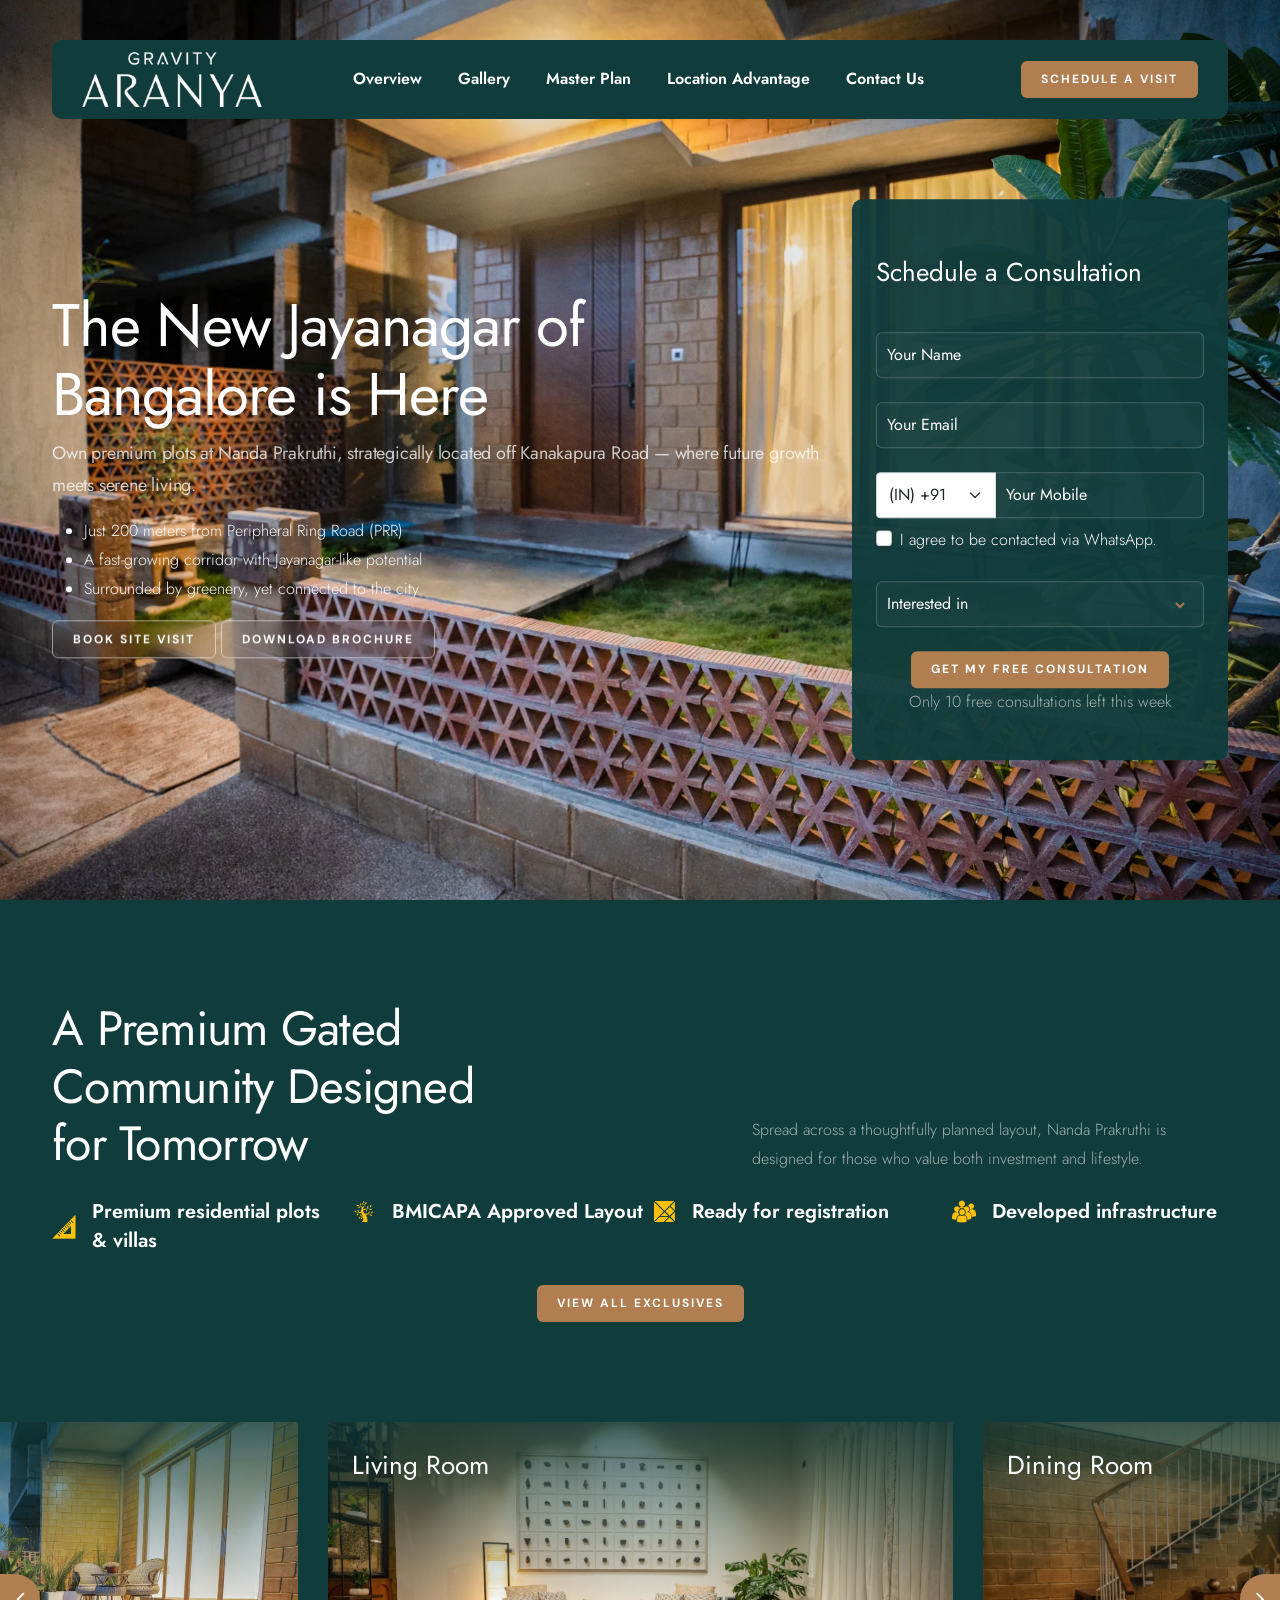
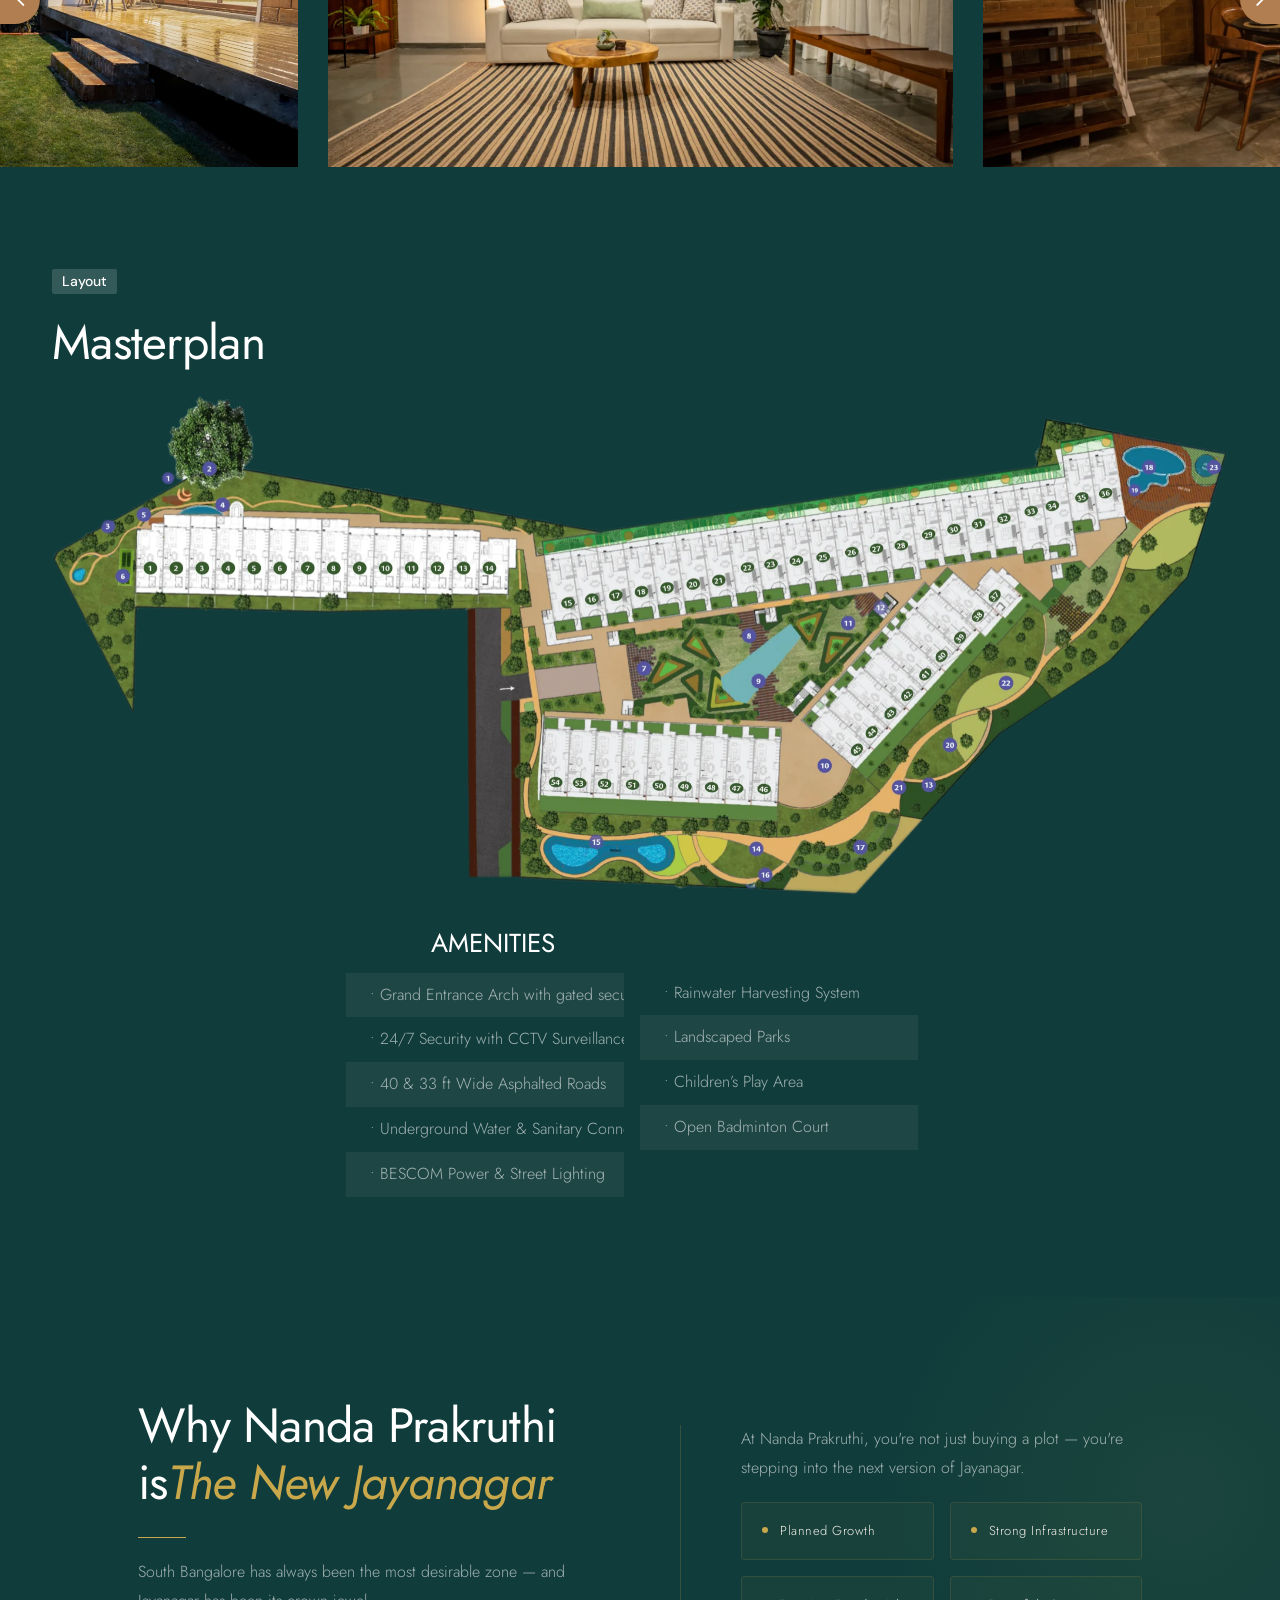
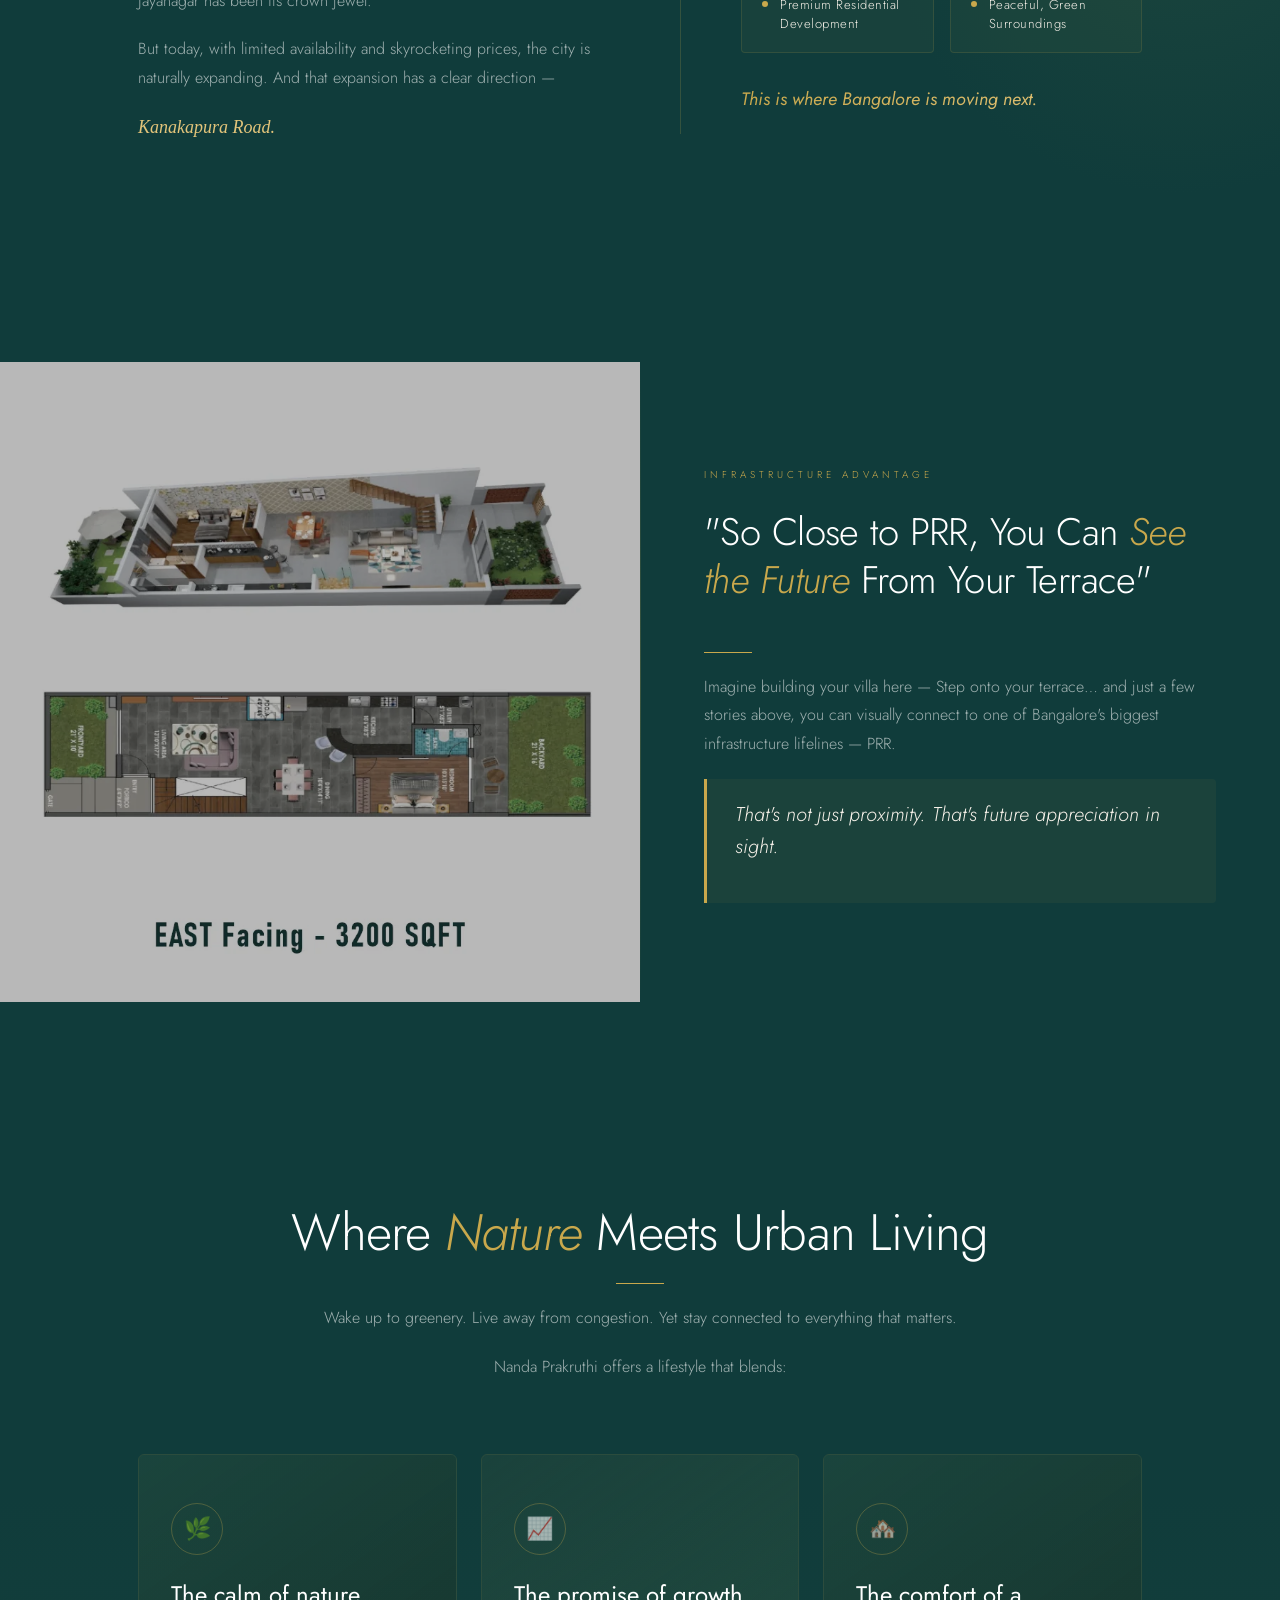
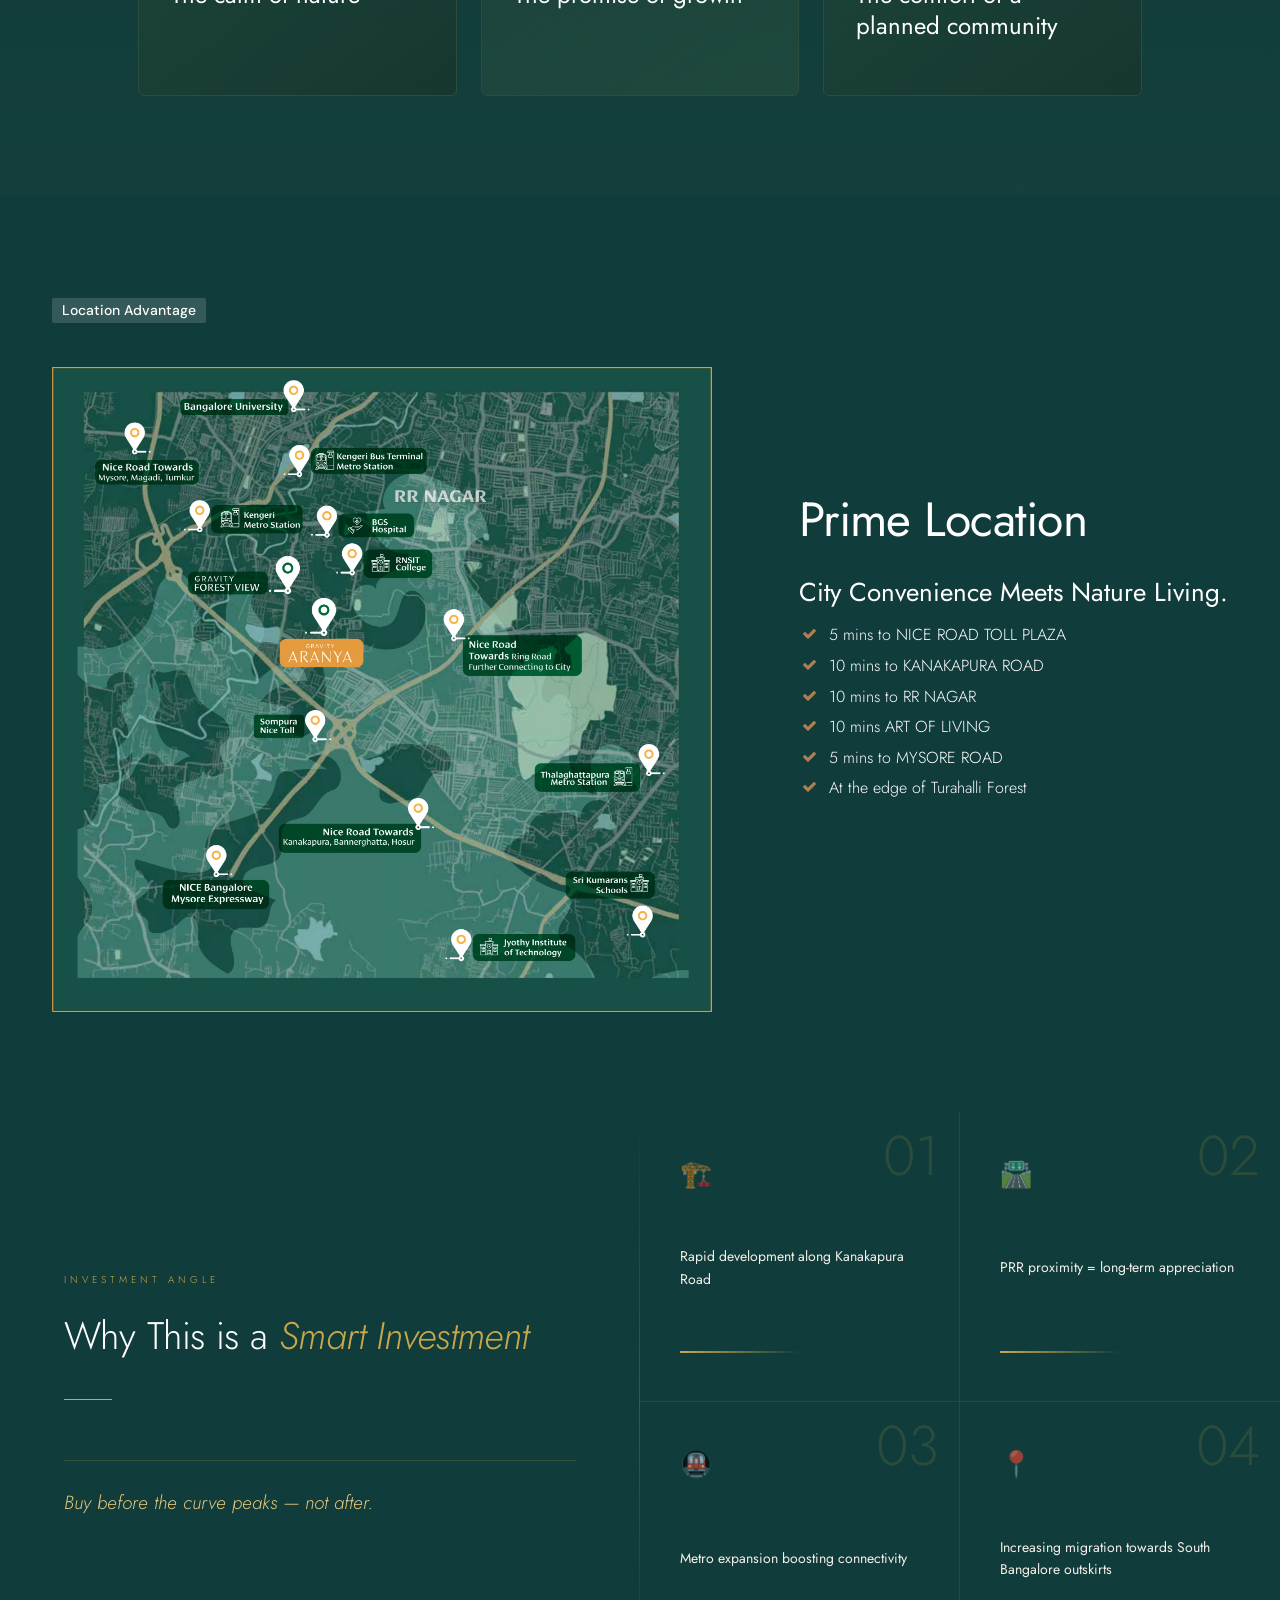
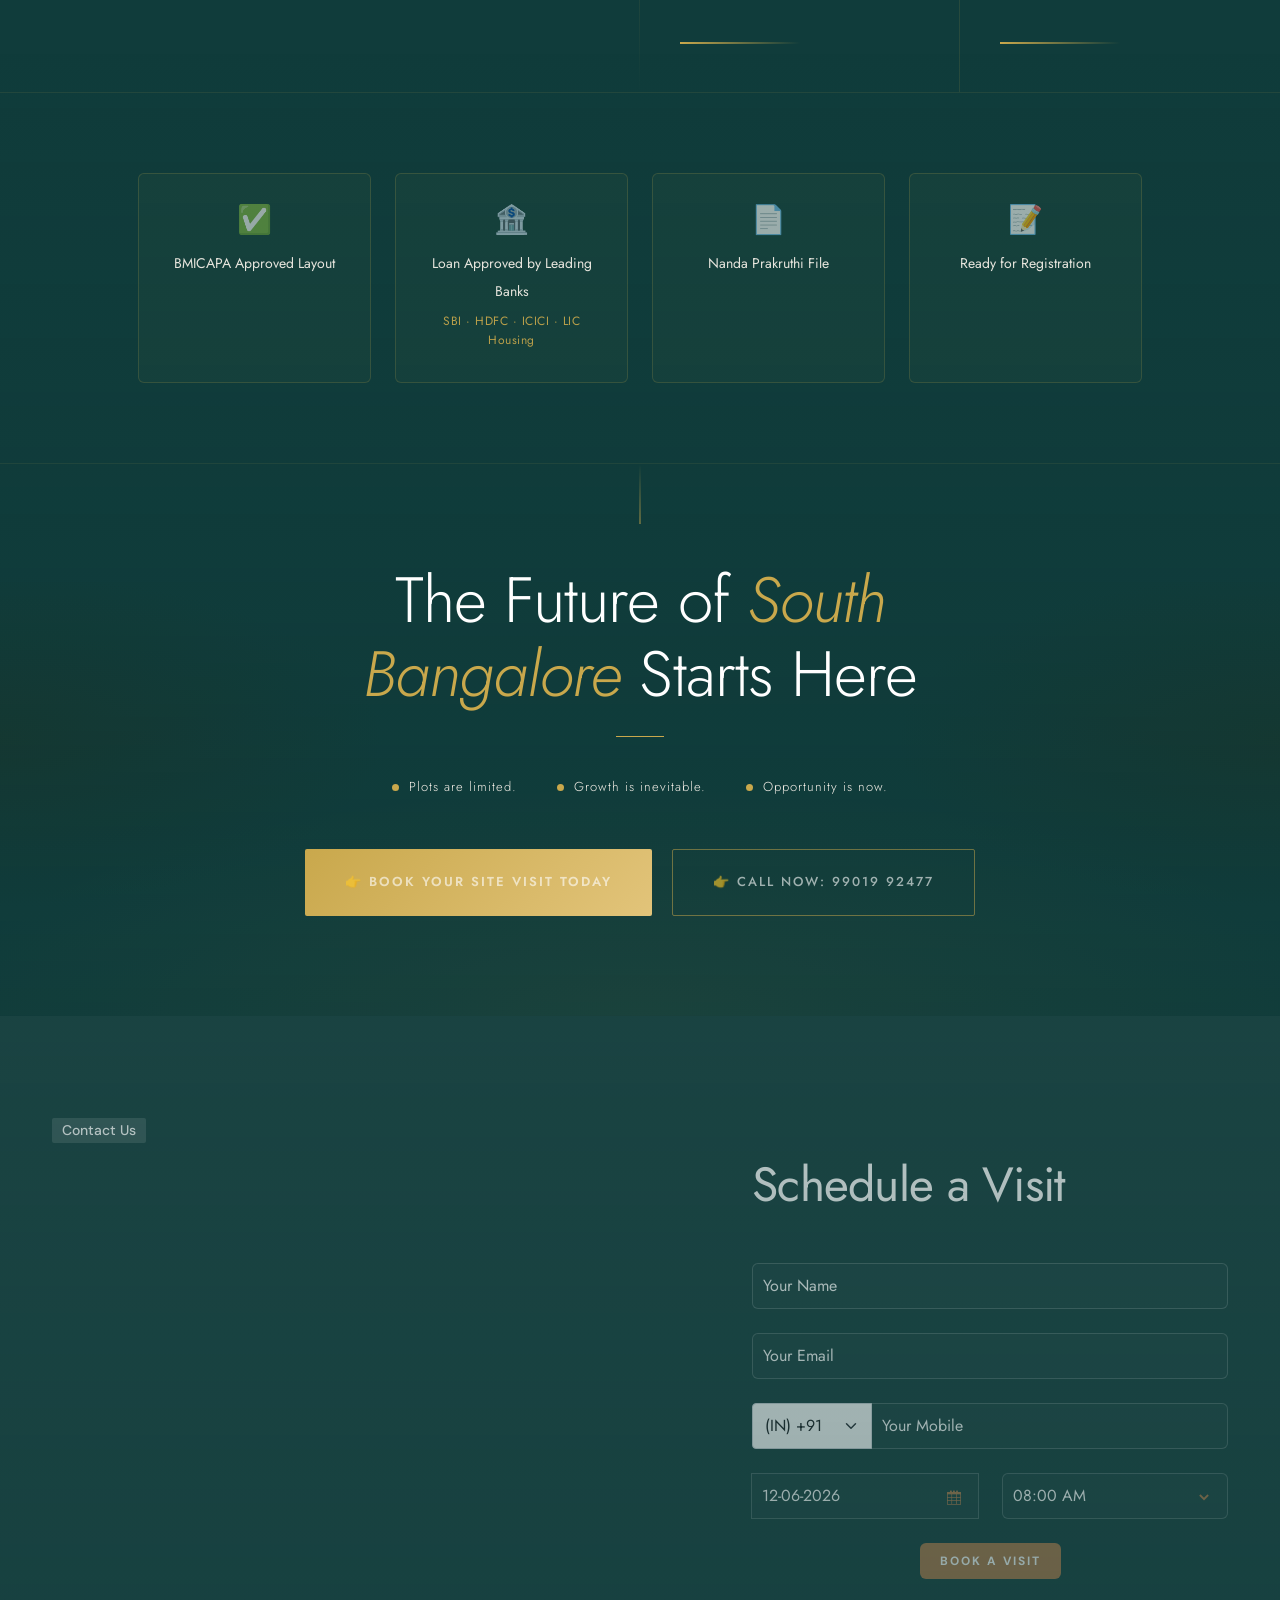
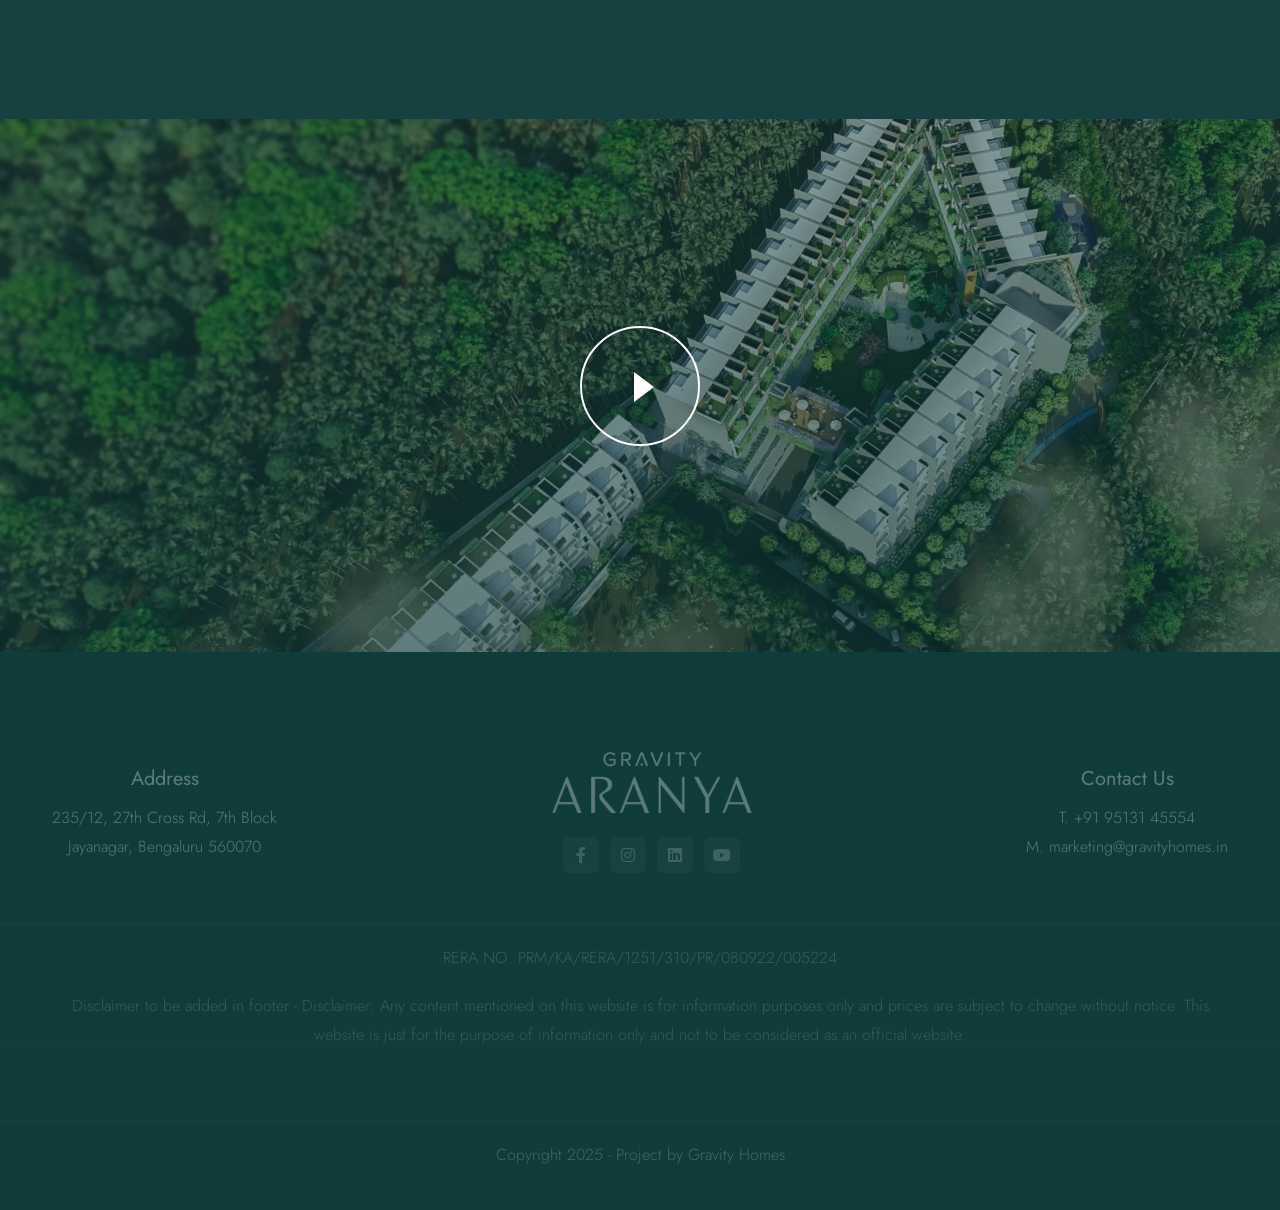
==== index.html @ 2d41612f "Initial Commit" ====
<!DOCTYPE html>
<html lang="en">
    <head><meta content="text/html;charset=utf-8" http-equiv="Content-Type"><meta content="width=device-width,initial-scale=1" name="viewport"><title>Gravity Aranya Villament - 3&4 BHK Eco Luxury Villa Apartment Bangalore South</title><meta name="description" content="Discover Gravity Aranya Villament, eco-friendly 3 & 4 BHK luxury villa apartments (villaments) at the edge of Turahalli Forest, South Bangalore. Experience sustainable living, biophilic architecture, and premium amenities in a gated community. Limited units available."><meta name="keywords" content="Gravity Aranya, villament, eco luxury, villa apartment, 3 BHK, 4 BHK, South Bangalore, Turahalli Forest, sustainable living, biophilic architecture, gated community, Bangalore real estate, eco-friendly homes"><meta name="author" content="Gravity Homes"><meta property="og:title" content="Gravity Aranya Villament - 3&4 BHK Eco Luxury Villa Apartment Bangalore South"><meta property="og:description" content="Eco-friendly 3 & 4 BHK villaments in South Bangalore. Live at the edge of Turahalli Forest with sustainable design, premium amenities, and limited availability."><meta property="og:type" content="website"><meta property="og:url" content="https://gravity-aranya.com/"><meta property="og:image" content="images/banner1.webp"><meta property="og:site_name" content="Gravity Aranya"><meta name="twitter:card" content="summary_large_image"><meta name="twitter:title" content="Gravity Aranya Villament - 3&4 BHK Eco Luxury Villa Apartment Bangalore South"><meta name="twitter:description" content="Eco-friendly 3 & 4 BHK villaments in South Bangalore. Live at the edge of Turahalli Forest with sustainable design, premium amenities, and limited availability."><meta name="twitter:image" content="https://gravity-aranya.com/images/slider/banner1.webp"><script async="" src="js/fbevents.js"></script>
        <script async="" src="js/gtm.js"></script>
        <script type="application/ld+json">{"@context": "https://schema.org","@type": "Residence","name": "Gravity Aranya Villament","description": "Eco-friendly 3 & 4 BHK luxury villa apartments (villaments) at the edge of Turahalli Forest, South Bangalore. Sustainable living, biophilic architecture, and premium amenities in a gated community.","image": "https://www.gravity-aranya.com/images/slider/banner1.webp","address": {"@type": "PostalAddress","streetAddress": "235/12, 27th Cross Rd, 7th Block, Jayanagar","addressLocality": "Bengaluru","addressRegion": "Karnataka","postalCode": "560070","addressCountry": "IN"},"geo": {"@type": "GeoCoordinates","latitude": 12.896473,"longitude": 77.4777598},"telephone": "+91 95131 45554","url": "https://www.gravity-aranya.com/","amenityFeature": [{ "@type": "LocationFeatureSpecification", "name": "Forest View", "value": true },{ "@type": "LocationFeatureSpecification", "name": "Eco-friendly Design", "value": true },{ "@type": "LocationFeatureSpecification", "name": "Gated Community", "value": true },{ "@type": "LocationFeatureSpecification", "name": "Clubhouse", "value": true },{ "@type": "LocationFeatureSpecification", "name": "Central Courtyard", "value": true }],"numberOfRooms": 3,"petsAllowed": true}</script><link rel="preload" href="images/slider/banner1.webp" as="image"><link rel="preload" href="images/slider/banner1-m.webp" as="image"><link rel="icon" href="images/icon.webp" type="image/gif" sizes="16x16"><link rel="preload" href="css/bootstrap.min.css" as="style"><link rel="preload" href="css/style.css" as="style"><link rel="preload" href="css/swiper.css" as="style"><link rel="preload" href="css/swiper-custom-1.css" as="style"><link href="css/bootstrap.min.css" rel="stylesheet" type="text/css" id="bootstrap"><link href="css/style.css" rel="stylesheet" type="text/css"><link href="css/swiper.css" rel="stylesheet" type="text/css"><link href="css/swiper-custom-1.css" rel="stylesheet" type="text/css"><link href="css/plugins.css" rel="stylesheet" type="text/css"><link href="css/coloring.css" rel="stylesheet" type="text/css"><link href="css/datepicker.css" rel="stylesheet" type="text/css"><link id="colors" href="css/scheme-01.css" rel="stylesheet" type="text/css"><script>
            (function (e, t, a, n, r) {
                e[n] = e[n] || [],
                e[n].push({
                    "gtm.start": (new Date).getTime(),
                    event: "gtm.js"
                });
                var g = t.getElementsByTagName(a)[0],
                    m = t.createElement(a),
                    s = "dataLayer" != n ? "&l=" + n : "";
                m.async = !0,
                m.src = "https://www.googletagmanager.com/gtm.js?id=" + r + s,
                g.parentNode.insertBefore(m, g)
            })(window, document, "script", "dataLayer", "GTM-PCK4VKFL")
        </script><!-- End Google Tag Manager --><!-- Meta Pixel Code --><script>
            !function (e, t, n, c, o, a, f) {
                e.fbq || (o = e.fbq = function () {
                    o.callMethod ? o.callMethod.apply(o, arguments) : o.queue.push(arguments)
                }, e._fbq || (e._fbq = o), o.push = o, o.loaded =! 0, o.version = "2.0", o.queue =[], a = t.createElement(n), a.async =! 0, a.src = c, f = t.getElementsByTagName(n)[0], f.parentNode.insertBefore(a, f))
            }(window, document, "script", "https://connect.facebook.net/en_US/fbevents.js"),
            fbq("init", "413563351042518"),
            fbq("track", "PageView")
        </script>
        <noscript><img height="1" width="1" style="display:none" src="https://www.facebook.com/tr?id=413563351042518&ev=PageView&noscript=1"></noscript>
        <!-- End Meta Pixel Code -->
        <link rel="stylesheet" href="./css/new-section.css">
    </head>
    <body class="dark-scheme section-dark">
        <noscript>
            <iframe src="https://www.googletagmanager.com/ns.html?id=GTM-PCK4VKFL" height="0" width="0" style="display:none;visibility:hidden"></iframe>
        </noscript>
        <div id="wrapper">
            <div class="float-text show-on-scroll">
                <span>
                    <a href="#">Scroll to top</a>
                </span>
            </div>
            <div class="scrollbar-v show-on-scroll"></div>
            <header id="home" class="transparent header-float">
                <div class="container">
                    <div class="row">
                        <div class="col-md-12">
                            <div class="header-inner">
                                <div class="de-flex">
                                    <div class="de-flex-col">
                                        <div id="logo">
                                            <a href="index.html"><img class="logo-main" src="images/logo.webp" alt="">
                                                <img class="logo-scroll" src="images/logo.webp" alt="">
                                                <img class="logo-mobile" src="images/logo.webp" alt=""></a>
                                        </div>
                                    </div>
                                    <div class="de-flex-col">
                                        <nav class="de-flex-col header-col-mid" aria-label="Main Navigation">
                                            <ul id="mainmenu" itemscope="" itemtype="https://schema.org/SiteNavigationElement">
                                                <li itemprop="name">
                                                    <a class="menu-item" href="#aranya-about" itemprop="url">Overview</a>
                                                </li>
                                                <li itemprop="name">
                                                    <a class="menu-item" href="#aranya-gallery" itemprop="url">Gallery</a>
                                                </li>
                                                <li itemprop="name">
                                                    <a class="menu-item" href="#aranya-masterplan" itemprop="url">Master Plan</a>
                                                </li>
                                                <li itemprop="name">
                                                    <a class="menu-item" href="#aranya-facilities" itemprop="url">Location Advantage</a>
                                                </li>
                                                <li class="mtdevice" itemprop="name">
                                                    <a class="menu-item" href="#aranya-contact" itemprop="url">Contact Us</a>
                                                </li>
                                            </ul>
                                        </nav>
                                    </div>
                                    <div class="de-flex-col">
                                        <a class="btn-main fx-slide w-100" href="#aranya-contact">
                                            <span>Schedule a Visit</span>
                                        </a>
                                        <div class="menu_side_area">
                                            <span id="menu-btn"></span>
                                        </div>
                                    </div>
                                </div>
                            </div>
                        </div>
                    </div>
                </div>
            </header>
            <section id="aranya-hero" class="text-light no-top no-bottom relative overflow-hidden z-1000">
                <style>
                    #aranya-hero {
                        width: 100%;
                        height: 100vh;
                        background-size: cover;
                        background-position: center;
                    } /* Portrait orientation */
                    @media(orientation: portrait) {
                        #aranya-hero {
                            background-image: url('images/banner3-m.webp');
                        }
                    } /* Landscape orientation */
                    @media(orientation: landscape) {
                        #aranya-hero {
                            background-image: url('images/banner3.webp');
                        }
                    }
                </style>
                <div class="abs w-100 abs-centered z-2">
                    <div class="container">
                        <div class="spacer-double"></div>
                        <div class="row g-4 align-items-center justify-content-center">
                            <div class="col-md-8 text-left">
                                <h1 class="mb-2">The New Jayanagar of Bangalore is Here</h1>
                                <p class="lead mb-3">Own premium plots at Nanda Prakruthi, strategically located off Kanakapura Road — where future growth meets serene living.</p>
                                <ul>
                                    <li>Just 200 meters from Peripheral Ring Road (PRR)</li>
                                    <li>A fast-growing corridor with Jayanagar-like potential</li>
                                    <li>Surrounded by greenery, yet connected to the city</li>
                                </ul>
                                <a class="btn-main btn-line bg-blur fx-slide" href="#aranya-contact">
                                    <span>Book Site Visit</span>
                                </a>
                                <a class="btn-main getdetails btn-line bg-blur fx-slide" href="#" id="get-brochure-btn">
                                    <span>Download Brochure</span>
                                </a>
                                <script>
                                    document.addEventListener("DOMContentLoaded", function () {
                                        function e() {
                                            return window.innerWidth <= 768
                                        }
                                        function t() {
                                            if (e()) {
                                                var t = n.getBoundingClientRect();
                                                t.bottom < 0 ? "none" === i.style.display ? (i.style.display = "block", setTimeout(function () {
                                                    i.style.opacity = "1"
                                                }, 10)) : i.style.opacity = "1" : (i.style.opacity = "0", setTimeout(function () {
                                                    i.style.display = "none"
                                                }, 400))
                                            } else 
                                                i.style.display = "none"

                                            

                                        }
                                        var n = document.getElementById("get-brochure-btn"),
                                            i = n.cloneNode(!0);
                                        i.id = "get-brochure-btn-fixed",
                                        i.style.display = "none",
                                        i.style.position = "fixed",
                                        i.style.left = "0",
                                        i.style.right = "0",
                                        i.style.bottom = "0",
                                        i.style.margin = "0 auto",
                                        i.style.zIndex = "9999",
                                        i.style.transition = "opacity 0.4s",
                                        i.style.opacity = "0",
                                        i.style.maxWidth = "100vw",
                                        i.style.borderRadius = "0",
                                        i.style.textAlign = "center",
                                        i.style.pointerEvents = "auto",
                                        document.body.appendChild(i),
                                        window.addEventListener("scroll", t),
                                        window.addEventListener("resize", t),
                                        i.addEventListener("click", function () {
                                            i.style.opacity = "0.7",
                                            setTimeout(function () {
                                                i.style.opacity = "1"
                                            }, 200)
                                        }),
                                        t()
                                    })
                                </script>
                                <style>
                                    #get-brochure-btn-fixed {
                                        box-shadow: 0 -2px 16px rgba(0, 0, 0, 0.15)
                                    }
                                    @media(min-width:769px) {
                                        #get-brochure-btn-fixed {
                                            display: none !important
                                        }
                                    }
                                </style>
                            </div>
                            <div class="col-md-4 d-none d-md-block text-left">
                                <form id="gravityform1" name="gravityform1" class="gravity-form rounded rounded-1 border-1 border-success p-4" action="javascript:void(0);" method="post" style="background:rgba(16,60,59,.95)">
                                    <div class="spacer-single"></div>
                                    <h3>Schedule a Consultation</h3>
                                    <div class="spacer-single"></div>
                                    <div class="row g-4">
                                        <div class="col-md-12"><input type="text" name="name" class="form-control" placeholder="Your Name" required=""></div>
                                        <div class="col-md-12"><input type="text" name="email" class="form-control" placeholder="Your Email" required=""></div>
                                        <div class="col-md-12">
                                            <div class="input-group">
                                                <select name="country_code" class="form-select" style="max-width:120px" required="">
                                                    <option value="+91" selected="">(IN) +91</option>
                                                    <option value="+1">(US) +1</option>
                                                    <option value="+44">(UK) +44</option>
                                                    <option value="+61">(AU) +61</option>
                                                    <option value="+971">(AE) +971</option>
                                                    <option value="+65">(SG) +65</option>
                                                    <option value="+81">(JP) +81</option>
                                                    <option value="+49">(DE) +49</option>
                                                    <option value="+33">(FR) +33</option>
                                                    <option value="+39">(IT) +39</option>
                                                    <option value="+86">(CN) +86</option>
                                                    <option value="+7">(RU) +7</option>
                                                    <option value="+27">(ZA) +27</option>
                                                    <option value="+34">(ES) +34</option>
                                                    <option value="+55">(BR) +55</option>
                                                    <option value="+974">(QA) +974</option>
                                                    <option value="+966">(SA) +966</option>
                                                    <option value="+880">(BD) +880</option>
                                                    <option value="+92">(PK) +92</option>
                                                    <option value="+94">(LK) +94</option>
                                                    <option value="+60">(MY) +60</option>
                                                    <option value="+62">(ID) +62</option>
                                                    <option value="+64">(NZ) +64</option>
                                                    <option value="+852">(HK) +852</option>
                                                    <option value="+82">(KR) +82</option>
                                                    <option value="+20">(EG) +20</option>
                                                    <option value="+234">(NG) +234</option>
                                                    <option value="+254">(KE) +254</option>
                                                    <option value="+358">(FI) +358</option>
                                                    <option value="+46">(SE) +46</option>
                                                    <option value="+47">(NO) +47</option>
                                                    <option value="+48">(PL) +48</option>
                                                    <option value="+351">(PT) +351</option>
                                                    <option value="+90">(TR) +90</option>
                                                    <option value="+31">(NL) +31</option>
                                                    <option value="+32">(BE) +32</option>
                                                    <option value="+41">(CH) +41</option>
                                                    <option value="+43">(AT) +43</option>
                                                    <option value="+420">(CZ) +420</option>
                                                    <option value="+48">(PL) +48</option>
                                                    <option value="+36">(HU) +36</option>
                                                    <option value="+40">(RO) +40</option>
                                                    <option value="+380">(UA) +380</option>
                                                    <option value="+48">(PL) +48</option>
                                                    <option value="+386">(SI) +386</option>
                                                    <option value="+421">(SK) +421</option>
                                                    <option value="+386">(SI) +386</option>
                                                    <option value="+372">(EE) +372</option>
                                                    <option value="+371">(LV) +371</option>
                                                    <option value="+370">(LT) +370</option>
                                                    <option value="+48">(PL) +48</option>
                                                    <option value="+420">(CZ) +420</option>
                                                    <option value="+385">(HR) +385</option>
                                                    <option value="+381">(RS) +381</option>
                                                    <option value="+359">(BG) +359</option>
                                                    <option value="+30">(GR) +30</option>
                                                    <option value="+353">(IE) +353</option>
                                                    <option value="+45">(DK) +45</option>
                                                    <option value="+52">(MX) +52</option>
                                                    <option value="+506">(CR) +506</option>
                                                    <option value="+57">(CO) +57</option>
                                                    <option value="+56">(CL) +56</option>
                                                    <option value="+51">(PE) +51</option>
                                                    <option value="+54">(AR) +54</option>
                                                    <option value="+598">(UY) +598</option>
                                                    <option value="+591">(BO) +591</option>
                                                    <option value="+595">(PY) +595</option>
                                                    <option value="+58">(VE) +58</option>
                                                    <option value="+502">(GT) +502</option>
                                                    <option value="+503">(SV) +503</option>
                                                    <option value="+504">(HN) +504</option>
                                                    <option value="+505">(NI) +505</option>
                                                    <option value="+507">(PA) +507</option>
                                                    <option value="+509">(HT) +509</option>
                                                    <option value="+1-876">(JM) +1-876</option>
                                                    <option value="+1-242">(BS) +1-242</option>
                                                    <option value="+1-246">(BB) +1-246</option>
                                                    <option value="+1-264">(AI) +1-264</option>
                                                    <option value="+1-268">(AG) +1-268</option>
                                                    <option value="+1-284">(VG) +1-284</option>
                                                    <option value="+1-340">(VI) +1-340</option>
                                                    <option value="+1-345">(KY) +1-345</option>
                                                    <option value="+1-441">(BM) +1-441</option>
                                                    <option value="+1-473">(GD) +1-473</option>
                                                    <option value="+1-649">(TC) +1-649</option>
                                                    <option value="+1-664">(MS) +1-664</option>
                                                    <option value="+1-721">(SX) +1-721</option>
                                                    <option value="+1-758">(LC) +1-758</option>
                                                    <option value="+1-767">(DM) +1-767</option>
                                                    <option value="+1-784">(VC) +1-784</option>
                                                    <option value="+1-809">(DO) +1-809</option>
                                                    <option value="+1-868">(TT) +1-868</option>
                                                    <option value="+1-869">(KN) +1-869</option>
                                                    <option value="+1-876">(JM) +1-876</option>
                                                    <option value="+7">(KZ) +7</option>
                                                    <option value="+998">(UZ) +998</option>
                                                    <option value="+996">(KG) +996</option>
                                                    <option value="+993">(TM) +993</option>
                                                    <option value="+992">(TJ) +992</option>
                                                    <option value="+994">(AZ) +994</option>
                                                    <option value="+995">(GE) +995</option>
                                                    <option value="+374">(AM) +374</option>
                                                    <option value="+90">(TR) +90</option>
                                                    <option value="+972">(IL) +972</option>
                                                    <option value="+962">(JO) +962</option>
                                                    <option value="+963">(SY) +963</option>
                                                    <option value="+964">(IQ) +964</option>
                                                    <option value="+965">(KW) +965</option>
                                                    <option value="+966">(SA) +966</option>
                                                    <option value="+967">(YE) +967</option>
                                                    <option value="+968">(OM) +968</option>
                                                    <option value="+970">(PS) +970</option>
                                                    <option value="+973">(BH) +973</option>
                                                    <option value="+974">(QA) +974</option>
                                                    <option value="+975">(BT) +975</option>
                                                    <option value="+976">(MN) +976</option>
                                                    <option value="+977">(NP) +977</option>
                                                    <option value="+992">(TJ) +992</option>
                                                    <option value="+993">(TM) +993</option>
                                                    <option value="+994">(AZ) +994</option>
                                                    <option value="+995">(GE) +995</option>
                                                    <option value="+996">(KG) +996</option>
                                                    <option value="+998">(UZ) +998</option>
                                                    <option value="+84">(VN) +84</option>
                                                    <option value="+66">(TH) +66</option>
                                                    <option value="+855">(KH) +855</option>
                                                    <option value="+856">(LA) +856</option>
                                                    <option value="+95">(MM) +95</option>
                                                    <option value="+880">(BD) +880</option>
                                                    <option value="+94">(LK) +94</option>
                                                    <option value="+960">(MV) +960</option>
                                                    <option value="+92">(PK) +92</option>
                                                    <option value="+93">(AF) +93</option>
                                                    <option value="+964">(IQ) +964</option>
                                                    <option value="+98">(IR) +98</option>
                                                    <option value="+20">(EG) +20</option>
                                                    <option value="+212">(MA) +212</option>
                                                    <option value="+213">(DZ) +213</option>
                                                    <option value="+216">(TN) +216</option>
                                                    <option value="+218">(LY) +218</option>
                                                    <option value="+220">(GM) +220</option>
                                                    <option value="+221">(SN) +221</option>
                                                    <option value="+222">(MR) +222</option>
                                                    <option value="+223">(ML) +223</option>
                                                    <option value="+224">(GN) +224</option>
                                                    <option value="+225">(CI) +225</option>
                                                    <option value="+226">(BF) +226</option>
                                                    <option value="+227">(NE) +227</option>
                                                    <option value="+228">(TG) +228</option>
                                                    <option value="+229">(BJ) +229</option>
                                                    <option value="+230">(MU) +230</option>
                                                    <option value="+231">(LR) +231</option>
                                                    <option value="+232">(SL) +232</option>
                                                    <option value="+233">(GH) +233</option>
                                                    <option value="+234">(NG) +234</option>
                                                    <option value="+235">(TD) +235</option>
                                                    <option value="+236">(CF) +236</option>
                                                    <option value="+237">(CM) +237</option>
                                                    <option value="+238">(CV) +238</option>
                                                    <option value="+239">(ST) +239</option>
                                                    <option value="+240">(GQ) +240</option>
                                                    <option value="+241">(GA) +241</option>
                                                    <option value="+242">(CG) +242</option>
                                                    <option value="+243">(CD) +243</option>
                                                    <option value="+244">(AO) +244</option>
                                                    <option value="+245">(GW) +245</option>
                                                    <option value="+246">(IO) +246</option>
                                                    <option value="+247">(AC) +247</option>
                                                    <option value="+248">(SC) +248</option>
                                                    <option value="+249">(SD) +249</option>
                                                    <option value="+250">(RW) +250</option>
                                                    <option value="+251">(ET) +251</option>
                                                    <option value="+252">(SO) +252</option>
                                                    <option value="+253">(DJ) +253</option>
                                                    <option value="+254">(KE) +254</option>
                                                    <option value="+255">(TZ) +255</option>
                                                    <option value="+256">(UG) +256</option>
                                                    <option value="+257">(BI) +257</option>
                                                    <option value="+258">(MZ) +258</option>
                                                    <option value="+260">(ZM) +260</option>
                                                    <option value="+261">(MG) +261</option>
                                                    <option value="+262">(RE) +262</option>
                                                    <option value="+263">(ZW) +263</option>
                                                    <option value="+264">(NA) +264</option>
                                                    <option value="+265">(MW) +265</option>
                                                    <option value="+266">(LS) +266</option>
                                                    <option value="+267">(BW) +267</option>
                                                    <option value="+268">(SZ) +268</option>
                                                    <option value="+269">(KM) +269</option>
                                                    <option value="+27">(ZA) +27</option>
                                                    <option value="+290">(SH) +290</option>
                                                    <option value="+291">(ER) +291</option>
                                                    <option value="+297">(AW) +297</option>
                                                    <option value="+298">(FO) +298</option>
                                                    <option value="+299">(GL) +299</option>
                                                    <option value="+350">(GI) +350</option>
                                                    <option value="+351">(PT) +351</option>
                                                    <option value="+352">(LU) +352</option>
                                                    <option value="+353">(IE) +353</option>
                                                    <option value="+354">(IS) +354</option>
                                                    <option value="+355">(AL) +355</option>
                                                    <option value="+356">(MT) +356</option>
                                                    <option value="+357">(CY) +357</option>
                                                    <option value="+358">(FI) +358</option>
                                                    <option value="+359">(BG) +359</option>
                                                    <option value="+370">(LT) +370</option>
                                                    <option value="+371">(LV) +371</option>
                                                    <option value="+372">(EE) +372</option>
                                                    <option value="+373">(MD) +373</option>
                                                    <option value="+374">(AM) +374</option>
                                                    <option value="+375">(BY) +375</option>
                                                    <option value="+376">(AD) +376</option>
                                                    <option value="+377">(MC) +377</option>
                                                    <option value="+378">(SM) +378</option>
                                                    <option value="+380">(UA) +380</option>
                                                    <option value="+381">(RS) +381</option>
                                                    <option value="+382">(ME) +382</option>
                                                    <option value="+383">(XK) +383</option>
                                                    <option value="+385">(HR) +385</option>
                                                    <option value="+386">(SI) +386</option>
                                                    <option value="+387">(BA) +387</option>
                                                    <option value="+389">(MK) +389</option>
                                                    <option value="+420">(CZ) +420</option>
                                                    <option value="+421">(SK) +421</option>
                                                    <option value="+423">(LI) +423</option>
                                                    <option value="+500">(FK) +500</option>
                                                    <option value="+501">(BZ) +501</option>
                                                    <option value="+502">(GT) +502</option>
                                                    <option value="+503">(SV) +503</option>
                                                    <option value="+504">(HN) +504</option>
                                                    <option value="+505">(NI) +505</option>
                                                    <option value="+506">(CR) +506</option>
                                                    <option value="+507">(PA) +507</option>
                                                    <option value="+508">(PM) +508</option>
                                                    <option value="+509">(HT) +509</option>
                                                    <option value="+590">(GP) +590</option>
                                                    <option value="+591">(BO) +591</option>
                                                    <option value="+592">(GY) +592</option>
                                                    <option value="+593">(EC) +593</option>
                                                    <option value="+594">(GF) +594</option>
                                                    <option value="+595">(PY) +595</option>
                                                    <option value="+596">(MQ) +596</option>
                                                    <option value="+597">(SR) +597</option>
                                                    <option value="+598">(UY) +598</option>
                                                    <option value="+599">(AN) +599</option>
                                                    <option value="+60">(MY) +60</option>
                                                    <option value="+61">(AU) +61</option>
                                                    <option value="+62">(ID) +62</option>
                                                    <option value="+63">(PH) +63</option>
                                                    <option value="+64">(NZ) +64</option>
                                                    <option value="+65">(SG) +65</option>
                                                    <option value="+66">(TH) +66</option>
                                                    <option value="+81">(JP) +81</option>
                                                    <option value="+82">(KR) +82</option>
                                                    <option value="+84">(VN) +84</option>
                                                    <option value="+86">(CN) +86</option>
                                                    <option value="+852">(HK) +852</option>
                                                    <option value="+853">(MO) +853</option>
                                                    <option value="+855">(KH) +855</option>
                                                    <option value="+856">(LA) +856</option>
                                                    <option value="+880">(BD) +880</option>
                                                    <option value="+886">(TW) +886</option>
                                                    <option value="+960">(MV) +960</option>
                                                    <option value="+961">(LB) +961</option>
                                                    <option value="+962">(JO) +962</option>
                                                    <option value="+963">(SY) +963</option>
                                                    <option value="+964">(IQ) +964</option>
                                                    <option value="+965">(KW) +965</option>
                                                    <option value="+966">(SA) +966</option>
                                                    <option value="+967">(YE) +967</option>
                                                    <option value="+968">(OM) +968</option>
                                                    <option value="+970">(PS) +970</option>
                                                    <option value="+971">(AE) +971</option>
                                                    <option value="+972">(IL) +972</option>
                                                    <option value="+973">(BH) +973</option>
                                                    <option value="+974">(QA) +974</option>
                                                    <option value="+975">(BT) +975</option>
                                                    <option value="+976">(MN) +976</option>
                                                    <option value="+977">(NP) +977</option>
                                                    <option value="+992">(TJ) +992</option>
                                                    <option value="+993">(TM) +993</option>
                                                    <option value="+994">(AZ) +994</option>
                                                    <option value="+995">(GE) +995</option>
                                                    <option value="+996">(KG) +996</option>
                                                    <option value="+998">(UZ) +998</option>
                                                </select>
                                                <input type="tel" name="phone" class="form-control" placeholder="Your Mobile" required=""></div>
                                            <div class="form-check mt-2"><input class="form-check-input" type="checkbox" name="whatsapp_optin" value="yes">
                                                <label class="form-check-label text-white" for="whatsapp_optin">I agree to be contacted via WhatsApp.</label>
                                            </div>
                                        </div>
                                        <div class="col-md-12">
                                            <div class="relative">
                                                <select name="type" class="form-control" required="">
                                                    <option value="">Interested in</option>
                                                    <option value="3bhk">3 BHK</option>
                                                    <option value="4bhk">4 BHK</option>
                                                    <option value="notsure">Not Sure</option>
                                                </select>
                                                <i class="absolute top-0 end-0 id-color pt-3 pe-3 icofont-simple-down"></i>
                                            </div>
                                        </div>
                                        <div class="col-md-12">
                                            <div class="text-center">
                                                <div id="submit">
                                                    <button id="gravitysubmit1" name="gravitysubmit1" type="submit" class="btn-main gravity-submit">Get My Free Consultation</button>
                                                </div>
                                                <p>Only 10 free consultations left this week</p>
                                            </div>
                                        </div>
                                    </div><input type="hidden" name="subject" value="Gravity Aranya Leads - Form1">
                                    <input type="hidden" name="message" value="Gravity Aranya Enquiry">
                                    <input type="hidden" name="date" value="NA">
                                    <input type="hidden" name="time" value="NA"><div id="gravityresponse1" class="response"></div>
                                </form>
                            </div>
                        </div>
                    </div>
                </div>
                <div class="vertical-center">
                    <div class="swiper"><!-- Additional required wrapper --><div class="swiper-wrapper"><!-- Slides --><div class="swiper-slide">
                                <div class="swiper-inner" data-bgimage-portrait="url(images/slider/banner1-m.webp)" data-bgimage-landscape="url(images/slider/banner1.webp)">
                                    <div class="sw-overlay op-5"></div>
                                </div>
                            </div><!-- Slides --><div class="swiper-slide">
                                <div class="swiper-inner" loading="lazy" data-bgimage-portrait="url(images/slider/banner2-m.webp)" data-bgimage-landscape="url(images/slider/banner2.webp)">
                                    <div class="sw-overlay op-5"></div>
                                </div>
                            </div><!-- Slides --><div class="swiper-slide">
                                <div class="swiper-inner" loading="lazy" data-bgimage-portrait="url(images/slider/banner3-m.webp)" data-bgimage-landscape="url(images/slider/banner3.webp)">
                                    <div class="sw-overlay op-5"></div>
                                </div>
                            </div><!-- Slides --><div class="swiper-slide">
                                <div class="swiper-inner" loading="lazy" data-bgimage-portrait="url(images/slider/banner4-m.webp)" data-bgimage-landscape="url(images/slider/banner4.webp)">
                                    <div class="sw-overlay op-5"></div>
                                </div>
                            </div>
                        </div>
                    </div>
                </div>
                <div class="abs w-100 bottom-0 z-2 pb-4 sm-hide">
                    <div class="container">
                        <div class="row">
                            <div class="col-lg-12">
                                <div
                                    class="d-flex justify-content-between"><!-- <div>
                                                                                <h4>RERA Approved ✅</h4>
                                                                            </div>
                                                                            <div>
                                                                                <h4>Only
                                                                                    <span class="fs-1">41</span>
                                                                                    Units Available</h4>
                                                                            </div>
                                                                            <div>
                                                                                <h4>Ready by Q4 2025</h4> -->
                                </div>
                            </div>
                        </div>
                    </div>
                </div>
            </div>
            <div class="gradient-edge-bottom op-8"></div>
        </section>
        <section id="aranya-about">
            <div class="container">
                <div class="row g-4 align-items-end justify-content-between">
                    <div
                        class="col-lg-5">
                        <!-- <div class="subtitle">ECO LUXURY VILLAMENTS</div> -->
                        <h2>A Premium Gated Community Designed for Tomorrow</h2>
                    </div>
                    <div class="col-lg-2"></div>
                    <div class="col-lg-5">
                        <p class="mb-4">Spread across a thoughtfully planned layout, Nanda Prakruthi is designed for those who value both investment and lifestyle.</p>
                    </div>
                </div>
                <div class="row g-4">
                    <div class="col-12 col-md-3">
                        <div
                            class="relative">
                            <!-- <h5 class="text-uppercase">Spanning</h5> -->
                            <div class="d-flex justify-content-start align-items-center">
                                <i class="icofont-ruler-alt-2 fs-24 text-warning me-3"></i>
                                <div class="fs-20 text-white fw-600">Premium residential plots
                                    <br>
                                    & villas</div>
                            </div>
                        </div>
                    </div>
                    <div class="col-12 col-md-3">
                        <div
                            class="relative">
                            <!-- <h5 class="text-uppercase">Adorning</h5> -->
                            <div class="d-flex justify-content-start align-items-center">
                                <i class="icofont-tree-alt fs-24 text-warning me-3"></i>
                                <div class="fs-20 text-white fw-600">BMICAPA Approved Layout</div>
                            </div>
                        </div>
                    </div>
                    <div class="col-12 col-md-3">
                        <div
                            class="relative">
                            <!-- <h5 class="text-uppercase">Central Courtyard</h5> -->
                            <div class="d-flex justify-content-start align-items-center">
                                <i class="icofont-triangle fs-24 text-warning me-3"></i>
                                <div class="fs-20 text-white fw-600">Ready for registration</div>
                            </div>
                        </div>
                    </div>
                    <div class="col-12 col-md-3">
                        <div
                            class="relative">
                            <!-- <h5 class="text-uppercase">Secured</h5> -->
                            <div class="d-flex justify-content-start align-items-center">
                                <i class="icofont-users-social fs-24 text-warning me-3"></i>
                                <div class="fs-20 text-white fw-600">Developed infrastructure</div>
                            </div>
                        </div>
                    </div>
                </div>
                <div class="spacer-single"></div>
                <div class="col-12">
                    <div class="text-center"><input type="button" id="allfeatures" data-bs-toggle="collapse" data-bs-target="#collapseExample" aria-expanded="false" aria-controls="collapseExample" value="View All Exclusives" class="btn-main"></div>
                    <div class="collapse" id="collapseExample" style="background:#103c3b">
                        <div class="card card-body" style="background:#103c3b">
                            <div class="spacer-double"></div>
                            <div class="row g-4 text-center">
                                <div class="col-12 col-md-3">
                                    <div class="relative">
                                        <h5 class="text-uppercase">Exclusive</h5>
                                        <div class="d-flex justify-content-center align-items-center">
                                            <i class="icofont-checked fs-24 text-warning me-3"></i>
                                            <div class="fs-20 text-white fw-600">108 Villaments</div>
                                        </div>
                                    </div>
                                </div>
                                <div class="col-12 col-md-3">
                                    <div class="relative">
                                        <h5 class="text-uppercase">3 & 4 BHK</h5>
                                        <div class="d-flex justify-content-center align-items-center">
                                            <i class="icofont-checked fs-24 text-warning me-3"></i>
                                            <div class="fs-20 text-white fw-600">Duplex & Triplex</div>
                                        </div>
                                    </div>
                                </div>
                                <div class="col-12 col-md-3">
                                    <div class="relative">
                                        <h5 class="text-uppercase">Builtup</h5>
                                        <div class="d-flex justify-content-center align-items-center">
                                            <i class="icofont-checked fs-24 text-warning me-3"></i>
                                            <div class="fs-20 text-white fw-600">3200 & 3700 Sqft</div>
                                        </div>
                                    </div>
                                </div>
                                <div class="col-12 col-md-3">
                                    <div class="relative">
                                        <h5 class="text-uppercase">Traditional</h5>
                                        <div class="d-flex justify-content-center align-items-center">
                                            <i class="icofont-checked fs-24 text-warning me-3"></i>
                                            <div class="fs-20 text-white fw-600">Mud Block Designs</div>
                                        </div>
                                    </div>
                                </div>
                                <div class="row g-4 text-center">
                                    <div class="col-12 col-md-3">
                                        <div class="relative">
                                            <h5 class="text-uppercase">Frontyard Garden</h5>
                                            <div class="d-flex justify-content-center align-items-center">
                                                <i class="icofont-checked fs-24 text-warning me-3"></i>
                                                <div class="fs-20 text-white fw-600">210 SQ. FT.</div>
                                            </div>
                                        </div>
                                    </div>
                                    <div class="col-12 col-md-3">
                                        <div class="relative">
                                            <h5 class="text-uppercase">Backyard Garden</h5>
                                            <div class="d-flex justify-content-center align-items-center">
                                                <i class="icofont-checked fs-24 text-warning me-3"></i>
                                                <div class="fs-20 text-white fw-600">350 SQ. FT.</div>
                                            </div>
                                        </div>
                                    </div>
                                    <div class="col-12 col-md-3">
                                        <div class="relative">
                                            <h5 class="text-uppercase">Terrace Garden</h5>
                                            <div class="d-flex justify-content-center align-items-center">
                                                <i class="icofont-checked fs-24 text-warning me-3"></i>
                                                <div class="fs-20 text-white fw-600">700 SQ. FT.</div>
                                            </div>
                                        </div>
                                    </div>
                                    <div class="col-12 col-md-3">
                                        <div class="relative">
                                            <h5 class="text-uppercase">Community</h5>
                                            <div class="d-flex justify-content-center align-items-center">
                                                <i class="icofont-checked fs-24 text-warning me-3"></i>
                                                <div class="fs-20 text-white fw-600">Clubhouse</div>
                                            </div>
                                        </div>
                                    </div>
                                    <div class="spacer-double"></div>
                                </div>
                            </div>
                        </div>
                    </div>
                </div>
            </div>
        </section>
        <section class="p-0 overflow-hidden">
            <div class="container-fluid">
                <div class="row">
                    <div class="col-lg-12">
                        <div class="owl-custom-nav menu-float" data-target="#room-carousel">
                            <a class="btn-next"></a>
                            <a class="btn-prev"></a>
                            <div id="room-carousel" class="owl-2-cols-center owl-carousel owl-theme"><!-- item begin --><div class="item">
                                    <div class="relative">
                                        <div class="overflow-hidden text-light">
                                            <div class="gradient-edge-top h-50 op-8"></div>
                                            <div class="abs h-100 start-0 z-2 p-4">
                                                <h3>Living Room</h3>
                                            </div><img src="images/living-img.webp" class="w-100" alt=""></div>
                                    </div>
                                </div><!-- item end --><!-- item begin --><div class="item">
                                    <div class="relative">
                                        <div class="overflow-hidden text-light">
                                            <div class="gradient-edge-top h-50 op-8"></div>
                                            <div class="abs h-100 start-0 z-2 p-4">
                                                <h3>Dining Room</h3>
                                            </div><img src="images/dining-img.webp" class="w-100" alt=""></div>
                                    </div>
                                </div><!-- item end --><!-- item begin --><div class="item">
                                    <div class="relative">
                                        <div class="overflow-hidden text-light">
                                            <div class="gradient-edge-top h-50 op-8"></div>
                                            <div class="abs h-100 start-0 z-2 p-4">
                                                <h3>Kitchen</h3>
                                            </div><img src="images/kitchen-img.webp" class="w-100" alt=""></div>
                                    </div>
                                </div><!-- item end --><!-- item begin --><div class="item">
                                    <div class="relative">
                                        <div class="overflow-hidden text-light">
                                            <div class="gradient-edge-top h-50 op-8"></div>
                                            <div class="abs h-100 start-0 z-2 p-4">
                                                <h3>Master Bedroom</h3>
                                            </div><img src="images/master-img.webp" class="w-100" alt=""></div>
                                    </div>
                                </div><!-- item end --><!-- item begin --><div class="item">
                                    <div class="relative">
                                        <div class="overflow-hidden text-light">
                                            <div class="gradient-edge-top h-50 op-8"></div>
                                            <div class="abs h-100 start-0 z-2 p-4">
                                                <h3>Bathroom</h3>
                                            </div><img src="images/bath-img.webp" class="w-100" alt=""></div>
                                    </div>
                                </div><!-- item end --><!-- item begin --><div class="item">
                                    <div class="relative">
                                        <div class="overflow-hidden text-light">
                                            <div class="gradient-edge-top h-50 op-8"></div>
                                            <div class="abs h-100 start-0 z-2 p-4">
                                                <h3>Room</h3>
                                            </div><img src="images/room-img.webp" class="w-100" alt=""></div>
                                    </div>
                                </div><!-- item end --><div class="item">
                                    <div class="relative">
                                        <div class="overflow-hidden text-light">
                                            <div class="gradient-edge-top h-50 op-8"></div>
                                            <div class="abs h-100 start-0 z-2 p-4">
                                                <h3>Kids Room</h3>
                                            </div><img src="images/kids-room-img.webp" class="w-100" alt=""></div>
                                    </div>
                                </div><!-- item end --><div class="item">
                                    <div class="relative">
                                        <div class="overflow-hidden text-light">
                                            <div class="gradient-edge-top h-50 op-8"></div>
                                            <div class="abs h-100 start-0 z-2 p-4">
                                                <h3>Study Area</h3>
                                            </div><img src="images/study-img.webp" class="w-100" alt=""></div>
                                    </div>
                                </div><!-- item end --><div class="item">
                                    <div class="relative">
                                        <div class="overflow-hidden text-light">
                                            <div class="gradient-edge-top h-50 op-8"></div>
                                            <div class="abs h-100 start-0 z-2 p-4">
                                                <h3>Walk-in Closet</h3>
                                            </div><img src="images/closet-img.webp" class="w-100" alt=""></div>
                                    </div>
                                </div><!-- item end --><div class="item">
                                    <div class="relative">
                                        <div class="overflow-hidden text-light">
                                            <div class="gradient-edge-top h-50 op-8"></div>
                                            <div class="abs h-100 start-0 z-2 p-4">
                                                <h3>Frontyard Garden</h3>
                                            </div><img src="images/frontyard-img.webp" class="w-100" alt=""></div>
                                    </div>
                                </div><!-- item end --><div class="item">
                                    <div class="relative">
                                        <div class="overflow-hidden text-light">
                                            <div class="gradient-edge-top h-50 op-8"></div>
                                            <div class="abs h-100 start-0 z-2 p-4">
                                                <h3>Backyard Garden</h3>
                                            </div><img src="images/backyard-img.webp" class="w-100" alt=""></div>
                                    </div>
                                </div><!-- item end --></div>
                        </div>
                    </div>
                </div>
            </div>
        </section>
        <section id="aranya-masterplan">
            <div class="container">
                <div class="row g-4 align-items-center">
                    <div class="col-lg-12">
                        <div class="pe-lg-3">
                            <div class="subtitle wow fadeInUp" data-wow-delay=".2s">Layout</div>
                            <h2 class="wow fadeInUp" data-wow-delay=".4s">Masterplan</h2>
                        </div><img src="images/master-plan.webp" title="master plan" alt="master-plan" loading="lazy" class="w-100 wow fadeInUp" data-wow-delay=".2s"></div>
                    <div class="amenities-section-wrapper">
                        <div class="col-lg-3">
                            <h3 class="wow fadeInUp amenities-title" data-wow-delay=".4s">AMENITIES</h3>
                            <div class="pe-lg-3">
                                <div class="relative overflow-hidden">
                                    <div class="d-flex bg-dark-2 px-4 py-2">
                                        <!-- <div class="w-10 fw-600">1</div> -->
                                        <div class="w-90">•	Grand Entrance Arch with gated security</div>
                                    </div>
                                    <div class="d-flex px-4 py-2">
                                        <!-- <div class="w-10 fw-600">2</div> -->
                                        <div class="w-90">•	24/7 Security with CCTV Surveillance</div>
                                    </div>
                                    <div class="d-flex bg-dark-2 px-4 py-2">
                                        <!-- <div class="w-10 fw-600">3</div> -->
                                        <div class="w-90">•	40 & 33 ft Wide Asphalted Roads</div>
                                    </div>
                                    <div class="d-flex px-4 py-2">
                                        <!-- <div class="w-10 fw-600">4</div> -->
                                        <div class="w-90">•	Underground Water & Sanitary Connections</div>
                                    </div>
                                    <div class="d-flex bg-dark-2 px-4 py-2">
                                        <!-- <div class="w-10 fw-600">5</div> -->
                                        <div class="w-90">•	BESCOM Power & Street Lighting</div>
                                    </div>
                                </div>
                            </div>
                        </div>
                        <div class="col-lg-3">
                            <div class="pe-lg-3">
                                <!-- <h3 class="wow fadeInUp" data-wow-delay=".4s">Central Courtyard</h3> -->
                                <div class="relative overflow-hidden">
                                    <div class="d-flex px-4 py-2">
                                        <!-- <div class="w-10 fw-600">6</div> -->
                                        <div class="w-90">•	Rainwater Harvesting System</div>
                                    </div>
                                    <div class="d-flex bg-dark-2 px-4 py-2">
                                        <!-- <div class="w-10 fw-600">7</div> -->
                                        <div class="w-90">•	Landscaped Parks</div>
                                    </div>
                                    <div class="d-flex px-4 py-2">
                                        <!-- <div class="w-10 fw-600">8</div> -->
                                        <div class="w-90">•	Children’s Play Area</div>
                                    </div>
                                    <div class="d-flex bg-dark-2 px-4 py-2">
                                        <!-- <div class="w-10 fw-600">9</div> -->
                                        <div class="w-90">•	Open Badminton Court</div>
                                    </div>
                                    <!-- <div class="d-flex px-4 py-2">
                                        <div class="w-10 fw-600">10</div>
                                        <div class="w-90">Clubhouse</div>
                                    </div>
                                    <div class="d-flex bg-dark-2 px-4 py-2">
                                        <div class="w-10 fw-600">11</div>
                                        <div class="w-90">Gathering Space</div>
                                    </div>
                                    <div class="d-flex px-4 py-2">
                                        <div class="w-10 fw-600">12</div>
                                        <div class="w-90">Fountain Plaza</div>
                                    </div> -->
                                </div>
                            </div>
                        </div>
                    </div>
                    <!-- <div class="col-lg-6">
                        <div class="pe-lg-3">
                            <h3 class="wow fadeInUp" data-wow-delay=".4s">AMENITIES</h3>
                            <div class="relative overflow-hidden">
                                <div class="d-flex bg-dark-2 px-4 py-2">
                                    <div class="w-10 fw-600">13</div>
                                    <div class="w-40">•	Grand Entrance Arch with gated security</div>
                                    <div class="w-10 fw-600">14</div>
                                    <div class="w-40">•	24/7 Security with CCTV Surveillance</div>
                                </div>
                                <div class="d-flex px-4 py-2">
                                    <div class="w-10 fw-600">15</div>
                                    <div class="w-40">•	40 & 33 ft Wide Asphalted Roads</div>
                                    <div class="w-10 fw-600">16</div>
                                    <div class="w-40">•	Underground Water & Sanitary Connections</div>
                                </div>
                                <div class="d-flex bg-dark-2 px-4 py-2">
                                    <div class="w-10 fw-600">17</div>
                                    <div class="w-40">•	BESCOM Power & Street Lighting</div>
                                    <div class="w-10 fw-600">18</div>
                                    <div class="w-40">•	Rainwater Harvesting System</div>
                                </div>
                                <div class="d-flex px-4 py-2">
                                    <div class="w-10 fw-600">19</div>
                                    <div class="w-40">•	Landscaped Parks</div>
                                    <div class="w-10 fw-600">20</div>
                                    <div class="w-40">•	Children’s Play Area</div>
                                </div>
                                <div class="d-flex bg-dark-2 px-4 py-2">
                                    <div class="w-10 fw-600">21</div>
                                    <div class="w-40">•	Open Badminton Court</div>
                                    <div class="w-10 fw-600">22</div>
                                    <div class="w-40">Open Gym</div>
                                </div>
                                <div class="d-flex px-4 py-2">
                                    <div class="w-10 fw-600">23</div>
                                    <div class="w-40">Lily Pond</div>
                                </div>
                            </div>
                        </div>
                    </div> -->
                </div>
            </div>
        </section>

        <section id="section-big-idea">
            <div class="big-idea-inner">

                <div
                    class="big-idea-left">
                    <!-- <span class="section-label">Section 03 — Positioning</span> -->
                    <h2>Why Nanda Prakruthi is<em>The New Jayanagar</em>
                    </h2>
                    <div class="gold-divider left"></div>
                    <p>South Bangalore has always been the most desirable zone — and Jayanagar has been its crown jewel.</p>
                    <p>But today, with limited availability and skyrocketing prices, the city is naturally expanding. And that expansion has a clear direction —</p>
                    <p style="color: var(--gold-light); font-family: var(--font-serif); font-size: 18px; font-style: italic;">Kanakapura Road.</p>
                </div>

                <div class="big-idea-right">
                    <p>At Nanda Prakruthi, you're not just buying a plot — you're stepping into the next version of Jayanagar.</p>
                    <div class="pillars-grid">
                        <div class="pillar-item">
                            <div class="pillar-dot"></div>
                            <span>Planned Growth</span>
                        </div>
                        <div class="pillar-item">
                            <div class="pillar-dot"></div>
                            <span>Strong Infrastructure</span>
                        </div>
                        <div class="pillar-item">
                            <div class="pillar-dot"></div>
                            <span>Premium Residential Development</span>
                        </div>
                        <div class="pillar-item">
                            <div class="pillar-dot"></div>
                            <span>Peaceful, Green Surroundings</span>
                        </div>
                    </div>
                    <p class="tagline-strip">This is where Bangalore is moving next.</p>
                </div>

            </div>
        </section>


        <section
            id="section-prr">
            <!-- LEFT: Visual / Image side -->
            <div class="prr-image-side">
                <!-- <div class="prr-image-overlay-bar"></div>
                <div class="prr-image-placeholder"></div>
                <div class="prr-image-label">Peripheral Ring Road · Kanakapura</div> -->
                <img src="./images/A_East_facing_3200.webp" alt="">
            </div>

            <!-- RIGHT: Content side -->
            <div class="prr-content-side">
                <span class="section-label">Infrastructure Advantage</span>
                <h2>"So Close to PRR, You Can
                    <em>See the Future</em>
                    From Your Terrace"</h2>
                <div class="gold-divider left"></div>
                <p class="prr-body">Imagine building your villa here — Step onto your terrace… and just a few stories above, you can visually connect to one of Bangalore's biggest infrastructure lifelines — PRR.</p>
                <div class="prr-quote-inline">
                    <p>That's not just proximity. That's future appreciation in sight.</p>
                </div>
            </div>
        </section>


        <section id="section-lifestyle">
            <div class="lifestyle-inner">

                <div class="lifestyle-header">
                    <h2>Where
                        <em>Nature</em>
                        Meets Urban Living</h2>
                    <div class="gold-divider"></div>
                    <p>Wake up to greenery. Live away from congestion. Yet stay connected to everything that matters.</p>
                    <p class="lifestyle-sub">Nanda Prakruthi offers a lifestyle that blends:</p>
                </div>

                <div class="lifestyle-cards">

                    <div class="lifestyle-card">
                        <div class="lifestyle-card-content">
                            <div class="card-icon-wrap">🌿</div>
                            <h3>The calm of nature</h3>
                        </div>
                    </div>

                    <div class="lifestyle-card">
                        <div class="lifestyle-card-content">
                            <div class="card-icon-wrap">📈</div>
                            <h3>The promise of growth</h3>
                        </div>
                    </div>

                    <div class="lifestyle-card">
                        <div class="lifestyle-card-content">
                            <div class="card-icon-wrap">🏘️</div>
                            <h3>The comfort of a planned community</h3>
                        </div>
                    </div>

                </div>

            </div>
        </section>


        <!-- <section id="aranya-floorplans" class="bg-dark-2 relative">
                        <div class="container relative z-2">
                            <div class="row g-4 gx-5 justify-content-center">
                                <div class="col-lg-6 text-center">
                                    <div class="subtitle s2 mb-3 wow fadeInUp" data-wow-delay=".0s">Dicover plans</div>
                                    <h2 class="wow fadeInUp" data-wow-delay=".2s">Floor Plans</h2>
                                </div>
                            </div>
                            <div class="row">
                                <div class="col-md-12 text-center">
                                    <ul id="filters" class="wow fadeInUp" data-wow-delay="0s">
                                        <li>
                                            <a href="#" data-filter=".north">North Facing</a>
                                        </li>
                                        <li>
                                            <a href="#" data-filter=".east">East Facing</a>
                                        </li>
                                        <li></li>
                                    </ul>
                                </div>
                            </div>
                            <div id="floorplans" class="row g-3 wow fadeInUp" data-wow-delay=".3s">
                                <div class="col-md-3 col-sm-6 col-12 item north text-center">
                                    <a href="images/plans/A_North_facing_3200.webp" class="image-popup d-block hover">
                                        <div class="relative overflow-hidden">
                                            <div class="absolute start-0 w-100 hover-op-1 p-5 abs-middle z-2 text-center text-white z-3">View</div>
                                            <div class="absolute start-0 w-100 h-100 overlay-dark-7 hover-op-1 z-2"></div><img src="images/A_North_facing_3200.webp" title="North Facing Plan" alt="North Facing Plan" class="w-100 hover-scale-1-2"></div>
                                    </a>North Facing - 3200 Sqft</div>
                                <div class="col-md-3 col-sm-6 col-12 item east text-center">
                                    <a href="images/plans/A_East_facing_3200.webp" class="image-popup d-block hover">
                                        <div class="relative overflow-hidden">
                                            <div class="absolute start-0 w-100 hover-op-1 p-5 abs-middle z-2 text-center text-white z-3">View</div>
                                            <div class="absolute start-0 w-100 h-100 overlay-dark-7 hover-op-1 z-2"></div><img src="images/A_East_facing_3200.webp" title="East Facing Plan" alt="East Facing Plan" class="w-100 hover-scale-1-2"></div>
                                    </a>East Facing - 3200 Sqft</div>
                                <div class="col-md-3 col-sm-6 col-12 item north text-center">
                                    <a href="images/plans/A_North_facing_3700.webp" class="image-popup d-block hover">
                                        <div class="relative overflow-hidden">
                                            <div class="absolute start-0 w-100 hover-op-1 p-5 abs-middle z-2 text-center text-white z-3">View</div>
                                            <div class="absolute start-0 w-100 h-100 overlay-dark-7 hover-op-1 z-2"></div><img src="images/A_North_facing_3700.webp" title="North Facing Plan" alt="North Facing Plan" class="w-100 hover-scale-1-2"></div>
                                    </a>North Facing - 3700 Sqft</div>
                                <div class="col-md-3 col-sm-6 col-12 item east text-center">
                                    <a href="images/plans/A_East_facing_3700.webp" class="image-popup d-block hover">
                                        <div class="relative overflow-hidden">
                                            <div class="absolute start-0 w-100 hover-op-1 p-5 abs-middle z-2 text-center text-white z-3">View</div>
                                            <div class="absolute start-0 w-100 h-100 overlay-dark-7 hover-op-1 z-2"></div><img src="images/A_East_facing_3700.webp" title="East Facing Plan" alt="East Facing Plan" class="w-100 hover-scale-1-2"></div>
                                    </a>East Facing - 3700 Sqft</div>
                            </div>
                            <div class="spacer-double"></div>
                            <div class="row g-4 align-items-center">
                                <h3 class="wow fadeInUp text-center" data-wow-delay=".4s">Choose Your Forest Home</h3>
                                <div class="col-lg-2"></div>
                                <div class="col-lg-8">
                                    <div class="pe-lg-3">
                                        <table class="table table-success table-striped table-responsive">
                                            <thead>
                                                <tr>
                                                    <th scope="col">Type</th>
                                                    <th scope="col">SBA</th>
                                                    <th scope="col">Price</th>
                                                    <th scope="col">Availability</th>
                                                </tr>
                                            </thead>
                                            <tbody>
                                                <tr>
                                                    <th scope="row">3-BHK</th>
                                                    <td>3200 Sqft</td>
                                                    <td>₹3.55 Cr*</td>
                                                    <td>Limited</td>
                                                </tr>
                                                <tr>
                                                    <th scope="row">4-BHK</th>
                                                    <td>3700 Sqft</td>
                                                    <td>₹4.11 Cr*</td>
                                                    <td>Limited</td>
                                                </tr>
                                            </tbody>
                                        </table>
                                        <div class="spacer-single"></div>
                                        <div class="text-center">
                                            <a href="https://wa.me/919513145554?text=Hi%20Aranya%20Team,%20I%20am%20interested%20in%20buying%20a%20villament%20in%20Aranya." class="btn-main wow fadeInUp" data-wow-delay=".2s">Get Detailed Pricing</a>
                                        </div>
                                    </div>
                                </div>
                                <div class="col-lg-2"></div>
                            </div>
                        </div>
                    </section> -->
        <section id="aranya-facilities" class="overlay-dark-1">
            <div class="container">
                <div class="row g-4 justify-content-between align-items-center">
                    <div class="col-lg-7 relative z-3">
                        <div class="me-lg-3">
                            <div class="subtitle wow fadeInUp" data-wow-delay=".0s">Location Advantage</div><img src="images/location-advantage.webp" alt="Location Map" class="w-100 mt-4 wow fadeInUp" data-wow-delay=".4s"></div>
                    </div>
                    <div class="col-lg-5 d-flex align-items-center">
                        <div class="spacer-single spacer-double"></div>
                        <div class="row">
                            <h2 class="wow fadeInUp" data-wow-delay=".2s">Prime Location</h2>
                            <h3>City Convenience Meets Nature Living.</h3>
                            <div class="col wow fadeInUp" data-wow-delay=".2s">
                                <ul class="ul-check fs-1000 text-white">
                                    <li>5 mins to NICE ROAD TOLL PLAZA</li>
                                    <li>10 mins to KANAKAPURA ROAD</li>
                                    <li>10 mins to RR NAGAR</li>
                                    <li>10 mins ART OF LIVING</li>
                                    <li>5 mins to MYSORE ROAD</li>
                                    <li>At the edge of Turahalli Forest</li>
                                </ul>
                            </div>
                        </div>
                    </div>
                </div>
            </div>
        </section>


        <section
            id="section-investment">

            <!-- LEFT: Heading + tagline -->
            <div class="invest-content-side">
                <span class="section-label">Investment Angle</span>
                <h2>Why This is a
                    <em>Smart Investment</em>
                </h2>
                <div class="gold-divider left"></div>
                <p class="invest-tagline">Buy before the curve peaks — not after.</p>
            </div>

            <!-- RIGHT: 2×2 reason cards -->
            <div class="invest-grid-side">

                <div class="invest-stat-card">
                    <div class="stat-number">01</div>
                    <div class="stat-icon">🏗️</div>
                    <div class="stat-text">Rapid development along Kanakapura Road</div>
                    <div class="stat-bar"></div>
                </div>

                <div class="invest-stat-card">
                    <div class="stat-number">02</div>
                    <div class="stat-icon">🛣️</div>
                    <div class="stat-text">PRR proximity = long-term appreciation</div>
                    <div class="stat-bar"></div>
                </div>

                <div class="invest-stat-card">
                    <div class="stat-number">03</div>
                    <div class="stat-icon">🚇</div>
                    <div class="stat-text">Metro expansion boosting connectivity</div>
                    <div class="stat-bar"></div>
                </div>

                <div class="invest-stat-card">
                    <div class="stat-number">04</div>
                    <div class="stat-icon">📍</div>
                    <div class="stat-text">Increasing migration towards South Bangalore outskirts</div>
                    <div class="stat-bar"></div>
                </div>

            </div>

        </section>


        <section id="section-trust">
            <div class="trust-inner">
                <div class="trust-badges">
                    <div class="trust-badge">
                        <div class="badge-icon">✅</div>
                        <span>BMICAPA Approved Layout</span>
                    </div>
                    <div class="trust-badge">
                        <div class="badge-icon">🏦</div>
                        <span>Loan Approved by Leading Banks<br><small>SBI · HDFC · ICICI · LIC Housing</small>
                        </span>
                    </div>
                    <div class="trust-badge">
                        <div class="badge-icon">📄</div>
                        <span>Nanda Prakruthi File</span>
                    </div>
                    <div class="trust-badge">
                        <div class="badge-icon">📝</div>
                        <span>Ready for Registration</span>
                    </div>
                </div>
            </div>
        </section>


        <section id="section-cta">
            <div class="cta-inner">

                <h2>The Future of
                    <em>South Bangalore</em>
                    Starts Here</h2>

                <div class="gold-divider"></div>

                <div class="cta-urgency-row">
                    <div class="urgency-pill">
                        <div class="urgency-dot"></div>
                        <span>Plots are limited.</span>
                    </div>
                    <div class="urgency-pill">
                        <div class="urgency-dot"></div>
                        <span>Growth is inevitable.</span>
                    </div>
                    <div class="urgency-pill">
                        <div class="urgency-dot"></div>
                        <span>Opportunity is now.</span>
                    </div>
                </div>

                <div class="cta-buttons">
                    <a href="#" class="btn-primary">
                        👉 Book Your Site Visit Today
                    </a>
                    <a href="tel:9901992477" class="btn-secondary">
                        👉 Call Now: 99019 92477
                    </a>
                </div>

            </div>
        </section>


        <section id="aranya-contact" class="bg-dark-2 text-light">
            <div class="container">
                <div class="row g-4 justify-content-between align-items-center">
                    <div class="col-md-7 relative">
                        <div class="subtitle s2 mb-3 wow fadeInUp" data-wow-delay=".0s">Contact Us</div>
                        <iframe src="https://www.google.com/maps/embed?pb=!1m18!1m12!1m3!1d22980.639945746796!2d77.47775980119404!3d12.896473074356836!2m3!1f0!2f0!3f0!3m2!1i1024!2i768!4f13.1!3m3!1m2!1s0x3bae3f6fb5a41beb%3A0x266b2aa916915002!2sGravity%20Aranya!5e1!3m2!1sen!2sin!4v1754992893480!5m2!1sen!2sin" width="600" height="450" style="border:0" class="w-100" allowfullscreen="" loading="lazy" referrerpolicy="no-referrer-when-downgrade"></iframe>
                    </div>
                    <div class="col-md-5 d-flex align-items-center">
                        <form id="gravityform2" name="gravityform2" class="gravity-form" action="javascript:void(0);" method="post">
                            <div class="row g-4">
                                <h2 class="wow fadeInUp" data-wow-delay=".2s">Schedule a Visit</h2>
                                <div class="col-md-12"><input type="text" name="name" class="form-control" placeholder="Your Name" required=""></div>
                                <div class="col-md-12"><input type="text" name="email" class="form-control" placeholder="Your Email" required=""></div>
                                <div class="col-md-12">
                                    <div class="input-group">
                                        <select name="country_code" class="form-select" style="max-width:120px" required="">
                                            <option value="+91" selected="">(IN) +91</option>
                                            <option value="+1">(US) +1</option>
                                            <option value="+44">(UK) +44</option>
                                            <option value="+61">(AU) +61</option>
                                            <option value="+971">(AE) +971</option>
                                            <option value="+65">(SG) +65</option>
                                            <option value="+81">(JP) +81</option>
                                            <option value="+49">(DE) +49</option>
                                            <option value="+33">(FR) +33</option>
                                            <option value="+39">(IT) +39</option>
                                            <option value="+86">(CN) +86</option>
                                            <option value="+7">(RU) +7</option>
                                            <option value="+27">(ZA) +27</option>
                                            <option value="+34">(ES) +34</option>
                                            <option value="+55">(BR) +55</option>
                                            <option value="+974">(QA) +974</option>
                                            <option value="+966">(SA) +966</option>
                                            <option value="+880">(BD) +880</option>
                                            <option value="+92">(PK) +92</option>
                                            <option value="+94">(LK) +94</option>
                                            <option value="+60">(MY) +60</option>
                                            <option value="+62">(ID) +62</option>
                                            <option value="+64">(NZ) +64</option>
                                            <option value="+852">(HK) +852</option>
                                            <option value="+82">(KR) +82</option>
                                            <option value="+20">(EG) +20</option>
                                            <option value="+234">(NG) +234</option>
                                            <option value="+254">(KE) +254</option>
                                            <option value="+358">(FI) +358</option>
                                            <option value="+46">(SE) +46</option>
                                            <option value="+47">(NO) +47</option>
                                            <option value="+48">(PL) +48</option>
                                            <option value="+351">(PT) +351</option>
                                            <option value="+90">(TR) +90</option>
                                            <option value="+31">(NL) +31</option>
                                            <option value="+32">(BE) +32</option>
                                            <option value="+41">(CH) +41</option>
                                            <option value="+43">(AT) +43</option>
                                            <option value="+420">(CZ) +420</option>
                                            <option value="+48">(PL) +48</option>
                                            <option value="+36">(HU) +36</option>
                                            <option value="+40">(RO) +40</option>
                                            <option value="+380">(UA) +380</option>
                                            <option value="+48">(PL) +48</option>
                                            <option value="+386">(SI) +386</option>
                                            <option value="+421">(SK) +421</option>
                                            <option value="+386">(SI) +386</option>
                                            <option value="+372">(EE) +372</option>
                                            <option value="+371">(LV) +371</option>
                                            <option value="+370">(LT) +370</option>
                                            <option value="+48">(PL) +48</option>
                                            <option value="+420">(CZ) +420</option>
                                            <option value="+385">(HR) +385</option>
                                            <option value="+381">(RS) +381</option>
                                            <option value="+359">(BG) +359</option>
                                            <option value="+30">(GR) +30</option>
                                            <option value="+353">(IE) +353</option>
                                            <option value="+45">(DK) +45</option>
                                            <option value="+52">(MX) +52</option>
                                            <option value="+506">(CR) +506</option>
                                            <option value="+57">(CO) +57</option>
                                            <option value="+56">(CL) +56</option>
                                            <option value="+51">(PE) +51</option>
                                            <option value="+54">(AR) +54</option>
                                            <option value="+598">(UY) +598</option>
                                            <option value="+591">(BO) +591</option>
                                            <option value="+595">(PY) +595</option>
                                            <option value="+58">(VE) +58</option>
                                            <option value="+502">(GT) +502</option>
                                            <option value="+503">(SV) +503</option>
                                            <option value="+504">(HN) +504</option>
                                            <option value="+505">(NI) +505</option>
                                            <option value="+507">(PA) +507</option>
                                            <option value="+509">(HT) +509</option>
                                            <option value="+1-876">(JM) +1-876</option>
                                            <option value="+1-242">(BS) +1-242</option>
                                            <option value="+1-246">(BB) +1-246</option>
                                            <option value="+1-264">(AI) +1-264</option>
                                            <option value="+1-268">(AG) +1-268</option>
                                            <option value="+1-284">(VG) +1-284</option>
                                            <option value="+1-340">(VI) +1-340</option>
                                            <option value="+1-345">(KY) +1-345</option>
                                            <option value="+1-441">(BM) +1-441</option>
                                            <option value="+1-473">(GD) +1-473</option>
                                            <option value="+1-649">(TC) +1-649</option>
                                            <option value="+1-664">(MS) +1-664</option>
                                            <option value="+1-721">(SX) +1-721</option>
                                            <option value="+1-758">(LC) +1-758</option>
                                            <option value="+1-767">(DM) +1-767</option>
                                            <option value="+1-784">(VC) +1-784</option>
                                            <option value="+1-809">(DO) +1-809</option>
                                            <option value="+1-868">(TT) +1-868</option>
                                            <option value="+1-869">(KN) +1-869</option>
                                            <option value="+1-876">(JM) +1-876</option>
                                            <option value="+7">(KZ) +7</option>
                                            <option value="+998">(UZ) +998</option>
                                            <option value="+996">(KG) +996</option>
                                            <option value="+993">(TM) +993</option>
                                            <option value="+992">(TJ) +992</option>
                                            <option value="+994">(AZ) +994</option>
                                            <option value="+995">(GE) +995</option>
                                            <option value="+374">(AM) +374</option>
                                            <option value="+90">(TR) +90</option>
                                            <option value="+972">(IL) +972</option>
                                            <option value="+962">(JO) +962</option>
                                            <option value="+963">(SY) +963</option>
                                            <option value="+964">(IQ) +964</option>
                                            <option value="+965">(KW) +965</option>
                                            <option value="+966">(SA) +966</option>
                                            <option value="+967">(YE) +967</option>
                                            <option value="+968">(OM) +968</option>
                                            <option value="+970">(PS) +970</option>
                                            <option value="+973">(BH) +973</option>
                                            <option value="+974">(QA) +974</option>
                                            <option value="+975">(BT) +975</option>
                                            <option value="+976">(MN) +976</option>
                                            <option value="+977">(NP) +977</option>
                                            <option value="+992">(TJ) +992</option>
                                            <option value="+993">(TM) +993</option>
                                            <option value="+994">(AZ) +994</option>
                                            <option value="+995">(GE) +995</option>
                                            <option value="+996">(KG) +996</option>
                                            <option value="+998">(UZ) +998</option>
                                            <option value="+84">(VN) +84</option>
                                            <option value="+66">(TH) +66</option>
                                            <option value="+855">(KH) +855</option>
                                            <option value="+856">(LA) +856</option>
                                            <option value="+95">(MM) +95</option>
                                            <option value="+880">(BD) +880</option>
                                            <option value="+94">(LK) +94</option>
                                            <option value="+960">(MV) +960</option>
                                            <option value="+92">(PK) +92</option>
                                            <option value="+93">(AF) +93</option>
                                            <option value="+964">(IQ) +964</option>
                                            <option value="+98">(IR) +98</option>
                                            <option value="+20">(EG) +20</option>
                                            <option value="+212">(MA) +212</option>
                                            <option value="+213">(DZ) +213</option>
                                            <option value="+216">(TN) +216</option>
                                            <option value="+218">(LY) +218</option>
                                            <option value="+220">(GM) +220</option>
                                            <option value="+221">(SN) +221</option>
                                            <option value="+222">(MR) +222</option>
                                            <option value="+223">(ML) +223</option>
                                            <option value="+224">(GN) +224</option>
                                            <option value="+225">(CI) +225</option>
                                            <option value="+226">(BF) +226</option>
                                            <option value="+227">(NE) +227</option>
                                            <option value="+228">(TG) +228</option>
                                            <option value="+229">(BJ) +229</option>
                                            <option value="+230">(MU) +230</option>
                                            <option value="+231">(LR) +231</option>
                                            <option value="+232">(SL) +232</option>
                                            <option value="+233">(GH) +233</option>
                                            <option value="+234">(NG) +234</option>
                                            <option value="+235">(TD) +235</option>
                                            <option value="+236">(CF) +236</option>
                                            <option value="+237">(CM) +237</option>
                                            <option value="+238">(CV) +238</option>
                                            <option value="+239">(ST) +239</option>
                                            <option value="+240">(GQ) +240</option>
                                            <option value="+241">(GA) +241</option>
                                            <option value="+242">(CG) +242</option>
                                            <option value="+243">(CD) +243</option>
                                            <option value="+244">(AO) +244</option>
                                            <option value="+245">(GW) +245</option>
                                            <option value="+246">(IO) +246</option>
                                            <option value="+247">(AC) +247</option>
                                            <option value="+248">(SC) +248</option>
                                            <option value="+249">(SD) +249</option>
                                            <option value="+250">(RW) +250</option>
                                            <option value="+251">(ET) +251</option>
                                            <option value="+252">(SO) +252</option>
                                            <option value="+253">(DJ) +253</option>
                                            <option value="+254">(KE) +254</option>
                                            <option value="+255">(TZ) +255</option>
                                            <option value="+256">(UG) +256</option>
                                            <option value="+257">(BI) +257</option>
                                            <option value="+258">(MZ) +258</option>
                                            <option value="+260">(ZM) +260</option>
                                            <option value="+261">(MG) +261</option>
                                            <option value="+262">(RE) +262</option>
                                            <option value="+263">(ZW) +263</option>
                                            <option value="+264">(NA) +264</option>
                                            <option value="+265">(MW) +265</option>
                                            <option value="+266">(LS) +266</option>
                                            <option value="+267">(BW) +267</option>
                                            <option value="+268">(SZ) +268</option>
                                            <option value="+269">(KM) +269</option>
                                            <option value="+27">(ZA) +27</option>
                                            <option value="+290">(SH) +290</option>
                                            <option value="+291">(ER) +291</option>
                                            <option value="+297">(AW) +297</option>
                                            <option value="+298">(FO) +298</option>
                                            <option value="+299">(GL) +299</option>
                                            <option value="+350">(GI) +350</option>
                                            <option value="+351">(PT) +351</option>
                                            <option value="+352">(LU) +352</option>
                                            <option value="+353">(IE) +353</option>
                                            <option value="+354">(IS) +354</option>
                                            <option value="+355">(AL) +355</option>
                                            <option value="+356">(MT) +356</option>
                                            <option value="+357">(CY) +357</option>
                                            <option value="+358">(FI) +358</option>
                                            <option value="+359">(BG) +359</option>
                                            <option value="+370">(LT) +370</option>
                                            <option value="+371">(LV) +371</option>
                                            <option value="+372">(EE) +372</option>
                                            <option value="+373">(MD) +373</option>
                                            <option value="+374">(AM) +374</option>
                                            <option value="+375">(BY) +375</option>
                                            <option value="+376">(AD) +376</option>
                                            <option value="+377">(MC) +377</option>
                                            <option value="+378">(SM) +378</option>
                                            <option value="+380">(UA) +380</option>
                                            <option value="+381">(RS) +381</option>
                                            <option value="+382">(ME) +382</option>
                                            <option value="+383">(XK) +383</option>
                                            <option value="+385">(HR) +385</option>
                                            <option value="+386">(SI) +386</option>
                                            <option value="+387">(BA) +387</option>
                                            <option value="+389">(MK) +389</option>
                                            <option value="+420">(CZ) +420</option>
                                            <option value="+421">(SK) +421</option>
                                            <option value="+423">(LI) +423</option>
                                            <option value="+500">(FK) +500</option>
                                            <option value="+501">(BZ) +501</option>
                                            <option value="+502">(GT) +502</option>
                                            <option value="+503">(SV) +503</option>
                                            <option value="+504">(HN) +504</option>
                                            <option value="+505">(NI) +505</option>
                                            <option value="+506">(CR) +506</option>
                                            <option value="+507">(PA) +507</option>
                                            <option value="+508">(PM) +508</option>
                                            <option value="+509">(HT) +509</option>
                                            <option value="+590">(GP) +590</option>
                                            <option value="+591">(BO) +591</option>
                                            <option value="+592">(GY) +592</option>
                                            <option value="+593">(EC) +593</option>
                                            <option value="+594">(GF) +594</option>
                                            <option value="+595">(PY) +595</option>
                                            <option value="+596">(MQ) +596</option>
                                            <option value="+597">(SR) +597</option>
                                            <option value="+598">(UY) +598</option>
                                            <option value="+599">(AN) +599</option>
                                            <option value="+60">(MY) +60</option>
                                            <option value="+61">(AU) +61</option>
                                            <option value="+62">(ID) +62</option>
                                            <option value="+63">(PH) +63</option>
                                            <option value="+64">(NZ) +64</option>
                                            <option value="+65">(SG) +65</option>
                                            <option value="+66">(TH) +66</option>
                                            <option value="+81">(JP) +81</option>
                                            <option value="+82">(KR) +82</option>
                                            <option value="+84">(VN) +84</option>
                                            <option value="+86">(CN) +86</option>
                                            <option value="+852">(HK) +852</option>
                                            <option value="+853">(MO) +853</option>
                                            <option value="+855">(KH) +855</option>
                                            <option value="+856">(LA) +856</option>
                                            <option value="+880">(BD) +880</option>
                                            <option value="+886">(TW) +886</option>
                                            <option value="+960">(MV) +960</option>
                                            <option value="+961">(LB) +961</option>
                                            <option value="+962">(JO) +962</option>
                                            <option value="+963">(SY) +963</option>
                                            <option value="+964">(IQ) +964</option>
                                            <option value="+965">(KW) +965</option>
                                            <option value="+966">(SA) +966</option>
                                            <option value="+967">(YE) +967</option>
                                            <option value="+968">(OM) +968</option>
                                            <option value="+970">(PS) +970</option>
                                            <option value="+971">(AE) +971</option>
                                            <option value="+972">(IL) +972</option>
                                            <option value="+973">(BH) +973</option>
                                            <option value="+974">(QA) +974</option>
                                            <option value="+975">(BT) +975</option>
                                            <option value="+976">(MN) +976</option>
                                            <option value="+977">(NP) +977</option>
                                            <option value="+992">(TJ) +992</option>
                                            <option value="+993">(TM) +993</option>
                                            <option value="+994">(AZ) +994</option>
                                            <option value="+995">(GE) +995</option>
                                            <option value="+996">(KG) +996</option>
                                            <option value="+998">(UZ) +998</option>
                                        </select>
                                        <input type="tel" name="phone" class="form-control" placeholder="Your Mobile" required=""></div>
                                </div>
                                <div class="col-md-6">
                                    <div id="date" class="relative input-group date" data-date-format="mm-dd-yyyy">
                                        <i class="absolute top-0 end-0 id-color pt-3 pe-3 icofont-calendar"></i>
                                        <input class="form-control" name="date" type="text">
                                        <span class="input-group-addon">
                                            <i class="glyphicon glyphicon-calendar"></i>
                                        </span>
                                    </div>
                                </div>
                                <div class="col-md-6">
                                    <div class="relative">
                                        <select name="time" id="time" class="form-control">
                                            <option value="08:00">08:00 AM</option>
                                            <option value="09:00">09:00 AM</option>
                                            <option value="10:00">10:00 AM</option>
                                            <option value="11:00">11:00 AM</option>
                                            <option value="12:00">12:00 PM</option>
                                            <option value="13:00">01:00 PM</option>
                                            <option value="14:00">02:00 PM</option>
                                            <option value="15:00">03:00 PM</option>
                                            <option value="16:00">04:00 PM</option>
                                            <option value="17:00">05:00 PM</option>
                                            <option value="18:00">06:00 PM</option>
                                        </select>
                                        <i class="absolute top-0 end-0 id-color pt-3 pe-3 icofont-simple-down"></i>
                                    </div>
                                </div>
                                <div class="col-md-12">
                                    <div class="text-center">
                                        <div id="submit">
                                            <button id="gravitysubmit2" name="gravitysubmit2" type="submit" class="btn-main gravity-submit">Book a Visit</button>
                                        </div>
                                    </div>
                                </div>
                            </div><input type="hidden" name="subject" value="Gravity Aranya Leads - Form2">
                            <input type="hidden" name="message" value="Gravity Aranya Enquiry">
                            <input type="hidden" name="whatsapp_optin" value="NA">
                            <input type="hidden" name="type" value="NA"><div id="gravityresponse2" class="response"></div>
                        </form>
                    </div>
                </div>
            </div>
        </section>
        <section aria-label="section" class="p-0 section-dark">
            <div class="container-fluid">
                <div class="row">
                    <div class="col-lg-12">
                        <a class="d-block hover popup-youtube" href="https://www.youtube.com/watch?v=rTfiX6NvaFs?autoplay=1&mute=1">
                            <div class="relative overflow-hidden">
                                <div class="absolute start-0 w-100 abs-middle fs-36 text-white text-center z-2">
                                    <div class="player circle wow scaleIn">
                                        <span></span>
                                    </div>
                                </div>
                                <div class="absolute w-100 h-100 top-0 bg-dark hover-op-05"></div><img src="images/aerial-shot-gravity-aranya.webp" title="Gravity Aranya Walkthrough" class="w-100 hover-scale-1-1" alt=""></div>
                        </a>
                    </div>
                </div>
            </div>
        </section>
    </body>
</html></div><!-- footer begin --><footer class="text-light section-dark">
<div class="container">
    <div class="row g-4 align-items-center">
        <div class="col-md-12">
            <div class="d-lg-flex align-items-center justify-content-between text-center">
                <div>
                    <h3 class="fs-20">Address</h3>235/12, 27th Cross Rd, 7th Block<br>Jayanagar, Bengaluru 560070</div>
                <div><img src="images/logo.webp" class="w-200px" alt=""><br><div class="social-icons mb-sm-30 mt-4">
                        <a href="https://www.facebook.com/GravityHomes/">
                            <i class="fa-brands fa-facebook-f"></i>
                        </a>
                        <a href="https://www.instagram.com/gravityhomesin/">
                            <i class="fa-brands fa-instagram"></i>
                        </a>
                        <a href="https://www.linkedin.com/company/gravity-homes/">
                            <i class="fa-brands fa-linkedin"></i>
                        </a>
                        <a href="https://www.youtube.com/@GravityHomes">
                            <i class="fa-brands fa-youtube"></i>
                        </a>
                    </div>
                </div>
                <div>
                    <h3 class="fs-20">Contact Us</h3>T. +91 95131 45554<br>M. marketing@gravityhomes.in</div>
            </div>
        </div>
    </div>
</div>
<div class="subfooter">
    <div class="container">
        <div class="row">
            <div class="col-md-12 text-center">
                <p>RERA NO. PRM/KA/RERA/1251/310/PR/080922/005224</p>
                <p>Disclaimer to be added in footer - Disclaimer: Any content mentioned on this website is for information purposes only and prices are subject to change without notice. This website is just for the purpose of information only and not to be considered as an official website.</p>
            </div>
        </div>
    </div>
    <div class="subfooter">
        <div class="container">
            <div class="row">
                <div class="col-md-12 text-center">Copyright 2025 - Project by Gravity Homes</div>
            </div>
        </div>
    </div>
    <div class="d-block d-md-none spacer-double"></div>
</div></footer><!-- footer end --><!-- Contact Modal --><div class="modal fade" id="contactModal" tabindex="-1" aria-labelledby="contactModalLabel" aria-hidden="true" style="background:rgba(16,60,59,.95)">
<div class="modal-dialog modal-dialog-centered">
    <div class="modal-content section-dark text-light" style="background:rgba(16,60,59,1)">
        <div class="modal-header border-0">
            <h5 class="modal-title" id="contactModalLabel">Get Details Instantly</h5>
            <button type="button" class="btn-close btn-close-white" data-bs-dismiss="modal" aria-label="Close"></button>
        </div>
        <form id="gravityform3" name="gravityform3" action="javascript:void(0);" method="post" class="p-4 gravity-form">
            <div class="mb-3"><input type="text" name="name" class="form-control" placeholder="Your Name" required=""></div>
            <div class="mb-3"><input type="email" name="email" class="form-control" placeholder="Your Email" required=""></div>
            <div class="mb-3">
                <div class="input-group">
                    <select name="country_code" class="form-select" style="max-width:120px" required="">
                        <option value="+91" selected="">(IN) +91</option>
                        <option value="+1">(US) +1</option>
                        <option value="+44">(UK) +44</option>
                        <option value="+61">(AU) +61</option>
                        <option value="+971">(AE) +971</option>
                        <option value="+65">(SG) +65</option>
                        <option value="+81">(JP) +81</option>
                        <option value="+49">(DE) +49</option>
                        <option value="+33">(FR) +33</option>
                        <option value="+39">(IT) +39</option>
                        <option value="+86">(CN) +86</option>
                        <option value="+7">(RU) +7</option>
                        <option value="+27">(ZA) +27</option>
                        <option value="+34">(ES) +34</option>
                        <option value="+55">(BR) +55</option>
                        <option value="+974">(QA) +974</option>
                        <option value="+966">(SA) +966</option>
                        <option value="+880">(BD) +880</option>
                        <option value="+92">(PK) +92</option>
                        <option value="+94">(LK) +94</option>
                        <option value="+60">(MY) +60</option>
                        <option value="+62">(ID) +62</option>
                        <option value="+64">(NZ) +64</option>
                        <option value="+852">(HK) +852</option>
                        <option value="+82">(KR) +82</option>
                        <option value="+20">(EG) +20</option>
                        <option value="+234">(NG) +234</option>
                        <option value="+254">(KE) +254</option>
                        <option value="+358">(FI) +358</option>
                        <option value="+46">(SE) +46</option>
                        <option value="+47">(NO) +47</option>
                        <option value="+48">(PL) +48</option>
                        <option value="+351">(PT) +351</option>
                        <option value="+90">(TR) +90</option>
                        <option value="+31">(NL) +31</option>
                        <option value="+32">(BE) +32</option>
                        <option value="+41">(CH) +41</option>
                        <option value="+43">(AT) +43</option>
                        <option value="+420">(CZ) +420</option>
                        <option value="+48">(PL) +48</option>
                        <option value="+36">(HU) +36</option>
                        <option value="+40">(RO) +40</option>
                        <option value="+380">(UA) +380</option>
                        <option value="+48">(PL) +48</option>
                        <option value="+386">(SI) +386</option>
                        <option value="+421">(SK) +421</option>
                        <option value="+386">(SI) +386</option>
                        <option value="+372">(EE) +372</option>
                        <option value="+371">(LV) +371</option>
                        <option value="+370">(LT) +370</option>
                        <option value="+48">(PL) +48</option>
                        <option value="+420">(CZ) +420</option>
                        <option value="+385">(HR) +385</option>
                        <option value="+381">(RS) +381</option>
                        <option value="+359">(BG) +359</option>
                        <option value="+30">(GR) +30</option>
                        <option value="+353">(IE) +353</option>
                        <option value="+45">(DK) +45</option>
                        <option value="+52">(MX) +52</option>
                        <option value="+506">(CR) +506</option>
                        <option value="+57">(CO) +57</option>
                        <option value="+56">(CL) +56</option>
                        <option value="+51">(PE) +51</option>
                        <option value="+54">(AR) +54</option>
                        <option value="+598">(UY) +598</option>
                        <option value="+591">(BO) +591</option>
                        <option value="+595">(PY) +595</option>
                        <option value="+58">(VE) +58</option>
                        <option value="+502">(GT) +502</option>
                        <option value="+503">(SV) +503</option>
                        <option value="+504">(HN) +504</option>
                        <option value="+505">(NI) +505</option>
                        <option value="+507">(PA) +507</option>
                        <option value="+509">(HT) +509</option>
                        <option value="+1-876">(JM) +1-876</option>
                        <option value="+1-242">(BS) +1-242</option>
                        <option value="+1-246">(BB) +1-246</option>
                        <option value="+1-264">(AI) +1-264</option>
                        <option value="+1-268">(AG) +1-268</option>
                        <option value="+1-284">(VG) +1-284</option>
                        <option value="+1-340">(VI) +1-340</option>
                        <option value="+1-345">(KY) +1-345</option>
                        <option value="+1-441">(BM) +1-441</option>
                        <option value="+1-473">(GD) +1-473</option>
                        <option value="+1-649">(TC) +1-649</option>
                        <option value="+1-664">(MS) +1-664</option>
                        <option value="+1-721">(SX) +1-721</option>
                        <option value="+1-758">(LC) +1-758</option>
                        <option value="+1-767">(DM) +1-767</option>
                        <option value="+1-784">(VC) +1-784</option>
                        <option value="+1-809">(DO) +1-809</option>
                        <option value="+1-868">(TT) +1-868</option>
                        <option value="+1-869">(KN) +1-869</option>
                        <option value="+1-876">(JM) +1-876</option>
                        <option value="+7">(KZ) +7</option>
                        <option value="+998">(UZ) +998</option>
                        <option value="+996">(KG) +996</option>
                        <option value="+993">(TM) +993</option>
                        <option value="+992">(TJ) +992</option>
                        <option value="+994">(AZ) +994</option>
                        <option value="+995">(GE) +995</option>
                        <option value="+374">(AM) +374</option>
                        <option value="+90">(TR) +90</option>
                        <option value="+972">(IL) +972</option>
                        <option value="+962">(JO) +962</option>
                        <option value="+963">(SY) +963</option>
                        <option value="+964">(IQ) +964</option>
                        <option value="+965">(KW) +965</option>
                        <option value="+966">(SA) +966</option>
                        <option value="+967">(YE) +967</option>
                        <option value="+968">(OM) +968</option>
                        <option value="+970">(PS) +970</option>
                        <option value="+973">(BH) +973</option>
                        <option value="+974">(QA) +974</option>
                        <option value="+975">(BT) +975</option>
                        <option value="+976">(MN) +976</option>
                        <option value="+977">(NP) +977</option>
                        <option value="+992">(TJ) +992</option>
                        <option value="+993">(TM) +993</option>
                        <option value="+994">(AZ) +994</option>
                        <option value="+995">(GE) +995</option>
                        <option value="+996">(KG) +996</option>
                        <option value="+998">(UZ) +998</option>
                        <option value="+84">(VN) +84</option>
                        <option value="+66">(TH) +66</option>
                        <option value="+855">(KH) +855</option>
                        <option value="+856">(LA) +856</option>
                        <option value="+95">(MM) +95</option>
                        <option value="+880">(BD) +880</option>
                        <option value="+94">(LK) +94</option>
                        <option value="+960">(MV) +960</option>
                        <option value="+92">(PK) +92</option>
                        <option value="+93">(AF) +93</option>
                        <option value="+964">(IQ) +964</option>
                        <option value="+98">(IR) +98</option>
                        <option value="+20">(EG) +20</option>
                        <option value="+212">(MA) +212</option>
                        <option value="+213">(DZ) +213</option>
                        <option value="+216">(TN) +216</option>
                        <option value="+218">(LY) +218</option>
                        <option value="+220">(GM) +220</option>
                        <option value="+221">(SN) +221</option>
                        <option value="+222">(MR) +222</option>
                        <option value="+223">(ML) +223</option>
                        <option value="+224">(GN) +224</option>
                        <option value="+225">(CI) +225</option>
                        <option value="+226">(BF) +226</option>
                        <option value="+227">(NE) +227</option>
                        <option value="+228">(TG) +228</option>
                        <option value="+229">(BJ) +229</option>
                        <option value="+230">(MU) +230</option>
                        <option value="+231">(LR) +231</option>
                        <option value="+232">(SL) +232</option>
                        <option value="+233">(GH) +233</option>
                        <option value="+234">(NG) +234</option>
                        <option value="+235">(TD) +235</option>
                        <option value="+236">(CF) +236</option>
                        <option value="+237">(CM) +237</option>
                        <option value="+238">(CV) +238</option>
                        <option value="+239">(ST) +239</option>
                        <option value="+240">(GQ) +240</option>
                        <option value="+241">(GA) +241</option>
                        <option value="+242">(CG) +242</option>
                        <option value="+243">(CD) +243</option>
                        <option value="+244">(AO) +244</option>
                        <option value="+245">(GW) +245</option>
                        <option value="+246">(IO) +246</option>
                        <option value="+247">(AC) +247</option>
                        <option value="+248">(SC) +248</option>
                        <option value="+249">(SD) +249</option>
                        <option value="+250">(RW) +250</option>
                        <option value="+251">(ET) +251</option>
                        <option value="+252">(SO) +252</option>
                        <option value="+253">(DJ) +253</option>
                        <option value="+254">(KE) +254</option>
                        <option value="+255">(TZ) +255</option>
                        <option value="+256">(UG) +256</option>
                        <option value="+257">(BI) +257</option>
                        <option value="+258">(MZ) +258</option>
                        <option value="+260">(ZM) +260</option>
                        <option value="+261">(MG) +261</option>
                        <option value="+262">(RE) +262</option>
                        <option value="+263">(ZW) +263</option>
                        <option value="+264">(NA) +264</option>
                        <option value="+265">(MW) +265</option>
                        <option value="+266">(LS) +266</option>
                        <option value="+267">(BW) +267</option>
                        <option value="+268">(SZ) +268</option>
                        <option value="+269">(KM) +269</option>
                        <option value="+27">(ZA) +27</option>
                        <option value="+290">(SH) +290</option>
                        <option value="+291">(ER) +291</option>
                        <option value="+297">(AW) +297</option>
                        <option value="+298">(FO) +298</option>
                        <option value="+299">(GL) +299</option>
                        <option value="+350">(GI) +350</option>
                        <option value="+351">(PT) +351</option>
                        <option value="+352">(LU) +352</option>
                        <option value="+353">(IE) +353</option>
                        <option value="+354">(IS) +354</option>
                        <option value="+355">(AL) +355</option>
                        <option value="+356">(MT) +356</option>
                        <option value="+357">(CY) +357</option>
                        <option value="+358">(FI) +358</option>
                        <option value="+359">(BG) +359</option>
                        <option value="+370">(LT) +370</option>
                        <option value="+371">(LV) +371</option>
                        <option value="+372">(EE) +372</option>
                        <option value="+373">(MD) +373</option>
                        <option value="+374">(AM) +374</option>
                        <option value="+375">(BY) +375</option>
                        <option value="+376">(AD) +376</option>
                        <option value="+377">(MC) +377</option>
                        <option value="+378">(SM) +378</option>
                        <option value="+380">(UA) +380</option>
                        <option value="+381">(RS) +381</option>
                        <option value="+382">(ME) +382</option>
                        <option value="+383">(XK) +383</option>
                        <option value="+385">(HR) +385</option>
                        <option value="+386">(SI) +386</option>
                        <option value="+387">(BA) +387</option>
                        <option value="+389">(MK) +389</option>
                        <option value="+420">(CZ) +420</option>
                        <option value="+421">(SK) +421</option>
                        <option value="+423">(LI) +423</option>
                        <option value="+500">(FK) +500</option>
                        <option value="+501">(BZ) +501</option>
                        <option value="+502">(GT) +502</option>
                        <option value="+503">(SV) +503</option>
                        <option value="+504">(HN) +504</option>
                        <option value="+505">(NI) +505</option>
                        <option value="+506">(CR) +506</option>
                        <option value="+507">(PA) +507</option>
                        <option value="+508">(PM) +508</option>
                        <option value="+509">(HT) +509</option>
                        <option value="+590">(GP) +590</option>
                        <option value="+591">(BO) +591</option>
                        <option value="+592">(GY) +592</option>
                        <option value="+593">(EC) +593</option>
                        <option value="+594">(GF) +594</option>
                        <option value="+595">(PY) +595</option>
                        <option value="+596">(MQ) +596</option>
                        <option value="+597">(SR) +597</option>
                        <option value="+598">(UY) +598</option>
                        <option value="+599">(AN) +599</option>
                        <option value="+60">(MY) +60</option>
                        <option value="+61">(AU) +61</option>
                        <option value="+62">(ID) +62</option>
                        <option value="+63">(PH) +63</option>
                        <option value="+64">(NZ) +64</option>
                        <option value="+65">(SG) +65</option>
                        <option value="+66">(TH) +66</option>
                        <option value="+81">(JP) +81</option>
                        <option value="+82">(KR) +82</option>
                        <option value="+84">(VN) +84</option>
                        <option value="+86">(CN) +86</option>
                        <option value="+852">(HK) +852</option>
                        <option value="+853">(MO) +853</option>
                        <option value="+855">(KH) +855</option>
                        <option value="+856">(LA) +856</option>
                        <option value="+880">(BD) +880</option>
                        <option value="+886">(TW) +886</option>
                        <option value="+960">(MV) +960</option>
                        <option value="+961">(LB) +961</option>
                        <option value="+962">(JO) +962</option>
                        <option value="+963">(SY) +963</option>
                        <option value="+964">(IQ) +964</option>
                        <option value="+965">(KW) +965</option>
                        <option value="+966">(SA) +966</option>
                        <option value="+967">(YE) +967</option>
                        <option value="+968">(OM) +968</option>
                        <option value="+970">(PS) +970</option>
                        <option value="+971">(AE) +971</option>
                        <option value="+972">(IL) +972</option>
                        <option value="+973">(BH) +973</option>
                        <option value="+974">(QA) +974</option>
                        <option value="+975">(BT) +975</option>
                        <option value="+976">(MN) +976</option>
                        <option value="+977">(NP) +977</option>
                        <option value="+992">(TJ) +992</option>
                        <option value="+993">(TM) +993</option>
                        <option value="+994">(AZ) +994</option>
                        <option value="+995">(GE) +995</option>
                        <option value="+996">(KG) +996</option>
                        <option value="+998">(UZ) +998</option>
                    </select>
                    <input type="tel" name="phone" class="form-control" placeholder="Your Mobile" required=""></div>
            </div>
            <div class="text-center">
                <button id="gravitysubmit3" name="gravitysubmit3" type="submit" class="btn-main px-4 gravity-submit">Get Details</button>
            </div><input type="hidden" name="subject" value="Gravity Aranya Leads - Form3">
            <input type="hidden" name="message" value="Gravity Aranya Enquiry">
            <input type="hidden" name="whatsapp_optin" value="NA">
            <input type="hidden" name="type" value="NA">
            <input type="hidden" name="date" value="NA">
            <input type="hidden" name="time" value="NA"><div id="gravityresponse3" class="response"></div>
        </form>
    </div>
</div></div><script>
document.addEventListener("DOMContentLoaded", function () {
    var e = document.querySelectorAll(".getdetails");
    e.forEach(function (e) {
        e.addEventListener("click", function (e) {
            e.preventDefault();
            var t = new bootstrap.Modal(document.getElementById("contactModal"));
            t.show()
        })
    })
})</script><script>
function handleGravityForm(e, n, r) {
    const t = document.getElementById(e),
        o = document.getElementById(n),
        a = document.getElementById(r);
    t && o && a ? t.addEventListener("submit", (async function (e) {
        e.preventDefault(),
        a.innerHTML = "";
        const n = t.querySelector('[name="name"]') ?. value.trim() || "",
            r = t.querySelector('[name="email"]') ?. value.trim() || "",
            s = t.querySelector('[name="phone"]') ?. value.trim() || t.querySelector('[name="number"]') ?. value.trim() || "",
            i = window.location.href,
            l = new URLSearchParams(window.location.search);
        let c = "";
        if (n || (c += "Name is required.<br>"), r && r.includes("@") || (c += "Valid email is required.<br>"), (! s || s.length < 4 || s.length > 15) && (c += "Valid phone number is required.<br>"), c) 
            return a.className = "response error",
            void(a.innerHTML = c);
        

        o.innerHTML = '<span class="loading"></span> Sending...',
        o.disabled = !0;
        const m = new FormData(t);
        m.append("current_url", i);
        for (const [e, n] of l.entries()) 
            m.append("param_${key}", n);
        

        const d = new URLSearchParams(m);
        try {
            const e = await fetch("https://script.google.com/macros/s/AKfycbxYe4rbnEGCwYHML6IYMZnX6wTErHLyZz4GZPcGqNaF7oD5U5c6rrl0EAqKfogInTCNGw/exec", {
                    method: "POST",
                    body: d
                }),
                n = await e.text();
            console.log("Google Sheets response:", n),
            a.className = "response success",
            a.textContent = "Thanks! We'll be in touch shortly.";
            const r = await fetch("thankyou.php", {
                    method: "POST",
                    body: m
                }),
                o = await r.text();
            console.log("Local PHP response:", o),
            t.reset(),
            setTimeout((() => window.location.href = "thankyou.html"), 1e3)
        } catch (e) {
            a.className = "response error",
            a.textContent = "Something went wrong. Please try again!",
            console.error("Error:", e)
        } finally {
            o.disabled = !1,
            o.innerHTML = "Send Message"
        }
    })) : console.warn("Missing elements for ${formId}")
}
document.addEventListener("DOMContentLoaded", (() => {
    handleGravityForm("gravityform1", "gravitysubmit1", "gravityresponse1"),
    handleGravityForm("gravityform2", "gravitysubmit2", "gravityresponse2"),
    handleGravityForm("gravityform3", "gravitysubmit3", "gravityresponse3")
}));</script><script src="js/vendors.js"></script><script src="js/scripts.js"></script><script src="js/swiper.js"></script><script src="js/custom-swiper-2.js"></script><link href="css/fonts.css" rel="stylesheet" type="text/css"><script>
$(function () {
    $("#date").datepicker({
        autoclose: !0,
        todayHighlight: !0
    }).datepicker("update", new Date)
})</script><a class="btn-main getdetails btn-line bg-blur fx-slide" href="#" id="get-brochure-btn-fixed" style="display: none; position: fixed; left: 0px; right: 0px; bottom: 0px; margin: 0px auto; z-index: 9999; transition: opacity 0.4s; opacity: 0; max-width: 100vw; border-radius: 0px; text-align: center; pointer-events: auto;">
<span>Get Brochure & Floor Plans Instantly</span></a></body></html>
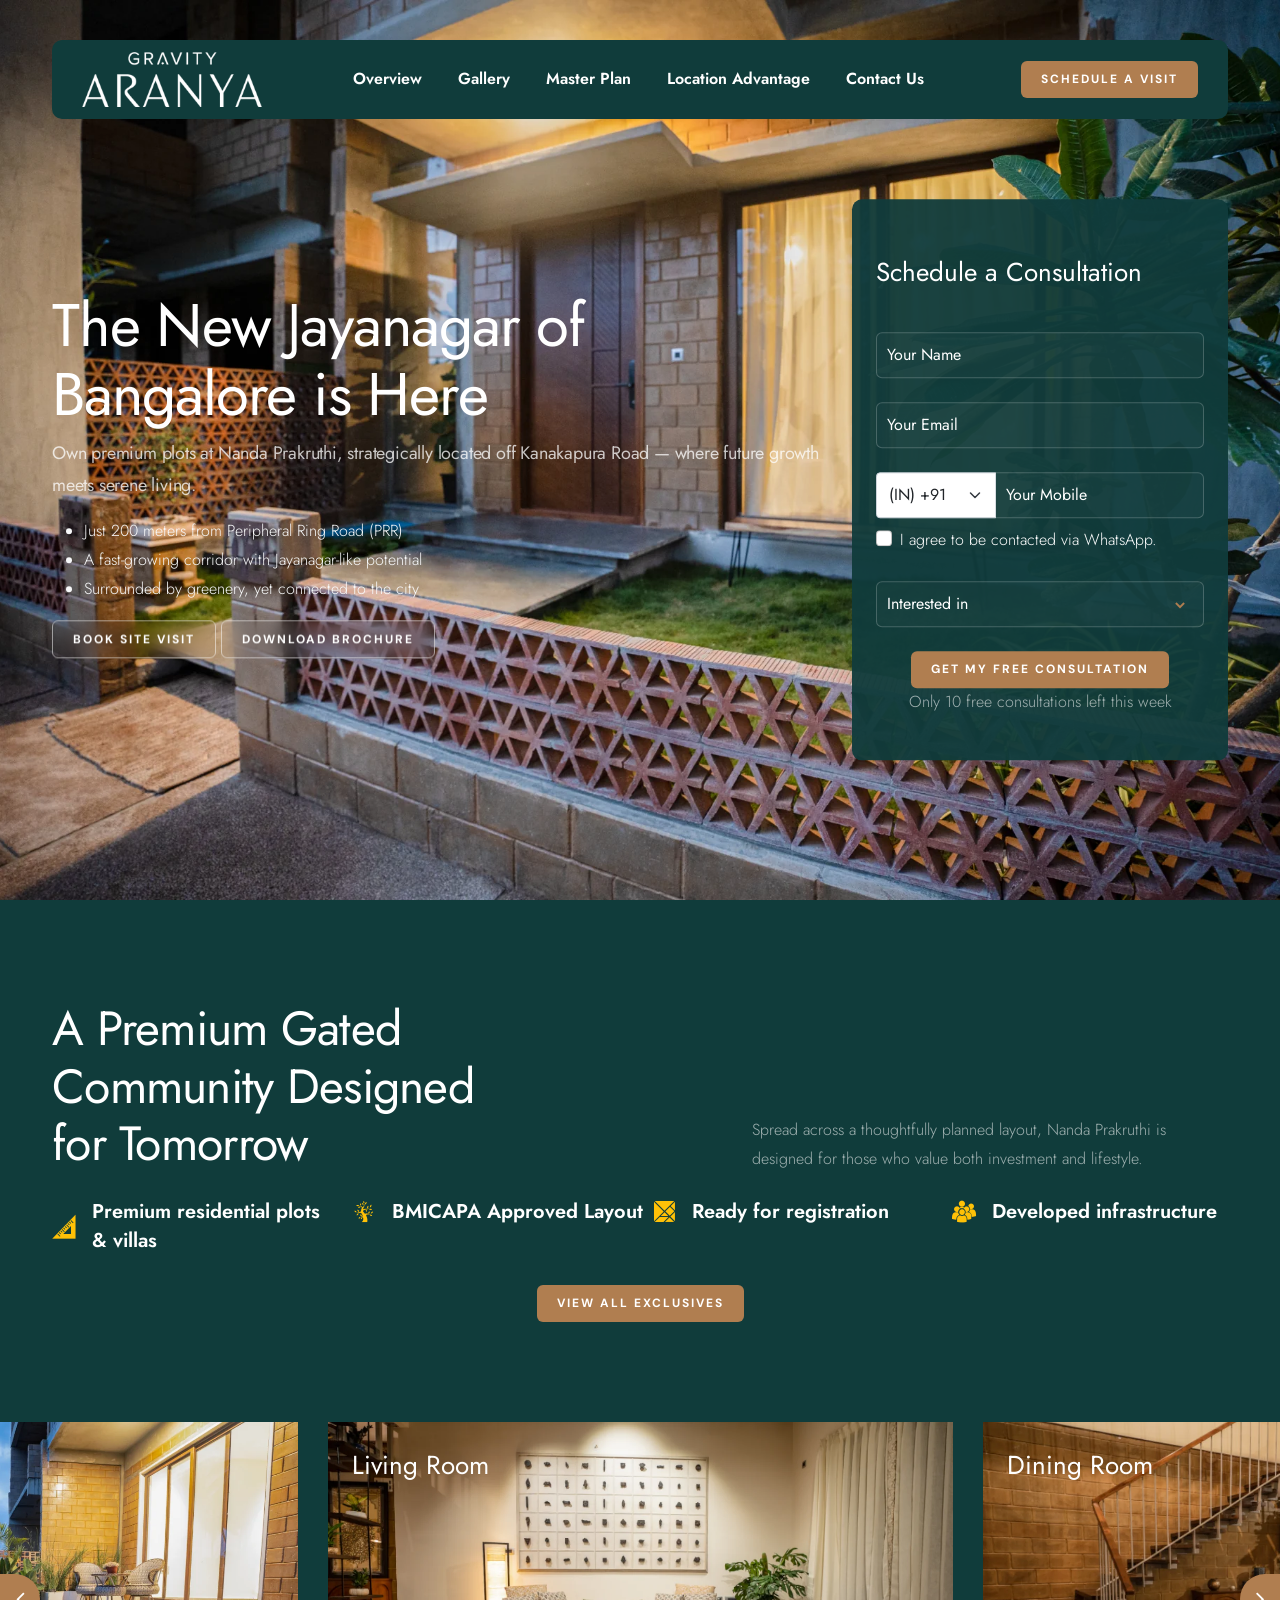
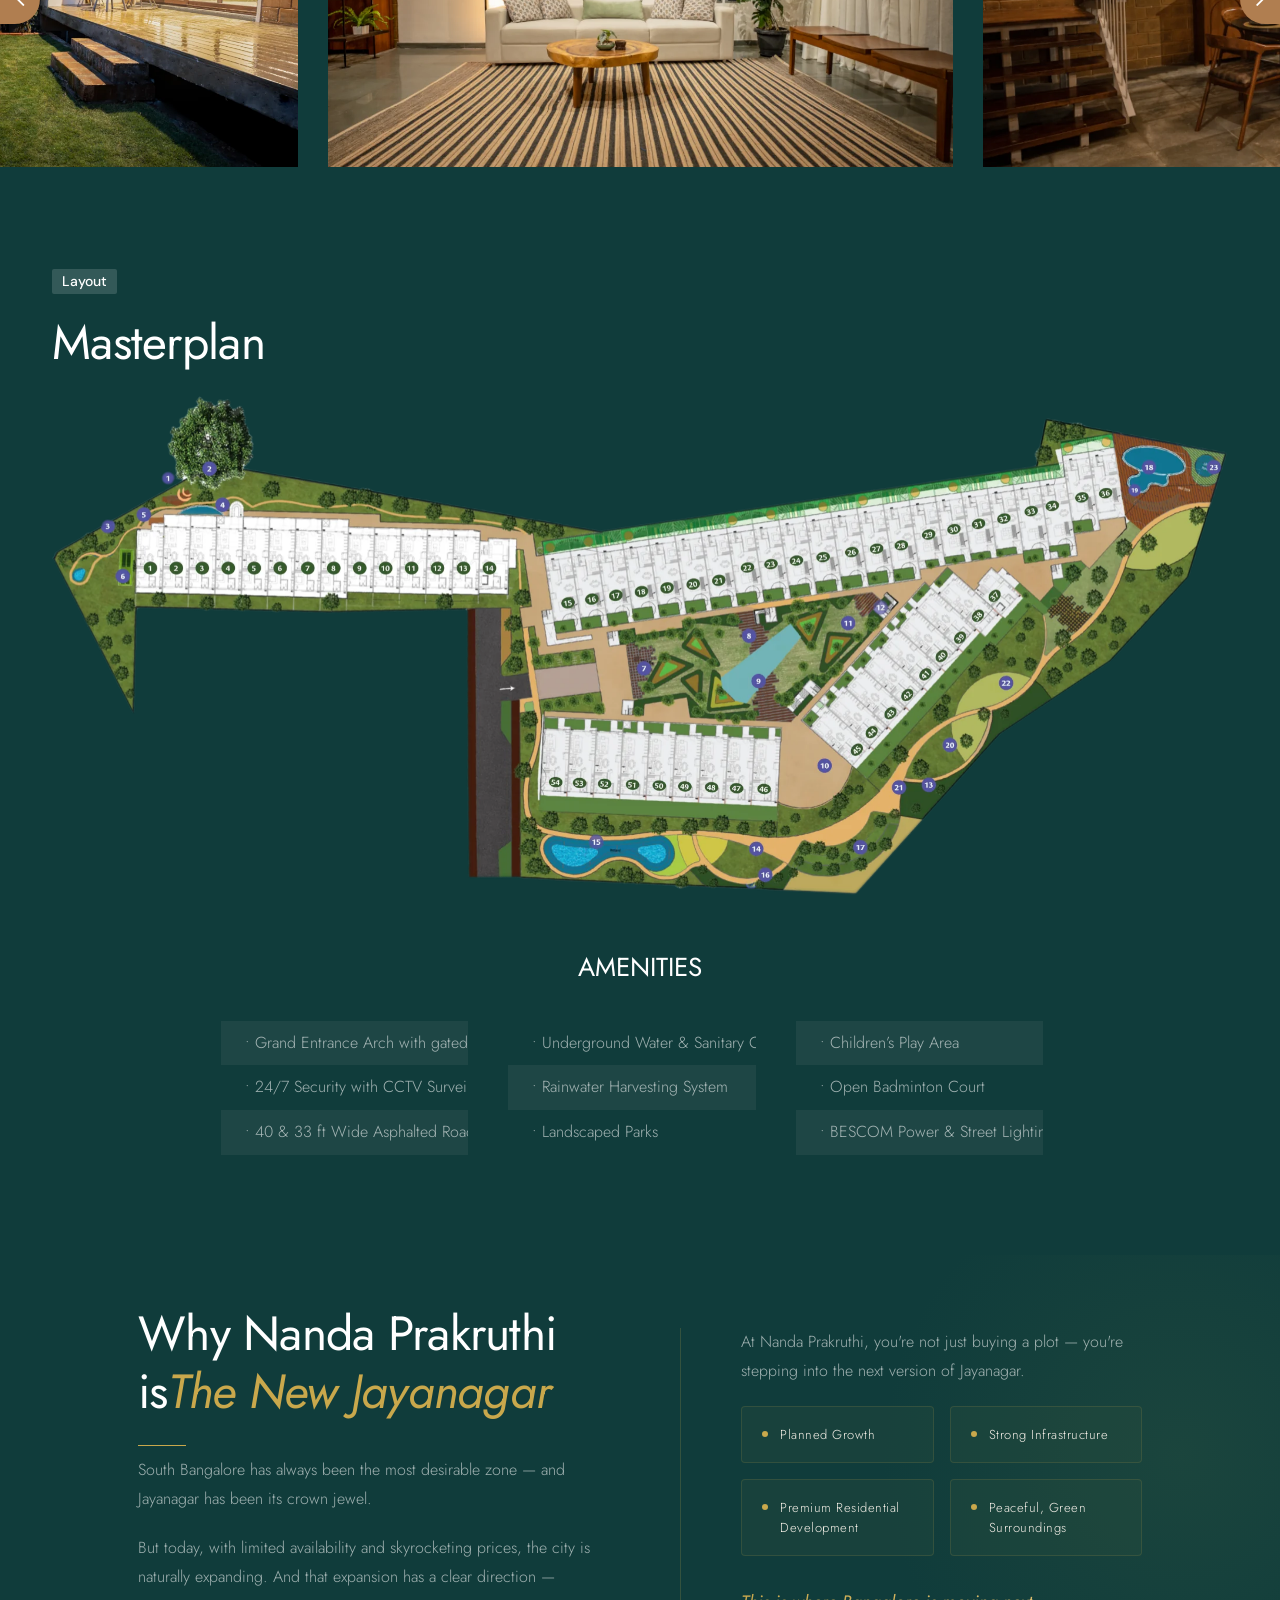
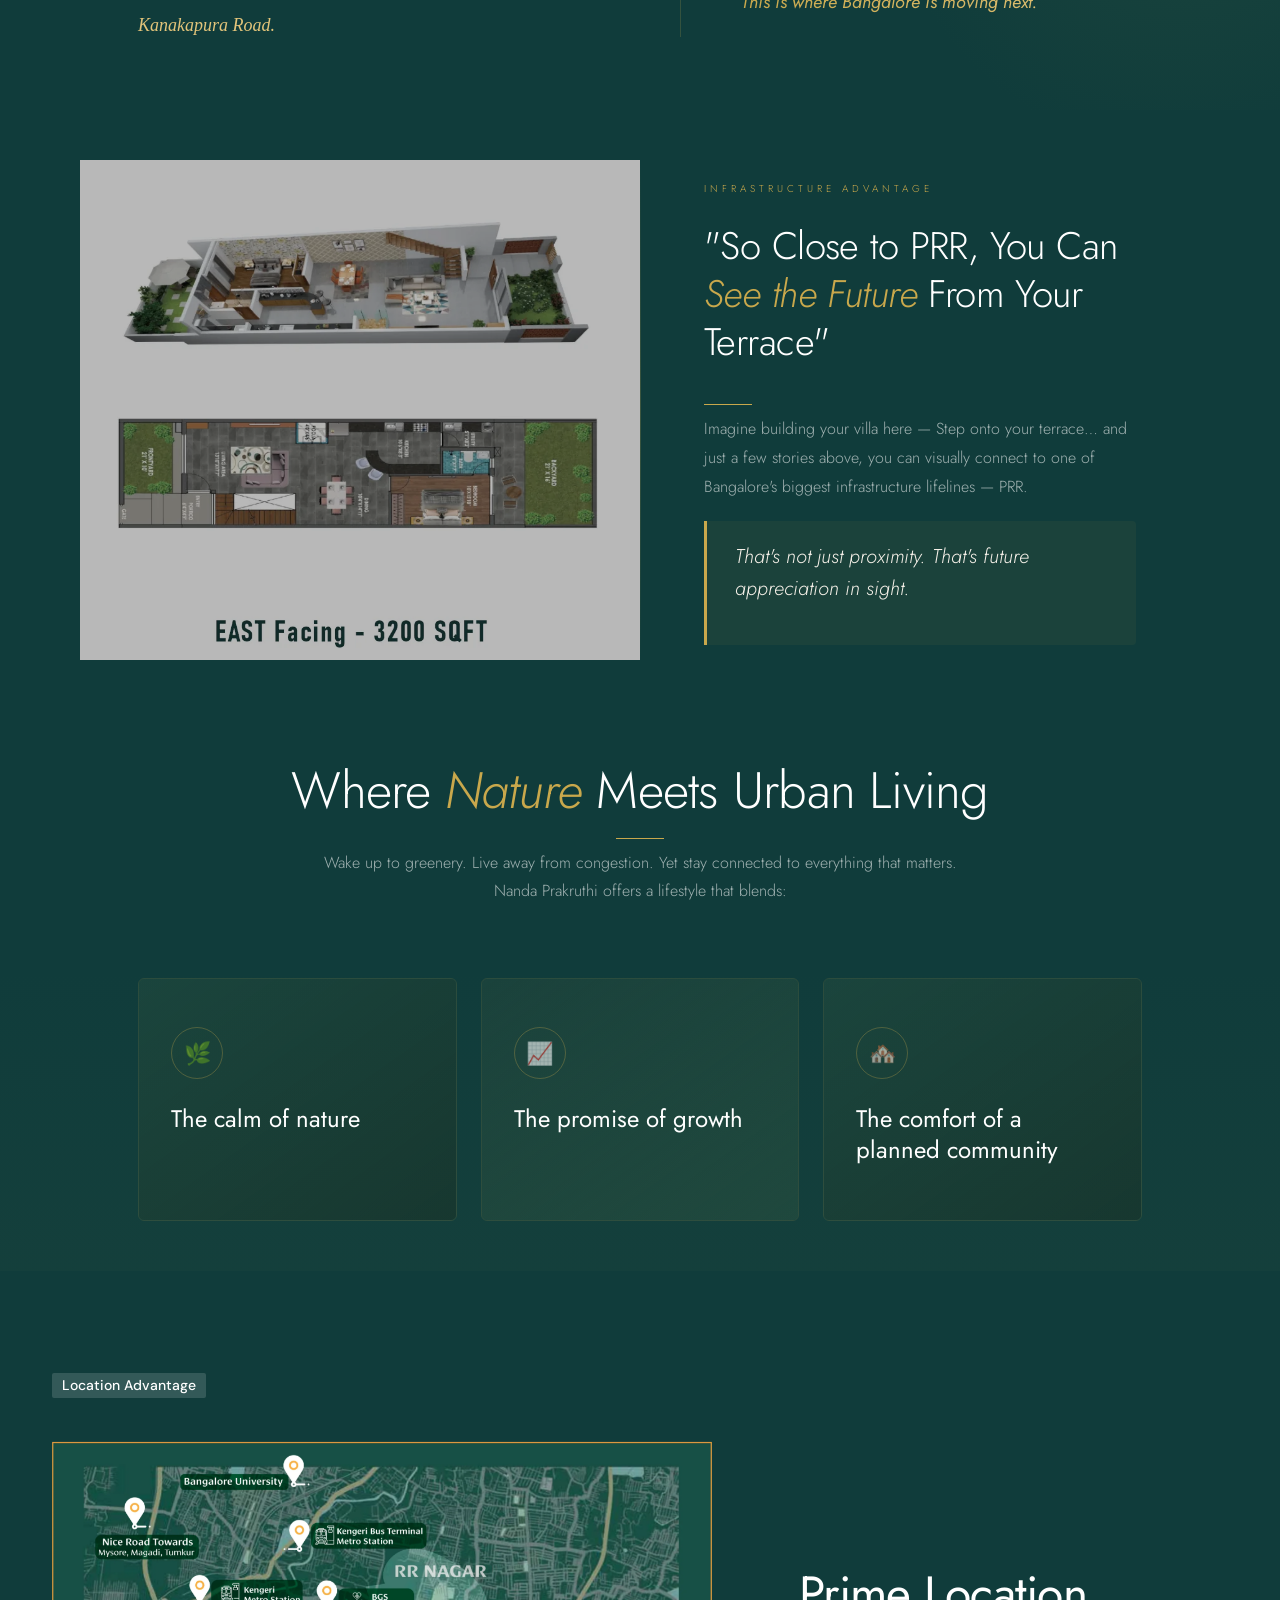
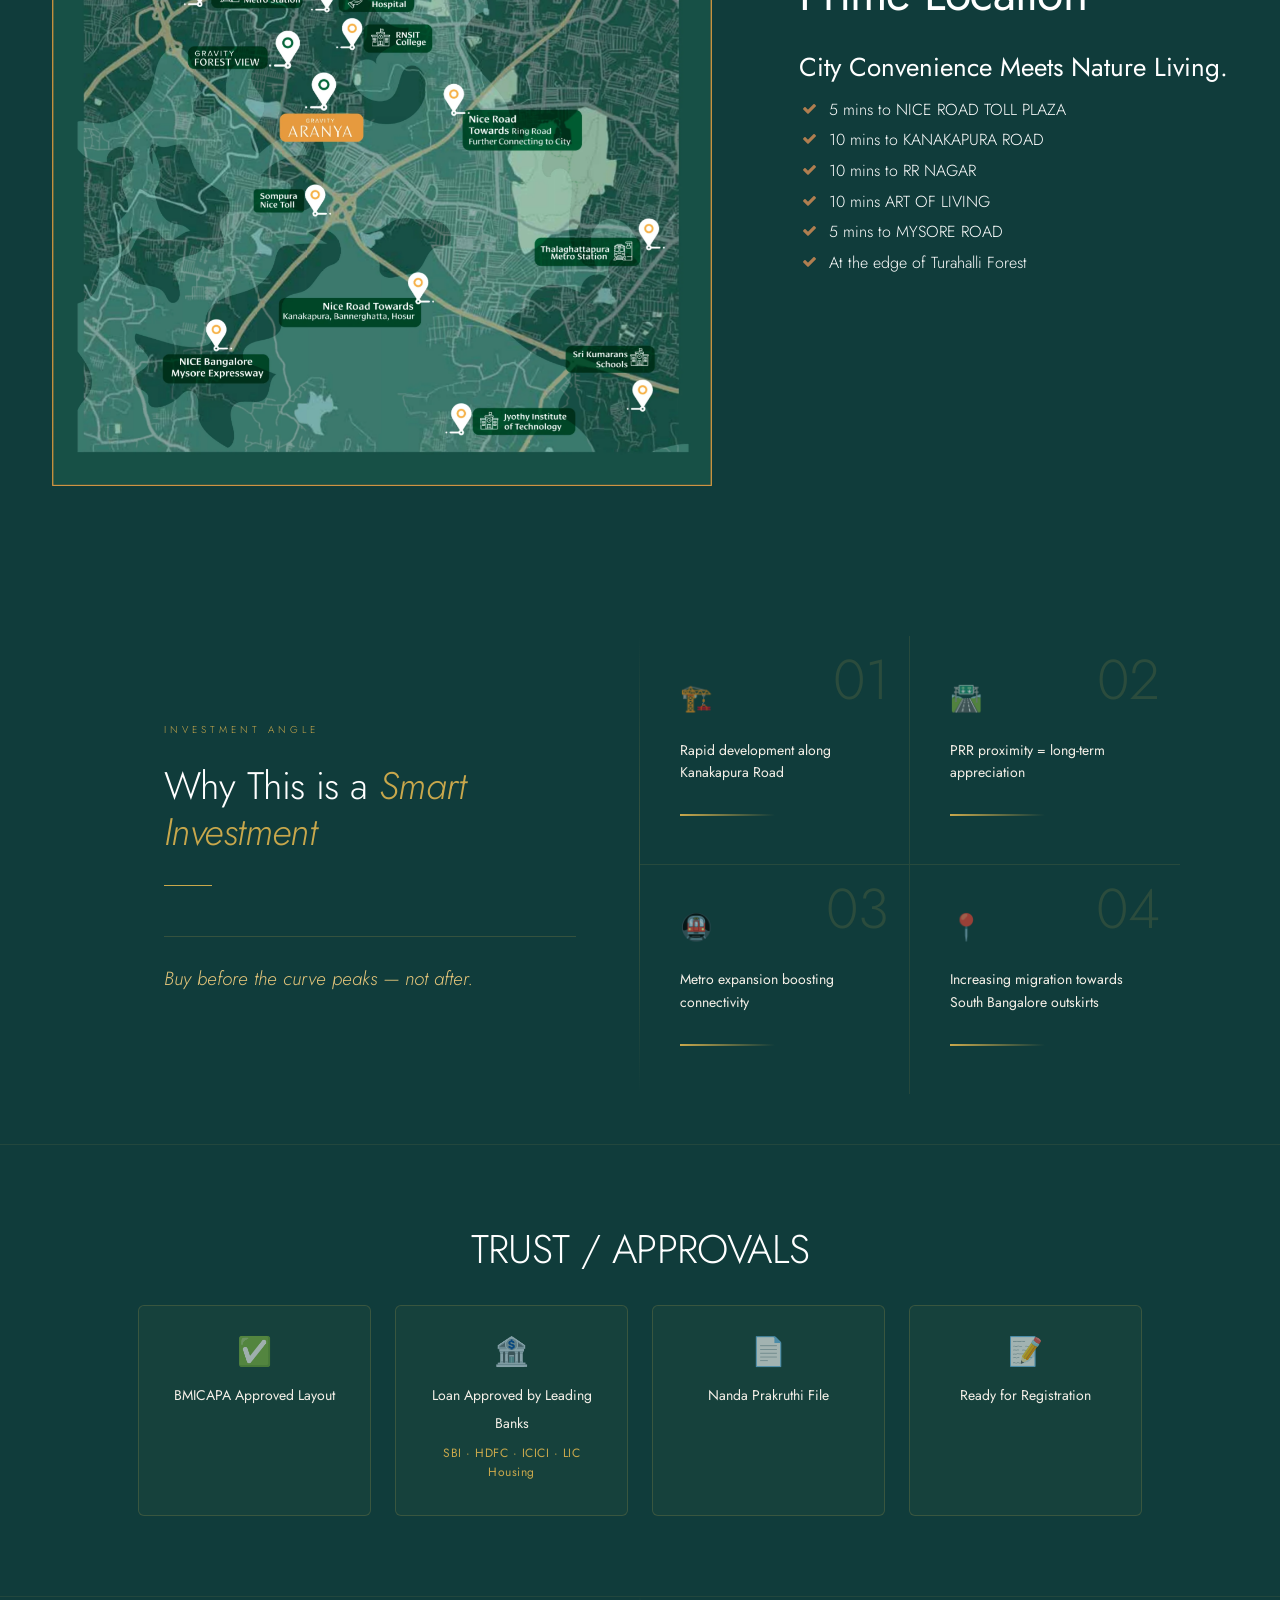
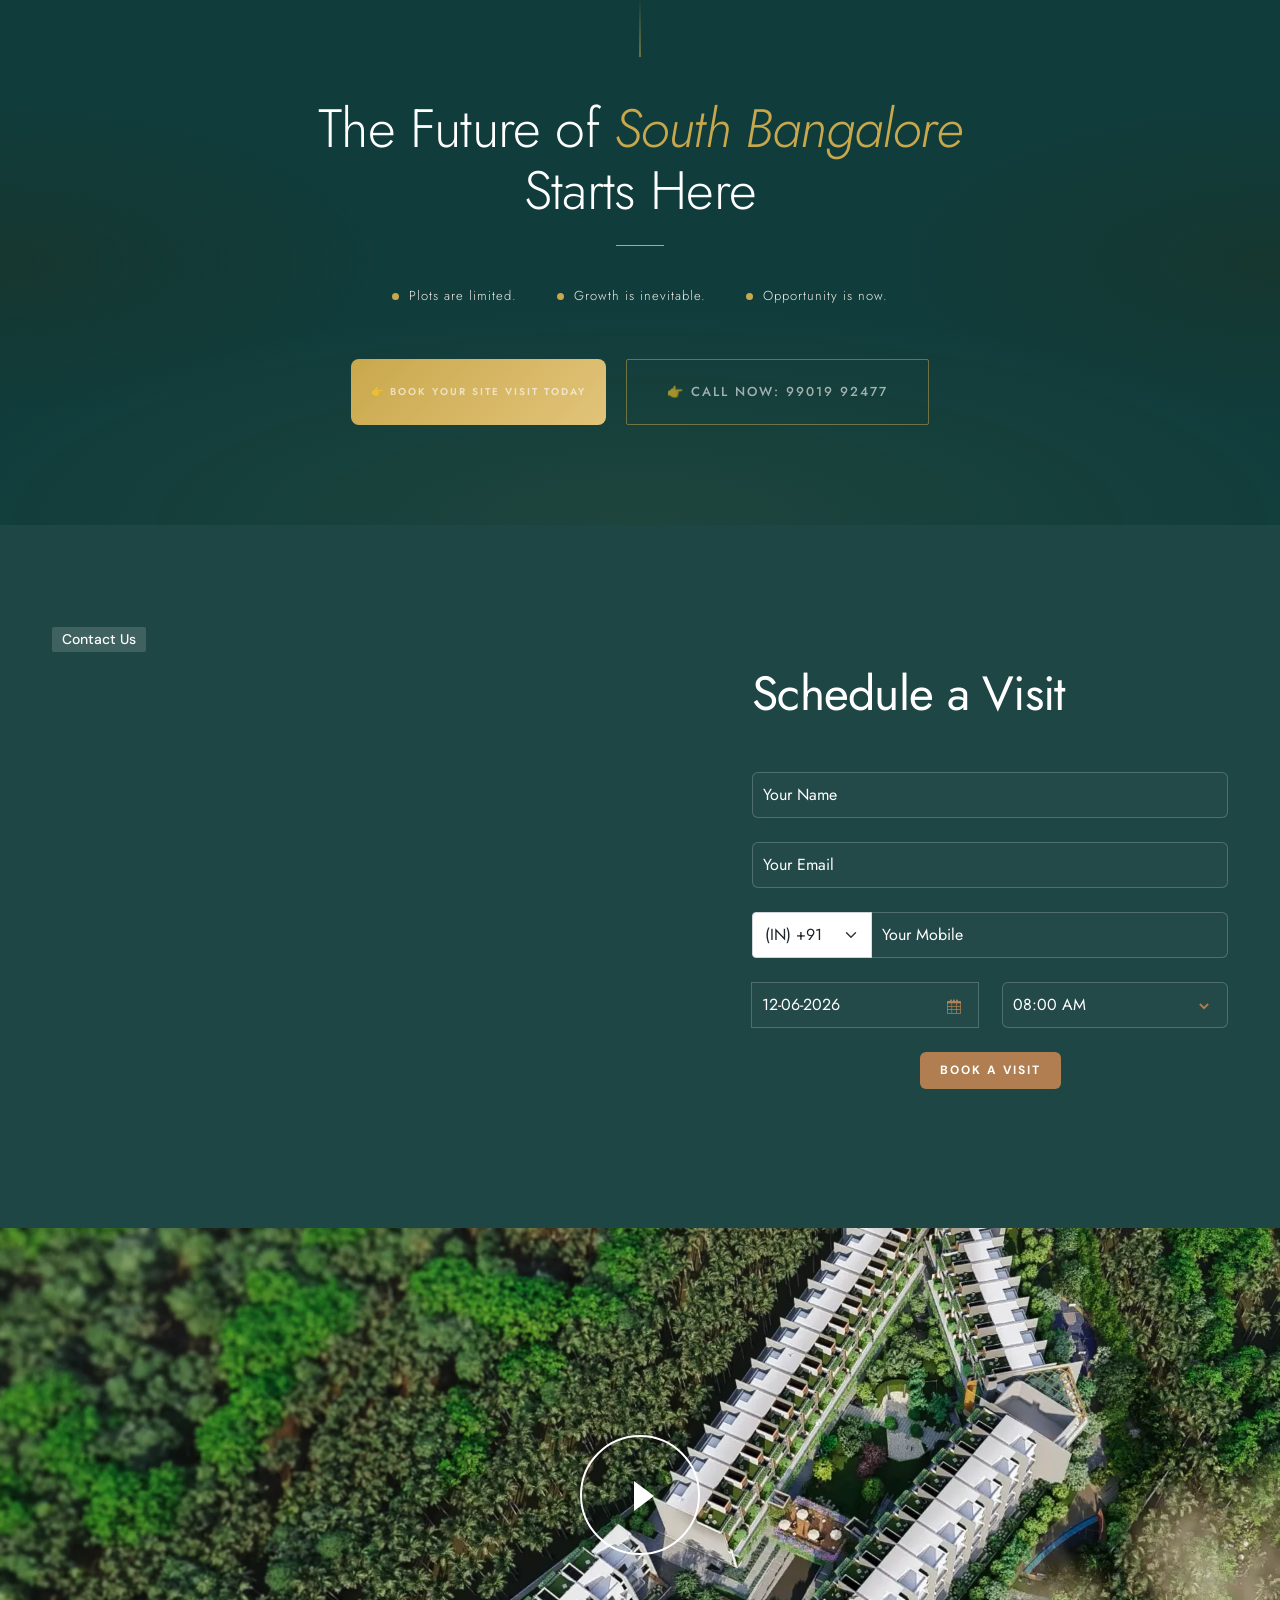
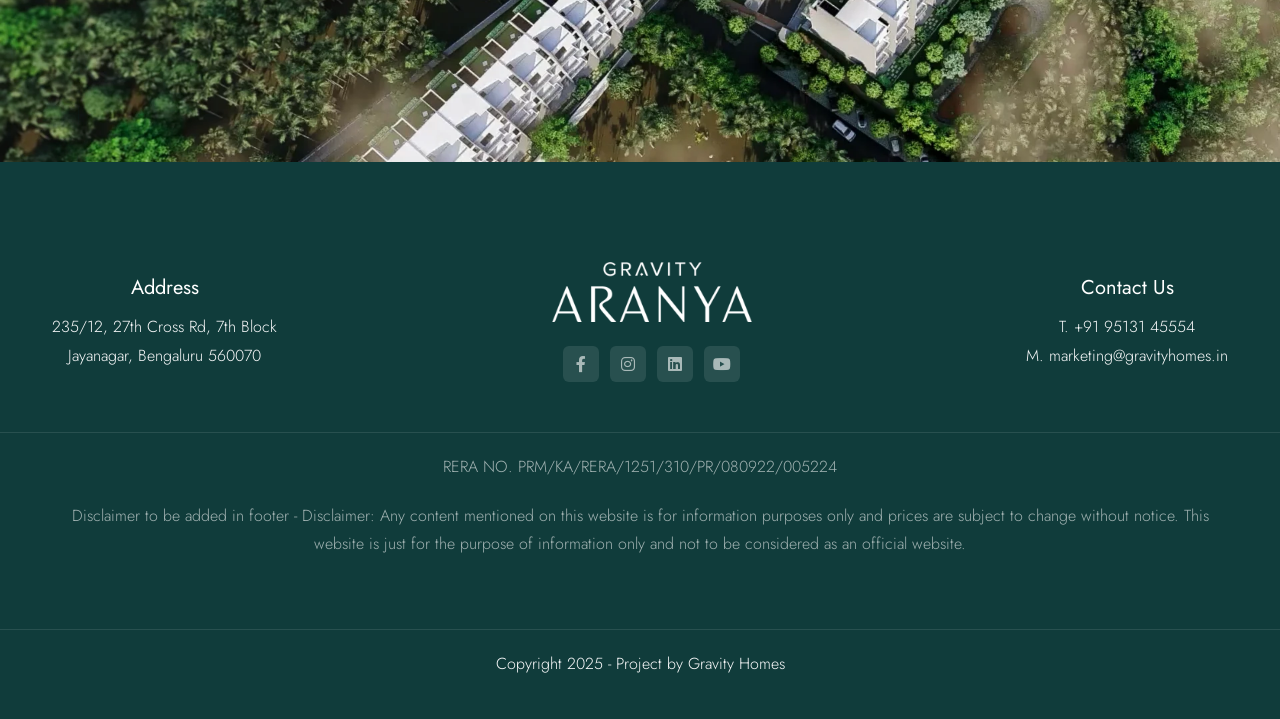
==== commit 0740484d: "Changes completed" ====
--- a/index.html
+++ b/index.html
@@ -812,65 +812,62 @@
                             <h2 class="wow fadeInUp" data-wow-delay=".4s">Masterplan</h2>
                         </div><img src="images/master-plan.webp" title="master plan" alt="master-plan" loading="lazy" class="w-100 wow fadeInUp" data-wow-delay=".2s"></div>
                     <div class="amenities-section-wrapper">
-                        <div class="col-lg-3">
-                            <h3 class="wow fadeInUp amenities-title" data-wow-delay=".4s">AMENITIES</h3>
-                            <div class="pe-lg-3">
-                                <div class="relative overflow-hidden">
-                                    <div class="d-flex bg-dark-2 px-4 py-2">
-                                        <!-- <div class="w-10 fw-600">1</div> -->
-                                        <div class="w-90">•	Grand Entrance Arch with gated security</div>
-                                    </div>
-                                    <div class="d-flex px-4 py-2">
-                                        <!-- <div class="w-10 fw-600">2</div> -->
-                                        <div class="w-90">•	24/7 Security with CCTV Surveillance</div>
-                                    </div>
-                                    <div class="d-flex bg-dark-2 px-4 py-2">
-                                        <!-- <div class="w-10 fw-600">3</div> -->
-                                        <div class="w-90">•	40 & 33 ft Wide Asphalted Roads</div>
-                                    </div>
-                                    <div class="d-flex px-4 py-2">
-                                        <!-- <div class="w-10 fw-600">4</div> -->
-                                        <div class="w-90">•	Underground Water & Sanitary Connections</div>
-                                    </div>
-                                    <div class="d-flex bg-dark-2 px-4 py-2">
-                                        <!-- <div class="w-10 fw-600">5</div> -->
-                                        <div class="w-90">•	BESCOM Power & Street Lighting</div>
+                        <h3 class="wow fadeInUp amenities-title" data-wow-delay=".4s">AMENITIES</h3>
+                        <div class="amenities-section-content-wrapper">
+                            <div class="col-lg-3">
+                                <div class="pe-lg-3">
+                                    <div class="relative overflow-hidden">
+                                        <div class="d-flex bg-dark-2 px-4 py-2">
+                                            <!-- <div class="w-10 fw-600">1</div> -->
+                                            <div class="w-90">•	Grand Entrance Arch with gated security</div>
+                                        </div>
+                                        <div class="d-flex px-4 py-2">
+                                            <!-- <div class="w-10 fw-600">2</div> -->
+                                            <div class="w-90">•	24/7 Security with CCTV Surveillance</div>
+                                        </div>
+                                        <div class="d-flex bg-dark-2 px-4 py-2">
+                                            <!-- <div class="w-10 fw-600">3</div> -->
+                                            <div class="w-90">•	40 & 33 ft Wide Asphalted Roads</div>
+                                        </div>
                                     </div>
                                 </div>
                             </div>
-                        </div>
-                        <div class="col-lg-3">
-                            <div class="pe-lg-3">
-                                <!-- <h3 class="wow fadeInUp" data-wow-delay=".4s">Central Courtyard</h3> -->
-                                <div class="relative overflow-hidden">
-                                    <div class="d-flex px-4 py-2">
-                                        <!-- <div class="w-10 fw-600">6</div> -->
-                                        <div class="w-90">•	Rainwater Harvesting System</div>
-                                    </div>
-                                    <div class="d-flex bg-dark-2 px-4 py-2">
-                                        <!-- <div class="w-10 fw-600">7</div> -->
-                                        <div class="w-90">•	Landscaped Parks</div>
-                                    </div>
-                                    <div class="d-flex px-4 py-2">
-                                        <!-- <div class="w-10 fw-600">8</div> -->
-                                        <div class="w-90">•	Children’s Play Area</div>
-                                    </div>
-                                    <div class="d-flex bg-dark-2 px-4 py-2">
-                                        <!-- <div class="w-10 fw-600">9</div> -->
-                                        <div class="w-90">•	Open Badminton Court</div>
-                                    </div>
-                                    <!-- <div class="d-flex px-4 py-2">
-                                        <div class="w-10 fw-600">10</div>
-                                        <div class="w-90">Clubhouse</div>
-                                    </div>
-                                    <div class="d-flex bg-dark-2 px-4 py-2">
-                                        <div class="w-10 fw-600">11</div>
-                                        <div class="w-90">Gathering Space</div>
-                                    </div>
-                                    <div class="d-flex px-4 py-2">
-                                        <div class="w-10 fw-600">12</div>
-                                        <div class="w-90">Fountain Plaza</div>
-                                    </div> -->
+                            <div class="col-lg-3">
+                                <div class="pe-lg-3">
+                                    <!-- <h3 class="wow fadeInUp" data-wow-delay=".4s">Central Courtyard</h3> -->
+                                    <div class="relative overflow-hidden">
+                                        <div class="d-flex px-4 py-2">
+                                            <!-- <div class="w-10 fw-600">4</div> -->
+                                            <div class="w-90">•	Underground Water & Sanitary Connections</div>
+                                        </div>
+                                        <div class="d-flex bg-dark-2 px-4 py-2">
+                                            <!-- <div class="w-10 fw-600">6</div> -->
+                                            <div class="w-90">•	Rainwater Harvesting System</div>
+                                        </div>
+                                        <div class="d-flex px-4 py-2">
+                                            <!-- <div class="w-10 fw-600">7</div> -->
+                                            <div class="w-90">•	Landscaped Parks</div>
+                                        </div>
+                                    </div>
+                                </div>
+                            </div>
+                            <div class="col-lg-3">
+                                <div class="pe-lg-3">
+                                    <!-- <h3 class="wow fadeInUp" data-wow-delay=".4s">Central Courtyard</h3> -->
+                                    <div class="relative overflow-hidden">
+                                        <div class="d-flex bg-dark-2 px-4 py-2">
+                                            <!-- <div class="w-10 fw-600">8</div> -->
+                                            <div class="w-90">•	Children’s Play Area</div>
+                                        </div>
+                                        <div class="d-flex  px-4 py-2">
+                                            <!-- <div class="w-10 fw-600">9</div> -->
+                                            <div class="w-90">•	Open Badminton Court</div>
+                                        </div>
+                                        <div class="d-flex bg-dark-2 px-4 py-2">
+                                            <!-- <div class="w-10 fw-600">5</div> -->
+                                            <div class="w-90">•	BESCOM Power & Street Lighting</div>
+                                        </div>
+                                    </div>
                                 </div>
                             </div>
                         </div>
@@ -994,7 +991,7 @@
                         <em>Nature</em>
                         Meets Urban Living</h2>
                     <div class="gold-divider"></div>
-                    <p>Wake up to greenery. Live away from congestion. Yet stay connected to everything that matters.</p>
+                    <p style="margin-bottom: 0;">Wake up to greenery. Live away from congestion. Yet stay connected to everything that matters.</p>
                     <p class="lifestyle-sub">Nanda Prakruthi offers a lifestyle that blends:</p>
                 </div>
 
@@ -1194,6 +1191,7 @@
 
         <section id="section-trust">
             <div class="trust-inner">
+                <h2>TRUST / APPROVALS</h2>
                 <div class="trust-badges">
                     <div class="trust-badge">
                         <div class="badge-icon">✅</div>
--- a/css/style.css
+++ b/css/style.css
@@ -1 +1 @@
-@charset "UTF-8";@import url(https://fonts.googleapis.com/css2?family=Jost:ital,wght@0,400&display=swap);@import url(https://fonts.googleapis.com/css2?family=DM+Sans:ital,wght@0,400&display=swap);*{--body-font:"DM Sans",Helvetica,Arial,sans-serif;--body-font-size:16px;--body-font-color:rgba(0, 0, 0, .6);--body-font-color-dark:rgba(255, 255, 255, .6);--body-font-weight:400;--heading-font:"Jost",Helvetica,Arial,sans-serif;--heading-font-weight:400;--heading-font-color:#000000;--heading-text-transform:none;--h1-font-size:60px;--h1-font-weight:var(--heading-font-weight);--h1-letter-spacing:-0.02em;--h1-line-height:1.15em;--h1-margin-bottom:20px;--h2-font:var(--heading-font);--h2-font-size:48px;--h2-font-weight:var(--heading-font-weight);--h2-letter-spacing:-0.015em;--h2-line-height:1.2em;--h2-margin-bottom:25px;--h3-font-size:26px;--h3-font-weight:var(--heading-font-weight);--h3-letter-spacing:0;--h3-line-height:1.5em;--h3-margin-bottom:10px;--h4-font-size:20px;--h4-font-weight:var(--heading-font-weight);--h4-letter-spacing:0;--h4-line-height:1.6em;--h4-margin-bottom:10px;--h5-font-size:18px;--h5-font-weight:var(--heading-font-weight);--h5-letter-spacing:0;--h5-line-height:1.6em;--h5-margin-bottom:10px;--h6-font-size:16px;--h6-font-weight:var(--heading-font-weight);--h6-letter-spacing:0;--h6-line-height:1.6em;--h6-margin-bottom:10px;--mainmenu-font:var(--title-font);--mainmenu-font-size:16px;--mainmenu-font-weight:600;--mainmenu-letter-spacing:0;--mainmenu-text-transform:none;--logo-width:180px;--logo-footer-width:150px;--border-default:solid 1px rgba(30, 30, 30, 1);--bg-color-even:#E8E8E8;--bg-color-odd:#F4F4F4;--bg-light:#F8F9FA;--bg-dark-1:#103C3B;--bg-dark-2:#1E4645;--bg-dark-3:#0c3130;--bg-dark-1-rgb:16,60,59;--bg-grey:#eeeeee;--bg-gradient-1:0deg,rgba(var(--primary-color-rgb), .1) 0%,rgba(var(--secondary-color-rgb), .2) 100%;--swiper-theme-color:var(--secondary-color);--rounded-1:10px;--border-color:#bbbbbb;--container-max-width:1240px;--btn-color:#fff;--btn-hover-bg:var(--bg-dark-1);--btn-font-family:var(--body-font);--btn-font-size:12px;--btn-font-weight:bold;--btn-letter-spacing:2px;--btn-padding:4px 20px;--btn-rounded:6px;--btn-text-decoration:none;--btn-text-transform:uppercase}.bg-color{background:var(--primary-color)}.bg-light{background:var(--bg-light)!important}.bg-dark,.bg-dark-1{background-color:var(--bg-dark-1)!important}.bg-dark-2{background-color:var(--bg-dark-2)!important}.bg-dark-3{background-color:var(--bg-dark-3)!important}.bg-grey{background-color:var(--bg-grey)!important}.bg-gradient-1{background:-moz-linear-gradient(var(--bg-gradient-1))!important;background:-webkit-linear-gradient(var(--bg-gradient-1))!important;background:linear-gradient(var(--bg-gradient-1))!important}.id-color{color:var(--primary-color)}.rounded-1{border-radius:var(--rounded-1)!important;-moz-border-radius:var(--rounded-1)!important;-webkit-border-radius:var(--rounded-1)!important}.alt-font-1{font-family:var(--alt-font-1)}html{position:relative;overflow-x:hidden;padding:0;margin:0}body{overflow:hidden;font-family:var(--body-font);font-size:var(--body-font-size);font-weight:var(--body-font-weight);color:var(--body-font-color);padding:0;line-height:1.8em;word-spacing:0}body.dark-scheme{color:var(--body-font-color-dark);background:var(--bg-dark-1)}a,a:hover{color:var(--body-font-color);text-decoration:none;outline:0}.dark-scheme a,.dark-scheme a:hover,.text-light a,.text-light a:hover{color:var(--body-font-color-dark);text-decoration:none;outline:0}header{width:100%;position:absolute;left:0;z-index:1001;background:var(--bg-dark-1);margin:0}header.header-s1{top:0}header.header-bg{background:rgba(0,0,0,.5)}header.transparent{background:0 0}body:not(.side-layout) header:not(.smaller):not(.header-mobile).header-light.transparent{background:rgba(255,255,255,0)}header.autoshow{top:-120px;height:70px!important}header.autoshow.scrollOff,header.autoshow.scrollOn{-o-transition:.5s;-ms-transition:.5s;-moz-transition:.5s;-webkit-transition:.5s;transition:.5s;outline:0}header.autoshow.scrollOn{top:0}header.autoshow.scrollOff{top:-120px}header div#logo{color:#fff;-webkit-transition:all .3s;-moz-transition:all .3s;-ms-transition:all .3s;-o-transition:all .3s;transition:all .3s}header .logo-2{display:none}header .logo-scroll{display:none}header .logo,header .logo-2{font-family:var(--body-font);color:#fff;font-size:40px;font-weight:300}header .logo-2{color:#333}header.header-full nav{float:left}header nav a{-webkit-transition:all .3s;-moz-transition:all .3s;-ms-transition:all .3s;-o-transition:all .3s;transition:all .3s}header nav a:hover{color:#555}header.smaller #mainmenu ul ul{top:0}header.smaller{position:fixed;top:0;background:var(--bg-dark-1);-webkit-backdrop-filter:blur(10px);-o-backdrop-filter:blur(10px);-moz-backdrop-filter:blur(10px);backdrop-filter:blur(10px);border:none}header.header-mobile.header-float .header-inner,header.smaller.header-float .header-inner{background:0 0;margin-top:0;padding:0}header.smaller.header-float.header-light .header-inner{background:0 0}header.header-light.smaller{background:rgba(255,255,255,1)}.scroll-down{margin-top:-90px}.scroll-up{margin-top:0}header.header-center.scroll-down{margin-top:-175px}header.header-center #logo-center{display:inline-block;padding-top:40px}header.header-center #mainmenu{display:inline-block}header.header-center{text-align:center}header.header-center #logo{display:none}header.smaller .logo-init{display:none}header.smaller #topbar{margin-top:-42px;overflow:hidden}header.smaller #topbar.topbar-dark{background:rgba(34,34,34,.05)}header.smaller #topbar.topbar-dark a{color:#333}header .logo-mobile{display:none}header.smaller.scroll-light{background:#fff}header.scroll-light .logo-scroll{display:none}header.smaller.scroll-light .logo-main{display:none}header.smaller.scroll-light .logo-scroll{display:block}header.smaller.scroll-dark{background:var(--bg-color-even)}header.header-light .h-phone,header.smaller.scroll-light .h-phone{color:#202020}header:not(.header-light).smaller.scroll-light div#logo .logo{display:none}header.smaller.scroll-light div#logo .logo-2{display:inline-block}header.smaller.scroll-light div#logo .logo-scroll{display:inline-block}header.smaller.header-light div#logo .logo{display:none}header.smaller.scroll-light .social-icons i{color:var(--heading-font-color)}header.smaller.scroll-light #mainmenu li a,header.smaller.scroll-light #mainmenu li.has-child:after{color:var(--heading-font-color)}.logo-smaller div#logo{width:150px;height:30px;line-height:65px;font-size:30px}.logo-smaller div#logo img{font-size:30px}div#logo img{max-width:var(--logo-width)}footer .logo-footer{max-width:var(--logo-footer-width)}header.smaller div#logo .logo-1{display:none}header.smaller div#logo .logo-2{display:inline-block}.logo-small{margin-bottom:20px}header.header-full{padding-left:30px;padding-right:30px}header .header-row{text-align:center}header .header-col{position:relative;height:100%}header .header-col.left{float:left;padding:0 30px 0 0}header .header-col.mid{float:right}header .header-col.mid .social-icons{float:right;padding:0 30px 0 30px}header.header-float .header-inner{padding:0 30px;background:var(--bg-dark-1);margin-top:40px;border-radius:10px;-moz-border-radius:10px;-webkit-border-radius:10px}header.header-float.header-light .header-inner{background:#fff}.header-col-right{text-align:right}#subheader{overflow:hidden;position:relative;padding:160px 0 120px 0}#subheader h1{font-size:48px;margin-bottom:0;text-transform:uppercase}#subheader.dark{background-color:#1a1c26}#subheader.dark h1{color:#fff}.de-overlay{position:absolute;width:100%;height:100%;top:0;left:0;background:rgba(var(--bg-dark-1-rgb),.35)}.de-overlay-gradient{position:absolute;width:100%;height:100%;top:0;left:0;background:linear-gradient(45deg,rgba(var(--primary-color-rgb),.8),rgba(var(--secondary-color-rgb),.8))}.de-overlay-gradient-2{position:absolute;width:100%;height:100%;top:0;left:0;background:linear-gradient(45deg,rgba(var(--primary-color-rgb),.8) 0,rgba(var(--secondary-color-rgb),0) 100%)}.crumb-wrapper{position:absolute;padding:0 20px;padding-bottom:5px;bottom:0;z-index:1;text-align:center;left:50%;transform:translateX(-50%);background:rgba(255,255,255,.1)}.crumb{font-size:13px}.crumb{display:inline-block;padding:3px 10px;margin-top:20px;line-height:1.2em;border-radius:30px;-moz-border-radius:30px;-webkit-border-radius:30px}.text-light .crumb a{color:rgba(255,255,255,1)}#subheader.text-light .crumb{color:#fff}#subheader .small-border-deco{display:block;margin:0 auto;margin-top:20px;width:100%;height:1px;background:rgba(255,255,255,.1)}#subheader .small-border-deco span{display:block;margin:0 auto;height:2px;width:100px}#subheader.dark h2,#subheader.dark h4{color:#fff}#subheader.dark h2{font-size:48px}#subheader.s2{text-align:left;padding:120px 0 20px;border:solid 1px #ddd;border-left:none;border-right:none}.rtl #subheader.s2{text-align:right}#subheader.s2 .crumb,#subheader.s2 h1{margin:0;padding:0}#subheader.s2 .crumb{float:right;margin-top:10px}.rtl #subheader.s2 .crumb{float:left}#mainmenu{font-size:13px;margin:0 auto;padding:0;float:none;counter-reset:my-awesome-counter}#mainmenu ul{margin:0 0;padding:0;height:30px;background:#fff;color:var(--body-font-color)}#mainmenu ul:not(.mega){border:solid 1px #ddd}.dark-scheme #mainmenu ul{background:var(--bg-dark-1);border:solid 1px rgba(255,255,255,.1)}#mainmenu li{margin:0 0;padding:0 0;float:left;display:inline;list-style:none;position:relative}#mainmenu>li{margin-right:30px}#mainmenu>li:last-child{margin-right:0}#mainmenu>li{counter-increment:my-awesome-counter}#mainmenu li a.new:before{content:"NEW";font-size:12px;padding:1px 4px;border-radius:3px;-moz-border-radius:3px;-webkit-border-radius:3px;margin-right:5px;color:#fff;background:var(--primary-color)}header.smaller #mainmenu>li::before{transform:scale(0)}#mainmenu>li.has-child:after{font-family:FontAwesome;content:"\f078";padding-left:5px;font-size:8px;position:relative;top:-2px;color:rgba(255,255,255,.75)}.rtl #mainmenu li.has-child:after{padding-left:15px}.header-light #mainmenu li.has-child:after{color:rgba(0,0,0,.5)}#mainmenu>li>a{padding-right:6px;font-size:var(--mainmenu-font-size);font-weight:var(--mainmenu-font-weight);text-transform:var(--mainmenu-text-transform);letter-spacing:var(--mainmenu-letter-spacing)}#mainmenu li.has-child>a{padding-right:0}#mainmenu a{position:relative;display:inline-block;padding-top:25px;padding-bottom:25px;text-decoration:none;color:#fff;text-align:center;outline:0}#mainmenu p{line-height:1.8em;margin-bottom:0}header.header-light #mainmenu a{color:var(--heading-font-color)}#mainmenu a span:not(.badge){position:relative;width:0%;color:#fff;display:block;font-size:10px;text-transform:uppercase;line-height:14px;border-bottom:solid 2px #fff}#mainmenu li:hover a span:not(.badge){width:100%}#mainmenu li li a span:not(.badge){float:right;margin-top:5px}#mainmenu a.active span:not(.badge){width:100%;margin-left:0}.header-light{background:#fff}.header-light #mainmenu>li>a{color:var(--heading-font-color)}#mainmenu li li{font-family:var(--body-font);font-size:14px}#mainmenu li li:last-child{border-bottom:none}#mainmenu li li a{padding:5px 15px;border-top:none;color:#606060;width:100%;border-left:none;text-align:left;font-weight:400;border-bottom:solid 1px rgba(255,255,255,.1);letter-spacing:0}#mainmenu li:last-child>a{border-bottom:none}.dark-scheme #mainmenu li li a{color:#fff}.rtl #mainmenu li li a{text-align:right}#mainmenu li li a:hover{color:#111}#mainmenu li li a:after{content:none}#mainmenu li li a:hover,#mainmenu ul li:hover>a{color:#fff}#mainmenu li a.active{color:var(--primary-color)!important}#mainmenu li ul{width:190px;height:auto;position:absolute;left:0;z-index:10;visibility:hidden;opacity:0;border-radius:3px}#mainmenu ul li b{background:#333;color:#fff;padding:0 3px;padding-bottom:3px;font-size:10px;margin-right:3px;border-radius:2px;-moz-border-radius:2px;-webkit-border-radius:2px}#mainmenu li li{font-size:14px;display:block;float:none;text-transform:none}#mainmenu li:hover>ul{visibility:visible;opacity:1;margin-top:0}#mainmenu li ul ul:not(.ul-list){top:0;margin-left:188px}#mainmenu select{padding:10px;height:36px;font-size:14px;border:none;background:#ff4200;color:#eceff3}#mainmenu select option{padding:10px}#mainmenu .btn-type{padding:0;margin:0}#mainmenu .btn-type a{background:#eee;padding:0;margin:0}#mainmenu>li ul.mega{position:fixed;left:0;height:0%;width:100%;visibility:hidden;opacity:0;overflow:hidden;padding:0;-webkit-box-shadow:none;-moz-box-shadow:none;box-shadow:none;background:0 0}#mainmenu>li ul.mega>li{padding:0;margin:0}#mainmenu>li ul.mega .sb-menu{background:#fff;border-radius:6px;-moz-border-radius:6px;-webkit-border-radius:6px;border:solid 1px #ddd}.dark-scheme #mainmenu>li ul.mega .sb-menu{background:var(--bg-dark-1);border-color:rgba(255,255,255,.1)}#mainmenu li:hover ul.mega{visibility:visible;opacity:1}#mainmenu li ul.mega>li,#mainmenu li ul.mega>li a{width:100%}#mainmenu li ul.mega li.title{padding:0 10px 15px 10px;text-align:left;color:#fff;font-weight:700}#mainmenu li ul.mega>li ul{position:static;visibility:visible;opacity:1;left:0;float:none;width:100%}#mainmenu ul.mega>li ul li{margin:0;padding:0}#mainmenu ul.mega>li ul li:last-child{border-bottom:none}#mainmenu li ul.mega .menu-content{background:#171a21;padding:30px}#mainmenu li ul.mega li.title{font-family:var(--main-font);padding:0;text-align:left;font-weight:700;color:#586383}#mainmenu ul.mega>li ul{border:none}#mainmenu li ul.mega ul li a{background:0 0;padding:2px 0}#mainmenu li ul.mega ul li a:hover{color:#35404e}header.header-mobile #mainmenu>li ul.mega{visibility:visible;opacity:1}header:not(.header-mobile) #mainmenu>li:hover ul.mega{height:auto}#menu-btn{line-height:1.5em;display:none;float:right;width:32px;height:32px;padding:4px;text-align:center;cursor:poInter;color:#fff;margin-top:0;margin-left:20px}#menu-btn:before{font-family:FontAwesome;content:"\f0c9";font-size:20px}#menu-btn.menu-open:before{content:"\f068"}.rtl #menu-btn{float:left}#btn-extra{position:relative;margin-left:20px;width:24px;height:12px;cursor:pointer}#btn-extra span{content:'';display:block;position:absolute;top:0;width:100%;border-bottom:solid 2px #fff}#btn-extra.img{width:32px;height:32px}#btn-extra img{width:100%}header.header-light #btn-extra span{border-bottom:solid 2px var(--heading-font-color)}#btn-extra span:nth-child(2){top:auto;bottom:0;right:0}#btn-extra:hover span{width:70%}.header-light #btn-extra span{background:var(--bg-dark-1)}#extra-wrap{position:fixed;z-index:1002;top:0;right:-500px;width:500px;height:100%;overflow:hidden;background:rgba(var(--bg-dark-1-rgb),.75);-webkit-backdrop-filter:blur(10px);-o-backdrop-filter:blur(10px);-moz-backdrop-filter:blur(10px);backdrop-filter:blur(10px)}#extra-wrap.open{right:0}#extra-content{padding:50px;color:#fff;position:absolute;top:0;bottom:0;left:0;right:-17px;overflow-y:scroll}#btn-close{top:50px;right:50px;position:absolute;z-index:1001;width:26px;height:26px;cursor:pointer}#btn-close span{content:'';display:block;position:absolute;top:50%;width:100%;height:2px;background:#fff;transform:rotate(45deg)}#btn-close span:nth-child(2){transform:rotate(-45deg)}header.header-mobile.header-light,header.header-mobile.header-light #menu-btn,header.header-mobile.header-light #menu-btn:hover{background:0 0}header.header-mobile.header-light #menu-btn{color:#222}header.header-mobile.header-center #logo{display:block}header.header-mobile.header-center #logo-center{display:none}#content{width:100%;background:#fff;padding:90px 0 90px 0;z-index:100}.dark-scheme #content{background:var(--bg-dark-1)}.dark-scheme #content{background:var(--bg-dark-1)}section{padding:100px 0 100px 0}#content.zebra section:nth-child(even){background:#fcfcfc}#content.no-bg,section.no-bg{background:0 0!important}.bottom-rounded{overflow:hidden;border-radius:0 0 100% 100%;-moz-border-radius:0 0 100% 100%;-webkit-border-radius:0 0 100% 100%;padding-bottom:200px}.rounded-up{border-radius:60px 60px 0 0;-moz-border-radius:60px 60px 0 0;-webkit-border-radius:60px 60px 0 0}.rounded-down{border-radius:0 0 60px 60px;-moz-border-radius:0 0 60px 60px;-webkit-border-radius:0 0 60px 60px}.rounded-up-down{border-radius:60px;-moz-border-radius:60px;-webkit-border-radius:60px}.rounded-10px{border-radius:10px;-moz-border-radius:10px;-webkit-border-radius:10px}.rounded-20px{border-radius:20px;-moz-border-radius:20px;-webkit-border-radius:20px}.dark-scheme section{background:var(--bg-dark-1)}.no-bg{background:0 0!important}.bgcolor-variation{background:#f6f6f6}.overlay-gradient{width:100%;height:100%;z-index:100;top:0;padding:90px 0 90px 0}.de_light section{background:#fff}.text_top{position:relative;z-index:1000}footer{color:var(--body-font-color-dark);background:var(--bg-dark-1);padding:100px 0 0 0}footer.footer-light{background:#fff}footer.footer-light a{color:#5d6371}footer p{line-height:1.8em}.dark-scheme footer a{color:var(--body-font-color-dark)}footer.footer-black{background:#222}.de_light footer h5,footer h5{color:#fff;font-size:18px;text-transform:none}footer a{color:var(--body-font-color-dark);text-decoration:none!important}.subfooter{margin-top:50px;border-top:solid 1px rgba(255,255,255,.1);padding:20px 0 20px 0}.footer-light .subfooter{border-top:solid 1px rgba(0,0,0,.1)}header.header-light-transparent{background:rgba(255,255,255,.5)}header.header-solid.header-light #mainmenu>li>a{color:#555}header.header-solid{background:#fff}header.smaller.header-dark{background:#222;border:none}header.smaller.header-dark #mainmenu a{color:#fff}.side-layout header.smaller.header-dark #mainmenu>li{border-bottom:solid 1px rgba(255,255,255,.1)}.side-layout header.smaller.header-dark #mainmenu>li:last-child{border-bottom:none}header.header-mobile{position:fixed!important;background:var(--heading-font-color);top:0;padding-top:10px;padding-bottom:10px}header.header-mobile .container{max-width:100%!important;padding-left:20px;padding-right:20px}.dark-scheme header.header-mobile{background:var(--bg-dark-1)}header.header-mobile.has-topbar .header-col,header.header-mobile.has-topbar .header-row{margin-top:10px}header.header-mobile nav{float:none}header.header-mobile .logo{display:none}header.header-mobile .logo-2{display:inline-block}header.header-mobile.header-light{background:#fff}header.header-mobile #mainmenu ul{padding:0}header.header-solid.header-light{background:#fff}header.header-light .logo{display:none}header.header-light .logo-2{display:inline-block}#topbar{z-index:1000;width:100%;overflow:hidden;top:0;background:var(--bg-dark-3)}#topbar.topbar-light{background:var(--bg-grey)}#topbar.topbar-light .social-icons i,#topbar.topbar-light a{color:var(--heading-font-color)}#topbar.topbar-dark{background:rgba(34,34,34,.2)}#topbar a{text-decoration:none}#topbar.text-light a{color:#fff}.topbar-left,.topbar-right{display:flex}.topbar-right{float:right}.topbar-solid{background:#fff}.tb-light{background:#fff}#topbar:not(.topbar-noborder) .topbar-right .topbar-widget{border-left:solid 1px rgba(255,255,255,.1)}#topbar:not(.topbar-noborder) .topbar-right span:last-child{border-right:solid 1px rgba(255,255,255,.1)}#topbar:not(.topbar-noborder) .topbar-light .topbar-right .topbar-widget{border-left:solid 1px #eee}#topbar:not(.topbar-noborder) .topbar-light .topbar-right span:last-child{border-right:solid 1px #eee}#topbar:not(.topbar-noborder) .tb-light .topbar-right .topbar-widget{border-left:solid 1px rgba(0,0,0,.1)}#topbar:not(.topbar-noborder) .tb-light .topbar-right span:last-child{border-right:solid 1px rgba(0,0,0,.1)}.topbar-left{float:left}#topbar:not(.topbar-noborder) .topbar-left .topbar-widget{border-right:solid 1px rgba(255,255,255,.1)}#topbar:not(.topbar-noborder) .topbar-light .topbar-left .topbar-widget{border-right:solid 1px #eee}#topbar:not(.topbar-noborder) .topbar-left span:first-child{border-left:solid 1px rgba(255,255,255,.1)}#topbar:not(.topbar-noborder) .tb-light .topbar-left .topbar-widget{border-right:solid 1px rgba(0,0,0,.1)}#topbar:not(.topbar-noborder) .tb-light .topbar-left span:first-child{border-left:solid 1px rgba(0,0,0,.1)}.h-phone{text-align:center;display:inline-block;font-weight:600;color:#fff;font-family:var(--heading-font);font-size:16px;margin-right:20px;line-height:1.3em}.h-phone span{display:block;font-size:12.5px;font-weight:500;color:rgba(255,255,255,.75)}header.header-light .h-phone span{color:var(--body-font-color)}.h-phone i{display:inline-block;font-size:32px;left:0;top:12px}.menu_side_area .btn-line{display:inline-block}.topbar-widget{font-size:15px;font-weight:300;display:flex;padding:6px 0 6px 0}.topbar-widget a{color:rgba(255,255,255,.75)}.topbar-widget img{width:20px;margin-right:10px}.topbar-widget.widget-text{padding-top:6px}.topbar-widget i{font-size:16px;margin-top:8px;margin-right:10px}.h-sub .topbar-widget{padding:12px}.topbar-widget:before{float:left;position:relative;font-family:FontAwesome;font-size:16px;margin-right:10px}.topbar-widget.tb-phone:before{content:"\f095"}.topbar-widget.tb-email:before{content:"\f003"}.topbar-widget.tb-opening-hours:before{content:"\f017"}.topbar-widget.tb-social{padding:0}.topbar-widget.tb-social a{font-size:14px;display:flex;padding:5px;padding-left:15px;display:inline-block;text-align:center}.topbar-widget a span{font-weight:700;margin-right:10px;border-radius:30px;-moz-border-radius:30px;-webkit-border-radius:30px}#topbar:not(.topbar-noborder) .topbar-light .topbar-widget.tb-social a,#topbar:not(.topbar-noborder) .topbar-light .topbar-widget.tb-social a:first-child{border-left:solid 1px rgba(0,0,0,.1)}#topbar:not(.topbar-noborder) .topbar-widget.tb-social a{border-left:solid 1px rgba(255,255,255,.1)}.tb-light .topbar-widget.tb-social a{border-left:solid 1px rgba(0,0,0,.1)}.topbar-widget.tb-social a:first-child{border:none}.blog-list{margin:0;padding:0}.blog-list>div{list-style:none;line-height:1.7em;margin-top:0;border-bottom:solid 1px rgba(255,255,255,.1);margin-bottom:20px}.blog-list img{margin-bottom:20px}.de_light .blog-list li{border-bottom:solid 1px #ddd}.blog-list h4{margin-top:20px}.blog-list h4 a{color:#fff}.de_light .blog-list h4 a{color:#222}.de_light .text-light .blog-list h4 a{color:#fff}.blog-list .btn-more{padding:3px 25px 3px 25px;color:#111;text-transform:uppercase;text-decoration:none;font-weight:700;float:right}.blog-list .btn-more:hover{background:#fff}.de_light .blog-list .btn-more:hover{background:#222;color:#fff}.blog-list .post-text{padding-left:80px}.bloglist .post-text a.btn-main{display:inline-block;margin-top:0;padding:5px 25px}.blog-list .blog-slider{margin-bottom:-60px}.blog-list .date-box{position:absolute;text-align:center;text-shadow:none}.blog-list .date-box .day,.blog-list .date-box .month{display:block;color:#fff;text-align:center;width:40px;z-index:100}.de_light .blog-list .date-box .month{color:#222}.blog-list .date-box{text-align:center;background:#f6f6f6;padding:10px}.blog-list .date-box .month{font-size:14px}.blog-list .date-box .day{font-family:var(--body-font);color:#222;font-weight:700;font-size:28px}.blog-list .date-box .month{font-family:var(--body-font);color:#fff;font-size:13px;letter-spacing:3px}.de_light .blog-list .date-box .month{border-bottom-color:#ddd}.de_light .text-light .blog-list .date-box .month{color:#fff}.de-bloglist-type-1 .d-content{display:block;border-bottom:solid 1px rgba(0,0,0,.1);padding-bottom:15px;margin-bottom:10px;min-height:100px}.de-bloglist-type-1 .d-image{position:absolute;overflow:hidden;width:80px}.de-bloglist-type-1 .d-image img{width:100%}.de-bloglist-type-1 .d-content{padding-left:100px}.de-bloglist-type-1 .d-content h4{font-size:16px;margin-bottom:0}.de-bloglist-type-1 .d-date{position:relative;font-size:12px;font-weight:500;padding-left:18px}.de-bloglist-type-1 .d-date:before{font-family:FontAwesome;font-weight:300;color:var(--primary-color);content:"\f073";left:0;position:absolute}.de-post-type-1{margin-bottom:40px}.de-post-type-1 .d-image{position:relative;overflow:hidden;border-radius:8px;-moz-border-radius:8px;-webkit-border-radius:8px;margin-bottom:20px}.de-post-type-1 .d-image img{width:100%}.de-post-type-1 .d-meta{font-size:12px;margin-bottom:10px}.de-post-type-1 .d-meta span{display:inline-block;font-weight:600;margin-right:30px;padding-left:30px;position:relative}.de-post-type-1 h4{margin-bottom:10px}.de-post-type-1 h4 a{font-size:20px;color:#333;margin-bottom:0}.de-post-type-1 .d-meta span:before{font-family:FontAwesome;font-size:20px;font-weight:300;color:var(--primary-color);content:"";left:0;position:absolute}.de-post-type-1 .d-meta span.d-by:before{content:"\f007"}.de-post-type-1 .d-meta span.d-date:before{content:"\f073"}.de-post-type-1 .d-meta span.d-tags:before{content:"\f02c"}.blog-snippet li{border-bottom:none;margin-bottom:0}#blog-carousel .item.item{width:100%}.de-blog-c1{position:relative;margin-bottom:60px}.de-blog-c1 h4{font-size:28px;letter-spacing:0;font-weight:600;line-height:1.3em}.de-blog-c1 .d-date{position:absolute;left:0;text-align:center;color:#fff;text-align:center}.de-blog-c1 .d-date .d-month{text-transform:uppercase;background:var(--primary-color);font-size:16px;font-family:var(--heading-font);margin-left:.5rem;margin-bottom:10px;font-weight:700;line-height:1em;padding:2px 0;letter-spacing:2px}.de-blog-c1 .d-date .d-day{font-size:52px;font-family:var(--heading-font);padding-left:.3rem;font-weight:700}.de-blog-c1 .d-image{padding-left:100px}.de-blog-c1 .d-image img{width:100%;-webkit-box-shadow:8px 8px 0 0 var(--primary-color);-moz-box-shadow:8px 8px 0 0 var(--primary-color);box-shadow:8px 8px 0 0 var(--primary-color)}#blog-comment{margin-top:40px}#blog-comment h5{margin-bottom:10px}#blog-comment li,#blog-comment ul{list-style:none;margin-left:-40px;padding-left:0}.rtl #blog-comment li{margin-right:-30px}.rtl #blog-comment li li{margin-right:40px}#blog-comment li{min-height:70px;margin-bottom:20px;padding-bottom:20px;border-bottom:solid 1px #ccc}.dark-scheme #blog-comment li{border-bottom-color:rgba(255,255,255,.1)}#blog-comment li .avatar{position:absolute;margin-top:5px}#blog-comment li .avatar img{width:70px;border-radius:10px;-moz-border-radius:10px;-webkit-border-radius:10px}#blog-comment .comment{margin-left:85px}.rtl #blog-comment .comment{margin-left:0;margin-right:85px}#blog-comment li{min-height:70px;font-size:15px;line-height:1.6em}#blog-comment li li{margin-left:55px;padding-bottom:0;margin-top:20px;padding-top:20px;border-top:solid 1px #ccc;border-bottom:none}.dark-scheme #blog-comment li li{border-top-color:rgba(255,255,255,.1)}#blog-comment li li .avatar{position:absolute}.comment-info{margin-left:85px;margin-bottom:5px}.rtl .comment-info{margin-left:0;margin-right:85px}.comment-info .c_name{display:block;font-weight:700;color:#555}.dark-scheme .comment-info .c_name{color:#fff}.comment-info .c_reply{padding-left:20px;margin-left:20px;border-left:solid 1px #ddd;font-size:12px}.dark-scheme .comment-info .c_reply{border-left-color:rgba(255,255,255,.2)}.comment-info .c_date{font-size:12px}.blog-list h4{color:#333}.blog-read h4{color:#333;letter-spacing:normal;font-size:24px;text-transform:none}.blog-carousel li,.blog-carousel ul{margin:0;list-style:none}.blog-carousel h4{margin-bottom:0}.blog-carousel p{margin-bottom:10px}.blog-carousel .post-date{text-transform:uppercase;letter-spacing:3px;font-size:11px;color:#888}.bloglist{position:relative;overflow:hidden;margin-bottom:15px;background:var(--tertiary-color)}.post-content{position:relative}.post-content p{margin-bottom:0}.post-text .d-date{font-size:14px}.post-text h4{margin-top:10px;margin-bottom:10px}.post-text h4 a{font-weight:700;font-family:var(--body-font);color:#1a1c26;text-decoration:none;line-height:1.5em;letter-spacing:0}.dark-scheme .post-text h4 a{color:#fff}.post-text .tags{font-size:10px;text-transform:uppercase}.p-tagline{position:absolute;z-index:1;top:20px;left:20px}.p-tagline{left:auto;right:20px}.p-tagline,.p-title{font-family:var(--body-font);background:rgba(var(--primary-color-rgb),.2);border-radius:3px;display:inline-block;font-size:10px;font-weight:700;letter-spacing:2px;line-height:10px;padding:7px 10px 6px 10px;text-transform:uppercase;margin-bottom:5px}.p-tagline,.p-title.invert{background:var(--secondary-color)}.p-title{font-size:12px;margin-bottom:20px}.post-text .p-date{text-transform:uppercase;letter-spacing:2px;font-size:10px;font-weight:500;color:#888;padding:5px 10px;background:rgba(0,0,0,.05);border-radius:5px;-moz-border-radius:5px;-webkit-border-radius:5px}.blog-read img{margin-bottom:20px}.blog-read .post-text{padding:0}#commentform label{display:block}#commentform input{width:290px}#commentform input:focus{border:solid 1px #999;background:#fff}#commentform textarea{width:97%;padding:5px;height:150px;color:#333}#commentform textarea:focus{border:solid 1px #999;background:#fff}#commentform input.btn{width:auto}.post-meta{margin:0 0 10px 0;border:solid 1px #eee;border-left:none;border-right:none;border-left:none;font-size:11px;display:table;width:100%;table-layout:fixed}.post-meta a{color:#888}.post-meta span{display:table-cell;padding:10px 0 10px 0;text-align:center}.post-meta span i{float:none}.post-image{overflow:hidden}.post-image img{width:100%;margin-bottom:0}.post-image .d-tagline{position:absolute;top:20px;right:20px;line-height:1em}.post-image .d-tagline span{font-size:12px;color:#fff;text-transform:uppercase;display:inline-block;background:var(--primary-color);margin-left:5px;padding:4px 10px 4px 10px;border-radius:6px;-moz-border-radius:6px;-webkit-border-radius:6px;font-weight:600}.blog-slide{padding:0;margin:0}.blog-item{margin-bottom:60px}.blog-item img.preview{width:100%;margin-bottom:30px}.post-image{position:relative}.post-image .post-info{position:absolute;bottom:0;padding:0;border:none;width:100%}.post-image .post-info .inner{margin:0 30px 0 30px;padding:3px 20px;border-radius:0 10px 0 0}.post-image .post-author,.post-image .post-date{color:#fff}.ratings{color:#f86e4e}.p-rating i{color:#ccc}.p-rating i.checked{color:#ffd337}.d-rating i{font-size:15px;color:#fec42c;margin-right:3px}.error{margin-top:30px;color:#e7505a;clear:both;padding:15px;background:rgba(231,80,90,.1);border:solid 1px #e7505a}.success{position:relative;font-size:16px;color:#fff;background:var(--bg-dark-2);clear:both;margin-top:30px;padding:15px;padding-left:60px;border-radius:var(--rounded-1);-moz-border-radius:var(--rounded-1);-webkit-border-radius:var(--rounded-1)}.success:before{font-size:16px;position:absolute;font-family:FontAwesome;content:"\f00c";margin-right:15px;left:30px;top:16px;color:#090}.error img{vertical-align:top}#contact_form .radio-img input[type=checkbox]+label,#contact_form .radio-img input[type=radio]+label{padding:0;position:relative;background:0 0;width:20%;float:left;text-align:center;margin-right:5%}#contact_form .radio-img input[type=checkbox]+label:before,#contact_form .radio-img input[type=radio]+label:before{position:absolute;top:10px;left:15px;display:none}#contact_form .radio-img input[type=checkbox]+label img,#contact_form .radio-img input[type=radio]+label img{width:100%;margin-bottom:10px;opacity:.5}#contact_form .radio-img input[type=checkbox]:checked+label img,#contact_form .radio-img input[type=radio]:checked+label img{width:100%;padding:3px;opacity:1;background:var(--primary-color)}#contact_form input[type=checkbox]{position:relative;border:solid 1px var(--primary-color);background:0 0;cursor:pointer;line-height:0;margin:4px .6em 0 0;outline:0;padding:0!important;vertical-align:text-top;height:15px;width:15px;-webkit-appearance:none;opacity:.5}.form-control{padding:10px;border:solid 1px rgba(0,0,0,.05);background:rgba(0,0,0,.025);border-radius:6px;-moz-border-radius:6px;-webkit-border-radius:6px}.text-light .form-control{color:#fff;border:solid 1px rgba(255,255,255,.2);background:rgba(255,255,255,.025)}.text-light select.form-control option{color:var(--heading-font-color)}.radio-opt{float:left}.radio-opt input[type=radio]{display:none}.radio-opt label{min-width:62px;font-size:12px;vertical-align:middle;text-align:center;cursor:pointer;background-color:rgba(var(--primary-color-rgb),.2);color:#fff;padding:0;margin:0 8px 8px 0;opacity:.5}.radio-opt input[type=radio]:checked+label{background-color:var(--primary-color);opacity:1}#contact_form input[type=checkbox]:checked{background:var(--primary-color);opacity:1}#contact_form .radio-img input[type=checkbox]+label img,#contact_form .radio-img input[type=radio]+label img,#contact_form.s2 .radio-img input[type=checkbox]+label,#contact_form.s2 .radio-img input[type=radio]+label{width:100%;float:none}.form-underline{outline:0;width:100%;padding:10px 0 10px 0;margin-bottom:20px;border:none;border-bottom:solid 1px var(--bg-dark-1);background:0 0;border-radius:0;height:auto;box-shadow:none;-moz-box-shadow:none;-webkit-box-shadow:none}.dark-scheme .form-underline,.text-light .form-underline{color:#fff;border-bottom-color:rgba(255,255,255,.3)}.form-underline select{-webkit-appearance:none;-webkit-border-radius:0;-moz-appearance:none;appearance:none;background:url(../images/ui/arrow-down-form.png) no-repeat 98% 60%}.form-underline select:focus{background:url(../images/ui/arrow-down-form-hover.png) no-repeat 98% 60%}.form-underline input[type=email],.form-underline input[type=text],.form-underline select,.form-underline textarea{color:#333;border-bottom:solid 1px var(--heading-font-color)}.text-light .form-underline input[type=email],.text-light .form-underline input[type=text],.text-light .form-underline select,.text-light .form-underline textarea{color:#fff;border-bottom:solid 1px #fff}.hover-underline{position:relative;border-bottom:solid 1px rgba(0,0,0,.4)}.hover-underline .form-underline{padding-top:0}.text-light .hover-underline{border-bottom:solid 1px rgba(255,255,255,.4)}.hover-underline:before{content:'';position:absolute;bottom:0;margin-bottom:-1px;width:0;border-bottom:solid 1px #000;-o-transition:.3s;-ms-transition:.3s;-moz-transition:.3s;-webkit-transition:.3s;transition:.3s;outline:0}.text-light .hover-underline:before{border-bottom:solid 1px #fff}.hover-underline:hover:before{width:100%}.text-light ::placeholder{color:#fff;opacity:1}.text-light::-ms-input-placeholder{color:#fff}.form-default input[type=email],.form-default input[type=text],.form-default select,.form-default textarea{padding:10px;margin-bottom:20px;background:rgba(255,255,255,.5);border-radius:0;-moz-border-radius:0;-webkit-border-radius:0;height:auto;box-shadow:none;-moz-box-shadow:none;-webkit-box-shadow:none;font-weight:400;font-size:18px}.form-border select{background:url("data:image/svg+xml;utf8,<svg fill='black' height='24' viewBox='0 0 24 24' width='24' xmlns='http://www.w3.org/2000/svg'><path d='M7 10l5 5 5-5z'><path d='M0 0h24v24H0z' fill='none'></svg>") right 5px center no-repeat!important}.rtl .form-border select{background:0 0!important;padding-left:20px}#contact_form.form-default textarea{padding:10px;height:170px;border-radius:0;-moz-border-radius:0;-webkit-border-radius:0}#form_subscribe input[type=text]{padding:7px 12px 7px 12px;width:80%;float:left;display:table-cell;border-radius:30px 0 0 30px;-moz-border-radius:30px 0 0 30px;-webkit-border-radius:30px 0 0 30px;border:none;border-right:none;background:rgba(255,255,255,.7);-webkit-box-shadow:2px 2px 20px 0 rgba(20,20,20,.05);-moz-box-shadow:2px 2px 20px 0 rgba(20,20,20,.05);box-shadow:2px 2px 20px 0 rgba(20,20,20,.05)}#form_sb input[type=text]{font-size:20px;padding:25px 20px 25px 20px;width:85%;height:30px;float:left;display:table-cell;border-radius:30px 0 0 30px;-moz-border-radius:30px 0 0 30px;-webkit-border-radius:30px 0 0 30px;border:none;background:#fff;border:none}.dark-scheme #form_sb input[type=text]{color:#fff;background:rgba(255,255,255,.1)}#form_sb #btn-submit i{text-align:center;font-size:30px;float:left;width:15%;background:#171a21;color:#fff;display:table-cell;padding:10px 0 10px 0;border-radius:0 30px 30px 0;-moz-border-radius:0 30px 30px 0;-webkit-border-radius:0 30px 30px 0}footer:not(.footer-light) #form_subscribe input[type=text]::-moz-input-placeholder{color:#fff}footer:not(.footer-light) #form_subscribe input[type=text]::-webkit-input-placeholder{color:#fff}footer:not(.footer-light) #form_subscribe.form-dark input[type=text]{color:#fff;background:rgba(255,255,255,.1)}.footer-light #form_subscribe input[type=text]{border:none;border-right:none;padding:6px 12px;background:#fff}#form_subscribe input[type=text]:focus{background:rgba(255,255,255,.2)}#form_subscribe #btn-subscribe i{text-align:center;font-size:28px;float:left;width:20%;background:#171a21;color:#fff;display:table-cell;padding:5px 0 5px 0;border-radius:0 30px 30px 0;-moz-border-radius:0 30px 30px 0;-webkit-border-radius:0 30px 30px 0}.form-default input[type=email]:focus,.form-default input[type=text]:focus,.form-default select:focus,.form-default textarea:focus{background:#f6f6f6}.error_input{border-bottom:solid 1px red!important}.arrow-down,.arrow-up{width:0;height:0;border-left:40px solid transparent;border-right:40px solid transparent;border-bottom:40px solid #fff;position:fixed;margin-left:auto;margin-right:auto;left:0;right:0;bottom:0;cursor:poInter;z-index:101}.arrow-down{border-top:40px solid #fff;border-bottom:none;position:fixed;z-index:102;top:-40px}.arrow-up:before{font-family:FontAwesome;font-size:20px;content:"\f067";color:#222;position:relative;top:12px;margin:0 0 0 -8px}.arrow-down:before{font-family:FontAwesome;font-size:20px;content:"\f068";color:#222;position:relative;top:-35px;margin:0 0 0 -8px}.small-border{width:50px;height:2px;background:rgba(0,0,0,.5);border-left:none;border-right:none;display:block;margin:0 auto;margin-bottom:30px}.small-border.sm-left{margin-left:0}.rtl .small-border.sm-left{margin-right:0}.tiny-border{height:1px;background:#333;width:40px;margin:20px 0 20px 0;display:block}.tiny-border.center{margin-left:auto;margin-right:auto}.small-border.white{border-top:solid 2px #fff}.crumb{color:#777;margin:0;padding:0;font-weight:500}.crumb{padding-top:10px;margin-bottom:-50px}.crumb li{display:inline;text-decoration:none;letter-spacing:0}.crumb li:after{color:var(--secondary-color);font-family:FontAwesome;content:"\f111";font-size:10px;margin:0 10px 0 10px}.crumb li:last-child:after{display:none}.crumb a{opacity:.6;text-decoration:none}.crumb a:hover{opacity:1}.crumb li .active{font-weight:700}.de_light .crumb a:hover{color:#fff}a{text-decoration:none}.de_light a{color:#888}.de_light a:hover{color:#555}a.btn-text{text-decoration:none;display:inline-block;color:#111;font-weight:600;padding:0}a.btn-text:after{font-family:FontAwesome;content:"\f054";padding-left:10px}a.btn-text{color:#fff}a.btn-big{font-size:14px;color:#eceff3;letter-spacing:1px;line-height:normal;font-weight:700;text-transform:uppercase;border:solid 1px #fff;padding:10px 30px 10px 30px}a.btn-big:after{font-family:FontAwesome;content:"\f054";margin-left:20px}.btn,a.btn{position:relative;z-index:1;overflow:hidden}a.btn:before{content:"";background:rgba(0,0,0,0);width:0;height:100%;position:absolute;z-index:-1}a.btn-fx:after{font-family:FontAwesome;content:"\f178";margin-left:15px;position:absolute;right:-20px;margin-top:0}a.btn-fx{font-size:14px;color:#eceff3;letter-spacing:1px;line-height:normal;font-weight:700;text-transform:uppercase;border:solid 1px #fff;padding:10px 30px 10px 30px}a.btn-fx:hover{padding-left:20px;padding-right:40px}a.btn-fx:before{width:0;height:100%;left:0;top:0;position:absolute}a.btn-fx:hover:after{right:15px}a.btn-fx:hover:before{width:100%;background:rgba(0,0,0,1)}a.btn-fx.light:hover:before{width:100%;background:rgba(255,255,255,1)}.btn-fullwidth{display:block;width:100%}a.btn-slider{font-size:14px;font-weight:700;color:#fff;line-height:normal;text-decoration:none;text-transform:uppercase;border:solid 2px #fff;padding:10px 30px 10px 30px;border-radius:60px}a.btn-slider:hover{color:#222;background:#fff;border-color:#000;border:solid 2px #fff}.btn-main:hover,a.btn-main.btn-line:hover,a.btn-main:hover{color:#fff;background:var(--btn-hover-bg)}a.btn-slider:hover:after{color:#222}a.btn-id,a.btn-id:hover{border:none}a.btn-light.btn-id{color:#222}a.btn-dark.btn-id{color:#fff}.btn-main.btn-small{padding:5px 20px 5px 20px;font-weight:700;text-transform:uppercase}.btn-fx.btn-main{text-transform:normal}a.btn-bg-dark{background:#222}a.btn-text-light{color:#fff}.btn-icon-left i{margin-right:12px;color:#fff}.btn-add_to_cart,a.btn-add_to_cart{border:solid 1px #bbb;font-size:12px;border-radius:0;-moz-border-radius:0;-webkit-border-radius:0;padding:3px;padding-left:40px;padding-right:20px;display:inline-block;text-align:center;text-decoration:none;color:#555}.btn-add_to_cart:before,a.btn-add_to_cart:before{font-family:FontAwesome;content:"\f07a";position:absolute;left:20px}#mainmenu li ul.mega a.btn-main,.btn-main,a.btn-line,a.btn-main,a.btn-main:active,a.btn-main:focus,a.btn-main:visited,input[type=button].btn-main{background:var(--primary-color);color:var(--btn-color);font-family:var(--btn-font-family);font-size:var(--btn-font-size);font-weight:var(--btn-font-weight);letter-spacing:var(--btn-letter-spacing);padding:var(--btn-padding);text-decoration:var(--btn-text-decoration);text-transform:var(--btn-text-transform);border-radius:var(--btn-rounded);-moz-border-radius:var(--btn-rounded);-webkit-border-radius:var(--btn-rounded);border:none;position:relative;display:inline-block;text-align:center;outline:0}a.btn-main.fx-slide{overflow:hidden}a.btn-main.fx-slide span{display:block;position:relative;transition:all .3s ease-in-out}a.btn-main.fx-slide:hover span{transform:translate(0,40px);opacity:0}a.btn-main.fx-slide:hover:before{opacity:1;transform:translate(0,0)}a.btn-main.fx-slide:before{content:attr(data-hover);position:absolute;left:0;width:100%;opacity:0;transform:translate(0,-100%);transition:all .3s ease-in-out}a.btn-main.btn-dark-trans{background:rgba(255,255,255,.1)}a.btn-main.btn-dark-trans:hover{background:var(--primary-color)}a.btn-main.btn-light-trans{color:var(--heading-font-color);background:rgba(0,0,0,.05)}a.btn-main.btn-light-trans:hover{color:#fff;background:var(--primary-color)}a.btn-main.big{font-size:30px;padding:20px 30px}a.btn-main.btn-trans.light{background:rgba(255,255,255,.25)}a.btn-topbar{display:inline-block;padding:5px 20px;font-size:14px;font-weight:700}a.btn-sc{display:inline-block;font-family:var(--heading-font);font-weight:700;padding:6px;font-size:14px;color:#222;border-radius:30px;-moz-border-radius:30px;-webkit-border-radius:30px;background:#f2f2f2}a.btn-sc img{width:20px;margin-top:-4px;margin-right:8px}a.btn-line,a.btn-line:hover{background:0 0;color:#35404e;border:solid 1px rgba(255,255,255,.5)}a.btn-line:hover{border:solid 1px rgba(255,255,255,0)}.text-light .btn-line{color:#fff}a.btn-line:hover{color:#fff}.dark-schem a.btn-line:hover,.dark-scheme a.btn-line,header:not(.header-light) a.btn-line{color:#fff}a.btn-main.btn-white{background:#fff}.col-right a.btn-main{font-size:14px;text-transform:none}a.btn-border{border:solid 2px rgba(255,255,255,.3);border-radius:0;-moz-border-radius:0;-webkit-border-radius:0;min-width:120px;outline:0;font-weight:700;text-decoration:none;padding:10px 30px;min-width:120px;text-transform:uppercase;font-size:12px;letter-spacing:2px}a.btn-border:hover{color:#fff;border-color:rgba(255,255,255,0);margin-top:-2px;margin-bottom:2px;box-sizing:border-box}a.btn-border.light{border:solid 1px #fff;color:#fff}a.btn-border.light:hover{background:#fff}a.btn-border:hover a{color:#fff!important}.d-btn-close{color:#fff;cursor:poInter;text-align:center;display:block;text-align:center;width:60px;height:60px;background:#333;font-size:32px;font-weight:700;text-decoration:none;margin:0 auto;padding-top:12px;position:absolute;left:0;right:0}a.btn-link{display:block;text-decoration:none;margin-top:10px}a.btn-lg{font-size:24px;padding:15px 30px 10px 30px}.btn-plus{font-size:15px;font-weight:700;display:inline-block;position:relative;text-align:center;max-width:36px;height:36px;border-radius:36px;-moz-border-radius:36px;-webkit-border-radius:36px;overflow:hidden;border:solid 1px var(--heading-font-color);color:var(--heading-font-color)}.btn-plus:hover{max-width:100%;color:var(--heading-font-color)}.btn-plus i{position:absolute;top:50%;transform:translateY(-50%);left:10px}.btn-plus span{opacity:0;display:inline-block;overflow:hidden;margin-left:36px;line-height:2.2em;padding-right:15px;text-overflow:ellipsis;white-space:nowrap}.btn-plus:hover span{opacity:1}.text-light .btn-plus{border:solid 1px #fff;color:#fff}.text-light .btn-plus:hover{color:#fff}a.btn-main.btn-with-arrow{padding-right:40px}.btn-with-arrow{position:relative}.btn-with-arrow:after{position:absolute;content:url(../images/ui/arrow-top-right-white.svg);top:12px}.btn-with-arrow:hover:after{top:8px}.btn-with-arrow:before{position:absolute;content:url(../images/ui/arrow-top-right-white.svg);top:16px;left:8px;opacity:0}a.btn-main.btn-with-arrow:hover{padding-right:25px;padding-left:40px}.btn-with-arrow:hover:after{opacity:0}.btn-with-arrow:hover:before{opacity:1;top:12px;left:12px}.cover a.btn-link:hover{color:#fff}.play-button{border-radius:60px;-moz-border-radius:60px;-webkit-border-radius:60px;color:#fff;text-decoration:none;border:solid 5px rgba(255,255,255,.3);display:inline-block;text-align:center;width:80px;height:80px;padding-top:22px;padding-left:5px}.play-button:before{font-family:FontAwesome;font-size:20px;content:"\f04b";position:relative;color:#fff}.play-button:hover{border:solid 5px rgba(255,255,255,1)}.play-button.dark{color:#222;border:solid 5px rgba(0,0,0,.1)}.play-button.dark:before{color:#222}.play-button.dark:hover{border:solid 5px rgba(0,0,0,.5)}.text-light .play-button{border-radius:60px;-moz-border-radius:60px;-webkit-border-radius:60px;color:#fff;text-decoration:none;border:solid 5px rgba(255,255,255,.3);display:inline-block;text-align:center;width:80px;height:80px;padding-top:22px;padding-left:5px}.text-light .play-button:before{font-family:FontAwesome;font-size:20px;content:"\f04b";position:relative;color:#fff}.text-light .play-button.dark{color:#fff;border:solid 5px rgba(255,255,255,.3)}.text-light .play-button.dark:before{color:#fff}.text-light .play-button.dark:hover{border:solid 5px rgba(255,255,255,1)}.spacer-single{width:100%;height:30px;display:block;clear:both}.spacer-double{width:100%;height:60px;display:block;clear:both}.spacer-triple{width:100%;height:90px;display:block;clear:both}.spacer-half{width:100%;height:15px;display:block;clear:both}.spacer-5{width:100%;height:5px;display:block;clear:both}.spacer-10{width:100%;height:10px;display:block;clear:both}.spacer-20{width:100%;height:20px;display:block;clear:both}.spacer-30{width:100%;height:30px;display:block;clear:both}.spacer-40{width:100%;height:40px;display:block;clear:both}.spacer-50{width:100%;height:50px;display:block;clear:both}.spacer-60{width:100%;height:60px;display:block;clear:both}.spacer-30-line{border-bottom:solid 1px rgba(0,0,0,.3);margin-top:30px;margin-bottom:30px}.text-light .spacer-30-line{border-bottom:solid 1px rgba(255,255,255,.3);margin-top:30px;margin-bottom:30px}hr{display:block;clear:both;border-top:solid 1px #ddd;margin:40px 0 40px 0}.dropcap{display:inline-block;font-size:48px;float:left;margin:10px 15px 15px 0;color:#eceff3;padding:20px 10px 20px 10px}.form-transparent input[type=email],.form-transparent input[type=text],.form-transparent textarea{padding:10px;margin-bottom:20px;color:#fff;border:solid 1px rgba(0,0,0,.3);background:rgba(0,0,0,.2);border-radius:0;height:auto}.form-border input[type=date],.form-border input[type=email],.form-border input[type=password],.form-border input[type=text],.form-border select,.form-border textarea{padding:8px;margin-bottom:10px;border:none;border:solid 2px #eee;background:rgba(0,0,0,.025);border-radius:2px;-moz-border-radius:2px;-webkit-border-radius:2px;height:auto;box-shadow:none;-moz-box-shadow:none;-webkit-box-shadow:none;color:#333}.dark-scheme .form-border input[type=date],.dark-scheme .form-border input[type=email],.dark-scheme .form-border input[type=password],.dark-scheme .form-border input[type=text],.dark-scheme .form-border select,.dark-scheme .form-border textarea{color:#fff;border:solid 1px rgba(var(--primary-color-rgb),.5)}.dark-scheme ::-webkit-calendar-picker-indicator{filter:invert(1)}.dark-scheme .form-border input::-moz-input-placeholder,.dark-scheme .form-border textarea::-moz-input-placeholder{color:rgba(255,255,255,.5)}.dark-scheme .form-border input::-webkit-input-placeholder,.dark-scheme .form-border textarea::-webkit-input-placeholder{color:rgba(255,255,255,.5)}.form-border input[type=date]:focus,.form-border input[type=text]:focus,.form-border select:focus,.form-border textarea:focus{background:rgba(var(--secondary-color-rgb),.1)}.form-subscribe{display:table;margin:0 auto}.form-subscribe input[type=text]{display:table-cell;border:solid 1px rgba(255,255,255,.3);border-right:none;background:rgba(255,255,255,.1);padding:6px 20px 6px 20px;border-radius:60px 0 0 60px;height:40px;vertical-align:middle}.form-subscribe .btn-main{display:table-cell;border-radius:0 60px 60px 0;height:40px;vertical-align:middle}.form-subscribe input[type=text]:hover{background:rgba(255,255,255,.3)}.field-set label{color:#606060}.field-set .d-label{display:inline-block;color:var(--heading-font-color);font-weight:500;margin-bottom:10px}.dark-scheme .field-set label{color:#fff}.de_form input[type=checkbox],.de_form input[type=radio]{display:none}.de_form input[type=radio]+label:before{content:"\f111";font-family:FontAwesome;margin-right:10px;border:solid 1px #d2d2d2}.de_form input[type=checkbox]+label:before{position:absolute;content:'';display:inline-block;font-family:FontAwesome;margin-right:10px;border:solid 2px rgba(0,0,0,.2);width:16px;height:16px;margin-top:5px;left:0;font-size:11px;padding:1px 3px 0 3px;line-height:15px;border-radius:4px}.dark-scheme .de_form input[type=checkbox]+label:before{border:solid 2px rgba(255,255,255,.2)}.de_checkbox{position:relative;display:block;padding-left:25px}.de_form input[type=checkbox]+label,.de_form input[type=radio]+label{cursor:pointer;border:none;border-radius:3px}.de_form.no-bg input[type=checkbox]+label,.no-bg input[type=radio]+label{padding:4px 0;border:none;background:0 0}.de_form input[type=checkbox]:checked+label,.de_form input[type=radio]:checked+label{border:none}.de_form input[type=checkbox]:checked+label:before{content:"\f00c";color:#fff;border:transparent}.item_filter_group{border:solid 1px rgba(0,0,0,.15);margin-bottom:25px;padding:30px;border-radius:12px;-moz-border-radius:12px;-webkit-border-radius:12px}.dark-scheme .item_filter_group{border:solid 1px rgba(255,255,255,.075)}.item_filter_group h4{font-size:18px}.h1,.h2,.h3,.h4,.h5,.h6,footer.footer-light h5,h1,h2,h3,h4,h5,h6{margin-top:0;font-family:var(--heading-font);font-weight:var(--heading-font-weight);color:var(--heading-font-color);text-transform:var(--heading-text-transform)}.dark-scheme .h1,.dark-scheme .h1_big,.dark-scheme .h2,.dark-scheme .h3,.dark-scheme .h4,.dark-scheme .h5,.dark-scheme .h6,.dark-scheme h1,.dark-scheme h2,.dark-scheme h3,.dark-scheme h4,.dark-scheme h5,.dark-scheme h6{color:#fff}footer h1,footer h2,footer h4,footer h5,footer h6{color:#fff}footer h4,footer h5,footer h6,h2.text-light{color:#fff}.text-line{color:transparent!important;-webkit-text-stroke:1px #fff}span.underline{display:inline-block;position:relative}span.underline:before{content:'';position:absolute;width:100%;height:.4vw;background:var(--primary-color);bottom:0;z-index:-1}h2 span.underline:before{height:.25vw}h1{font-size:var(--h1-font-size);font-weight:var(--h1-font-weight);letter-spacing:var(--h1-letter-spacing);line-height:var(--h1-line-height);margin-bottom:var(--h1-margin-bottom)}h2{font-size:var(--h2-font-size);font-weight:var(--h2-font-weight);letter-spacing:var(--h2-letter-spacing);line-height:var(--h2-line-height);margin-bottom:var(--h2-margin-bottom)}h3{font-size:var(--h3-font-size);font-weight:var(--h3-font-weight);letter-spacing:var(--h3-letter-spacing);line-height:var(--h3-line-height);margin-bottom:var(--h3-margin-bottom)}h4{font-size:var(--h4-font-size);font-weight:var(--h4-font-weight);letter-spacing:var(--h4-letter-spacing);line-height:var(--h4-line-height);margin-bottom:var(--h4-margin-bottom)}h5{font-size:var(--h5-font-size);font-weight:var(--h5-font-weight);letter-spacing:var(--h5-letter-spacing);line-height:var(--h5-line-height);margin-bottom:var(--h5-margin-bottom)}h6{font-size:var(--h6-font-size);font-weight:var(--h6-font-weight);letter-spacing:var(--h6-letter-spacing);line-height:var(--h6-line-height);margin-bottom:var(--h6-margin-bottom)}h1.title{font-size:64px;letter-spacing:10px}h1.title strong{text-transform:none;letter-spacing:0;font-weight:400}h2 .de_light .text-light h2{color:#fff}.text-light h2.deco span:after,.text-light h2.deco span:before{border-top:1px solid rgba(255,255,255,.5)}h5.new:before{content:"NEW";font-size:12px;padding:1px 6px 2px 6px;border-radius:3px;-moz-border-radius:3px;-webkit-border-radius:3px;margin-right:5px;color:#fff;background:var(--primary-color)}h5 span.label{display:inline-block;margin-right:10px;background:#222;color:#fff;padding:0 5px;border-radius:3px;-moz-border-radius:3px;-webkit-border-radius:3px}.wm{text-align:center;width:150%;font-size:400px;position:absolute;left:0;z-index:0;text-align:center;font-family:var(--heading-font);line-height:1.5em;margin-left:0;letter-spacing:-.08em;top:50%;background:-webkit-linear-gradient(180deg,rgba(255,255,255,0) 20%,rgba(255,255,255,.5) 100%);background:-moz-linear-gradient(180deg,rgba(255,255,255,0) 20%,rgba(255,255,255,.5) 100%);background:linear-gradient(180deg,rgba(255,255,255,0) 20%,rgba(255,255,255,.5) 100%);-webkit-background-clip:text;-webkit-text-fill-color:transparent;transform:translate(-50%,-50%);-webkit-user-select:none;user-select:none}.wm .s1{-webkit-text-stroke:0;color:rgba(var(--primary-color-rgb),.3)}.wm.invert{color:rgba(0,0,0,.1)}.top-center{color:rgba(255,255,255,.5);position:absolute;width:100%;left:0;z-index:1;text-align:center;font-family:var(--heading-font);line-height:70px;letter-spacing:-.05em;top:50%;left:50%;transform:translate(-50%,-50%)}.text-light,.text-light p{color:var(--body-font-color-dark)}.text-dark{color:var(--heading-font-color)!important}.de_light .text-white,.text-white{color:#fff}.text-light h1,.text-light h2,.text-light h3,.text-light h4,.text-light h5,.text-light h6{color:#fff}.de_light .text-light h1,.de_light .text-light h2,.de_light .text-light h4,.de_light .text-light h5,.de_light .text-light h6{color:#fff}.text-white h1,.text-white h2,.text-white h4,.text-white h5,.text-white h6{color:#fff}.de_light .text-white h1,.de_light .text-white h2,.de_light .text-white h4,.de_light .text-white h5,.de_light .text-white h6{color:#fff}.de_light h1,.de_light h2,.de_light h4,.de_light h5,.de_light h6{color:#202020}ul.d-inline li{list-style:none;display:inline}.list-mx-10 li{margin:0 10px}ul.cols-2{columns:2;-webkit-columns:2;-moz-columns:2}.ul-check{padding:0;list-style:none}.ul-check li{margin:5px 0 5px 0}.ul-check li:before{font-family:FontAwesome;content:"\f00c";margin-right:15px;color:var(--primary-color)}.ul-check.white li:before{color:#fff}.dark-scheme .ul-check li a{color:rgba(255,255,255,.7)}.ul-style-4{padding:0;list-style:none;font-size:14px}.ul-style-4 li{margin:2px 0 2px 0;font-weight:500}.ul-style-4 li:before{color:#fff;font-family:FontAwesome;content:"\f00c";margin-right:15px;padding:3px;font-size:12px;border-radius:5px;-moz-border-radius:5px;-webkit-border-radius:5px}.ul-info{margin:0;padding:0;list-style:none}.ul-info li{display:flex;justify-content:space-between;padding:6px 0;border-bottom:solid 1px rgba(0,0,0,.1)}.ul-info li div:nth-child(2){font-weight:600}ol.ol-style-1{list-style-type:none;counter-reset:ordered;margin-left:50px}ol.ol-style-1 li{font-weight:500;margin-bottom:20px;font-size:18px}ol.ol-style-1.fs-16 li{font-size:16px}ol.ol-style-1 li::before{background:rgba(var(--primary-color-rgb),1);border-radius:50%;color:#fff;content:counter(ordered);counter-increment:ordered;display:inline-block;font-weight:400;margin-left:-50px;margin-top:-5px;padding:5px 5px;position:absolute;width:40px;height:40px;text-align:center}ol.ol-style-1.c2 li::before{background:var(--bg-dark-2)}.text-light ol.ol-style-1 li::before{color:#fff}.ol-style-1{font-size:16px;font-weight:700}.ol-style-1 h4{font-size:16px}.ol-style-1 p{font-weight:400}.ol-style-1{list-style-type:none;counter-reset:item;margin:0;padding:0}.ol-style-1 li{display:table;counter-increment:item;margin-bottom:.6em}.ol-style-1 li:before{content:counters(item, ".") ". ";display:table-cell;padding-right:.6em}.ol-style-1 li li{margin:0}.ol-style-1 li li:before{content:counters(item, ".") " "}.page-link{margin:0 5px;font-weight:700;color:var(--heading-font-color);background:0 0}.page-link{width:40px;border:none;border-radius:100%;-moz-border-radius:100%;-webkit-border-radius:100%}.page-link:hover{background:0 0}.page-item.active .page-link{border-color:var(--primary-color)}.dark-scheme .page-link{color:#fff}.spinner{display:table-cell;vertical-align:middle;margin:100px auto 0;width:70px;text-align:center}.spinner>div{width:18px;height:18px;background-color:#fff;border-radius:100%;display:inline-block;-webkit-animation:sk-bouncedelay 1.4s infinite ease-in-out both;animation:sk-bouncedelay 1.4s infinite ease-in-out both}.spinner .bounce1{-webkit-animation-delay:-.32s;animation-delay:-.32s}.spinner .bounce2{-webkit-animation-delay:-.16s;animation-delay:-.16s}@-webkit-keyframes sk-bouncedelay{0%,100%,80%{-webkit-transform:scale(0)}40%{-webkit-transform:scale(1)}}@keyframes sk-bouncedelay{0%,100%,80%{-webkit-transform:scale(0);transform:scale(0)}40%{-webkit-transform:scale(1);transform:scale(1)}}.lds-roller{display:inline-block;position:relative;width:80px;height:80px}.lds-roller div{animation:lds-roller 1.2s cubic-bezier(.5,0,.5,1) infinite;transform-origin:40px 40px}.lds-roller div:after{content:" ";display:block;position:absolute;width:5px;height:5px;border-radius:50%;background:var(--primary-color);margin:-2px 0 0 -2px}.lds-roller div:nth-child(1){animation-delay:-36ms}.lds-roller div:nth-child(1):after{top:63px;left:63px}.lds-roller div:nth-child(2){animation-delay:-72ms}.lds-roller div:nth-child(2):after{top:68px;left:56px}.lds-roller div:nth-child(3){animation-delay:-108ms}.lds-roller div:nth-child(3):after{top:71px;left:48px}.lds-roller div:nth-child(4){animation-delay:-144ms}.lds-roller div:nth-child(4):after{top:72px;left:40px}.lds-roller div:nth-child(5){animation-delay:-.18s}.lds-roller div:nth-child(5):after{top:71px;left:32px}.lds-roller div:nth-child(6){animation-delay:-216ms}.lds-roller div:nth-child(6):after{top:68px;left:24px}.lds-roller div:nth-child(7){animation-delay:-252ms}.lds-roller div:nth-child(7):after{top:63px;left:17px}.lds-roller div:nth-child(8){animation-delay:-288ms}.lds-roller div:nth-child(8):after{top:56px;left:12px}@keyframes lds-roller{0%{transform:rotate(0)}100%{transform:rotate(360deg)}}.de-progress{width:100%;height:8px;background:#ddd;margin-top:20px;margin-bottom:20px;border-radius:8px;-moz-border-radius:8px;-webkit-border-radius:8px;overflow:hidden}.de-progress .progress-bar{background:#333;height:8px;box-shadow:none}.de-progress{background:#fff}.skill-bar{margin-bottom:40px}.skill-bar.style-2 .de-progress{background:rgba(0,0,0,.1)}.skill-bar .value{color:#ccc;font-size:12px;font-weight:700;float:right;margin-top:-40px}.rtl .skill-bar .value{float:left}.skill-bar h4{font-size:16px}.social-icons{display:inline-block}.social-icons i{text-shadow:none;padding:10px 5px;width:36px;height:36px;text-align:center;font-size:16px;margin:0 3px 0 3px;border-radius:6px;-moz-border-radius:6px;-webkit-border-radius:6px}.dark-scheme .social-icons i{background:rgba(255,255,255,.1)}.social-icons i.fa-google-plus{padding:12px 14px 10px 6px}.social-icons.s2 i{background:rgba(255,255,255,.1)}.social-icons i:hover{background:#fff;border-color:#eceff3;color:#333}.social-icons.big a{padding:0;display:inline-block}.social-icons.big i{font-size:26px;width:auto;height:auto;color:#fff;background:var(--primary-color);border-radius:0;-moz-border-radius:0;-webkit-border-radius:0;width:48px;padding:14px 0}.social-icons.big i:hover{background:0 0}#topbar .social-icons i{font-size:16px;background:0 0;margin-bottom:0;margin-right:1px;padding:15px 5px;height:30px;width:30px;margin-top:5px;color:#fff}.social-icons.big i{margin:0 15px 0 15px}.social-icons.big i:hover{background:0 0}.social-icons.s1 i{border:none;font-size:16px;margin:3px}.social-icons.s1:hover i{background:0 0}.social-icons.s1{line-height:.5;text-align:center}.social-icons.s1 .inner{display:inline-block;position:relative}.social-icons.s1 .inner:after,.social-icons.s1 .inner:before{content:"";position:absolute;height:5px;border-bottom:1px solid rgba(255,255,255,.2);top:0;width:100%}.social-icons.s1 .inner:before{right:100%;margin-right:15px;margin-top:20px}.social-icons.s1 .inner:after{left:100%;margin-left:15px;margin-top:20px}.col-right{display:inline-block;float:right;margin-top:22px}.accordion-section-title{color:#35404e;width:100%;padding:15px 0;cursor:poInter;font-family:var(--body-font);width:100%;display:inline-block;font-size:17px;transition:all linear .5s;text-decoration:none;font-weight:600;overflow:none;border-bottom:solid 1px #ddd}.dark-scheme .accordion-section-title,.text-light .accordion-section-title{color:#fff;border-bottom:solid 1px rgba(255,255,255,.4)!important}.accordion-section-title:before{font-family:FontAwesome;content:"\f107";float:right;color:var(--bg-dark-1);text-align:center;padding:0 8px 0 8px;font-size:15px;border-radius:8px;-moz-border-radius:8px;-webkit-border-radius:8px;width:30px}.dark-scheme .accordion-section-title:before,.text-light .accordion-section-title:before{color:#fff}.rtl .accordion-section-title:before{float:left}.accordion-section-title.active:before{content:"\f106"}.accordion-section-title.active{margin-bottom:0;text-decoration:none}.accordion-section-title:hover{text-decoration:none}.accordion-section-content{padding-top:15px;padding-bottom:5px;display:none;margin-bottom:10px}.accordion.s2 .accordion-section-title{border:none;border-bottom:solid 1px #ddd}.accordion-item h2{line-height:24px;display:block}.expand-custom{background:#fff;padding:30px;margin-bottom:30px;border-radius:3px;border:solid 1px #ddd}.dark-scheme .expand-custom{background:var(--bg-color-odd);border:var(--border-default)}.de_tab .de_nav{overflow:hidden;padding-left:0;margin:0;padding:0;font-weight:700}.de_tab .de_nav li{float:left;list-style:none;margin-right:10px;border-radius:0;-moz-border-radius:0;-webkit-border-radius:0}.rtl .de_tab .de_nav li{float:right;margin-right:0;margin-left:0}.d_coll .de_tab .de_nav{text-align:center}.d_coll .de_tab .de_nav li{float:none;display:inline-block;margin-right:5px}.de_tab .de_nav li span{border:solid 1px rgba(0,0,0,.2);display:block;text-decoration:none;color:#646464;font-size:15px;cursor:poInter}.dark-scheme .de_tab .de_nav li span{color:rgba(255,255,255,.3);background:#292f45}.de_tab.tab_methods .de_nav li span{border:solid 2px rgba(0,0,0,.1)}.de_tab.tab_methods .de_nav li{background:0 0;display:inline-block;float:none;margin:0 10px 0 0}.de_tab.tab_methods .de_nav li span{padding:35px 10px;color:rgba(0,0,0,.6);font-family:var(--body-font);font-size:14px;line-height:20px;text-align:center;display:table-cell;vertical-align:middle;border-radius:12px;min-width:140px}.dark-scheme .de_tab.tab_methods .de_nav li span{color:rgba(255,255,255,.6)}.dark-scheme .de_tab.tab_methods .de_nav li.active span{color:#fff}.de_tab.tab_methods .de_nav li span i{display:block;font-size:30px;margin-bottom:10px}.de_tab.tab_methods.style-2 .de_nav li span{background:0 0;border-radius:0;border:solid 1px rgba(255,255,255,.5);font-size:16px;color:#fff}.de_tab.tab_methods.style-2.light .de_nav li span{background:#eee;color:#707070}.de_tab.tab_methods.style-2 .de_nav li.active span{border:solid 2px rgba(255,255,255,.8);color:#222}.de_tab.tab_methods .de_nav li .v-border{height:60px;border-left:solid 1px rgba(255,255,255,.3);display:inline-block;margin-bottom:-5px}.de_tab.tab_methods.dark .de_nav li .v-border{border-left:solid 1px rgba(0,0,0,.3)}.de_tab .de_nav li span{border-radius:3px;-moz-border-radius:3px;-webkit-border-radius:3px}.de_tab .de_tab_content{padding-top:30px}.de_tab.tab_methods .de_tab_content{background:0;padding:0;border:none;padding-top:30px}.de_tab.tab_methods.dark .de_tab_content{border-top:solid 1px rgba(0,0,0,.4)}.de_tab .de_nav li.active span{background:#fff;color:#222}.de_tab .de_nav li.active span .v-border{display:none}.de_tab .de_nav li.active span{background:#27282b}.de_tab.tab_methods .de_nav li.active span{background:0 0}.de_tab.tab_methods.dark .de_nav li.active span{background:0 0;color:#333;border:solid 1px rgba(0,0,0,.8)}.de_tab.tab_methods.tab_6 .de_nav li span{padding:20px 0 20px 0;font-size:14px;line-height:70px;width:120px;height:120px}.de_tab.tab_methods.style-2 .de_nav li .arrow{width:0;height:0;border-left:0 solid transparent;border-right:0 solid transparent;border-top:0 solid transparent;margin:0 auto;margin-bottom:20px}.de_tab.tab_methods.style-2 .de_nav li.active .arrow{width:0;height:0;border-left:20px solid transparent;border-right:20px solid transparent;border-top:20px solid;margin:0 auto}.de_tab.tab_methods.style-2 .de_nav li{margin:5px;display:inline-block}.de_tab.tab_methods.style-2 .de_nav li span{font-family:var(--body-font);background:rgba(255,255,255,.1);border-radius:0;font-size:16px;font-weight:lighter;color:#fff;opacity:.8;width:120px;height:100px;border:none;padding:20px;border-radius:300px;-moz-border-radius:300px;-webkit-border-radius:300px;-webkit-border-radius:300px}.de_tab.tab_methods.style-2 .de_nav li i{display:block;font-size:36px;margin-bottom:10px}.de_tab.tab_methods.style-2.sub-style-2 .de_nav li span{background:rgba(0,0,0,.1);color:#000;opacity:.8}.de_tab.tab_methods.style-2 .de_nav li.active span{color:#222;opacity:1;border:none}.de_tab.tab_methods.style-2 .de_nav li span:hover{border:none}.de_tab.tab_methods.style-2 .de_tab_content{border:none}.de_tab.tab_simple .de_nav li{min-width:80px;text-align:center}.de_tab.tab_simple .de_nav li span{font-size:16px;font-weight:600;padding:2px 0;margin-right:30px;border:none;border-radius:0;background:0 0;border-bottom:solid 2px rgba(255,255,255,0);color:rgba(0,0,0,.5)}.dark-scheme .de_tab.tab_simple .de_nav li span{color:rgba(255,255,255,.5)}.rtl .de_tab.tab_simple .de_nav li span{margin-right:0;margin-left:30px}.de_tab.tab_simple .de_nav li.active span{color:rgba(0,0,0,1)}.dark-scheme .de_tab.tab_simple .de_nav li.active span{color:rgba(255,255,255,1)}.de_light .de_tab.tab_style_2 .de_tab_content{border:none;background:0 0;padding:40px 0 0 0;border-top:solid 1px #ddd}.text-light .de_tab.tab_style_2 .de_tab_content{border-top:solid 1px rgba(255,255,255,.1)}.de_light .de_tab.tab_style_2 .de_nav li{float:none;list-style:none;background:0 0;margin:0 5px 0 5px;text-align:center;display:inline-block}.de_light .de_tab.tab_style_2 .de_nav li img{width:auto;-webkit-filter:grayscale(100%);-moz-filter:grayscale(100%);-o-filter:grayscale(100%);-ms-filter:grayscale(100%);filter:grayscale(100%);opacity:.7}.de_light .de_tab.tab_style_2 .de_nav li.active img{width:auto;-webkit-filter:grayscale(0);-moz-filter:grayscale(0);-o-filter:grayscale(0);-ms-filter:grayscale(0);filter:grayscale(0);opacity:1}.de_light .de_tab.tab_style_2 .de_nav li span{background:0 0;display:block;text-decoration:none;font-size:14px;cursor:poInter;border:none}.de_light .de_tab.tab_style_2 .de_nav li.active span{border-bottom:solid 6px;color:#333;background:0 0}.text-light .de_tab.tab_style_2 .de_nav li.active span{color:#fff}.de_light .de_tab.tab_style_3 .de_tab_content{border:none;background:0 0;padding:40px 0 0 0;border-top:solid 1px #ddd}.text-light .de_tab.tab_style_3 .de_tab_content{border-top:solid 1px rgba(255,255,255,.1)}.de_light .de_tab.tab_style_3 .de_nav{text-align:center;background:#eee;display:inline-block;border-radius:60px;margin-bottom:30px;padding:0}.de_light .de_tab.tab_style_3 .de_nav li{float:none;list-style:none;background:0 0;text-align:center;display:inline-block;margin:0;padding:0}.de_light .de_tab.tab_style_3 .de_nav li img{width:auto;-webkit-filter:grayscale(100%);-moz-filter:grayscale(100%);-o-filter:grayscale(100%);-ms-filter:grayscale(100%);filter:grayscale(100%);opacity:.7}.de_light .de_tab.tab_style_3 .de_nav li.active img{width:auto;-webkit-filter:grayscale(0);-moz-filter:grayscale(0);-o-filter:grayscale(0);-ms-filter:grayscale(0);filter:grayscale(0);opacity:1}.de_light .de_tab.tab_style_3 .de_nav li span{background:0 0;display:block;text-decoration:none;font-size:14px;cursor:poInter;border:none;padding:5px 30px 5px 30px;min-width:150px}.de_light .de_tab.tab_style_3 .de_nav li:last-child span{border-radius:0 60px 60px 0}.de_light .de_tab.tab_style_3 .de_nav li:first-child span{border-radius:60px 0 0 60px}.de_light .de_tab.tab_style_3 .de_nav li span:hover{background:#ddd}.de_light .de_tab.tab_style_3 .de_nav li.active span{background:#eee;color:#fff}.text-light .de_tab.tab_style_3 .de_nav li.active span{color:#fff}.de_tab h3{font-size:18px;margin-bottom:10px}.de_tab h3 span{font-size:40px}.de_tab p{margin-bottom:0}.de_nav h3{text-transform:uppercase;font-size:24px;line-height:1em;margin-bottom:0}.de_tab.tab_style_4 .de_tab_content{border:none;background:0 0;padding:0;border-top:none}.text-light .de_tab.tab_style_4 .de_tab_content{border-top:none}.de_tab.tab_style_4 .de_nav{text-align:center;display:inline-block;border-radius:60px;margin-bottom:30px;padding:0;border:solid 1px rgba(255,255,255,.5)}.de_tab.tab_style_4 .de_nav li img{width:auto;-webkit-filter:grayscale(100%);-moz-filter:grayscale(100%);-o-filter:grayscale(100%);-ms-filter:grayscale(100%);filter:grayscale(100%);opacity:.7}.de_tab.tab_style_4 .de_nav li.active img{width:auto;-webkit-filter:grayscale(0);-moz-filter:grayscale(0);-o-filter:grayscale(0);-ms-filter:grayscale(0);filter:grayscale(0);opacity:1}.de_tab.tab_style_4 .de_nav li{display:inline-block;text-decoration:none;font-size:14px;cursor:poInter;border:none;padding:15px 30px 15px 30px;min-width:150px;margin:0;border-right:solid 1px rgba(255,255,255,.5)}.de_tab.tab_style_4 .de_nav li span{margin:0;padding:0;background:0 0;border:none;width:auto;display:inline-block}.de_tab.tab_style_4 .de_nav li:last-child{border-radius:0 60px 60px 0;border-right:none}.de_tab.tab_style_4 .de_nav li:first-child{border-radius:60px 0 0 60px}.de_tab.tab_style_4 .de_nav li.active,.de_tab.tab_style_4 .de_nav li.active span{background:#333;color:#fff}.text-light .de_tab.tab_style_4 .de_nav li.active{color:#fff}.de_tab.tab_style_4 .de_nav li.active h4,.de_tab.tab_style_4 .de_nav li.active h4 span{color:#fff}.de_tab.tab_style_4 .de_nav li span,.tab_style_4 h4{margin:0;font-size:22px;font-weight:600}.tab_style_4 h4{margin:0;font-size:12px}.de_tab .de_tab_content.tc_style-1{background:0 0;padding:0;padding-top:30px}.tab-small-post ul{list-style:none;margin:0;padding:0}.tab-small-post ul li{min-height:60px;margin-bottom:15px;padding-bottom:10px;border-bottom:solid 1px rgba(0,0,0,.1)}.tab-small-post ul li{border-bottom:solid 1px #202220}.tab-small-post ul li:last-child{border-bottom:none;margin-bottom:0;padding-bottom:0}.tab-small-post ul li img{position:absolute}.tab-small-post ul li span{display:block;padding-left:64px}.tab-small-post ul li span.post-date{font-size:11px}.de_tab.timeline.nav_4 li{display:inline-block;text-align:center;background:0 0;width:24%}.de_tab.timeline.nav_4 li span{background:0 0;border:none;margin-top:20px;font-family:var(--body-font);font-size:14px;text-transform:uppercase;letter-spacing:2px}.de_tab.timeline.nav_4 .dot{display:block;width:8px;height:8px;background:#fff;opacity:1;margin:0 auto;border-radius:8px;margin-top:1px}.de_tab.timeline.nav_4 .dot:after,.de_tab.timeline.nav_4 .dot:before{content:"";position:absolute;height:5px;border-bottom:1px solid rgba(255,255,255,.1);top:0;width:24%}.de_tab.timeline.nav_4 li:last-child .dot:after,.de_tab.timeline.nav_4 li:last-child .dot:before{border-bottom:none}.de_tab.timeline li .num{font-size:20px}.de_tab.timeline .de_tab_content{background:0 0;border:none;padding-top:30px}.de_tab .navigation_arrow{text-align:center}.btn-left,.btn-right{background:0 0;border:solid 1px rgba(255,255,255,.2);padding:10px 20px 10px 20px;margin:5px;font-family:var(--body-font);text-transform:uppercase;letter-spacing:5px}.btn-right:after{font-family:FontAwesome;content:"\f054";padding-left:10px}.btn-left:before{font-family:FontAwesome;content:"\f053";padding-right:10px}a.btn-left,a.btn-right{text-decoration:none}.de_testi{display:block;margin-bottom:10px}.de_testi blockquote p{margin-top:10px}.de_testi blockquote .de-rating-ext{text-align:center;margin-top:0}.de_testi blockquote p{text-align:center;font-size:16px;line-height:1.7em;font-weight:400;margin-bottom:10px}.de_testi_by div{color:var(--heading-font-color);font-weight:700;margin-top:20px;display:block;text-align:center;font-style:normal;font-size:15px;line-height:1.5em}.de_testi_by div span{display:block;font-weight:400;font-size:15px;opacity:.5}.de_testi_by img{width:80px!important;height:80px!important;display:block;margin:0 auto;margin-top:20px;border-radius:100%;-moz-border-radius:100%;-webkit-border-radius:100%}.de_testi_pic{float:left;padding-right:15px}.de_testi_company{padding-top:20px}.de_testi blockquote{position:relative;display:block;font-family:var(--body-font);border:none;font-weight:300;padding:10px}.de_testi.s2 blockquote{background:#fff;padding:20px 40px 40px 40px;border-radius:var(--rounded-1);-moz-border-radius:var(--rounded-1);-webkit-border-radius:var(--rounded-1)}.text-light .de_testi.s2 blockquote{background:var(--bg-dark-1);color:#fff}.de_testi.no-bg blockquote{background:0 0}.de_testi blockquote:before{position:absolute;font-family:FontAwesome;content:"\f10e";color:rgba(255,255,255,.05);z-index:100;font-size:84px;background:0 0;top:20px;right:0;padding:20px;z-index:-1}.de_testi.type-2.review blockquote{padding:50px}.de_testi.type-2.review blockquote:before{display:none}.de_testi.type-2.review p{padding-top:0}.de_testi.type-2.review h3{margin-top:10px;margin-bottom:10px;font-size:18px}.text-light .de_testi.type-2 blockquote{color:#fff;background:var(--bg-color-odd);border:var(--border-default)}.de_testi.type-2 blockquote p{font-family:var(--body-font);font-size:16px;font-weight:400;line-height:1.7em;letter-spacing:-.1px}.de_testi.type-2 .de_testi_by{font-size:14px;font-weight:400}.de_testi.opt-3 blockquote{background:0 0;color:#555;padding-top:0;font-weight:400}.de_testi.opt-3 blockquote p{font-size:14px}.de_testi.opt-3 blockquote:before{color:#fff}.de_testi.opt-3 .de_testi_by{font-size:14px;color:#000}.de_testi.de-border blockquote{border:solid 5px rgba(0,0,0,.05)}.site-timeline-content{position:relative}.de-timeline-article .site-center-line{position:absolute;width:2px;height:100%;top:5%;left:50%;margin-left:-2px;bottom:5%}.year__{display:inline-block}.de-timeline-article.odd .site-center-line{background:var(--primary-color)}.de-timeline-article.even .site-center-line{background:var(--secondary-color)}.de-timeline-article{width:100%;position:relative;overflow:hidden;margin:0;margin-top:-2%}.de-timeline-article .content-left-container,.de-timeline-article .content-right-container{max-width:47%;width:100%;margin-bottom:80px}.de-timeline-article .content-left,.de-timeline-article .content-right{position:relative;width:auto;padding:60px 25px 20px}.de-timeline-title{margin-top:0}.de-timeline-article p{padding:0;font-size:15px;position:relative}.de-timeline-article .content-left-container{float:left}h4.de-timeline-year{margin:0;display:inline-block;padding:10px 25px;border-radius:21px;color:#fff}.de-timeline-article.even h4.de-timeline-year{color:var(--heading-font-color)}.de-timeline-article.odd .year__{float:left}.de-timeline-article.odd h4.de-timeline-year{background:var(--primary-color)}.de-timeline-article.even .year__{float:right}.de-timeline-article.even h4.de-timeline-year{background:var(--secondary-color)}.de-timeline-article .d-line{position:absolute;width:55px;height:2px;top:20px;margin-left:0}.de-timeline-article.odd .d-line{left:50%;background:var(--primary-color)}.de-timeline-article.even .d-line{right:50%;background:var(--secondary-color)}.de-timeline-article .owl-carousel{position:relative;width:auto;padding:60px 25px 20px}.de-timeline-article .content-right-container{float:right}.de-timeline-article .meta-dot{position:absolute;top:10px;left:50%;width:20px;height:20px;margin-left:-10px;border-radius:100%}.de-timeline-article.odd .meta-dot{background:var(--primary-color)}.de-timeline-article.even .meta-dot{background:var(--secondary-color)}@media only screen and (max-width:830px){.de-timeline-article .site-center-line{margin-left:0;top:30px;left:30px}.de-timeline-article .meta-dot{margin-left:0;left:20px}.de-timeline-article .content-left-container,.de-timeline-article .content-right-container{max-width:100%;width:auto;float:none;margin-left:50px}.de-timeline-article .content-left-container{margin-bottom:20px}.de-timeline-article .content-left,.de-timeline-article .content-right{padding:10px 25px;min-height:65px}.de-timeline-article .content-left:before{content:"\f0d9";right:auto;left:-8px}.de-timeline-article .content-right:before{display:none}h4.de-timeline-year{position:absolute;top:0;left:60px}.de-timeline-article.odd .d-line{left:30px}.de-timeline-article.even .d-line{right:0;left:30px}.de-timeline-article.odd .content-left-container{padding-top:20px}.de-timeline-article.even .content-left-container{padding-top:50px}.de-timeline-article.odd .content-left-container .owl-carousel{padding:60px 20px 0 20px}.de-timeline-article.even .content-right-container .owl-carousel{padding:0 20px 60px 20px}}.v-center{min-height:100%;min-height:100vh;display:flex;align-items:center;background:#fff}.d-flex-2{display:flex;align-items:center}.timeline-area{padding:80px 0}.all-timelines{position:relative}.timelines h2{text-align:center;color:#fff;font-weight:600;margin-bottom:40px}.all-timelines::before{content:"";position:absolute;left:0;right:0;margin:auto;height:100%;width:2px;background:#efa22f;top:20px}.single-timeline{margin-bottom:22px}.timeline-blank{width:50%}.timeline-text{width:50%;padding-left:30px;-webkit-box-sizing:border-box;box-sizing:border-box;position:relative}.timeline-text h6{color:#f0f1f2;font-weight:900;display:inline-block;font-size:1rem}.timeline-text span{color:#f0f1f2;display:block;width:100%}.single-timeline:nth-child(even) .timeline-text span{text-align:right}.t-circle{content:"";position:absolute;width:12px;height:12px;left:-6px;background:#efa22f;border-radius:100%;-moz-border-radius:100%;-webkit-border-radius:100%}.single-timeline:nth-child(even){-webkit-box-orient:horizontal;-webkit-box-direction:reverse;-ms-flex-direction:row-reverse;flex-direction:row-reverse}.single-timeline:nth-child(even) .t-circle{right:-6px;left:unset}.single-timeline:nth-child(even) .timeline-text{padding-left:0;padding-right:30px;text-align:right}@media all and (max-width:768px){.all-timelines::before{right:unset;top:0}.single-timeline:nth-child(2n) .timeline-text{padding-left:30px;padding-right:0;text-align:left}.single-timeline:nth-child(2n) .t-circle{left:-6px;right:unset}.timeline-blank{display:none}.timeline-text{width:100%}.single-timeline:nth-child(even) .timeline-text span{text-align:left!important}}@media all and (max-width:360px){.all-timelines::before{top:32px}}.overflow-hidden{overflow:hidden}.border1{border-width:1px}.bordertop{border-top:solid 1px #eee}#back-to-top.hide,#back-to-top.show,#btn-extra,#btn-extra *,#contact_form input,#extra-wrap,#form_subscribe input[type=text],#mainmenu *,#mainmenu a span,#mainmenu a.active span,#mainmenu>li::before,#popup-box.popup-hide,#popup-box.popup-show,#slider-carousel *,#topbar,.accordion .content,.active-show,.btn-main,.btn-plus,.btn-plus *,.btn-with-arrow:after,.btn-with-arrow:before,.carousel-control-next-icon,.carousel-control-prev-icon,.carousel-item .pf_text .title,.carousel-item .pf_text .title .type,.carousel-item:hover .pf_text .title,.carousel-item:hover .pf_text .title .type,.container-timeline *,.crumb *,.d-btn-close,.d-carousel *,.d_demo_img *,.de-dot *,.de-tab *,.de_count,.de_tab .de_nav li span,.de_tab.tab_methods .de_nav li span,.de_tab.tab_methods .de_nav li span:hover,.de_tab.tab_methods.style-2 .de_nav li.active .arrow,.de_tab.tab_style_4 .de_nav li,.dropdown *,.error_input,.form-border *,.form-subscribe input[type=text],.grayscale,.hover,.hover *,.hover-color,.logo-carousel img,.mask *,.mask .cover,.mask img,.mask:hover .cover,.mask:hover img,.mfp-close,.mfp-close:hover,.owl-item.active.center div blockquote,.owl-slider-nav .next,.owl-slider-nav .prev,.show-on-scroll,.social-icons a i,.social-icons-sm i,.social-icons-sm i:hover,.text-rotate-wrap,.text-rotate-wrap .text-item,a.a-underline *,a.btn-border,a.btn-line:after,header,header *{-o-transition:.5s cubic-bezier(.6,.03,.28,.98);-ms-transition:.5s cubic-bezier(.6,.03,.28,.98);-moz-transition:.5s cubic-bezier(.6,.03,.28,.98);-webkit-transition:.5s cubic-bezier(.6,.03,.28,.98);transition:.5s cubic-bezier(.6,.03,.28,.98);outline:0}#mainmenu li,#mainmenu li ul,.items_filter *,.owl-next,.owl-prev,.widget-post li .post-date,a.btn-fx:after,a.btn-fx:before,a.btn-fx:hover:after,a.btn-fx:hover:before{-o-transition:.2s ease;-ms-transition:.2s ease;-moz-transition:.2s ease;-webkit-transition:.2s ease;transition:.2s ease;outline:0}header.header-mobile #mainmenu>li>span{-o-transition:none;-ms-transition:none;-moz-transition:none;-webkit-transition:none;transition:none;outline:0}@-webkit-keyframes scaleIn{from{opacity:0;-webkit-transform:scale3d(1.5,1.5,1.5);transform:scale3d(1.5,1.5,1.5)}100%{opacity:1;-webkit-transform:scale3d(1,1,1);transform:scale3d(1,1,1)}}@keyframes scaleIn{from{opacity:0;-webkit-transform:scale3d(1.5,1.5,1.5);transform:scale3d(1.5,1.5,1.5)}100%{opacity:1;-webkit-transform:scale3d(1,1,1);transform:scale3d(1,1,1)}}.scaleIn{-webkit-animation-name:scaleIn;animation-name:scaleIn}@-webkit-keyframes scaleInFade{from{opacity:0;-webkit-transform:scale3d(1.5,1.5,1.5);transform:scale3d(1.5,1.5,1.5)}100%{opacity:1;-webkit-transform:scale3d(1,1,1);transform:scale3d(1,1,1)}}@keyframes scaleInFade{from{opacity:0;-webkit-transform:scale3d(1.5,1.5,1.5);transform:scale3d(1.5,1.5,1.5)}100%{opacity:1;-webkit-transform:scale3d(1,1,1);transform:scale3d(1,1,1)}}.scaleInFade{-webkit-animation-name:scaleInFade;animation-name:scaleInFade}@-webkit-keyframes scaleOutFade{from{opacity:0;-webkit-transform:scale(0);transform:scale(0)}100%{opacity:1;-webkit-transform:scale(1,1,1);transform:scale(1,1,1)}}@keyframes scaleOutFade{from{opacity:0;-webkit-transform:scale(0);transform:scale(0)}100%{opacity:1;-webkit-transform:scale(1,1,1);transform:scale(1,1,1)}}.scaleOut{-webkit-animation-name:scaleOutFade;animation-name:scaleOutFade}@-webkit-keyframes widthInFade{from{opacity:0;width:1px}100%{opacity:1;width:100px}}@keyframes widthInFade{from{opacity:0;width:1px}100%{opacity:1;width:100px}}.widthInFade{-webkit-animation-name:widthInFade;animation-name:widthInFade}object,video{display:inline-block;vertical-align:baseline;min-width:100%;min-height:100%}.de-video-container{top:0;left:0;height:500px;width:100%;overflow:hidden}.de-video-content{width:100%;position:absolute;z-index:10}.de-video-overlay{position:absolute;width:100%;min-height:100%;background:rgba(20,20,20,.5)}.video-fixed{width:100%;position:fixed;top:0}.video-container{position:relative;padding-bottom:56.25%;padding-top:30px;height:0;overflow:hidden}.video-container embed,.video-container iframe,.video-container object{position:absolute;top:0;left:0;width:100%;height:100%}.de-video-container .btn-line:hover:after,.de-video-container a.btn-line.hover:after,.de-video-container a.btn-line:hover:after{color:#eceff3}#map{width:100%;height:500px}.map iframe{width:100%;border:solid 1px #ccc;padding:2px;background:#fff}.map-container{width:100%;height:380px;overflow:hidden}.map-container iframe{width:100%}.de-map-hotspot{position:relative}.de-map-hotspot img{width:100%}.de-spot{padding:0;margin:0;position:absolute;vertical-align:center;text-align:center}.de-spot span{position:absolute;display:inline-block;background:#fff;padding:0 10px;font-size:12px;font-weight:700;left:30px;line-height:1.8em;color:#35404e;border-radius:30px;-moz-border-radius:30px;-webkit-border-radius:30px}.dark-scheme .de-spot span{background:0 0;color:#fff;border:solid 2px rgba(255,255,255,.25)}.de-circle-1{width:15px;height:15px;background-color:var(--tertiary-color);border-radius:50%;position:absolute;margin:5px 0 0 5px;left:31%}.de-circle-2{border:4px solid var(--tertiary-color);-webkit-border-radius:30px;height:25px;width:25px;position:absolute;-webkit-animation:pulsate 1s ease-out;-webkit-animation-iteration-count:infinite;opacity:0;left:31%}@-webkit-keyframes pulsate{0%{-webkit-transform:scale(.1,.1);opacity:0}50%{opacity:1}100%{-webkit-transform:scale(1.2,1.2);opacity:0}}.dark-scheme .modal-header,.nav-tabs{border-bottom-color:rgba(255,255,255,.2)}.dark-scheme .modal-content{background:var(--bg-dark-1)}.dark-scheme .modal-footer{border-top-color:rgba(255,255,255,.2)}.dark-scheme .accordion-body{background:var(--bg-dark-1);border-color:#292f45}.nav-tabs .nav-link{font-weight:600}.tab-default .tab-content{margin-top:20px}.container-fluid{padding:0;margin:0}.btn-primary{text-shadow:none;border:none}.btn.btn-primary:hover{background:#555}.img-responsive{display:inline-block}.img-shadow{-webkit-box-shadow:8px 8px 40px 0 rgba(0,0,0,.1);-moz-box-shadow:8px 8px 40px 0 rgba(0,0,0,.1);box-shadow:8px 8px 40px 0 rgba(0,0,0,.1)}.img-circle{border-radius:100%;-moz-border-radius:100%;-webkit-border-radius:100%}.img-gray{-webkit-filter:grayscale(100%);-moz-filter:grayscale(100%);-o-filter:grayscale(100%);-ms-filter:grayscale(100%);filter:grayscale(100%)}img.img-auto{width:auto;height:auto}img.img-rounded{border-radius:3px;-moz-border-radius:3px;-webkit-border-radius:3px}.images-group-s1 img{width:31.5%;margin-right:2.5%;float:left;padding:5px}.images-group-s1 img:nth-child(2){padding-top:25%}.images-group-s1 img:nth-child(3){padding-top:12.5%;margin-right:0}.box-rounded{border-radius:3px;-moz-border-radius:3px;-webkit-border-radius:3px}.img-card-sm{width:72px;background:#fff;margin:3px;padding:5px 0}p{margin-top:0}p.lead{font-size:18px;line-height:32px;margin-top:0;font-weight:400;letter-spacing:-.2px}p.small{line-height:1.8em}p.lead.big{font-size:32px!important}.dark-scheme p.lead{color:rgba(255,255,255,.75)}.dark-scheme strong{color:#fff}.panel-group{opacity:.8}.panel-body,.panel-heading{background:#27282b;border:solid 1px #202220;border-radius:0}.panel-body{border-top:none}.progress{background:#27282b}.panel-heading h4 a{display:block}.panel-heading h4 a:hover{color:#eceff3}.panel-collapse,.panel-default,.panel-group .panel{border:none;border-radius:0}.panel-heading{background:#222}.table-bordered,.table-bordered td{border:solid 1px #202220}.collapsible-link::before{content:'';width:14px;height:2px;background:#333;position:absolute;top:calc(50% - 1px);right:1rem;display:block;transition:all .3s}.collapsible-link::after{content:'';width:2px;height:14px;background:#333;position:absolute;top:calc(50% - 7px);right:calc(1rem + 6px);display:block;transition:all .3s}.text-light .collapsible-link:after,.text-light .collapsible-link:before{background:#fff}.rtl .collapsible-link::before{right:auto;left:0}.rtl .collapsible-link::after{right:auto;left:6px}.rtl .rtl-show{display:block}.rtl .rtl-hide{display:none}.collapsible-link[aria-expanded=true]::after{transform:rotate(90deg) translateX(-1px)}.collapsible-link[aria-expanded=true]::before{transform:rotate(180deg)}.collapsible-link.text-white{color:#fff}.collapsible-link.text-white::after,.collapsible-link.text-white::before{background:#fff}.accordion-style-1{overflow:visible}.accordion-style-1 .card{margin-bottom:20px;border:none;-webkit-box-shadow:8px 8px 50px 0 rgba(0,0,0,.1);-moz-box-shadow:8px 8px 50px 0 rgba(0,0,0,.1);box-shadow:8px 8px 50px 0 rgba(0,0,0,.1);border-radius:3px;-moz-border-radius:3px;-webkit-border-radius:3px;overflow:hidden}.pic-grey{-webkit-filter:grayscale(100%);-moz-filter:grayscale(100%);-o-filter:grayscale(100%);-ms-filter:grayscale(100%);filter:grayscale(100%)}.pic-grey:hover{-webkit-filter:grayscale(0);-moz-filter:grayscale(0);-o-filter:grayscale(0);-ms-filter:grayscale(0);filter:grayscale(0)}.widget{margin-bottom:30px;padding-bottom:30px}footer .widget{margin-bottom:0}.widget ul{list-style:none;margin:0;padding:0}.widget ul li{margin:3px 0}.widget .small-border{height:2px;width:30px;background:#fff;margin:0 0 20px 0;display:block}.widget_category li{padding:8px 20px 8px 20px;margin-bottom:8px;background:#111}.widget_category li:before{font-family:FontAwesome;content:"\f07b";margin-right:10px}.de_light .widget_category li{background:0 0;border:solid 1px #eee}.widget_category li a{color:#606060}.widget_recent_post li{padding-left:20px;background:url(../images_02/list-arrow.png) left 2px no-repeat;border-bottom:solid 1px #222;padding-bottom:7px;margin-bottom:5px}.widget_recent_post li a{color:#555}.widget-post li{padding-bottom:8px;margin-bottom:8px}.widget-post li a{font-weight:600;display:block;text-decoration:none;color:#606060}.dark-scheme .widget-post li a{color:#fff}.widget-post .post-date{position:absolute;color:#222;margin-right:10px;text-align:center;width:50px;font-size:10px;text-transform:uppercase}.widget-post li:hover>.post-date{background:#222;color:#fff}.widget-post .date{margin-top:5px;margin-right:10px;float:left;background:#333;color:#fff;display:inline-block;padding:2px 3px 2px 3px;line-height:1.4em;font-size:12px;width:60px;font-weight:700;text-align:center}.rtl .widget-post .date{float:right}.widget .comments li{padding-left:20px;background:url(../images_02/list-arrow.png) left 2px no-repeat;border-bottom:solid 1px var(--bg-dark-3);padding-bottom:7px;margin-bottom:5px}.widget .tiny-border{width:100%;background:rgba(255,255,255,.1)}.footer-light .widget .tiny-border{background:rgba(0,0,0,.1)}.widget_tags li{text-shadow:none;display:inline-block;margin-right:3px;margin-bottom:16px}.widget_tags li a{font-size:12px;text-decoration:none;color:#fff!important;padding:5px 10px 7px 10px;margin:0 2px;border-radius:5px;-moz-border-radius:5px;-webkit-border-radius:5px}.de_light .widget_tags li a{color:#606060;border:solid 1px rgba(0,0,0,.2)}.widget_tags li a:hover{color:#555;border-color:#555}.de_light .widget_tags li a:hover{color:#111;border-color:#111}.widget_tags li a{border-color:#555}.widget_tags li a:hover{border-color:#eceff3}footer .widget{border:none;margin-bottom:0}.widget_tags ul{margin-top:30px}footer .widget.widget_tags li a{border-color:#222}footer .widget_recent_post li{padding:0 0 10px 0;margin:0;margin-bottom:10px;background:0 0;border-bottom-color:rgba(255,255,255,.1)}footer .widget_recent_post li a{color:#ccc}footer .widget h5{margin-bottom:20px}footer .widget_list li{padding:0 0 10px 0;margin:0;margin-bottom:10px;background:0 0;border-bottom-color:rgba(255,255,255,.1)}footer .widget_list li a{color:#ccc}footer .tiny-border span{background:#fff;display:block;height:1px;width:30px}#cookit{position:fixed;width:100%;bottom:0;padding:1rem 2rem;display:flex;z-index:1022;background:rgba(20,20,20,1)!important}.dark-scheme #cookit{border-top:solid 1px rgba(255,255,255,.15)}#cookit.hidden{display:none}#cookit #cookit-container{margin:auto;width:1300px;display:flex;align-items:center;flex-wrap:wrap}#cookit #cookit-container>*{margin:.4rem}#cookit #cookit-container p{line-height:1.4rem}#cookit #cookit-container a{text-decoration:none}#cookit #cookit-container a:hover{opacity:.9}#cookit #cookit-container #cookit-button{color:#fff!important;font-size:14px;font-weight:700;padding:.25rem 2rem;margin-left:auto;border-radius:30px;-moz-border-radius:30px;-webkit-border-radius:30px}.d-flex{display:flex;white-space:nowrap}.de-marquee-list{display:flex;align-items:top;-webkit-animation:loop 40s infinite linear;animation:loop 40s infinite linear}.de-marquee-list .d-item-txt{font-size:100px;line-height:100px;padding-right:8px;font-style:normal;font-weight:700;font-family:var(--heading-font);color:var(--primary-color);user-select:none;text-transform:uppercase;color:transparent;-webkit-text-stroke:1px rgba(255,255,255,.75)}.de-marquee-list.s2 .d-item-txt{background:-webkit-linear-gradient(0deg,rgba(255,255,255,0) 0,rgba(255,255,255,.5) 100%);background:-moz-linear-gradient(0deg,rgba(255,255,255,0) 0,rgba(255,255,255,.5) 100%);background:linear-gradient(0deg,rgba(255,255,255,0) 0,rgba(255,255,255,.5) 100%);-webkit-background-clip:text;-webkit-text-fill-color:transparent;-webkit-text-stroke:0}.de-marquee-list .d-item-txt img{width:80px;margin-top:-15px;margin-right:20px}.de-marquee-list .d-item-display{display:inline}.de-marquee-list .d-item-block{width:80px;height:2px;margin:0 20px;margin-right:40px;padding:0;border-radius:50%;display:inline-block;transform:translateY(-30px);background:var(--primary-color)}.de-marquee-list.s2 .d-item-block{height:5px;background:-webkit-linear-gradient(90deg,rgba(255,255,255,0) 0,rgba(255,255,255,.5) 100%);background:-moz-linear-gradient(90deg,rgba(255,255,255,0) 0,rgba(255,255,255,.5) 100%);background:linear-gradient(90deg,rgba(255,255,255,0) 0,rgba(255,255,255,.5) 100%)}.de-marquee-list .d-item-block{border-radius:0}.text-light .de-marquee-list .d-item-dot{background:rgba(255,255,255,.3)}.de-marquee-list.style-2 .d-item-txt{font-size:160px;background:rgba(255,255,255,.2);-webkit-background-clip:text;-webkit-text-fill-color:transparent}.de-marquee-list.style-2 .d-item-dot{transform:translateY(0);background:rgba(255,255,255,.2)}.de-step-s1{position:relative;padding:0 25px;height:100%;border-radius:var(--rounded-1);-moz-border-radius:var(--rounded-1);-webkit-border-radius:var(--rounded-1)}.de-step-s1 p{position:relative;z-index:1;margin-bottom:0}.de-step-s1 h4{position:relative;z-index:1}.de-step-s1 .d-number{font-size:14px;text-transform:uppercase;font-weight:500;padding:5px 10px;display:inline-block;border-radius:5px;-moz-border-radius:5px;-webkit-border-radius:5px;margin-bottom:40px;line-height:1em;color:var(--heading-font-color)}.text-light .de-step-s1 .d-number{color:#fff}.border-gray{border:solid 1px #ddd}.bg-blur{background:rgba(0,0,0,.15);-webkit-backdrop-filter:blur(10px);-o-backdrop-filter:blur(10px);-moz-backdrop-filter:blur(10px);backdrop-filter:blur(10px)}.gradient-white-top{background:linear-gradient(180deg,rgba(255,255,255,1) 50%,rgba(255,255,255,0) 100%)}.gradient-edge-top{z-index:1;position:absolute;top:0;width:100%;height:30%;background:linear-gradient(180deg,rgba(var(--bg-dark-1-rgb),1) 0,rgba(var(--bg-dark-1-rgb),0) 100%)}.gradient-edge-left{z-index:1;position:absolute;top:0;width:50%;height:100%;background:linear-gradient(90deg,rgba(var(--bg-dark-1-rgb),1) 0,rgba(var(--bg-dark-1-rgb),0) 100%)}.gradient-edge-top.light{background:linear-gradient(180deg,rgba(255,255,255,1) 0,rgba(255,255,255,0) 100%)}.gradient-edge-bottom{z-index:1;position:absolute;bottom:0;width:100%;height:30%;background:linear-gradient(0deg,rgba(var(--bg-dark-1-rgb),1) 0,rgba(var(--bg-dark-1-rgb),0) 100%)}.gradient-edge-bottom.color{background:linear-gradient(0deg,rgba(var(--primary-color-rgb),1) 0,rgba(var(--primary-color-rgb),0) 100%)}.de-gradient-edge-bottom.light{background:linear-gradient(0deg,rgba(255,255,255,1) 0,rgba(255,255,255,0) 100%)}.dark-scheme .de-gradient-edge-bottom{background:linear-gradient(0deg,rgba(var(--bg-dark-1-rgb),1) 0,rgba(var(--bg-dark-1-rgb),0) 100%)}.no-border{border:none!important}.owl-carousel.no-hide .owl-stage-outer{overflow:visible!important}.grayscale{filter:grayscale(1)}.hover-color:hover{filter:grayscale(0)}.show-on-scroll{opacity:0}.show-on-scroll.show{opacity:1}.show-on-scroll.hide{opacity:0}.d_wrap{position:relative}.d_wrap img{position:relative}.d_wrap_sm-box{font-size:15px;font-family:var(--heading-font);font-weight:700;display:inline-block;position:absolute;background:rgba(30,31,34,.5);padding:10px 15px;color:#2f394b;box-shadow:5px 25px 20px 5px rgba(0,0,0,.1);-webkit-box-shadow:5px 25px 20px 5px rgba(0,0,0,.1);-moz-box-shadow:5px 25px 20px 5px rgba(0,0,0,.1);border-radius:8px;-moz-border-radius:8px;-webkit-border-radius:8px;padding-left:60px}.d_wrap_sm-box h4,.d_wrap_sm-box h6{color:var(--heading-font-color)}.de-rating-ext .d-val{color:#fff;margin-right:10px}.de-rating-ext{font-size:14px}.de-rating-ext i{color:#f2b827}.select2-container--default .select2-selection--single{border-color:#fff;height:60px;padding:2.5px 0;border-radius:0}.select2-container--default .select2-selection--single .select2-selection__arrow{height:48px}.select2-dropdown{border-radius:0;box-shadow:#444 0 3px 5px;border:0}.select2-container--default{margin-bottom:20px}.select2-container--default img{width:30px;margin-left:5px;margin-right:10px;padding:7px 0}.select2-container--default .select2-selection--single{background:0 0;height:50px;border:solid 1px rgba(255,255,255,.2);border-radius:10px;-moz-border-radius:10px;-webkit-border-radius:10px}.select2-container--default .select2-selection--single .select2-selection__rendered{color:#fff}.select2-container--default .select2-results__option--selectable{background:#333}.select2-container--default .select2-results__option--highlighted.select2-results__option--selectable{background:var(--primary-color)}.grid-divider>[class*=col-]:nth-child(n+2):after{content:'';position:absolute;top:0;bottom:0;border-left:solid 1px rgba(255,255,255,.3);height:auto}.grid-divider.dark>[class*=col-]:nth-child(n+2):after{border-left:solid 1px rgba(0,0,0,.25)}.grid-divider.dark-divider>[class*=col-]:nth-child(n+2):after{border-left:solid 1px var(--heading-font-color)}.dark-scheme .grid-divider>[class*=col-]:nth-child(n+2):after,.text-light .grid-divider>[class*=col-]:nth-child(n+2):after{border-left-color:rgba(255,255,255,.5)}.arrow-divider>[class*=col-]:nth-child(n+2):after{content:url(../images/ui/arrow-right.svg);position:absolute;top:0;bottom:0;height:auto;left:-20px;top:30px}.arrow-divider.light>[class*=col-]:nth-child(n+2):after{content:url(../images/ui/arrow-right-white.svg)}.bg-white{background:#fff}.bg-black{background:#000}.w-10{width:10%}.w-20{width:20%}.w-30{width:30%}.w-40{width:40%}.w-50{width:50%}.w-60{width:60%}.w-70{width:70%}.w-80{width:80%}.w-90{width:90%}.w-100{width:100%}.w-10px{width:10px}.w-20px{width:20px}.w-24px{width:24px}.w-30px{width:30px}.w-40px{width:40px}.w-50px{width:50px}.w-60px{width:60px}.w-70px{width:70px}.w-80px{width:80px}.w-90px{width:90px}.w-100px{width:100px}.w-110px{width:110px}.w-120px{width:120px}.w-130px{width:130px}.w-140px{width:140px}.w-150px{width:150px}.w-200px{width:200px}.w-250px{width:250px}.w-300px{width:300px}.w-400px{width:400px}.w-500px{width:500px}.h-auto{height:auto}.h-10{height:10%}.h-20{height:20%}.h-30{height:30%}.h-40{height:40%}.h-50{height:50%}.h-60{height:60%}.h-70{height:70%}.h-80{height:80%}.h-90{height:90%}.h-100{height:100%}.h-10px{height:10px}.h-20px{height:20px}.h-24px{height:24px}.h-40px{height:40px}.h-50px{height:50px}.h-60px{height:60px}.h-70px{height:70px}.h-80px{height:80px}.h-90px{height:90px}.h-100px{height:100px}.h-110px{height:110px}.h-120px{height:120px}.h-130px{height:130px}.h-140px{height:140px}.h-150px{height:150px}.h-200px{height:200px}.h-250px{height:250px}.h-300px{height:300px}.top-10{top:10%}.top-20{top:20%}.top-30{top:30%}.top-40{top:40%}.top-50{top:50%}.top-60{top:60%}.top-70{top:70%}.top-80{top:80%}.top-90{top:90%}.top-100{top:100%}.top-10px{top:10px}.top-20px{top:20px}.top-30px{top:30px}.top-40px{top:40px}.top-50px{top:50px}.top-60px{top:60px}.top-70px{top:70px}.top-80px{top:80px}.top-90px{top:90px}.top-100px{top:100px}.bottom-10{bottom:10%}.bottom-20{bottom:20%}.bottom-30{bottom:30%}.bottom-40{bottom:40%}.bottom-50{bottom:50%}.bottom-60{bottom:60%}.bottom-70{bottom:70%}.bottom-80{bottom:80%}.bottom-90{bottom:90%}.bottom-100{bottom:100%}.bottom-10px{bottom:10px}.bottom-20px{bottom:20px}.bottom-30px{bottom:30px}.bottom-40px{bottom:40px}.bottom-50px{bottom:50px}.bottom-60px{bottom:60px}.bottom-70px{bottom:70px}.bottom-80px{bottom:80px}.bottom-90px{bottom:90px}.bottom-100px{bottom:100px}.top-min-10{top:-10px}.top-min-20{top:-20px}.top-min-30{top:-30px}.top-min-40{top:-40px}.top-min-50{top:-50px}.top-min-60{top:-60px}.top-min-70{top:-70px}.top-min-80{top:-80px}.top-min-90{top:-90px}.top-min-100{top:-100px}.bottom-min-10{bottom:-10px}.bottom-min-20{bottom:-20px}.bottom-min-30{bottom:-30px}.bottom-min-40{bottom:-40px}.bottom-min-50{bottom:-50px}.bottom-min-60{bottom:-60px}.bottom-min-70{bottom:-70px}.bottom-min-80{bottom:-80px}.bottom-min-90{bottom:-90px}.bottom-min-100{bottom:-100px}.start-10{left:10%}.start-20{left:20%}.start-30{left:30%}.start-40{left:40%}.start-50{left:50%}.start-60{left:60%}.start-70{left:70%}.start-80{left:80%}.start-90{left:90%}.start-100{left:100%}.start-10px{left:10px}.start-20px{left:20px}.start-30px{left:30px}.start-40px{left:40px}.start-50px{left:50px}.start-60px{left:60px}.start-70px{left:70px}.start-80px{left:80px}.start-90px{left:90px}.start-100px{left:100px}.end-10{right:10%}.end-20{right:20%}.end-30{right:30%}.end-40{right:40%}.end-50{right:50%}.end-60{right:60%}.end-70{right:70%}.end-80{right:80%}.end-90{right:90%}.end-100{right:100%}.end-10px{right:10px}.end-20px{right:20px}.end-30px{right:30px}.end-40px{right:40px}.end-50px{right:50px}.end-60px{right:60px}.end-70px{right:70px}.end-80px{right:80px}.end-90px{right:90px}.end-100px{right:100px}.ms-10{margin-left:10%}.ms-20{margin-left:20%}.ms-30{margin-left:30%}.ms-40{margin-left:40%}.ms-50{margin-left:50%}.ms-60{margin-left:60%}.ms-70{margin-left:70%}.ms-80{margin-left:80%}.ms-90{margin-left:90%}.ms-100{margin-left:100%}.ms-10px{margin-left:10px}.ms-20px{margin-left:20px}.ms-30px{margin-left:30px}.ms-40px{margin-left:40px}.ms-50px{margin-left:50px}.ms-60px{margin-left:60px}.ms-70px{margin-left:70px}.ms-80px{margin-left:80px}.ms-90px{margin-left:90px}.ms-100px{margin-left:100px}.mt-10{margin-top:10px}.mt-20{margin-top:20px}.mt-30{margin-top:30px}.mt-40{margin-top:40px}.mt-50{margin-top:50px}.mt-60{margin-top:60px}.mt-70{margin-top:70px}.mt-80{margin-top:80px}.mt-90{margin-top:90px}.mt-100{margin-top:100px}.mt-min-10{margin-top:-10px}.mt-min-20{margin-top:-20px}.mt-min-30{margin-top:-30px}.mt-min-40{margin-top:-40px}.mt-min-50{margin-top:-50px}.mt-min-60{margin-top:-60px}.mt-min-70{margin-top:-70px}.mt-min-80{margin-top:-80px}.mt-min-90{margin-top:-90px}.mt-min-100{margin-top:-100px}.mb-10{margin-bottom:10px}.mb-20{margin-bottom:20px}.mb-25{margin-bottom:25px}.mb-30{margin-bottom:30px}.mb-40{margin-bottom:40px}.mb-50{margin-bottom:50px}.mb-60{margin-bottom:60px}.mb-70{margin-bottom:70px}.mb-80{margin-bottom:80px}.mb-90{margin-bottom:90px}.mb-100{margin-bottom:100px}.mb-min-10{margin-bottom:-10px}.mb-min-20{margin-bottom:-20px}.mb-min-30{margin-bottom:-30px}.mb-min-40{margin-bottom:-40px}.mb-min-50{margin-bottom:-50px}.mb-min-60{margin-bottom:-60px}.mb-min-70{margin-bottom:-70px}.mb-min-80{margin-bottom:-80px}.mb-min-90{margin-bottom:-90px}.mb-min-100{margin-bottom:-100px}.ms-min-10{margin-left:-10px}.ms-min-20{margin-left:-20px}.ms-min-30{margin-left:-30px}.ms-min-40{margin-left:-40px}.ms-min-50{margin-left:-50px}.ms-min-60{margin-left:-60px}.ms-min-70{margin-left:-70px}.ms-min-80{margin-left:-80px}.ms-min-90{margin-left:-90px}.ms-min-100{margin-left:-10p0x}.me-min-10{margin-right:-10px}.me-min-20{margin-right:-20px}.me-min-30{margin-right:-30px}.me-min-40{margin-right:-40px}.me-min-50{margin-right:-50px}.me-min-60{margin-right:-60px}.me-min-70{margin-right:-70px}.me-min-80{margin-right:-80px}.me-min-90{margin-right:-90px}.me-min-100{margin-right:-100px}.fs-12{font-size:12px}.fs-14{font-size:14px}.fs-15{font-size:15px}.fs-16{font-size:16px}.fs-18{font-size:18px}.fs-20{font-size:20px}.fs-24{font-size:24px}.fs-28{font-size:28px}.fs-30{font-size:30px}.fs-32{font-size:32px}.fs-36{font-size:36px}.fs-40{font-size:40px}.fs-48{font-size:48px}.fs-56{font-size:56px}.fs-60{font-size:60px}.fs-64{font-size:64px}.fs-72{font-size:72px}.fs-84{font-size:84px}.fs-96{font-size:96px}.fs-120{font-size:120px}.fs-150{font-size:150px}.fs-200{font-size:200px}.fw-100{font-weight:100!important}.fw-200{font-weight:200!important}.fw-300{font-weight:300!important}.fw-400{font-weight:400!important}.fw-500{font-weight:500!important}.fw-600{font-weight:600!important}.fw-bold{font-weight:700!important}.ms-10{margin-left:10%}.ms-20{margin-left:20%}.ms-30{margin-left:30%}.ms-40{margin-left:40%}.ms-50{margin-left:50%}.ms-60{margin-left:60%}.ms-70{margin-left:70%}.ms-80{margin-left:80%}.ms-90{margin-left:90%}.ms-100{margin-left:100%}.p-10{padding:10px}.p-15{padding:15px}.p-20{padding:20px}.p-30{padding:30px}.p-40{padding:40px}.p-50{padding:50px}.p-60{padding:60px}.p-70{padding:70px}.p-80{padding:80px}.p-90{padding:90px}.p-100{padding:100px}.pb-10{padding-bottom:10px}.pb-20{padding-bottom:20px}.pb-30{padding-bottom:30px}.pb-40{padding-bottom:40px}.pb-50{padding-bottom:50px}.pb-60{padding-bottom:60px}.pb-70{padding-bottom:70px}.pb-80{padding-bottom:80px}.pb-90{padding-bottom:90px}.pb-100{padding-bottom:100px}.pt-10{padding-top:10px}.pt-20{padding-top:20px}.pt-30{padding-top:30px}.pt-40{padding-top:40px}.pt-50{padding-top:50px}.pt-60{padding-top:60px}.pt-70{padding-top:70px}.pt-80{padding-top:80px}.pt-90{padding-top:90px}.pt-100{padding-top:100px}.ps-10{padding-left:10px}.ps-20{padding-left:20px}.ps-30{padding-left:30px}.ps-40{padding-left:40px}.ps-50{padding-left:50px}.ps-60{padding-left:60px}.ps-70{padding-left:70px}.ps-80{padding-left:80px}.ps-90{padding-left:90px}.ps-100{padding-left:100px}.border-white-1{border:solid 1px #fff}.border-white-2{border:solid 2px #fff}.border-white-3{border:solid 3px #fff}.border-white-4{border:solid 4px #fff}.border-white-5{border:solid 5px #fff}.border-white-6{border:solid 6px #fff}.dashed-1-white{border:dashed 1px #fff}.border-bottom-white-trans-1{border-bottom:solid 1px rgba(255,255,255,.1)}.border-bottom-white-trans-2{border-bottom:solid 1px rgba(255,255,255,.2)}.border-bottom-white-trans-3{border-bottom:solid 1px rgba(255,255,255,.3)}.border-bottom-white-trans-4{border-bottom:solid 1px rgba(255,255,255,.4)}.border-bottom-white-trans-5{border-bottom:solid 1px rgba(255,255,255,.5)}.border-bottom-white-trans-6{border-bottom:solid 1px rgba(255,255,255,.6)}.border-bottom-white-trans-7{border-bottom:solid 1px rgba(255,255,255,.7)}.border-bottom-white-trans-8{border-bottom:solid 1px rgba(255,255,255,.8)}.border-bottom-white-trans-9{border-bottom:solid 1px rgba(255,255,255,.9)}.border-bottom-1-grey{border-bottom:solid 1px #ddd}.border-bottom-1-dark{border-bottom:solid 1px var(--bg-dark-1)}.border-bottom-1-light{border-bottom:solid 1px rgba(255,255,255,.5)}.hover:hover .hover-scale-1-2{transform:scale(1.2)}.hover-scale-in-1{transform:scale(1.1)}.hover:hover .hover-scale-in-1{transform:scale(1)}.hover-scale-in-3{transform:scale(3)}.hover:hover .hover-scale-in-3{transform:scale(1)}.hover-op-0{opacity:1}.hover:hover .hover-op-0{opacity:0}.hover-op-05,.hover-op-1{opacity:0}.hover:hover .hover-op-1{opacity:1}.hover:hover .hover-op-05{opacity:.5}.hover:hover .hover-scale-1-1{transform:scale(1.1)}.hover:hover .hover-scale-1-2{transform:scale(1.2)}.hover:hover .hover-scale-in-3{transform:scale(1);opacity:1}.hover:hover .hover-bg-color{background:var(--primary-color)!important}.hover:hover .hover-bg-color-2{background:var(--secondary-color)!important}.hover:hover .hover-bg-dark{background:var(--heading-font-color)}.hover-mh-100{max-height:0;overflow:hidden}.hover:hover .hover-mh-100{max-height:500px}.hover:hover .hover-top-0{top:0}.hover:hover .hover-pb-40{padding-bottom:40px}.hover-mt-40{margin-top:40px}.hover:hover .hover-mt-40{margin-top:0}.hover:hover .hover-mt-0{margin-top:0}.hover:hover .hover-text-light *{color:#fff}.hover:hover .hover-jello{animation-name:jello;animation-duration:1.5s}.hover:hover .hover-bounce{animation-name:bounce;animation-duration:1.5s}.inline-block{display:inline-block}.infinite{animation-iteration-count:infinite}.op-1{opacity:.1}.op-2{opacity:.2}.op-3{opacity:.3}.op-4{opacity:.4}.op-5{opacity:.5}.op-6{opacity:.6}.op-7{opacity:.7}.op-8{opacity:.8}.op-9{opacity:.9}.op-95{opacity:.95}.lh-1{line-height:1em}.lh-1-1{line-height:1.1em}.lh-1-2{line-height:1.2em}.lh-1-3{line-height:1.3em}.lh-1-4{line-height:1.4em}.lh-1-5{line-height:1.5em}.lh-1-6{line-height:1.6em}.lh-1-7{line-height:1.7em}.lh-1-8{line-height:1.8em}.mh-80{min-height:80px}.mh-100{min-height:100px}.mh-200{min-height:200px}.mh-300{min-height:300px}.mh-400{min-height:400px}.mh-500{min-height:500px}.mh-600{min-height:600px}.mh-700{min-height:700px}.mh-800{min-height:800px}.mh-900{min-height:900px}.mh-1000{min-height:1000px}.max-h-80{max-height:80px}.max-h-100{max-height:100px}.max-h-200{max-height:200px}.max-h-300{max-height:300px}.max-h-400{max-height:400px}.max-h-500{max-height:500px}.max-h-600{max-height:600px}.max-h-700{max-height:700px}.max-h-800{max-height:800px}.max-h-900{max-height:900px}.max-h-1000{max-height:1000px}.bg-dark-10{background:rgba(var(--bg-dark-1-rgb),.1)}.bg-dark-20{background:rgba(var(--bg-dark-1-rgb),.2)}.bg-dark-30{background:rgba(var(--bg-dark-1-rgb),.3)}.bg-dark-40{background:rgba(var(--bg-dark-1-rgb),.4)}.bg-dark-50{background:rgba(var(--bg-dark-1-rgb),.5)}.overlay-black-1{background:rgba(0,0,0,.1)}.overlay-black-2{background:rgba(0,0,0,.2)}.overlay-black-3{background:rgba(0,0,0,.3)}.overlay-black-4{background:rgba(0,0,0,.4)}.overlay-black-5{background:rgba(0,0,0,.5)}.overlay-black-6{background:rgba(0,0,0,.6)}.overlay-black-7{background:rgba(0,0,0,.7)}.overlay-black-8{background:rgba(0,0,0,.8)}.overlay-black-9{background:rgba(0,0,0,.9)}.overlay-dark-1{background:rgba(var(--bg-dark-1-rgb),.1)}.overlay-dark-2{background:rgba(var(--bg-dark-1-rgb),.2)}.overlay-dark-3{background:rgba(var(--bg-dark-1-rgb),.3)}.overlay-dark-4{background:rgba(var(--bg-dark-1-rgb),.4)}.overlay-dark-5{background:rgba(var(--bg-dark-1-rgb),.5)}.overlay-dark-6{background:rgba(var(--bg-dark-1-rgb),.6)}.overlay-dark-7{background:rgba(var(--bg-dark-1-rgb),.7)}.overlay-dark-8{background:rgba(var(--bg-dark-1-rgb),.8)}.overlay-dark-9{background:rgba(var(--bg-dark-1-rgb),.9)}.overlay-white-1{background:rgba(255,255,255,.1)}.overlay-white-2{background:rgba(255,255,255,.2)}.overlay-white-3{background:rgba(255,255,255,.3)}.overlay-white-4{background:rgba(255,255,255,.4)}.overlay-white-5{background:rgba(255,255,255,.5)}.overlay-white-6{background:rgba(255,255,255,.6)}.overlay-white-7{background:rgba(255,255,255,.7)}.overlay-white-8{background:rgba(255,255,255,.8)}.overlay-white-9{background:rgba(255,255,255,.9)}.abs,.absolute{position:absolute}.abs-center{left:50%;transform:translateX(-50%)}.abs-middle{top:50%;transform:translateY(-50%)}.abs-centered{position:absolute;top:50%;left:50%;transform:translate(-50%,-50%)}.position-relative,.relative{position:relative}.z-1{z-index:1}.z-2{z-index:2}.z-3{z-index:3}.z-4{z-index:4}.z-1000{z-index:1000}.auto-height{height:100%;padding-top:100%}.rounded-top-60{border-radius:60px 60px 0 0;-moz-border-radius:60px 60px 0 0;-webkit-border-radius:60px 60px 0 0}.rounded-bottom-60{border-radius:0 0 60px 60px;-moz-border-radius:0 0 60px 60px;-webkit-border-radius:0 0 60px 60px}.rounded-bottom-end-60{border-radius:0 0 60px 0;-moz-border-radius:0 0 60px 0;-webkit-border-radius:0 0 60px 0}.rounded-bottom-start-60{border-radius:0 0 0 60px;-moz-border-radius:0 0 0 60px;-webkit-border-radius:0 0 0 60px}.rounded-top-start-60{border-radius:60px 0 0 0;-moz-border-radius:60px 0 0 0;-webkit-border-radius:60px 0 0 0}.border-1-black{border:solid 1px #000}.border-1-color{border:solid 1px var(--primary-color)}.bg-color-op-1{background:rgba(var(--primary-color-rgb),.1)}.bg-color-op-2{background:rgba(var(--primary-color-rgb),.2)}.bg-color-op-3{background:rgba(var(--primary-color-rgb),.3)}.bg-color-op-4{background:rgba(var(--primary-color-rgb),.4)}.bg-color-op-5{background:rgba(var(--primary-color-rgb),.5)}.bg-color-op-6{background:rgba(var(--primary-color-rgb),.6)}.bg-color-op-7{background:rgba(var(--primary-color-rgb),.7)}.bg-color-op-8{background:rgba(var(--primary-color-rgb),.8)}.ratio-1-1{width:100%;position:relative}.ratio-1-1:before{content:"";display:block;padding-top:100%}.de-tab .d-tab-nav{padding:0;list-style:none;position:relative}.de-tab .d-tab-nav .active-tab{border-bottom:none;font-weight:500;position:relative;color:#fff;background:var(--primary-color)}.de-tab .d-tab-nav li{display:block;cursor:pointer;padding:10px}.de-tab .d-tab-content{padding:0;margin:0;list-style:none}.de-tab .d-tab-content>li{display:none}.de-tab .d-tab-nav li{display:inline-block;padding:8px 20px}.de-tab.pill .d-tab-nav{background:rgba(var(--primary-color-rgb),.2)}.text-light .de-tab.pill .d-tab-nav{background:rgba(255,255,255,.05)}.de-tab.pill .d-tab-nav{display:flex;justify-content:space-around;border:none;border-radius:30px;-moz-border-radius:30px;-webkit-border-radius:30px;overflow:hidden}.de-tab.pill .d-tab-nav li{font-weight:500;text-align:center;flex-grow:1;opacity:.5}.de-tab.pill .d-tab-nav li:not(.active-tab):hover{opacity:1}.de-tab.pill .d-tab-nav .active-tab{background:var(--primary-color);color:#fff;border:none;opacity:1}.de-tab.plain .d-tab-nav li{font-weight:500;color:#000;text-align:center;padding:0;margin:0;opacity:.4}.de-tab.plain .d-tab-nav .active-tab{background:0 0;font-weight:700;opacity:1}@media only screen and (max-width:767px){.d-tab-nav,.d-tab-nav li{display:block!important}}.de-dot{position:absolute;z-index:10;box-sizing:content-box;display:inline-block;width:32px;height:32px;margin:-16px 0 0 -16px;border-radius:50%}.de-dot:before{content:"";position:absolute;z-index:0;left:50%;top:50%;transform:translateX(-50%) translateY(-50%);display:block;width:15px;height:15px;background:orange;border-radius:50%;animation:dot-pulse 1.5s ease-out infinite}.de-dot:after{content:"";position:absolute;z-index:1;left:50%;top:50%;transform:translateX(-50%) translateY(-50%);display:block;width:15px;height:15px;background:orange;border-radius:50%;transition:all .2s}@keyframes dot-pulse{0%{transform:translateX(-50%) translateY(-50%) translateZ(0) scale(1);opacity:1}100%{transform:translateX(-50%) translateY(-50%) translateZ(0) scale(2.2);opacity:0}}.de-dot .d-content{transform:scale(0);transform-origin:top left;background:rgba(var(--bg-dark-1-rgb),.8);opacity:0;overflow:hidden;margin-left:10px;margin-top:20px;width:210px;border-radius:10px;-moz-border-radius:10px;-webkit-border-radius:10px;padding:20px 25px;font-size:15px;line-height:1.6em}.de-dot:hover .d-content{transform:scale(1);opacity:1}.de-dot:hover:after{background:#fff}.de-dot:hover:before{background:#fff}.dlm{display:block;position:relative;margin:0 0 15px;padding:0}.dlm-table{position:relative;display:table;border-collapse:separate;background:0 0}.dlm-description{display:table-cell;position:relative;z-index:2;float:left;width:100%;margin-bottom:0;vertical-align:bottom}.dlm-name{font-weight:500;display:inline;margin:0;background:#fff;z-index:2;position:relative;padding:0 6px 0 0;font-size:16px}.dlm-price{color:var(--title-font-color);font-weight:700;width:1%;white-space:nowrap;vertical-align:middle;display:table-cell;vertical-align:bottom}.dlm-value{background-color:#fff;display:inline-block;z-index:2;padding:0 0 0 6px;position:relative}.ss-wrap{position:relative;width:120%;margin-left:-10%}.ss-wrap img{width:25%;box-shadow:0 .25rem .5rem rgb(0 0 0 / 15%),0 1.5rem 2.2rem rgb(0 0 0 / 50%);border-radius:10px;-moz-border-radius:10px;-webkit-border-radius:10px}.ss-wrap .img-c1{margin-bottom:-15%;z-index:4}.ss-wrap .img-l1{top:10%;left:20%;z-index:3}.ss-wrap .img-l2{top:20%;left:0}.ss-wrap .img-r1{top:10%;right:20%;z-index:3}.ss-wrap .img-r2{top:20%;right:0}.body-font{font-family:var(--body-font)}.de-vertical-nav a{background:var(--bg-grey);border-radius:2px;-moz-border-radius:2px;-webkit-border-radius:2px;display:block;padding:40px;position:relative}.de-vertical-nav img{position:absolute;width:40px;top:50%;transform:translateY(-50%)}.menu-simple{display:inline;list-style:none;margin:0;padding:0;font-weight:500}.menu-simple li{display:inline;margin:0 15px}.de-timeline .d-item{display:flex;justify-content:space-between;position:relative}.de-timeline .d-item{content:"";border-left:solid 1px #555;margin-left:20px;padding-bottom:30px}.de-timeline .d-item .d-icon{border-radius:30px;-moz-border-radius:30px;-webkit-border-radius:30px;position:absolute;width:28px;height:28px;text-align:center;left:-15px;color:var(--heading-font-color);background:var(--secondary-color)}.de-timeline .d-item.active .d-icon{animation:pulsing 2s infinite;transition:all .2s}.de-timeline .d-item .d-text{max-width:80%;padding-left:40px}.de-timeline .d-item .d-text h4{margin-bottom:5px}.de-timeline .d-item:not(.active){opacity:.25}@keyframes pulsing{from{box-shadow:0 0 0 0 rgba(var(--secondary-color-rgb),1)}70%{box-shadow:0 0 0 15px rgba(var(--secondary-color-rgb),0)}to{box-shadow:0 0 0 0 rgba(var(--secondary-color-rgb),0)}}.de-timeline-s2 .d-item{display:flex;justify-content:space-between;position:relative}.de-timeline-s2 .d-item{content:"";border-left:solid 1px #555;margin-left:20px;padding-bottom:30px}.de-timeline-s2.color .d-item{border-left-color:var(--secondary-color)}.de-timeline-s2 .d-item.no-border{border:none}.de-timeline-s2 .d-item .d-icon{font-weight:700;border-radius:30px;-moz-border-radius:30px;-webkit-border-radius:30px;position:absolute;width:40px;height:40px;padding-top:5px;text-align:center;left:-20px;color:#fff;background:var(--bg-dark-1)}.de-timeline-s2.color .d-item .d-icon{background:var(--secondary-color)}.de-timeline-s2 .d-item.active .d-icon{animation:pulsing 2s infinite;transition:all .2s}.de-timeline-s2 .d-item .d-text{padding-left:40px}.de-timeline-s2 .d-item .d-text h4{margin-bottom:5px}@keyframes pulsing{from{box-shadow:0 0 0 0 rgba(var(--secondary-color-rgb),1)}70%{box-shadow:0 0 0 15px rgba(var(--secondary-color-rgb),0)}to{box-shadow:0 0 0 0 rgba(var(--secondary-color-rgb),0)}}.swiper{background:var(--bg-dark-1)}.sw-overlay,.swiper{position:absolute;width:100%;height:100%;left:0;top:0}.swiper-slide{position:relative;background:var(--bg-dark-1)}.sw-caption{z-index:1;position:absolute;width:100%;top:50%;transform:translateY(-50%);letter-spacing:-.5}.sw-text-wrapper.border-left{border-left:solid 1px rgba(0,0,0,.25);padding-left:40px}.sw-text-wrapper.border-left.light{border-left:solid 1px rgba(255,255,255,.25);padding-left:40px}.slider-title .underline{position:relative}.slider-title .underline:before{content:"";position:absolute;bottom:0;left:0;width:100%;height:10px;background:var(--secondary-color)}h1.slider-title{font-size:64px;font-weight:500;margin-bottom:20px;line-height:1.1em;letter-spacing:-2px}h2.slider-title{font-size:64px;letter-spacing:-3px}h3.slider-teaser{font-size:24px}p.slider-teaser{font-size:18px;line-height:1.6em;font-weight:400}.sw-overlay{background:-webkit-linear-gradient(0deg,rgba(var(--bg-dark-1-rgb),.8) 0,rgba(var(--bg-dark-1-rgb),.8) 50%);background:-moz-linear-gradient(0deg,rgba(var(--bg-dark-1-rgb),.8) 0,rgba(var(--bg-dark-1-rgb),.8) 50%);background:linear-gradient(0deg,rgba(var(--bg-dark-1-rgb),.8) 0,rgba(var(--bg-dark-1-rgb),.8) 50%)}.swiper-inner{display:block;position:absolute;top:0;width:100%;height:100%}.swiper-pagination{width:100px;font-size:20px;text-align:right;position:absolute;left:auto;right:40px;bottom:40px;font-weight:400}.swiper-pagination-total{font-size:20px;opacity:.5}.swiper-pagination-current{color:#fff;font-size:20px}.slider-light .swiper-pagination-current{color:var(--heading-font-color)}.swiper-button-next,.swiper-button-prev{color:#fff}.slider-light .swiper-button-next,.slider-light .swiper-button-prev{color:var(--primary-color)}.swiper-button-next:after,.swiper-button-prev:after{font-size:24px}.swiper-button-next{right:20px}.swiper-button-prev{left:20px}.sw-price{color:#fff}.sw-price .d-starting{margin-bottom:20px;color:rgba(255,255,255,.75)}.sw-price .d-price{font-size:56px;font-family:var(--heading-font);font-weight:700;margin-bottom:10px}.sw-price .d-val{background:-webkit-linear-gradient(0deg,#888 0,#fff 75%);background:-moz-linear-gradient(0deg,#888 0,#fff 75%);background:linear-gradient(0deg,#888 0,#fff 75%);-webkit-background-clip:text;-webkit-text-fill-color:transparent}.sw-price .d-cur,.sw-price .d-period{font-size:16px;font-family:var(--body-font);color:var(--secondary-color)}.sw-price .d-cur{font-weight:700}.swiper-container{overflow:hidden;width:100%;margin-left:auto;margin-right:auto}@media (min-width:480px){.swiper-container{min-height:320px}}.swiper-container-wrapper{display:flex;flex-flow:column nowrap;height:100vh;width:100vw}@media (min-width:480px){.swiper-container-wrapper{flex-flow:row nowrap}}#swiper-s2 .swiper-slide{text-align:center;background-size:cover;background-position:center;background-color:var(--bg-dark-1);display:flex;flex-flow:column nowrap;justify-content:center;align-items:center}.swiper-slide .description,.swiper-slide .title{display:block;opacity:0;transition:.5s ease .5s}.swiper-slide-active .description,.swiper-slide-active .title{opacity:1}.swiper-slide-active .title{margin-bottom:.5rem;font-size:24px;color:#000;transition:opacity .5s ease .5s}.swiper-slide-active .description{font-size:16px;color:#777;transition:opacity .5s ease .75s}.sw-caption-thumb h3{font-size:22px}.sw-caption-thumb .d-tag{color:#fff;font-size:12px;font-weight:700;background:var(--primary-color);padding:2px 10px;border-radius:30px;-moz-border-radius:30px;-webkit-border-radius:30px}.player{margin:0 auto;background:0 0;width:120px;height:120px;border:solid 2px #fff;position:relative;text-indent:-9999px}.player span{width:0;height:0;border-top:15px solid transparent;border-left:20px solid #fff;border-bottom:15px solid transparent;position:absolute;top:37.5%;left:45%}.player:hover{background:var(--primary-color);cursor:pointer;border:none;box-shadow:none}.player:hover span{transform:scale(.8)}.player.invert span{border-left:20px solid #000}.player.invert:hover span{border-left:20px solid #fff}.de-flex #mainmenu{margin:0}.col-end,.col-start{display:flex;align-items:center;justify-content:start;flex-grow:1;flex-basis:0}.col-end{justify-content:end}.col-center{display:flex;align-items:center;justify-content:center}.col-center img{width:160px}.subtitle{position:relative;font-weight:500;position:relative;display:inline-block;font-size:14px;padding:2px 10px;font-family:var(--body-font);background:rgba(var(--bg-dark-1-rgb),.05);color:var(--heading-font-color);text-transform:none;letter-spacing:0;line-height:1.5em;margin-bottom:20px;border-radius:2px;-moz-border-radius:2px;-webkit-border-radius:2px}.dark-scheme .subtitle,.text-light .subtitle{background:rgba(255,255,255,.15)}.dark-scheme .subtitle:not(.id-color),.text-light .subtitle:not(.id-color){color:#fff}@keyframes blinkingText{0%{background:var(--primary-color)}50%{background:rgba(var(--primary-color-rgb),0)}100%{background:var(--primary-color)}}.scrollbar{position:fixed;bottom:0;left:0;height:4px;transition:all linear .1s;min-width:0;z-index:1000}.scrollbar-v{background:var(--secondary-color);position:fixed;top:calc(50% + 60px);left:43px;width:2px;transition:all linear .1s;min-height:0;z-index:1000}.scrollbar-v:before{content:"";position:absolute;left:0;width:2px;min-height:100px;background:rgba(0,0,0,.15)}.scrollbar-v.dark:before{background:rgba(255,255,255,.2)}.float-text{font-family:var(--heading-font);width:20px;position:fixed;z-index:1002;margin-left:30px;text-align:center;font-size:12.5px;top:50%;left:16px;transform:translate(-50%,-50%);font-weight:500}.float-text a{color:#000}.float-text.dark a{color:#fff}.float-text span{margin-left:-5px;margin-top:20px;writing-mode:vertical-rl;letter-spacing:.75px;-webkit-transform:rotate(-180deg);-ms-transform:rotate(-180deg);transform:rotate(-180deg);color:#222}.float-text-right{width:20px;position:fixed;z-index:1000;margin-left:30px;text-align:center;letter-spacing:2px;font-size:12px;top:50%;right:15px}.de_social-icons a{color:#fff;margin:10px 0}.dark-scheme .float-text span{color:#fff}.triangle-bottomright-dark{position:absolute;right:0;bottom:0;width:0;height:0;border-bottom:60px solid var(--bg-dark-1);border-left:60px solid transparent}.triangle-bottomright-dark-half{position:absolute;right:0;bottom:0;width:0;height:0;border-bottom:30px solid var(--bg-dark-1);border-left:30px solid transparent}.triangle-bottomright-white{position:absolute;right:0;bottom:0;width:0;height:0;border-bottom:60px solid #fff;border-left:60px solid transparent}.triangle-bottomright-light{position:absolute;right:0;bottom:0;width:0;height:0;border-bottom:60px solid var(--bg-light);border-left:60px solid transparent}.triangle-bottomright-dark-2{position:absolute;right:0;bottom:0;width:0;height:0;border-bottom:60px solid var(--bg-dark-2);border-left:60px solid transparent}.triangle-bottomright-dark-2-half{position:absolute;right:0;bottom:0;width:0;height:0;border-bottom:30px solid var(--bg-dark-2);border-left:30px solid transparent}.triangle-bottomright-color{position:absolute;right:0;bottom:0;width:0;height:0;border-bottom:60px solid var(--primary-color);border-left:60px solid transparent}.triangle-bottomleft-dark-2{position:absolute;left:0;bottom:0;width:0;height:0;border-bottom:60px solid var(--bg-dark-2);border-right:60px solid transparent}.de-number{margin-top:8px}.d-minus,.d-plus{margin-top:-6px;cursor:pointer;color:#fff;font-size:24px;width:36px;height:36px;padding:3px 5px 3px 5px;display:inline-block;vertical-align:middle;text-align:center;-webkit-user-select:none;-ms-user-select:none;user-select:none;background:var(--primary-color)}.d-minus:active,.d-plus:active{background:#fff;color:#000}.de-number input{width:40px;text-align:center;font-size:20px;border:none;padding:3px!important;background:0 0;color:#fff;border:solid 1px var(--primary-color)}#recaptcha{width:304px;margin:0 auto}.carousel-indicators [data-mdb-target]{background:0 0!important;margin:0 10px}.carousel-indicators [data-mdb-target] img{margin-top:20px}.d_demo_img{position:relative;overflow:hidden;display:block;margin:5px;margin-bottom:15px;border-radius:var(--rounded-1);-moz-border-radius:var(--rounded-1);-webkit-border-radius:var(--rounded-1);box-shadow:5px 20px 40px 5px rgba(0,0,0,.1);-webkit-box-shadow:5px 20px 40px 5px rgba(0,0,0,.1);-moz-box-shadow:5px 20px 40px 5px rgba(0,0,0,.1)}.d_demo_img:hover{border-color:rgba(var(--primary-color-rgb),1)}.d_demo_img .d-overlay{opacity:0;position:absolute;z-index:1;width:100%;height:100%;background:rgba(0,0,0,.5);display:flex;justify-content:center;align-items:center}.d_demo_img .d-overlay span{color:#fff;background:var(--primary-color);padding:5px 15px;font-weight:700;transform:scale(1.5);opacity:0}.d_demo_img:hover img{transform:scale(1.1)}.d_demo_img:hover .d-overlay{opacity:1}.d_demo_img:hover .d-overlay span{transform:scale(1);opacity:1}.de-hover-scale:hover{transform:scale(1.2);-webkit-box-shadow:0 10px 30px rgb(0 19 87 / 25%);-moz-box-shadow:0 10px 30px rgb(0 19 87 / 25%);box-shadow:0 10px 30px rgb(0 19 87 / 25%)}.soft-shadow{box-shadow:0 .25rem .5rem rgb(0 0 0 / 5%),0 1.5rem 2.2rem rgb(0 0 0 / 10%)}.rtl .bx-wrapper,.rtl .owl-carousel{direction:ltr}.rtl .owl-carousel .owl-item{direction:rtl}#item-carousel-big{padding:0 25px}.de-flex{display:flex;justify-content:space-between}.de-flex>.de-flex-col{display:flex;justify-content:center;align-items:center}#loadmore{display:inline-block;margin-top:10px}.d-item{display:none}.filter__l,.filter__r{font-family:var(--heading-font)}.filter__l{font-weight:700}.filter__r{float:right;cursor:pointer}#cookieConsent{background-color:rgba(255,255,255,.8);min-height:26px;font-size:14px;line-height:26px;font-weight:500;padding:10px 30px 10px 30px;position:fixed;bottom:0;left:0;right:0;display:none;z-index:9999}#cookieConsent a{text-decoration:none}#closeCookieConsent{float:right;display:inline-block;cursor:poInter;height:20px;width:20px;margin:-15px 0 0 0;font-weight:700}#closeCookieConsent:hover{color:#fff}#cookieConsent a.cookieConsentOK{color:#fff;display:inline-block;border-radius:3px;-moz-border-radius:3px;-webkit-border-radius:3px;padding:0 20px;cursor:poInter}#cookieConsent a.cookieConsentOK:hover{opacity:.8}.vertical-center{min-height:100%;min-height:100vh;display:flex;align-items:center}#purchase-now{position:fixed;bottom:80px;left:20px;z-index:10000}#purchase-now a{color:#fff;z-index:1;position:absolute;border-radius:60px;-moz-border-radius:60px;-webkit-border-radius:60px;background:#78a938;display:block;font-size:24px;font-weight:700;width:60px;height:60px;padding:17px;text-decoration:none;animation:shadow-pulse 1s infinite}#buy-now{position:fixed;bottom:60px;left:40px;z-index:10000}#buy-now a{color:#fff;z-index:1;position:absolute;background:#333;display:block;font-size:14px;font-weight:700;padding:10px 15px;text-align:center;width:150px;line-height:1em;text-decoration:none;animation:shadow-pulse 1s infinite;border-radius:30px;-moz-border-radius:30px;-webkit-border-radius:30px}#buy-now a img{width:64px;margin-left:3px}@keyframes shadow-pulse{0%{box-shadow:0 0 0 0 rgba(120,169,56,.2)}100%{box-shadow:0 0 0 20px rgba(120,169,56,0)}}#purchase-now a span{font-size:14px;font-weight:500;left:8px;position:absolute;top:18px;width:100px}#purchase-now .pn-hover{position:absolute;font-weight:700;font-size:16px;background:#fff;color:#78a938;width:120px;padding:10px;padding-left:20px;text-align:center;top:8px;border-radius:0;left:30px;opacity:0}#purchase-now:hover .pn-hover{opacity:1;left:40px}.opt-1{display:inline-block}.opt-2{display:none}.border{border-color:#efefef!important}.tparrows{background:0 0!important}.gray img,img.gray{-webkit-filter:grayscale(100%);-moz-filter:grayscale(100%);-o-filter:grayscale(100%);-ms-filter:grayscale(100%);filter:grayscale(100%)}.text-light .border{border-color:rgba(255,255,255,.1)!important}.owl-carousel{position:relative;margin-top:-5px;bottom:-5px;margin-bottom:-15px}.owl-thumbs img{padding:3px}#slider-carousel .owl-thumbs{padding:3px;margin-bottom:30px;width:auto}#slider-carousel .owl-thumbs button{opacity:1;border:none!important;padding:0;margin-right:15px;margin-bottom:20px;opacity:1;overflow:hidden;opacity:.5}#slider-carousel .owl-thumb-item.active{opacity:1}#slider-carousel button.owl-thumb-item.active{-webkit-box-shadow:5px 5px 20px 0 rgba(0,0,0,.5);-moz-box-shadow:5px 5px 20px 0 rgba(0,0,0,.5);box-shadow:5px 5px 20px 0 rgba(0,0,0,.5)}#slider-carousel .owl-thumb-item img{background:#fff;padding:0;width:120px}.de_tab.tab_style_4 .de_nav{-webkit-touch-1A1C26out:none;-webkit-user-select:none;-khtml-user-select:none;-moz-user-select:none;-ms-user-select:none;user-select:none}strong{font-weight:700}.text-light strong{color:#fff}.bg-white{background:#fff}.bg-white-10{background:rgba(255,255,255,.1)}.wh80{width:80%;height:80%}.border-top{border-top:solid 1px #e5e5e5}.border-bottom{border-bottom:solid 1px #e5e5e5}.dark-scheme .border-bottom{border-bottom:solid 1px rgba(255,255,255,.3)!important}.dark-scheme header.border-bottom{border-bottom:solid 1px rgba(255,255,255,.1)!important}.color-overlay{background:rgba(157,130,235,.3)}section .color-overlay{padding:60px 0 60px 0}.color-overlay-2{background:rgba(26,37,48,.85)}.circle-x{background:#333;display:inline-block;padding:20px;font-size:40px;color:#fff;margin-top:140px;width:70px;height:70px;border-radius:60px;-moz-border-radius:60px;-webkit-border-radius:60px;-webkit-box-shadow:8px 8px 40px 0 rgba(0,0,0,.6);-moz-box-shadow:8px 8px 40px 0 rgba(0,0,0,.6);box-shadow:8px 8px 40px 0 rgba(0,0,0,.6)}#navigation{position:fixed;width:100%;height:60px;top:0;right:20px;text-align:center;margin-bottom:60px;z-index:1000}.nav-exit:before,.nav-next:before,.nav-prev:before{font-family:FontAwesome;content:'\f177';color:#fff;padding:20px;font-size:24px;cursor:poInter}.nav-exit:before{width:100%;display:block}.nav-next:before{content:'\f178';width:100%;background:#555}.nav-exit:before{content:'\f00d'}.de_light .nav-exit:before{color:#222}.no-bottom{margin-bottom:0;padding-bottom:0}p{margin-bottom:20px}p.intro{color:#555;font-size:16px;line-height:1.5em}.bg-grey{background:#f6f6f6}.no-bottom{padding-bottom:0!important}.no-top{padding-top:0!important}.no-margin{margin:0!important}.nopadding{padding:0;margin:0}#filters i{margin-right:10px}.bg-side{position:relative;overflow:hidden}.image-slider{cursor:move}.inner-padding{padding:90px}.inner-padding.pos-left{padding:90px;padding-left:0}.rtl .inner-padding.pos-left{padding-left:90px;padding-right:0}.no-padding,section.no-padding{padding:0}.float-left{float:left}#loader-area{display:none;background:#fff}#loader-area{display:none;background:#111}.loader{position:fixed;left:0;top:0;width:100%;height:100%;z-index:99999}.page-overlay{display:none;width:120px;height:120px;border-radius:0;position:fixed;top:0;bottom:0;left:0;right:0;z-index:10000;margin:auto}.teaser{font-size:15px;letter-spacing:10px;text-transform:uppercase;line-height:1.8em}.teaser.style-2{letter-spacing:20px;text-transform:uppercase}.teaser.style-3{font-size:14px}.teaser.style-4{letter-spacing:5px;text-transform:uppercase;font-size:14px}.form-control:focus{box-shadow:none;-moz-box-shadow:none;-webkit-box-shadow:none}.d-carousel{position:relative;display:flex;align-items:center}.d-custom-nav{position:absolute;display:flex;width:100%;height:100px;z-index:100}.d-arrow-left,.d-arrow-right{display:none;cursor:pointer;position:absolute;margin-top:-10px;z-index:100;width:30px;height:60px;background-color:rgba(255,255,255,1)}.d-arrow-left{left:0;border-top-right-radius:110px;border-bottom-right-radius:110px}.d-arrow-right{right:0;border-top-left-radius:110px;border-bottom-left-radius:110px}.d-arrow-left i,.d-arrow-right i{position:absolute;z-index:1000;top:20px;color:#fff;font-size:20px;font-weight:700}.d-arrow-left i{left:8px}.d-arrow-right i{right:8px}#d-coll-carousel{position:relative;display:flex;align-items:center}.owl-nav{display:flex}.d-nav-left,.d-nav-right,.owl-next,.owl-prev{cursor:pointer;position:absolute;top:27.5%;z-index:100;width:40px;height:40px;background-color:rgba(255,255,255,1);border:solid 1px #ccc}.dark-scheme .owl-next,.dark-scheme .owl-prev{background:var(--bg-color-even);color:#fff;border-color:rgba(255,255,255,.1)}.owl-next:hover,.owl-prev:hover{transform:scale(1.1);-webkit-box-shadow:5px 5px 30px 0 rgba(0,0,0,.2);-moz-box-shadow:5px 5px 30px 0 rgba(0,0,0,.2);box-shadow:5px 5px 30px 0 rgba(0,0,0,.2)}.d-nav-left,.owl-prev{left:-12px;border-radius:60px;padding-left:4px}.d-nav-right,.owl-next{right:-12px;border-radius:60px;padding-right:4px}.d-nav-left i,.d-nav-right i{position:absolute;top:20px;color:#111;font-size:20px;font-weight:700}.d-nav-left i,.owl-next i{top:12px;left:16px}.d-nav-right i{top:12px;right:16px}.owl-arrow{z-index:100;background:#fff;margin-top:48%;display:none;cursor:poInter}.owl-arrow span{display:block;background:#555;position:absolute}.owl-arrow .prev{left:0}.owl-arrow .next{right:0}.owl-arrow .next:before,.owl-arrow .prev:before{font-family:FontAwesome;content:'\f177';color:#222;padding:20px;font-size:32px;display:block}.owl-arrow .next:before{content:'\f178'}.owl-pagination{margin-top:0;height:40px}.owl-theme .owl-controls .owl-page span{display:block;margin-top:20px;margin-left:10px;margin-right:10px;width:6px;height:6px;background-color:#555;opacity:1}.owl-theme .owl-controls .owl-page.active span{background:0 0}.owl-theme .owl-controls .owl-page.active span:before{content:'';display:inline-block;width:12px;height:12px;-moz-border-radius:15px;-webkit-border-radius:15px;border-radius:15px;position:relative;border:solid 2px #555;top:-2px;left:-2px}.owl-theme .owl-nav.disabled+.owl-dots{margin-top:0}.owl-dots button{border:none;outline:0;padding:0;width:8px;height:8px;margin:0 5px;border-radius:30px;background:rgba(0,0,0,.15)}.owl-theme .owl-dots .owl-dot span{display:none}.text-light .owl-theme .owl-controls .owl-page span{background-color:#fff}.text-light .owl-theme .owl-controls .owl-page.active span{background:0 0}.text-light .owl-theme .owl-controls .owl-page.active span:before{border:solid 2px #fff}.text-slider{color:#fff;display:inline-block}.text-slider.med-text{font-size:72px;line-height:84px;font-weight:700}.text-slider.big-text{font-size:120px;line-height:120px;font-weight:700}.border-deco .text-item{display:inline-block}.text-slider.dark{color:#222}.text-item i{font-size:60px;margin-top:5px}.text-slider.big-text i{font-size:90px;margin-top:15px}.text-slider h1{font-size:60px}.text-rotate-wrap{display:inline-block}.text-rotate-wrap .text-item{display:none}.red{color:red}.teal{color:#099}.purple{color:#636}.green{color:#090}.bg-overlay{position:absolute;width:100%;height:100%;z-index:1}.center-y{position:relative}.overlay-bg{padding:120px 0;width:100%;height:100%;z-index:100}.overlay-bg.p60{padding-top:60px;padding-bottom:60px}.overlay-gradient{width:100%;height:100%;z-index:100;top:0}.overlay-solid{width:100%;height:100%;z-index:100;top:0}.overlay-bg.t0{background:rgba(var(--primary-color-rgb),0)}.overlay-bg.t20{background:rgba(var(--primary-color-rgb),.2)}.overlay-bg.t30{background:rgba(var(--primary-color-rgb),.3)}.overlay-bg.t40{background:rgba(var(--primary-color-rgb),.4)}.overlay-bg.t50{background:rgba(var(--primary-color-rgb),.5)}.overlay-bg.t60{background:rgba(var(--primary-color-rgb),.6)}.overlay-bg.t70{background:rgba(var(--primary-color-rgb),.7)}.overlay-bg.t80{background:rgba(var(--primary-color-rgb),.8)}.overlay-bg.t90{background:rgba(var(--primary-color-rgb),.9)}.overlay-bg.light-5{background:rgba(255,255,255,.5)}.overlay-bg.light-6{background:rgba(255,255,255,.6)}.overlay-bg.light-7{background:rgba(255,255,255,.7)}.overlay-bg.light-8{background:rgba(255,255,255,.8)}.overlay-bg.c1{background:rgba(var(--primary-color-rgb),.8)}.overlay-bg.dark{background:rgba(20,20,20,.8)}.overlay-bg.gradient-blue-aqua{background:-moz-linear-gradient(45deg,rgba(2,68,129,.9) 0,rgba(52,176,188,1) 100%);background:-webkit-linear-gradient(45deg,rgba(2,68,129,.9) 0,rgba(52,176,188,1) 100%);background:linear-gradient(45deg,rgba(2,68,129,.9) 0,rgba(52,176,188,1) 100%)}.de-overlay-gradient-dark{position:absolute;width:100%;height:100%;top:0;left:0;background:-moz-linear-gradient(rgba(0 ,0 ,0,0) 0,rgba(0,0,0,1) 100%);background:-webkit-linear-gradient(rgba(0 ,0 ,0,0) 0,rgba(0,0,0,1) 100%);background:linear-gradient(rgba(0 ,0 ,0,0) 0,rgba(0,0,0,1) 100%)}.de-overlay-gradient-color{position:absolute;width:100%;height:100%;top:0;left:0;background:-moz-linear-gradient(rgba(var(--primary-color-rgb),0) 0,rgba(var(--primary-color-rgb),1) 100%);background:-webkit-linear-gradient(rgba(var(--primary-color-rgb),0) 0,rgba(var(--primary-color-rgb),1) 100%);background:linear-gradient(rgba(var(--primary-color-rgb),0) 0,rgba(var(--primary-color-rgb),1) 100%)}.bg-grey,section.bg-grey{background:var(--bg-grey)}.wow{visibility:hidden}#back-to-top{background:var(--primary-color);position:fixed;bottom:-40px;right:20px;z-index:1020;width:40px;height:40px;text-align:center;line-height:30px;cursor:poInter;padding-top:3px;border:0;text-decoration:none;transition:opacity .2s ease-out;outline:0;opacity:0;border-radius:30px;-moz-border-radius:30px;-webkit-border-radius:30px}#back-to-top:hover{transform:scale(1.1)}#back-to-top.show{bottom:20px;opacity:1}#back-to-top.hide{bottom:-40px}#back-to-top:before{font-family:FontAwesome;font-size:18px;content:"\f106";color:#fff!important;position:relative}.mouse{position:absolute;width:22px;height:42px;bottom:40px;left:50%;margin-left:-12px;border-radius:15px;border:2px solid #fff;-webkit-animation:intro 1s;animation:intro 1s}.scroll{display:block;width:3px;height:3px;margin:6px auto;border-radius:4px;background:#fff;-webkit-animation:finger 1s infinite;animation:finger 1s infinite}@-webkit-keyframes intro{0%{opacity:0;-webkit-transform:translateY(40px);transform:translateY(40px)}100%{opacity:1;-webkit-transform:translateY(0);transform:translateY(0)}}@keyframes intro{0%{opacity:0;-webkit-transform:translateY(40px);transform:translateY(40px)}100%{opacity:1;-webkit-transform:translateY(0);transform:translateY(0)}}@-webkit-keyframes finger{0%{opacity:1}100%{opacity:0;-webkit-transform:translateY(20px);transform:translateY(20px)}}@keyframes finger{0%{opacity:1}100%{opacity:0;-webkit-transform:translateY(20px);transform:translateY(20px)}}@-moz-keyframes bounce{0%,100%,20%,50%,80%{-moz-transform:translateY(0);transform:translateY(0)}40%{-moz-transform:translateY(-30px);transform:translateY(-30px)}60%{-moz-transform:translateY(-15px);transform:translateY(-15px)}}@-webkit-keyframes bounce{0%,100%,20%,50%,80%{-webkit-transform:translateY(0);transform:translateY(0)}40%{-webkit-transform:translateY(-30px);transform:translateY(-30px)}60%{-webkit-transform:translateY(-15px);transform:translateY(-15px)}}@keyframes bounce{0%,100%,20%,50%,80%{-moz-transform:translateY(0);-ms-transform:translateY(0);-webkit-transform:translateY(0);transform:translateY(0)}40%{-moz-transform:translateY(-30px);-ms-transform:translateY(-30px);-webkit-transform:translateY(-30px);transform:translateY(-30px)}60%{-moz-transform:translateY(-15px);-ms-transform:translateY(-15px);-webkit-transform:translateY(-15px);transform:translateY(-15px)}}.arrow-anim{position:absolute;bottom:0;left:50%;margin-left:-20px;width:40px;height:40px;background-size:contain}.arrow-anim:before{content:"\f107";font-family:FontAwesome;font-size:32px}.bounce{-moz-animation:bounce 2s infinite;-webkit-animation:bounce 2s infinite;animation:bounce 2s infinite}a.read_more{display:inline-block;font-weight:700;color:#222;text-decoration:none}a.read_more:hover{color:#707070}a.read_more i{margin-left:8px}.text-light a.read_more{color:#fff}.text-black{color:#222}#de-arrow-nav-set{text-align:center}#de-arrow-nav-set i{color:#222;font-size:32px}#de-arrow-nav-set i.icon_menu{display:inline-block}.owl-custom-nav.menu-float{position:relative}.owl-custom-nav.menu-float .btn-next,.owl-custom-nav.menu-float .btn-prev{position:absolute;z-index:2000;top:50%;transform:translateY(-50%);display:block;cursor:pointer;padding:0}.owl-custom-nav.menu-float .btn-prev{left:0}.owl-custom-nav.menu-float .btn-next{right:0}.owl-custom-nav.menu-float .btn-next:before,.owl-custom-nav.menu-float .btn-prev:before{font-size:24px}.owl-custom-nav .btn-next:before,.owl-custom-nav .btn-prev:before{display:block;font-family:FontAwesome;content:"\f105";color:#fff;padding:10px 0;font-size:20px;width:40px;height:50px;background:var(--primary-color);text-align:center}.owl-custom-nav .btn-prev:before{content:"\f104";border-radius:0 30px 30px 0;-moz-border-radius:0 30px 30px 0;-webkit-border-radius:0 30px 30px 0}.owl-custom-nav .btn-next:before{border-radius:30px 0 0 30px;-moz-border-radius:30px 0 0 30px;-webkit-border-radius:30px 0 0 30px}.owl-custom-nav.dark .btn-next:before,.owl-custom-nav.dark .btn-prev:before{color:#000}.owl-custom-nav a{text-decoration:none}.owl-next,.owl-prev{display:none}#custom-owl-slider{display:block;overflow:hidden;width:100%;height:100%;position:absolute;top:0;z-index:-1;background:#fff}#custom-owl-slider .items{width:100%;height:100%;overflow:hidden;z-index:20;visibility:inherit;opacity:1}#custom-owl-slider .item img{display:block;width:100%;height:100%}.owl-slider-nav{position:absolute;width:100%}.owl-slider-nav,.owl-slider-nav div{position:absolute;z-index:10;cursor:poInter}.owl-slider-nav .next{right:-50px;width:0;height:0;border-top:50px solid transparent;border-bottom:50px solid transparent;border-right:50px solid transparent}.owl-slider-nav .prev{left:-50px;width:0;height:0;border-top:50px solid transparent;border-bottom:50px solid transparent;border-left:50px solid transparent}.owl-slider-nav .next:before{font-family:FontAwesome;font-size:24px;content:"\f0da";color:#fff;position:absolute;right:-40px;top:-13px}.owl-slider-nav .prev:before{font-family:FontAwesome;font-size:24px;content:"\f0d9";color:#fff;position:absolute;left:-40px;top:-13px}.owl-dots{text-align:center}.owl-dot{background:#ccc;border:none;margin:5px;width:6px;height:6px;padding:0;border-radius:60px;-moz-border-radius:60px;-webkit-border-radius:60px}.dark-scheme .owl-dot,.text-light .owl-dot{background:rgba(255,255,255,.2)}.owl-item.active div blockquote{position:relative;overflow:hidden}.owl-item.active div blockquote,.owl-item.active div blockquote .de_testi_by{opacity:1}.owl-stage{overflow:none}.typed-strings p{position:absolute}.typed-cursor{opacity:1;-webkit-animation:blink .5s infinite;-moz-animation:blink .5s infinite;animation:blink .5s infinite}@keyframes blink{0%{opacity:1}50%{opacity:0}100%{opacity:1}}@-webkit-keyframes blink{0%{opacity:1}50%{opacity:0}100%{opacity:1}}@-moz-keyframes blink{0%{opacity:1}50%{opacity:0}100%{opacity:1}}.style-2 .date-box{text-align:center;position:absolute;right:0;padding:15px 5px 5px 5px;color:#fff}.style-2 .date-box .d{font-weight:600;font-size:38px;margin-bottom:5px}.style-2 .date-box .m{font-family:var(--body-font);font-size:13px;text-transform:uppercase;letter-spacing:8px;margin-left:8px}.sitemap{margin:0;padding:0}.sitemap.s1 li{list-style:none}.sitemap.s1 li:before{font-family:FontAwesome;content:"\f016";margin-right:10px}.list{margin:0;padding:0}.list li{list-style:none}.list.s1 li:before,.rtl .list.s1 li:after{font-family:FontAwesome;content:"\f00c";margin-right:10px}.rtl .list.s1 li:after{margin-right:0;margin-left:10px}.rtl .list.s1 li:before{display:none}.list.s2 li:before{font-family:FontAwesome;content:"\f055";margin-right:10px}.list.s3{display:inline;margin:0;padding:0}.list.s3 li{display:inline;margin-right:20px}.list.s3 a{font-weight:700}#owl-logo img:hover{opacity:1}.switch-set{font-weight:700;direction:ltr!important}.dark-scheme .switch-set{color:#fff}.dark-scheme .switch{background:rgba(255,255,255,.1)}.switch-set div{display:inline-block;padding:0 5px;direction:ltr!important}.switch{margin-bottom:-5px;-webkit-appearance:none;height:22px;width:42px;background-color:#f4f4f4;border-radius:60px;position:relative;cursor:poInter;border:none}.switch::after{content:"";width:18px;height:18px;background-color:#fff;position:absolute;border-radius:100%;transition:.5s;margin:2px 0 0 2px}.de-switch{display:block}.de-switch h3{font-weight:400;padding-bottom:6px}.de-switch input[type=checkbox]{display:none}.de-switch input[type=checkbox]:checked+label{background-color:#2f7df9}.de-switch input[type=checkbox]:checked+label:after{left:23px}.de-switch label{transition:all .2s ease-in-out;display:inline-block;position:relative;height:20px;width:40px;border-radius:40px;cursor:pointer;background-color:rgba(0,0,0,.3);color:transparent}.dark-scheme .de-switch label{background-color:rgba(255,255,255,.1)}.de-switch label:after{transition:all .2s ease-in-out;content:" ";position:absolute;height:14px;width:14px;border-radius:50%;background-color:#fff;top:3px;left:3px;right:auto}.de-switch.colored input[type=checkbox]:checked+label{background-color:#55c946}.de-switch.colored label{background-color:#ff4949}.switch-with-title h5{float:left}.switch-with-title .de-switch{float:right}.switch:checked::after{transform:translateX(20px)}.switch:focus{outline-color:transparent}.menu_side_area{display:flex;align-items:center}.rtl .menu_side_area{margin-left:0}.de_countdown{text-align:right;z-index:100;padding:0 0 10px 0}.dark-scheme .de_countdown{color:#fff;background:0 0}.countdown-section{font-size:28px;margin-left:8px;font-weight:700}.tabs_wrapper{margin-top:40px}.hide-content{display:none}.display-none{display:none}.ul-check{padding:0;list-style:none}.ul-check li{position:relative;display:block;margin-top:0;padding:0;padding-left:30px;border-radius:0;-moz-border-radius:0;-webkit-border-radius:0;line-height:1.6em}.ul-check li h4{font-size:18px;font-weight:500}.ul-check.s2 li h4{font-weight:600}.ul-check.s2 li{margin-bottom:30px}.ul-check.s3 li{margin-bottom:5px}.ul-check .d-label{background:#fdda76;font-weight:700;padding:0 5px;border-radius:5px;-moz-border-radius:5px;-webkit-border-radius:5px}.ul-check-inline{margin:0;padding:0}.ul-check-inline li{display:inline-block;padding:0 20px;padding-left:0;color:var(--heading-font-color)}.ul-check-inline li:before{font-family:FontAwesome;content:"\f00c";margin-right:10px;color:var(--primary-color);border:solid 1px var(--primary-color);border-radius:30px;-moz-border-radius:30px;-webkit-border-radius:30px;padding:5px}.ul-check li:before{position:absolute;left:0;font-family:FontAwesome;content:"\f00c";margin-right:12px;width:20px;line-height:1;padding:4px 0;font-size:15px;display:inline-block;text-align:center;border-radius:0;-moz-border-radius:0;-webkit-border-radius:0}.rtl .ul-check li:before{margin-right:0;margin-left:12px}.ul-style-3{margin-top:15px;padding:0;list-style:none}.ul-style-3 li{display:inline-block;margin:0;padding:0}.ul-style-3 li:after{content:"/";margin:0 5px 0 10px}.ul-style-3 li:last-child:after{content:""}a:hover .bg-hover-2{background:var(--secondary-color)!important}a:hover .text-hover-white{color:#fff}#form_sb input,.container-timeline ul li::before,.de-map-wrapper iframe,.expand-custom,.shadow-soft{-webkit-box-shadow:0 10px 30px rgb(0 19 87 / 6%);-moz-box-shadow:0 10px 30px rgb(0 19 87 / 6%);box-shadow:0 10px 30px rgb(0 19 87 / 6%)}.shadow-1{-webkit-box-shadow:0 10px 30px rgb(29,29,31,25%);-moz-box-shadow:0 10px 30px rgb(29,29,31,25%);box-shadow:0 10px 30px rgb(29,29,31,25%)}.no-shadow{-webkit-box-shadow:none;-moz-box-shadow:none;box-shadow:none}.rounded-5{border-radius:10px;-moz-border-radius:10px;-webkit-border-radius:10px;position:relative;overflow:hidden}.rounded-10{overflow:hidden;border-radius:10px;-moz-border-radius:10px;-webkit-border-radius:10px}.rounded-20{border-radius:20px;-moz-border-radius:20px;-webkit-border-radius:20px;position:relative}.rounded-30{overflow:hidden;border-radius:20px;-moz-border-radius:20px;-webkit-border-radius:20px}.circle{border-radius:100%;-moz-border-radius:100%;-webkit-border-radius:100%}.rtl .carousel-control-next{right:0}.rtl .carousel-control-prev{left:0;right:auto}.carousel-control-next-icon,.carousel-control-prev-icon{opacity:1;width:48px;height:48px;padding-top:10px;border-radius:10px;-moz-border-radius:10px;-webkit-border-radius:10px}.carousel-control-next-icon:after,.carousel-control-prev-icon:after{font-family:FontAwesome;content:"\f104";font-size:32px;color:var(--primary-color)}.carousel-control-next-icon:after{content:"\f105"}.carousel-control-next-icon:hover,.carousel-control-prev-icon:hover{background:#fff}.carousel-indicators [data-mdb-target]{background-color:var(--primary-color);border-radius:100%;-moz-border-radius:100%;-webkit-border-radius:100%}.de-map-wrapper iframe{width:100%;height:450px;border:solid 1px #ccc}img.anim-up-down{-webkit-animation:move-up-down 1s infinite alternate;animation:move-up-down 1s infinite alternate}img.anim-up-down{-webkit-animation:move-up-down 1s infinite alternate;animation:move-up-down 1s infinite alternate}@-webkit-keyframes move-up-down{0%{transform:translateY(0)}100%{transform:translateY(-10px)}}@keyframes move-up-down{0%{transform:translateY(0)}100%{transform:translateY(-10px)}}.slider-text-wrap{background:rgba(255,255,255,.75);padding:30px;padding-top:20px;overflow:hidden;border-radius:8px;-moz-border-radius:8px;-webkit-border-radius:8px}.bubble{font-weight:700;position:absolute;color:#fff;text-align:center;width:100px;height:100px;border-radius:100%;padding-top:35px;-moz-border-radius:100%;-webkit-border-radius:100%;background:var(--primary-color);z-index:1}.bubble-3 .bubble:nth-child(1){position:absolute;top:25%;left:10%}.bubble-3 .bubble:nth-child(2){position:absolute;top:35%;right:10%}.bubble-3 .bubble:nth-child(3){position:absolute;bottom:15%;left:30%}.d-grid-images{border-top:solid 1px #ddd;border-left:solid 1px #ddd}.d-grid-images .d-item{text-align:center;display:flex;width:25%;height:100px;float:left;border-right:solid 1px #ddd;border-bottom:solid 1px #ddd;justify-content:center;align-items:center}.def-list-dots{padding-left:30px;font-size:18px}.def-list-dots dl{display:table;width:100%;margin:3px 0;margin-bottom:10px}.def-list-dots dt{display:table-cell;width:100%;max-width:0;overflow:hidden;vertical-align:top;font-weight:400}.def-list-dots dt span:after{content:" "}.def-list-dots dt:after{content:"..................................................................................................................................................................................................................";display:inline-block;width:0;color:rgba(255,255,255,.5)}.def-list-dots .no-def-item dt:after{content:""}.def-list-dots dd{display:table-cell;margin:0;padding-left:4px;vertical-align:bottom;white-space:nowrap;font-weight:600;color:var(--primary-color)}.images-carousel-group img{height:350px;width:auto}.d-list-menu{margin:0;padding:0}#search{float:left;width:70%;margin-bottom:0}#btn-search{border:none;padding:7px;background:#222;float:left;width:30%;height:42px}#btn-search:before{font-family:FontAwesome;content:"\f002";font-size:24px;color:#111}#btn-search:hover{background:#fff}.dropdown{position:relative;z-index:500;font-weight:600;display:inline-block;border-radius:0;-moz-border-radius:0;-webkit-border-radius:0;text-align:left}.dropdown a,.dropdown a:hover{text-decoration:none;outline:0;display:inline-block}.dropdown a,.header-light .dropdown a:hover{color:#333}.dark-scheme .dropdown a,.dark-scheme .header-light .dropdown a:hover{color:#fff}.dropdown>a{display:inline-block;padding:7px 12px 7px 12px;min-width:140px;border:solid 1px rgba(0,0,0,.2);border-radius:0;-moz-border-radius:0;-webkit-border-radius:0;font-weight:700}.dark-scheme .dropdown>a{border:solid 1px rgba(255,255,255,.2)}.dropdown>a:after{font-family:FontAwesome;font-size:16px;content:"\f107";position:relative;float:right;margin-left:10px}.rtl .dropdown>a:after{margin-left:0;float:left}.dropdown li,.dropdown ul{list-style:none;display:block;padding:0;margin:0}.dropdown ul{background:#fff;padding:10px;position:absolute;min-width:140px;display:none;cursor:pointer;border:solid 1px rgba(0,0,0,.1)}.dropdown li span{background:#fff;display:block;padding:5px 10px 5px 10px;border-top:none;width:100%;font-weight:400;font-size:14px}.dark-scheme .dropdown li span{background:var(--bg-dark-1);border:solid 1px rgba(255,255,255,.1)}.dark-scheme .dropdown li span:hover{background:var(--bg-color-even);color:#fff}.dropdown li span:hover{color:#fff;background:#eee}.dropdown li.active{display:none}.dropdown ul.d-col-3{width:600px!important}.dropdown ul.d-col-3 li{width:33.3%;float:left}.text-light .dropdown{background:0 0;border:solid 1px rgba(255,255,255,.1)}.text-light .dropdown a{color:#fff}.items_filter{font-size:14px;margin-bottom:30px}.items_filter .dropdown{margin-right:10px}.dropdown.fullwidth,.dropdown.fullwidth a,.dropdown.fullwidth li,.dropdown.fullwidth ul{width:100%}.dropdown.style-2,.dropdown.style-2 a,.dropdown.style-2 li,.dropdown.style-2 ul{width:100%}.rtl .dropdown.style-2{text-align:right}.dropdown.style-2 h4{font-size:15px;font-weight:500}.dropdown.style-2 a{font-size:20px;color:#fff;padding:5px 0;border:none;border-top:solid 1px rgba(255,255,255,.3)}a.btn-search-big{text-align:center;display:inline-block;width:100%;padding:20px;font-weight:700;color:#fff;font-size:20px;border:solid 1px #fff}a.btn-search-big:hover{background:#fff;color:#35404e}.separator{line-height:.5;text-align:center;margin:30px 0 30px 0}.separator span{display:inline-block;position:relative}.separator span:after,.separator span:before{content:"";position:absolute;border-bottom:1px solid rgba(255,255,255,.1);top:5px;width:50px}.separator span:before{right:100%;margin-right:15px}.separator span:after{left:100%;margin-left:15px}.separator span i{font-size:12px;padding:0;margin:0;float:none}.de_light .separator span:after,.de_light .separator span:before{border-bottom:1px solid rgba(0,0,0,.2)}.text-light .separator span:after,.text-light .separator span:before{border-bottom:1px solid rgba(255,255,255,.1)}.de-separator:after{background:none repeat scroll 0 0 var(--primary-color);content:"";height:10px;right:0;margin:-5px auto auto -5px;position:absolute;transform:rotate(-45deg);width:10px}.de-separator:before{background:none repeat scroll 0 0 var(--primary-color);content:"";height:10px;left:0;margin:-5px auto auto -5px;position:absolute;transform:rotate(-45deg);width:10px}.de-separator{position:relative;border-top:1px solid var(--primary-color);width:250px;clear:both;margin:0 auto;margin-bottom:40px}.isotope,.isotope .isotope-item{-webkit-transition-duration:1s;-moz-transition-duration:1s;-ms-transition-duration:1s;-o-transition-duration:1s;transition-duration:1s}.isotope{-webkit-transition-property:height,width;-moz-transition-property:height,width;-ms-transition-property:height,width;-o-transition-property:height,width;transition-property:height,width}.isotope .isotope-item{-webkit-transition-property:-webkit-transform,opacity;-moz-transition-property:-moz-transform,opacity;-ms-transition-property:-ms-transform,opacity;-o-transition-property:-o-transform,opacity;transition-property:transform,opacity}.isotope .isotope-item.no-transition,.isotope.no-transition,.isotope.no-transition .isotope-item{-webkit-transition-duration:0s;-moz-transition-duration:0s;-ms-transition-duration:0s;-o-transition-duration:0s;transition-duration:0s}#filters{font-family:var(--body-font);padding:0;margin:0;margin-bottom:20px;font-weight:400}#filters li{display:inline-block;margin-right:10px;margin-bottom:25px}#filters a{outline:0;text-decoration:none;padding:8px 20px;border-radius:6px;-moz-border-radius:6px;-webkit-border-radius:6px;font-weight:600}.text-light #filters a{color:rgba(255,255,255,.5)}#filters a:hover{background:rgba(255,255,255,.2)}#filters a.selected{color:#fff}.text-light #filters a:hover{color:#fff}.text-light #filters a.selected{color:#fff}.text-light #filters a.selected{color:#fff}.isotope-item{z-index:2}.isotope-hidden.isotope-item{poInter-events:none;z-index:1}.project-carousel ul.slides,.project-carousel-3-col ul.slides{margin-top:10px;margin-bottom:20px}.logo-carousel .flex-direction-nav,.project-carousel .flex-control-nav,.project-carousel .flex-direction-nav,.project-carousel-3-col .flex-control-nav,.project-carousel-3-col .flex-direction-nav{display:none}.logo-carousel.owl-carousel .owl-item img{width:auto}.logo-carousel.no-control .flex-control-nav{display:none}.logo-carousel.s2 img{background:rgba(255,255,255,.25);border-radius:10px;-moz-border-radius:10px;-webkit-border-radius:10px;padding:10px}.owl-carousel.owl-center .owl-item{opacity:.6}.owl-carousel.owl-center .owl-item.active.center{opacity:1;position:relative;z-index:101;-webkit-transform:scale(1.2);transform:scale(1.2);-webkit-box-shadow:8px 8px 10px 0 rgba(0,0,0,0.calc());-moz-box-shadow:8px 8px 10px 0 rgba(0,0,0,0.calc());box-shadow:8px 8px 10px 0 rgba(0,0,0,0.calc())}.typed-strings p{position:absolute}.social-icons-sm i{color:#fff;margin:0 5px 0 5px;border:solid 1px #555;width:32px;height:32px;padding:8px;text-align:center;border-radius:30px}.social-icons-sm i:hover{color:#fff}.arrowup{width:0;height:0;border-left:30px solid transparent;border-right:30px solid transparent;border-bottom:30px solid #fff;margin:0 auto;left:0;right:0;position:absolute;margin-top:-30px}.arrowdown{width:0;height:0;border-left:30px solid transparent;border-right:30px solid transparent;border-top:30px solid #fff;margin:0 auto;left:0;right:0;position:absolute}.arrowright{width:0;height:0;border-top:60px solid transparent;border-bottom:60px solid transparent;border-left:60px solid green}.arrowleft{width:0;height:0;border-top:10px solid transparent;border-bottom:10px solid transparent;border-right:10px solid #00f}a,img{outline:0}.nav-pills .nav-link{font-weight:500}.de-preloader{width:100%;height:100%;top:0;position:fixed;background:#fff;z-index:5000}.dark-scheme .de-preloader{background:var(--bg-color-even)}.dot-loader{width:80px;height:16.6666666667px;position:absolute;top:50%;left:50%;transform:translateX(-50%) translateY(-50%)}.dot-loader-dot{will-change:transform;height:16.6666666667px;width:16.6666666667px;border-radius:50%;background-color:#fff;position:absolute;-webkit-animation:grow .5s ease-in-out infinite alternate;animation:grow .5s ease-in-out infinite alternate}.dot-loader-dot.dot1{left:0;transform-origin:100% 50%}.dot-loader-dot.dot2{left:50%;transform:translateX(-50%) scale(1);-webkit-animation-delay:.15s;animation-delay:.15s}.dot-loader-dot.dot3{right:0;-webkit-animation-delay:.3s;animation-delay:.3s}@-webkit-keyframes grow{to{transform:translateX(-50%) scale(0)}}@keyframes grow{to{transform:translateX(-50%) scale(0)}}.line-preloader{width:100px;height:100px;display:flex;justify-content:center;align-items:center;position:relative;width:80px;height:16.6666666667px;position:absolute;top:50%;left:50%;transform:translateX(-50%) translateY(-50%)}.line-preloader .p-line{position:absolute;width:50px;height:50px;border-radius:50%;border:2px solid transparent}.line-preloader .p-line:nth-child(1){position:absolute;width:25px;height:25px;border-right:2px solid gold;border-bottom:2px solid gold;animation:anim4 .6s linear infinite}.line-preloader .p-line:nth-child(2){border-left:2px solid gold;border-top:2px solid gold;animation:anim4 1.2s linear infinite}.line-preloader .p-line:nth-child(3){position:absolute;width:75px;height:75px;border-right:2px solid gold;border-top:2px solid gold;animation:anim4 .9s linear infinite}@keyframes anim4{to{transform:rotate(360deg)}}@media (min-width:1000px){.container,.container-lg,.container-md,.container-sm,.container-xl{max-width:var(--container-max-width)}}@media (min-width:1200px){.container,.container-lg,.container-md,.container-sm,.container-xl{max-width:1200px}}@media (min-width:1400px){.container,.container-lg,.container-md,.container-sm,.container-xl{max-width:1304px}}@media (min-width:992px){.col-md-1-5{width:20%}.col-md-2-5{width:40%}.col-md-3-5{width:60%}.col-md-4-5{width:80%}.col-md-5-5{width:100%}}@media (min-width:1200px){.col-lg-1-5{width:20%}.col-lg-2-5{width:40%}.col-lg-3-5{width:60%}.col-lg-4-5{width:80%}.col-lg-5-5{width:100%}}@media(min-width:980px) and (max-width:1199px){#mainmenu li a:after{margin-left:15px}.container,.container-lg,.container-md,.container-sm{min-width:95%}}@media (min-width:768px) and (max-width:979px){.slider_text{padding-top:0}}@media only screen and (max-width:992px){.container{max-width:100%}.de_table .tr .td:nth-child(4),.de_table .tr .td:nth-child(5),.de_table .tr .td:nth-child(6),.de_table .tr .td:nth-child(7){display:none}.col-right{position:absolute;top:-82px;right:60px;width:140px}.countdown-s2 .countdown-show4 .countdown-section{width:60px;padding:5px;margin:5px}.countdown-s2 .countdown-period{font-size:10px}.countdown-s2 .countdown-amount{font-size:20px}.mb-sm-20{margin-bottom:20px}.mb-sm-30{margin-bottom:30px}.mt-sm-0{margin-top:0}.sm-mt-0{margin-top:0}.p-sm-30{padding:40px}.pb-sm-0{padding-bottom:0}.mb-sm-0{margin-bottom:0}.sm-p-40{padding:40px}header .header-col{position:absolute;top:0}header .header-col.mid{position:absolute;top:70px;width:100%;padding:0}.text-center-sm{text-align:center}.sm-pt10{padding-top:10px}#menu-btn{display:block;float:right;z-index:1000;top:0;right:0}.inner-padding{padding:40px}.header-col-left,.header-col-right{padding-top:16px}.header-col-mid #mainmenu{position:absolute;top:90px;width:100%;padding:0;left:20px}#mainmenu>li::before{display:none}header{display:none}header.header-bg{background:rgba(0,0,0,1)}header,header.fixed{display:block;position:inherit;margin:0;padding:0;margin-top:0;height:auto;background:var(--bg-dark-1)}header.autoshow{height:auto;top:0}header.autoshow #mainmenu li a{background:0 0}header.header-mobile-sticky{position:fixed}#subheader.s2{padding:40px 0 30px 0}#subheader .crumb{margin-top:-5px;margin-bottom:0}#sidebar{padding-left:10px}.slider_text h1{font-size:32px}.slider_text .description{display:none}#logo,#logo .inner{vertical-align:middle;height:auto}nav{height:0}#mainmenu{position:fixed;height:100%;z-index:200;width:200px;margin:0;margin-top:10px;padding:0;padding-top:20px;padding-bottom:100px!important;overflow-y:auto;top:100px}#mainmenu ul{-webkit-box-shadow:none;-moz-box-shadow:none;box-shadow:none}#mainmenu a.menu-item{text-align:left;padding-left:0;padding-top:10px;padding-bottom:10px}#mainmenu li.has-child:after{display:none}#mainmenu li li a.menu-item,#mainmenu li li li a.menu-item{padding-left:0}#mainmenu a.menu-item:hover{background:#111}#mainmenu a.menu-item:hover{background:#111}#mainmenu li ul{display:block;position:inherit;margin:0;width:100%}#mainmenu li{border-bottom:solid 1px var(--bg-dark-3);margin:0;width:100%;display:block}#mainmenu li a.menu-item:after{display:none}#mainmenu li:last-child{margin-bottom:30px}#mainmenu li ul{border-top:solid 1px #eee;top:auto;width:auto;height:auto;position:inherit;visibility:visible;opacity:1}#mainmenu>li.menu-item-has-children>a.menu-item{position:relative;padding-right:15px}#mainmenu>li.menu-item-has-children>a.menu-item:after{content:"\f107";font-family:FontAwesome;display:inline-block;position:absolute;top:0;right:0}#mainmenu li ul a.menu-item{width:100%;background:0 0;border:none}#mainmenu li ul li{border:none;padding-left:40px}#mainmenu li ul li a.menu-item{display:block}#mainmenu li ul li:last-child{border-bottom:none;margin:0}#mainmenu li ul li:last-child a.menu-item{border-bottom:none}#mainmenu li a{color:#eceff3}#mainmenu li li a.menu-item:hover{color:#fff}#mainmenu ul:not(.mega){border:none}#mainmenu>li ul.mega .sb-menu{border:none}#back-to-top{display:none}header.header-mobile{overflow:hidden;position:relative}header.header-mobile #mainmenu{width:100%;padding-right:30px;position:absolute}header.header-mobile #mainmenu ul{background:0 0}header.header-mobile #mainmenu a.menu-item{text-align:left;padding-top:10px;padding-bottom:10px}header.header-light.header-mobile #mainmenu a.menu-item{color:var(--heading-font-color)}header.header-mobile #mainmenu a.menu-item:hover{background:0 0}header.header-mobile #mainmenu li ul{display:block;position:inherit;margin:0;width:100%}header.header-mobile #mainmenu li{border-bottom:solid 1px rgba(255,255,255,.2);margin:0;width:100%;display:block}.dark-scheme header.header-mobile #mainmenu li{border-bottom-color:rgba(255,255,255,.1)}header.header-mobile #mainmenu li ul.mega ul{height:auto}header.header-mobile #mainmenu li ul.mega .menu-content{background:#fff}header.header-light.header-mobile #mainmenu li,header.header-light.header-mobile #mainmenu li ul li a.menu-item{border-color:#eee}header.header-dark.header-mobile{background:#222}header.header-dark.header-mobile #mainmenu li{border-color:#333}header.header-dark.header-mobile #mainmenu li a.menu-item{color:#fff}header.header-mobile #mainmenu li a.menu-item:after{display:none}header.header-mobile #mainmenu li:last-child{margin-bottom:30px}header.header-mobile #mainmenu li ul{border-top:none;top:auto}header.header-mobile #mainmenu li ul a.menu-item{width:100%;background:0 0;border:none}header.header-mobile #mainmenu li ul li{border:none;padding-left:40px}header #mainmenu li ul li:first-child{border-top:solid 1px var(--bg-dark-3)}.dark-scheme header #mainmenu li ul li:first-child{border-top-color:rgba(255,255,255,.1)}header.header-mobile #mainmenu li ul li a.menu-item{display:block;border-bottom:solid 1px var(--bg-dark-3)}header.header-mobile #mainmenu li ul li:last-child{border-bottom:none;margin:0}header.header-mobile #mainmenu li ul li:last-child a.menu-item{border-bottom:none}header.header-mobile #mainmenu li a{color:#fff}.dark-scheme header.header-mobile #mainmenu li a.menu-item{color:#fff}header.header-mobile #mainmenu li a.menu-item:hover{color:var(--secondary-color)}.dark-scheme header.header-mobile #mainmenu li a.menu-item:hover{color:#fff}header.header-mobile #mainmenu li ul{height:0;overflow:hidden;position:relative;left:0}header.header-mobile #mainmenu li ul li ul{margin-bottom:10px}header.header-mobile #mainmenu>li>span{width:36px;height:36px;background:url(../images/arrow-down-light.png) center no-repeat;position:absolute;right:0;margin-top:10px;z-index:1000;cursor:poInter}.dark-scheme header.header-mobile #mainmenu>li>span{background:url(../images/arrow-down-light.png) center no-repeat}header.header-mobile #mainmenu li span.active{background:url(../images/arrow-up-light.png) center no-repeat}.dark-scheme header.header-mobile #mainmenu li span.active{background:url(../images/arrow-up-light.png) center no-repeat}header.header-mobile #mainmenu li>ul>li>span{width:36px;height:36px;background:url(../images/ui/arrow-down.png) center no-repeat;position:absolute;right:0;margin-top:-45px;z-index:1000;cursor:poInter}header.header-mobile #mainmenu>li>ul>li>span.active{background:url(../images/ui/arrow-up.png) center no-repeat}header.header-mobile #mainmenu li ul li a.menu-item{border-bottom:solid 1px rgba(255,255,255,.2)}.dark-scheme header.header-mobile #mainmenu li ul li a.menu-item{border-bottom-color:rgba(255,255,255,.1)}header.header-mobile #mainmenu li ul li:last-child>a.menu-item{border-bottom:none}header.header-light.header-mobile #mainmenu li>ul>li>span,header.header-light.header-mobile #mainmenu>li>span{background:url(../images/ui/arrow-down.png) center no-repeat}header.header-light.header-mobile #mainmenu li>ul>li>span.active,header.header-light.header-mobile #mainmenu>li>span.active{background:url(../images/ui/arrow-up.png) center no-repeat}#mainmenu li ul.mega{position:fixed;left:0;width:100%;margin-top:30px;display:block}#mainmenu li ul.mega>li{width:100%}#mainmenu li ul.mega>li ul{position:static;visibility:visible;opacity:1;left:0;float:none;width:100%}#mainmenu ul.mega>li ul li{margin:0;padding:0}#mainmenu li ul.mega .menu-content{background:#202020;padding:30px}.header-light #mainmenu ul li a.menu-item,.header-light #mainmenu ul li a.menu-item:hover{color:#333}.de_tab.tab_methods .de_nav{text-align:center}.de_tab.tab_methods .de_nav li{margin:5px;padding:0}.de_tab.tab_methods .de_nav li span{margin:0;display:inline-block}.de_tab.tab_methods .de_nav li .v-border{border:none}.hidden-phone{display:none}.sm-hide{display:none}.p-sm-relative{display:none}.d-btn-close{position:relative}.de_tab.tab_style_4 .de_nav li{min-width:100px}#mainmenu a.menu-item span{display:none}.de_tab.tab_methods.style-2 .de_nav li.active .arrow{margin-top:-40px;margin-bottom:40px}.table-custom-1{position:relative;height:auto}.timeline>li>.timeline-panel{width:100%}.timeline-badge{display:none}.timeline:before{background:0 0}.tp-caption{padding-left:40px;padding-right:40px}.subfooter .de-flex,.subfooter .de-flex-col{display:block}.subfooter .social-icons{margin-top:20px}.subfooter span.copy{margin-top:20px;display:block}.dropdown{display:inline-block;margin-bottom:10px}.sm-img-fluid{width:100%}section{padding:60px 0}#subheader h1:not(.cam-style){margin:0;padding:0}#subheader{padding:40px 0 80px 0!important}#testimonial-carousel .de_testi{margin:0 20px}.crumb{margin-bottom:0}section.bottom-rounded{overflow:hidden;border-radius:0;-moz-border-radius:0;-webkit-border-radius:0;padding-bottom:60px}.title-text,h1,h1.slider-title,h1.ultra-big,h1.ultra-big .text-line,h1.ultra-big-2{font-size:60px}h1.slider-title,h2.slider-title{margin-bottom:0}h2{font-size:40px}.arrow-divider>[class*=col-]:nth-child(n+2):after{display:none}.pos-sm-relative{position:relative!important}.pt-sm-10{padding-top:10px}.pt-sm-20{padding-top:20px}.pt-sm-30{padding-top:30px}.pt-sm-40{padding-top:40px}.pt-sm-50{padding-top:50px}.pt-sm-60{padding-top:60px}.pt-sm-70{padding-top:70px}.pt-sm-80{padding-top:80px}.pt-sm-90{padding-top:90px}.pt-sm-100{padding-top:10px}.pb-sm-10{padding-bottom:10px}.pb-sm-20{padding-bottom:20px}.pb-sm-30{padding-bottom:30px}.pb-sm-40{padding-bottom:40px}.pb-sm-50{padding-bottom:50px}.pb-sm-60{padding-bottom:60px}.pb-sm-70{padding-bottom:70px}.pb-sm-80{padding-bottom:80px}.pb-sm-90{padding-bottom:90px}.pb-sm-100{padding-bottom:10px}.mt-sm-10{margin-top:10px}.mt-sm-20{margin-top:20px}.mt-sm-30{margin-top:30px}.mt-sm-40{margin-top:40px}.mt-sm-50{margin-top:50px}.mt-sm-60{margin-top:60px}.mt-sm-70{margin-top:70px}.mt-sm-80{margin-top:80px}.mt-sm-90{margin-top:90px}.mt-sm-100{margin-top:10px}.mb-sm-10{margin-bottom:10px}.mb-sm-20{margin-bottom:20px}.mb-sm-30{margin-bottom:30px}.mb-sm-40{margin-bottom:40px}.mb-sm-50{margin-bottom:50px}.mb-sm-60{margin-bottom:60px}.mb-sm-70{margin-bottom:70px}.mb-sm-80{margin-bottom:80px}.mb-sm-90{margin-bottom:90px}.mb-sm-100{margin-bottom:10px}.fs-sm-1vw{font-size:1vw}.fs-sm-2vw{font-size:2vw}.fs-sm-3vw{font-size:3vw}.fs-sm-4vw{font-size:4vw}.fs-sm-5vw{font-size:5vw}.fs-sm-6vw{font-size:6vw}.fs-sm-7vw{font-size:7vw}.fs-sm-8vw{font-size:8vw}.fs-sm-9vw{font-size:9vw}.fs-sm-10vw{font-size:10vw}.fs-sm-11vw{font-size:11vw}.fs-sm-12vw{font-size:12vw}.fs-sm-13vw{font-size:13vw}.fs-sm-14vw{font-size:14vw}.fs-sm-15vw{font-size:15vw}#content{margin-top:50px}#btn-extra{display:none}header.logo-center{padding-top:10px}}@media only screen and (max-width:767px){header .logo-main{display:none}header .logo-init{display:none}header .logo-mobile{display:block}header .btn-main{display:none}#topbar{display:none}.menu_side_area{margin-left:20px;width:100%;position:relative;right:0;text-align:right;z-index:0;display:block}header .container{min-width:100%}.container{padding-left:20px;padding-right:20px}#filters li.pull-right{float:none}.text-item{font-size:48px;line-height:48px}.text-item i{font-size:36px}.de_tab.tab_style_4 .de_nav{border-radius:0;-moz-border-radius:0;-webkit-border-radius:0}.de_tab.tab_style_4 .de_nav li{min-width:33.3%;width:33.3%;border:none}.de_tab.tab_style_4 .de_nav li:first-child,.de_tab.tab_style_4 .de_nav li:last-child{border-radius:0;-moz-border-radius:0;-webkit-border-radius:0}.xs-hide{display:none}header a.btn-main{display:none!important}.float-text,.scrollbar-v{display:none}.de-spot span{display:none}.de-spot .de-circle-1,.de-spot .de-circle-2{transform:scale(.25)}section{padding:40px 0}#subheader{padding-top:100px}.title-text,h1,h1.slider-title,h1.ultra-big,h1.ultra-big .text-line,h1.ultra-big-2,h2.slider-title{font-size:48px}h2{font-size:36px}.mt-xs-0{margin-top:0}.pt-xs-10{padding-top:10px}.pt-xs-20{padding-top:20px}.pt-xs-30{padding-top:30px}.pt-xs-40{padding-top:40px}.pt-xs-50{padding-top:50px}.pt-xs-60{padding-top:60px}.pt-xs-70{padding-top:70px}.pt-xs-80{padding-top:80px}.pt-xs-90{padding-top:90px}.pt-xs-100{padding-top:10px}.pb-xs-10{padding-bottom:10px}.pb-xs-20{padding-bottom:20px}.pb-xs-30{padding-bottom:30px}.pb-xs-40{padding-bottom:40px}.pb-xs-50{padding-bottom:50px}.pb-xs-60{padding-bottom:60px}.pb-xs-70{padding-bottom:70px}.pb-xs-80{padding-bottom:80px}.pb-xs-90{padding-bottom:90px}.pb-xs-100{padding-bottom:10px}.mt-xs-10{margin-top:10px}.mt-xs-20{margin-top:20px}.mt-xs-30{margin-top:30px}.mt-xs-40{margin-top:40px}.mt-xs-50{margin-top:50px}.mt-xs-60{margin-top:60px}.mt-xs-70{margin-top:70px}.mt-xs-80{margin-top:80px}.mt-xs-90{margin-top:90px}.mt-xs-100{margin-top:10px}.mb-xs-10{margin-bottom:10px}.mb-xs-20{margin-bottom:20px}.mb-xs-30{margin-bottom:30px}.mb-xs-40{margin-bottom:40px}.mb-xs-50{margin-bottom:50px}.mb-xs-60{margin-bottom:60px}.mb-xs-70{margin-bottom:70px}.mb-xs-80{margin-bottom:80px}.mb-xs-90{margin-bottom:90px}.mb-xs-100{margin-bottom:10px}.ss-wrap{position:relative;width:200%;margin-left:-50%}.fs-xs-1vw{font-size:1vw}.fs-xs-2vw{font-size:2vw}.fs-xs-3vw{font-size:3vw}.fs-xs-4vw{font-size:4vw}.fs-xs-5vw{font-size:5vw}.fs-xs-6vw{font-size:6vw}.fs-xs-7vw{font-size:7vw}.fs-xs-8vw{font-size:8vw}.fs-xs-9vw{font-size:9vw}.fs-xs-10vw{font-size:10vw}.fs-xs-11vw{font-size:11vw}.fs-xs-12vw{font-size:12vw}.fs-xs-13vw{font-size:13vw}.fs-xs-14vw{font-size:14vw}.fs-xs-15vw{font-size:15vw}}@media only screen and (min-width:480px) and (max-width:767px){.container{padding-left:30px;padding-right:30px}.timeline-panel{margin-bottom:30px}.timeline-pic{height:300px}}@media only screen and (max-width:480px){.text-item{font-size:32px;line-height:32px}.text-item i{font-size:24px}h4.s2 span{display:block;margin:0;padding:0}.h-phone{display:none}header a.btn-main i{display:inline-block}}@media only screen and (max-width:360px){#topbar{display:none}}@media only screen and (min-device-width:768) and (max-device-width:1024) and (orientation:portrait){section{-webkit-background-size:auto 100%;-moz-background-size:auto 100%;-o-background-size:auto 100%;background-size:auto 100%;background-attachment:scroll}}@media only screen and (max-width:992px){#subheader{-webkit-background-size:cover;-moz-background-size:cover;-o-background-size:cover;background-size:cover;background-attachment:scroll}section{-webkit-background-size:auto 100%;-moz-background-size:auto 100%;-o-background-size:auto 100%;background-size:auto 100%;background-attachment:scroll}}@media only screen and (min-device-width:993) and (max-device-width:1099){.mtdevice{display:none}}.half-fluid .left-half,.half-fluid .right-half{left:50%;margin-left:-50vw;max-width:100vw;position:relative;right:50%;width:100vw;padding:0}.half-fluid .image{background-size:cover;background-position:center;min-height:400px;height:100%}@media (min-width:992px){.half-fluid .left-half{padding-left:0!important;position:absolute;left:0;right:50%;margin-left:auto;width:auto}.half-fluid .right-half{padding-right:0!important;position:absolute;right:0;left:50%;margin-left:auto;width:auto}}.vertical-center.vcbg{background-image:url(../images/banner1.webp);background-size:cover;background-position:center;background-repeat:no-repeat;height:100vh;width:100%;transition:background-image .3s ease}@media screen and (orientation:portrait){.vertical-center.vcbg{background-image:url(../images/banner1-m.webp)}}@font-face{font-family:swiper-icons;src:url('data:application/font-woff;charset=utf-8;base64, [base64]//wADZ2x5ZgAAAywAAADMAAAD2MHtryVoZWFkAAABbAAAADAAAAA2E2+eoWhoZWEAAAGcAAAAHwAAACQC9gDzaG10eAAAAigAAAAZAAAArgJkABFsb2NhAAAC0AAAAFoAAABaFQAUGG1heHAAAAG8AAAAHwAAACAAcABAbmFtZQAAA/gAAAE5AAACXvFdBwlwb3N0AAAFNAAAAGIAAACE5s74hXjaY2BkYGAAYpf5Hu/j+W2+MnAzMYDAzaX6QjD6/4//Bxj5GA8AuRwMYGkAPywL13jaY2BkYGA88P8Agx4j+/8fQDYfA1AEBWgDAIB2BOoAeNpjYGRgYNBh4GdgYgABEMnIABJzYNADCQAACWgAsQB42mNgYfzCOIGBlYGB0YcxjYGBwR1Kf2WQZGhhYGBiYGVmgAFGBiQQkOaawtDAoMBQxXjg/wEGPcYDDA4wNUA2CCgwsAAAO4EL6gAAeNpj2M0gyAACqxgGNWBkZ2D4/wMA+xkDdgAAAHjaY2BgYGaAYBkGRgYQiAHyGMF8FgYHIM3DwMHABGQrMOgyWDLEM1T9/w8UBfEMgLzE////P/5//f/V/xv+r4eaAAeMbAxwIUYmIMHEgKYAYjUcsDAwsLKxc3BycfPw8jEQA/[base64]/uznmfPFBNODM2K7MTQ45YEAZqGP81AmGGcF3iPqOop0r1SPTaTbVkfUe4HXj97wYE+yNwWYxwWu4v1ugWHgo3S1XdZEVqWM7ET0cfnLGxWfkgR42o2PvWrDMBSFj/IHLaF0zKjRgdiVMwScNRAoWUoH78Y2icB/yIY09An6AH2Bdu/UB+yxopYshQiEvnvu0dURgDt8QeC8PDw7Fpji3fEA4z/PEJ6YOB5hKh4dj3EvXhxPqH/SKUY3rJ7srZ4FZnh1PMAtPhwP6fl2PMJMPDgeQ4rY8YT6Gzao0eAEA409DuggmTnFnOcSCiEiLMgxCiTI6Cq5DZUd3Qmp10vO0LaLTd2cjN4fOumlc7lUYbSQcZFkutRG7g6JKZKy0RmdLY680CDnEJ+UMkpFFe1RN7nxdVpXrC4aTtnaurOnYercZg2YVmLN/d/gczfEimrE/fs/bOuq29Zmn8tloORaXgZgGa78yO9/cnXm2BpaGvq25Dv9S4E9+5SIc9PqupJKhYFSSl47+Qcr1mYNAAAAeNptw0cKwkAAAMDZJA8Q7OUJvkLsPfZ6zFVERPy8qHh2YER+3i/BP83vIBLLySsoKimrqKqpa2hp6+jq6RsYGhmbmJqZSy0sraxtbO3sHRydnEMU4uR6yx7JJXveP7WrDycAAAAAAAH//wACeNpjYGRgYOABYhkgZgJCZgZNBkYGLQZtIJsFLMYAAAw3ALgAeNolizEKgDAQBCchRbC2sFER0YD6qVQiBCv/H9ezGI6Z5XBAw8CBK/m5iQQVauVbXLnOrMZv2oLdKFa8Pjuru2hJzGabmOSLzNMzvutpB3N42mNgZGBg4GKQYzBhYMxJLMlj4GBgAYow/P/PAJJhLM6sSoWKfWCAAwDAjgbRAAB42mNgYGBkAIIbCZo5IPrmUn0hGA0AO8EFTQAA');font-weight:400;font-style:normal}:root{--swiper-theme-color:#007aff}:host{position:relative;display:block;margin-left:auto;margin-right:auto;z-index:1}.swiper{margin-left:auto;margin-right:auto;position:relative;overflow:hidden;overflow:clip;list-style:none;padding:0;z-index:1;display:block}.swiper-vertical>.swiper-wrapper{flex-direction:column}.swiper-wrapper{position:relative;width:100%;height:100%;z-index:1;display:flex;transition-property:transform;transition-timing-function:var(--swiper-wrapper-transition-timing-function,initial);box-sizing:content-box}.swiper-android .swiper-slide,.swiper-ios .swiper-slide,.swiper-wrapper{transform:translate3d(0,0,0)}.swiper-horizontal{touch-action:pan-y}.swiper-vertical{touch-action:pan-x}.swiper-slide{flex-shrink:0;width:100%;height:100%;position:relative;transition-property:transform;display:block}.swiper-slide-invisible-blank{visibility:hidden}.swiper-autoheight,.swiper-autoheight .swiper-slide{height:auto}.swiper-autoheight .swiper-wrapper{align-items:flex-start;transition-property:transform,height}.swiper-backface-hidden .swiper-slide{transform:translateZ(0);-webkit-backface-visibility:hidden;backface-visibility:hidden}.swiper-3d.swiper-css-mode .swiper-wrapper{perspective:1200px}.swiper-3d .swiper-wrapper{transform-style:preserve-3d}.swiper-3d{perspective:1200px}.swiper-3d .swiper-cube-shadow,.swiper-3d .swiper-slide{transform-style:preserve-3d}.swiper-css-mode>.swiper-wrapper{overflow:auto;scrollbar-width:none;-ms-overflow-style:none}.swiper-css-mode>.swiper-wrapper::-webkit-scrollbar{display:none}.swiper-css-mode>.swiper-wrapper>.swiper-slide{scroll-snap-align:start start}.swiper-css-mode.swiper-horizontal>.swiper-wrapper{scroll-snap-type:x mandatory}.swiper-css-mode.swiper-vertical>.swiper-wrapper{scroll-snap-type:y mandatory}.swiper-css-mode.swiper-free-mode>.swiper-wrapper{scroll-snap-type:none}.swiper-css-mode.swiper-free-mode>.swiper-wrapper>.swiper-slide{scroll-snap-align:none}.swiper-css-mode.swiper-centered>.swiper-wrapper::before{content:'';flex-shrink:0;order:9999}.swiper-css-mode.swiper-centered>.swiper-wrapper>.swiper-slide{scroll-snap-align:center center;scroll-snap-stop:always}.swiper-css-mode.swiper-centered.swiper-horizontal>.swiper-wrapper>.swiper-slide:first-child{margin-inline-start:var(--swiper-centered-offset-before)}.swiper-css-mode.swiper-centered.swiper-horizontal>.swiper-wrapper::before{height:100%;min-height:1px;width:var(--swiper-centered-offset-after)}.swiper-css-mode.swiper-centered.swiper-vertical>.swiper-wrapper>.swiper-slide:first-child{margin-block-start:var(--swiper-centered-offset-before)}.swiper-css-mode.swiper-centered.swiper-vertical>.swiper-wrapper::before{width:100%;min-width:1px;height:var(--swiper-centered-offset-after)}.swiper-3d .swiper-slide-shadow,.swiper-3d .swiper-slide-shadow-bottom,.swiper-3d .swiper-slide-shadow-left,.swiper-3d .swiper-slide-shadow-right,.swiper-3d .swiper-slide-shadow-top{position:absolute;left:0;top:0;width:100%;height:100%;pointer-events:none;z-index:10}.swiper-3d .swiper-slide-shadow{background:rgba(0,0,0,.15)}.swiper-3d .swiper-slide-shadow-left{background-image:linear-gradient(to left,rgba(0,0,0,.5),rgba(0,0,0,0))}.swiper-3d .swiper-slide-shadow-right{background-image:linear-gradient(to right,rgba(0,0,0,.5),rgba(0,0,0,0))}.swiper-3d .swiper-slide-shadow-top{background-image:linear-gradient(to top,rgba(0,0,0,.5),rgba(0,0,0,0))}.swiper-3d .swiper-slide-shadow-bottom{background-image:linear-gradient(to bottom,rgba(0,0,0,.5),rgba(0,0,0,0))}.swiper-lazy-preloader{width:42px;height:42px;position:absolute;left:50%;top:50%;margin-left:-21px;margin-top:-21px;z-index:10;transform-origin:50%;box-sizing:border-box;border:4px solid var(--swiper-preloader-color,var(--swiper-theme-color));border-radius:50%;border-top-color:transparent}.swiper-watch-progress .swiper-slide-visible .swiper-lazy-preloader,.swiper:not(.swiper-watch-progress) .swiper-lazy-preloader{animation:swiper-preloader-spin 1s infinite linear}.swiper-lazy-preloader-white{--swiper-preloader-color:#fff}.swiper-lazy-preloader-black{--swiper-preloader-color:#000}@keyframes swiper-preloader-spin{0%{transform:rotate(0)}100%{transform:rotate(360deg)}}.swiper-virtual .swiper-slide{-webkit-backface-visibility:hidden;transform:translateZ(0)}.swiper-virtual.swiper-css-mode .swiper-wrapper::after{content:'';position:absolute;left:0;top:0;pointer-events:none}.swiper-virtual.swiper-css-mode.swiper-horizontal .swiper-wrapper::after{height:1px;width:var(--swiper-virtual-size)}.swiper-virtual.swiper-css-mode.swiper-vertical .swiper-wrapper::after{width:1px;height:var(--swiper-virtual-size)}:root{--swiper-navigation-size:44px}.swiper-button-next,.swiper-button-prev{position:absolute;top:var(--swiper-navigation-top-offset,50%);width:calc(var(--swiper-navigation-size)/ 44 * 27);height:var(--swiper-navigation-size);margin-top:calc(0px - (var(--swiper-navigation-size)/ 2));z-index:10;cursor:pointer;display:flex;align-items:center;justify-content:center;color:var(--swiper-navigation-color,var(--swiper-theme-color))}.swiper-button-next.swiper-button-disabled,.swiper-button-prev.swiper-button-disabled{opacity:.35;cursor:auto;pointer-events:none}.swiper-button-next.swiper-button-hidden,.swiper-button-prev.swiper-button-hidden{opacity:0;cursor:auto;pointer-events:none}.swiper-navigation-disabled .swiper-button-next,.swiper-navigation-disabled .swiper-button-prev{display:none!important}.swiper-button-next svg,.swiper-button-prev svg{width:100%;height:100%;object-fit:contain;transform-origin:center}.swiper-rtl .swiper-button-next svg,.swiper-rtl .swiper-button-prev svg{transform:rotate(180deg)}.swiper-button-prev,.swiper-rtl .swiper-button-next{left:var(--swiper-navigation-sides-offset,10px);right:auto}.swiper-button-next,.swiper-rtl .swiper-button-prev{right:var(--swiper-navigation-sides-offset,10px);left:auto}.swiper-button-lock{display:none}.swiper-button-next:after,.swiper-button-prev:after{font-family:swiper-icons;font-size:var(--swiper-navigation-size);text-transform:none!important;letter-spacing:0;font-variant:initial;line-height:1}.swiper-button-prev:after,.swiper-rtl .swiper-button-next:after{content:'prev'}.swiper-button-next,.swiper-rtl .swiper-button-prev{right:var(--swiper-navigation-sides-offset,10px);left:auto}.swiper-button-next:after,.swiper-rtl .swiper-button-prev:after{content:'next'}.swiper-pagination{position:absolute;text-align:center;transition:.3s opacity;transform:translate3d(0,0,0);z-index:10}.swiper-pagination.swiper-pagination-hidden{opacity:0}.swiper-pagination-disabled>.swiper-pagination,.swiper-pagination.swiper-pagination-disabled{display:none!important}.swiper-horizontal>.swiper-pagination-bullets,.swiper-pagination-bullets.swiper-pagination-horizontal,.swiper-pagination-custom,.swiper-pagination-fraction{bottom:var(--swiper-pagination-bottom,8px);top:var(--swiper-pagination-top,auto);left:0;width:100%}.swiper-pagination-bullets-dynamic{overflow:hidden;font-size:0}.swiper-pagination-bullets-dynamic .swiper-pagination-bullet{transform:scale(.33);position:relative}.swiper-pagination-bullets-dynamic .swiper-pagination-bullet-active{transform:scale(1)}.swiper-pagination-bullets-dynamic .swiper-pagination-bullet-active-main{transform:scale(1)}.swiper-pagination-bullets-dynamic .swiper-pagination-bullet-active-prev{transform:scale(.66)}.swiper-pagination-bullets-dynamic .swiper-pagination-bullet-active-prev-prev{transform:scale(.33)}.swiper-pagination-bullets-dynamic .swiper-pagination-bullet-active-next{transform:scale(.66)}.swiper-pagination-bullets-dynamic .swiper-pagination-bullet-active-next-next{transform:scale(.33)}.swiper-pagination-bullet{width:var(--swiper-pagination-bullet-width,var(--swiper-pagination-bullet-size,8px));height:var(--swiper-pagination-bullet-height,var(--swiper-pagination-bullet-size,8px));display:inline-block;border-radius:var(--swiper-pagination-bullet-border-radius,50%);background:var(--swiper-pagination-bullet-inactive-color,#000);opacity:var(--swiper-pagination-bullet-inactive-opacity,.2)}button.swiper-pagination-bullet{border:none;margin:0;padding:0;box-shadow:none;-webkit-appearance:none;appearance:none}.swiper-pagination-clickable .swiper-pagination-bullet{cursor:pointer}.swiper-pagination-bullet:only-child{display:none!important}.swiper-pagination-bullet-active{opacity:var(--swiper-pagination-bullet-opacity,1);background:var(--swiper-pagination-color,var(--swiper-theme-color))}.swiper-pagination-vertical.swiper-pagination-bullets,.swiper-vertical>.swiper-pagination-bullets{right:var(--swiper-pagination-right,8px);left:var(--swiper-pagination-left,auto);top:50%;transform:translate3d(0,-50%,0)}.swiper-pagination-vertical.swiper-pagination-bullets .swiper-pagination-bullet,.swiper-vertical>.swiper-pagination-bullets .swiper-pagination-bullet{margin:var(--swiper-pagination-bullet-vertical-gap,6px) 0;display:block}.swiper-pagination-vertical.swiper-pagination-bullets.swiper-pagination-bullets-dynamic,.swiper-vertical>.swiper-pagination-bullets.swiper-pagination-bullets-dynamic{top:50%;transform:translateY(-50%);width:8px}.swiper-pagination-vertical.swiper-pagination-bullets.swiper-pagination-bullets-dynamic .swiper-pagination-bullet,.swiper-vertical>.swiper-pagination-bullets.swiper-pagination-bullets-dynamic .swiper-pagination-bullet{display:inline-block;transition:.2s transform,.2s top}.swiper-horizontal>.swiper-pagination-bullets .swiper-pagination-bullet,.swiper-pagination-horizontal.swiper-pagination-bullets .swiper-pagination-bullet{margin:0 var(--swiper-pagination-bullet-horizontal-gap,4px)}.swiper-horizontal>.swiper-pagination-bullets.swiper-pagination-bullets-dynamic,.swiper-pagination-horizontal.swiper-pagination-bullets.swiper-pagination-bullets-dynamic{left:50%;transform:translateX(-50%);white-space:nowrap}.swiper-horizontal>.swiper-pagination-bullets.swiper-pagination-bullets-dynamic .swiper-pagination-bullet,.swiper-pagination-horizontal.swiper-pagination-bullets.swiper-pagination-bullets-dynamic .swiper-pagination-bullet{transition:.2s transform,.2s left}.swiper-horizontal.swiper-rtl>.swiper-pagination-bullets-dynamic .swiper-pagination-bullet{transition:.2s transform,.2s right}.swiper-pagination-fraction{color:var(--swiper-pagination-fraction-color,inherit)}.swiper-pagination-progressbar{background:var(--swiper-pagination-progressbar-bg-color,rgba(0,0,0,.25));position:absolute}.swiper-pagination-progressbar .swiper-pagination-progressbar-fill{background:var(--swiper-pagination-color,var(--swiper-theme-color));position:absolute;left:0;top:0;width:100%;height:100%;transform:scale(0);transform-origin:left top}.swiper-rtl .swiper-pagination-progressbar .swiper-pagination-progressbar-fill{transform-origin:right top}.swiper-horizontal>.swiper-pagination-progressbar,.swiper-pagination-progressbar.swiper-pagination-horizontal,.swiper-pagination-progressbar.swiper-pagination-vertical.swiper-pagination-progressbar-opposite,.swiper-vertical>.swiper-pagination-progressbar.swiper-pagination-progressbar-opposite{width:100%;height:var(--swiper-pagination-progressbar-size,4px);left:0;top:0}.swiper-horizontal>.swiper-pagination-progressbar.swiper-pagination-progressbar-opposite,.swiper-pagination-progressbar.swiper-pagination-horizontal.swiper-pagination-progressbar-opposite,.swiper-pagination-progressbar.swiper-pagination-vertical,.swiper-vertical>.swiper-pagination-progressbar{width:var(--swiper-pagination-progressbar-size,4px);height:100%;left:0;top:0}.swiper-pagination-lock{display:none}.swiper-scrollbar{border-radius:var(--swiper-scrollbar-border-radius,10px);position:relative;touch-action:none;background:var(--swiper-scrollbar-bg-color,rgba(0,0,0,.1))}.swiper-scrollbar-disabled>.swiper-scrollbar,.swiper-scrollbar.swiper-scrollbar-disabled{display:none!important}.swiper-horizontal>.swiper-scrollbar,.swiper-scrollbar.swiper-scrollbar-horizontal{position:absolute;left:var(--swiper-scrollbar-sides-offset,1%);bottom:var(--swiper-scrollbar-bottom,4px);top:var(--swiper-scrollbar-top,auto);z-index:50;height:var(--swiper-scrollbar-size,4px);width:calc(100% - 2 * var(--swiper-scrollbar-sides-offset,1%))}.swiper-scrollbar.swiper-scrollbar-vertical,.swiper-vertical>.swiper-scrollbar{position:absolute;left:var(--swiper-scrollbar-left,auto);right:var(--swiper-scrollbar-right,4px);top:var(--swiper-scrollbar-sides-offset,1%);z-index:50;width:var(--swiper-scrollbar-size,4px);height:calc(100% - 2 * var(--swiper-scrollbar-sides-offset,1%))}.swiper-scrollbar-drag{height:100%;width:100%;position:relative;background:var(--swiper-scrollbar-drag-bg-color,rgba(0,0,0,.5));border-radius:var(--swiper-scrollbar-border-radius,10px);left:0;top:0}.swiper-scrollbar-cursor-drag{cursor:move}.swiper-scrollbar-lock{display:none}.swiper-zoom-container{width:100%;height:100%;display:flex;justify-content:center;align-items:center;text-align:center}.swiper-zoom-container>canvas,.swiper-zoom-container>img,.swiper-zoom-container>svg{max-width:100%;max-height:100%;object-fit:contain}.swiper-slide-zoomed{cursor:move;touch-action:none}.swiper .swiper-notification{position:absolute;left:0;top:0;pointer-events:none;opacity:0;z-index:-1000}.swiper-free-mode>.swiper-wrapper{transition-timing-function:ease-out;margin:0 auto}.swiper-grid>.swiper-wrapper{flex-wrap:wrap}.swiper-grid-column>.swiper-wrapper{flex-wrap:wrap;flex-direction:column}.swiper-fade.swiper-free-mode .swiper-slide{transition-timing-function:ease-out}.swiper-fade .swiper-slide{pointer-events:none;transition-property:opacity}.swiper-fade .swiper-slide .swiper-slide{pointer-events:none}.swiper-fade .swiper-slide-active{pointer-events:auto}.swiper-fade .swiper-slide-active .swiper-slide-active{pointer-events:auto}.swiper-cube{overflow:visible}.swiper-cube .swiper-slide{pointer-events:none;-webkit-backface-visibility:hidden;backface-visibility:hidden;z-index:1;visibility:hidden;transform-origin:0 0;width:100%;height:100%}.swiper-cube .swiper-slide .swiper-slide{pointer-events:none}.swiper-cube.swiper-rtl .swiper-slide{transform-origin:100% 0}.swiper-cube .swiper-slide-active,.swiper-cube .swiper-slide-active .swiper-slide-active{pointer-events:auto}.swiper-cube .swiper-slide-active,.swiper-cube .swiper-slide-next,.swiper-cube .swiper-slide-prev{pointer-events:auto;visibility:visible}.swiper-cube .swiper-cube-shadow{position:absolute;left:0;bottom:0;width:100%;height:100%;opacity:.6;z-index:0}.swiper-cube .swiper-cube-shadow:before{content:'';background:#000;position:absolute;left:0;top:0;bottom:0;right:0;filter:blur(50px)}.swiper-cube .swiper-slide-next+.swiper-slide{pointer-events:auto;visibility:visible}.swiper-cube .swiper-slide-shadow-cube.swiper-slide-shadow-bottom,.swiper-cube .swiper-slide-shadow-cube.swiper-slide-shadow-left,.swiper-cube .swiper-slide-shadow-cube.swiper-slide-shadow-right,.swiper-cube .swiper-slide-shadow-cube.swiper-slide-shadow-top{z-index:0;-webkit-backface-visibility:hidden;backface-visibility:hidden}.swiper-flip{overflow:visible}.swiper-flip .swiper-slide{pointer-events:none;-webkit-backface-visibility:hidden;backface-visibility:hidden;z-index:1}.swiper-flip .swiper-slide .swiper-slide{pointer-events:none}.swiper-flip .swiper-slide-active,.swiper-flip .swiper-slide-active .swiper-slide-active{pointer-events:auto}.swiper-flip .swiper-slide-shadow-flip.swiper-slide-shadow-bottom,.swiper-flip .swiper-slide-shadow-flip.swiper-slide-shadow-left,.swiper-flip .swiper-slide-shadow-flip.swiper-slide-shadow-right,.swiper-flip .swiper-slide-shadow-flip.swiper-slide-shadow-top{z-index:0;-webkit-backface-visibility:hidden;backface-visibility:hidden}.swiper-creative .swiper-slide{-webkit-backface-visibility:hidden;backface-visibility:hidden;overflow:hidden;transition-property:transform,opacity,height}.swiper-cards{overflow:visible}.swiper-cards .swiper-slide{transform-origin:center bottom;-webkit-backface-visibility:hidden;backface-visibility:hidden;overflow:hidden}.anim-order-1,.anim-order-2{opacity:0}.swiper-slide.swiper-slide-active .anim-order-1,.swiper-slide.swiper-slide-duplicate-active .anim-order-1{animation-name:fadeInUp;animation-duration:.75s;animation-delay:.5s}.swiper-slide.swiper-slide-active .anim-order-2,.swiper-slide.swiper-slide-duplicate-active .anim-order-2{animation-name:fadeInUp;animation-duration:.75s;animation-delay:.8s}.animated{-webkit-animation-duration:.8s;animation-duration:.8s;-webkit-animation-fill-mode:both;animation-fill-mode:both}.animated.infinite{-webkit-animation-iteration-count:infinite;animation-iteration-count:infinite}.animated.hinge{-webkit-animation-duration:2s;animation-duration:2s}.animated.bounceIn,.animated.bounceOut,.animated.flipOutX,.animated.flipOutY{-webkit-animation-duration:.75s;animation-duration:.75s}@-webkit-keyframes bounce{20%,53%,80%,from,to{-webkit-animation-timing-function:cubic-bezier(.215,.61,.355,1);animation-timing-function:cubic-bezier(.215,.61,.355,1);-webkit-transform:translate3d(0,0,0);transform:translate3d(0,0,0)}40%,43%{-webkit-animation-timing-function:cubic-bezier(.755,.05,.855,.06);animation-timing-function:cubic-bezier(.755,.05,.855,.06);-webkit-transform:translate3d(0,-30px,0);transform:translate3d(0,-30px,0)}70%{-webkit-animation-timing-function:cubic-bezier(.755,.05,.855,.06);animation-timing-function:cubic-bezier(.755,.05,.855,.06);-webkit-transform:translate3d(0,-15px,0);transform:translate3d(0,-15px,0)}90%{-webkit-transform:translate3d(0,-4px,0);transform:translate3d(0,-4px,0)}}@keyframes bounce{20%,53%,80%,from,to{-webkit-animation-timing-function:cubic-bezier(.215,.61,.355,1);animation-timing-function:cubic-bezier(.215,.61,.355,1);-webkit-transform:translate3d(0,0,0);transform:translate3d(0,0,0)}40%,43%{-webkit-animation-timing-function:cubic-bezier(.755,.05,.855,.06);animation-timing-function:cubic-bezier(.755,.05,.855,.06);-webkit-transform:translate3d(0,-30px,0);transform:translate3d(0,-30px,0)}70%{-webkit-animation-timing-function:cubic-bezier(.755,.05,.855,.06);animation-timing-function:cubic-bezier(.755,.05,.855,.06);-webkit-transform:translate3d(0,-15px,0);transform:translate3d(0,-15px,0)}90%{-webkit-transform:translate3d(0,-4px,0);transform:translate3d(0,-4px,0)}}.bounce{-webkit-animation-name:bounce;animation-name:bounce;-webkit-transform-origin:center bottom;transform-origin:center bottom}@-webkit-keyframes flash{50%,from,to{opacity:1}25%,75%{opacity:0}}@keyframes flash{50%,from,to{opacity:1}25%,75%{opacity:0}}.flash{-webkit-animation-name:flash;animation-name:flash}@-webkit-keyframes pulse{from{-webkit-transform:scale3d(1,1,1);transform:scale3d(1,1,1)}50%{-webkit-transform:scale3d(1.05,1.05,1.05);transform:scale3d(1.05,1.05,1.05)}to{-webkit-transform:scale3d(1,1,1);transform:scale3d(1,1,1)}}@keyframes pulse{from{-webkit-transform:scale3d(1,1,1);transform:scale3d(1,1,1)}50%{-webkit-transform:scale3d(1.05,1.05,1.05);transform:scale3d(1.05,1.05,1.05)}to{-webkit-transform:scale3d(1,1,1);transform:scale3d(1,1,1)}}.pulse{-webkit-animation-name:pulse;animation-name:pulse}@-webkit-keyframes rubberBand{from{-webkit-transform:scale3d(1,1,1);transform:scale3d(1,1,1)}30%{-webkit-transform:scale3d(1.25,.75,1);transform:scale3d(1.25,.75,1)}40%{-webkit-transform:scale3d(.75,1.25,1);transform:scale3d(.75,1.25,1)}50%{-webkit-transform:scale3d(1.15,.85,1);transform:scale3d(1.15,.85,1)}65%{-webkit-transform:scale3d(.95,1.05,1);transform:scale3d(.95,1.05,1)}75%{-webkit-transform:scale3d(1.05,.95,1);transform:scale3d(1.05,.95,1)}to{-webkit-transform:scale3d(1,1,1);transform:scale3d(1,1,1)}}@keyframes rubberBand{from{-webkit-transform:scale3d(1,1,1);transform:scale3d(1,1,1)}30%{-webkit-transform:scale3d(1.25,.75,1);transform:scale3d(1.25,.75,1)}40%{-webkit-transform:scale3d(.75,1.25,1);transform:scale3d(.75,1.25,1)}50%{-webkit-transform:scale3d(1.15,.85,1);transform:scale3d(1.15,.85,1)}65%{-webkit-transform:scale3d(.95,1.05,1);transform:scale3d(.95,1.05,1)}75%{-webkit-transform:scale3d(1.05,.95,1);transform:scale3d(1.05,.95,1)}to{-webkit-transform:scale3d(1,1,1);transform:scale3d(1,1,1)}}.rubberBand{-webkit-animation-name:rubberBand;animation-name:rubberBand}@-webkit-keyframes shake{from,to{-webkit-transform:translate3d(0,0,0);transform:translate3d(0,0,0)}10%,30%,50%,70%,90%{-webkit-transform:translate3d(-10px,0,0);transform:translate3d(-10px,0,0)}20%,40%,60%,80%{-webkit-transform:translate3d(10px,0,0);transform:translate3d(10px,0,0)}}@keyframes shake{from,to{-webkit-transform:translate3d(0,0,0);transform:translate3d(0,0,0)}10%,30%,50%,70%,90%{-webkit-transform:translate3d(-10px,0,0);transform:translate3d(-10px,0,0)}20%,40%,60%,80%{-webkit-transform:translate3d(10px,0,0);transform:translate3d(10px,0,0)}}.shake{-webkit-animation-name:shake;animation-name:shake}@-webkit-keyframes headShake{0%{-webkit-transform:translateX(0);transform:translateX(0)}6.5%{-webkit-transform:translateX(-6px) rotateY(-9deg);transform:translateX(-6px) rotateY(-9deg)}18.5%{-webkit-transform:translateX(5px) rotateY(7deg);transform:translateX(5px) rotateY(7deg)}31.5%{-webkit-transform:translateX(-3px) rotateY(-5deg);transform:translateX(-3px) rotateY(-5deg)}43.5%{-webkit-transform:translateX(2px) rotateY(3deg);transform:translateX(2px) rotateY(3deg)}50%{-webkit-transform:translateX(0);transform:translateX(0)}}@keyframes headShake{0%{-webkit-transform:translateX(0);transform:translateX(0)}6.5%{-webkit-transform:translateX(-6px) rotateY(-9deg);transform:translateX(-6px) rotateY(-9deg)}18.5%{-webkit-transform:translateX(5px) rotateY(7deg);transform:translateX(5px) rotateY(7deg)}31.5%{-webkit-transform:translateX(-3px) rotateY(-5deg);transform:translateX(-3px) rotateY(-5deg)}43.5%{-webkit-transform:translateX(2px) rotateY(3deg);transform:translateX(2px) rotateY(3deg)}50%{-webkit-transform:translateX(0);transform:translateX(0)}}.headShake{-webkit-animation-timing-function:ease-in-out;animation-timing-function:ease-in-out;-webkit-animation-name:headShake;animation-name:headShake}@-webkit-keyframes swing{20%{-webkit-transform:rotate3d(0,0,1,15deg);transform:rotate3d(0,0,1,15deg)}40%{-webkit-transform:rotate3d(0,0,1,-10deg);transform:rotate3d(0,0,1,-10deg)}60%{-webkit-transform:rotate3d(0,0,1,5deg);transform:rotate3d(0,0,1,5deg)}80%{-webkit-transform:rotate3d(0,0,1,-5deg);transform:rotate3d(0,0,1,-5deg)}to{-webkit-transform:rotate3d(0,0,1,0deg);transform:rotate3d(0,0,1,0deg)}}@keyframes swing{20%{-webkit-transform:rotate3d(0,0,1,15deg);transform:rotate3d(0,0,1,15deg)}40%{-webkit-transform:rotate3d(0,0,1,-10deg);transform:rotate3d(0,0,1,-10deg)}60%{-webkit-transform:rotate3d(0,0,1,5deg);transform:rotate3d(0,0,1,5deg)}80%{-webkit-transform:rotate3d(0,0,1,-5deg);transform:rotate3d(0,0,1,-5deg)}to{-webkit-transform:rotate3d(0,0,1,0deg);transform:rotate3d(0,0,1,0deg)}}.swing{-webkit-transform-origin:top center;transform-origin:top center;-webkit-animation-name:swing;animation-name:swing}@-webkit-keyframes tada{from{-webkit-transform:scale3d(1,1,1);transform:scale3d(1,1,1)}10%,20%{-webkit-transform:scale3d(.9,.9,.9) rotate3d(0,0,1,-3deg);transform:scale3d(.9,.9,.9) rotate3d(0,0,1,-3deg)}30%,50%,70%,90%{-webkit-transform:scale3d(1.1,1.1,1.1) rotate3d(0,0,1,3deg);transform:scale3d(1.1,1.1,1.1) rotate3d(0,0,1,3deg)}40%,60%,80%{-webkit-transform:scale3d(1.1,1.1,1.1) rotate3d(0,0,1,-3deg);transform:scale3d(1.1,1.1,1.1) rotate3d(0,0,1,-3deg)}to{-webkit-transform:scale3d(1,1,1);transform:scale3d(1,1,1)}}@keyframes tada{from{-webkit-transform:scale3d(1,1,1);transform:scale3d(1,1,1)}10%,20%{-webkit-transform:scale3d(.9,.9,.9) rotate3d(0,0,1,-3deg);transform:scale3d(.9,.9,.9) rotate3d(0,0,1,-3deg)}30%,50%,70%,90%{-webkit-transform:scale3d(1.1,1.1,1.1) rotate3d(0,0,1,3deg);transform:scale3d(1.1,1.1,1.1) rotate3d(0,0,1,3deg)}40%,60%,80%{-webkit-transform:scale3d(1.1,1.1,1.1) rotate3d(0,0,1,-3deg);transform:scale3d(1.1,1.1,1.1) rotate3d(0,0,1,-3deg)}to{-webkit-transform:scale3d(1,1,1);transform:scale3d(1,1,1)}}.tada{-webkit-animation-name:tada;animation-name:tada}@-webkit-keyframes wobble{from{-webkit-transform:none;transform:none}15%{-webkit-transform:translate3d(-25%,0,0) rotate3d(0,0,1,-5deg);transform:translate3d(-25%,0,0) rotate3d(0,0,1,-5deg)}30%{-webkit-transform:translate3d(20%,0,0) rotate3d(0,0,1,3deg);transform:translate3d(20%,0,0) rotate3d(0,0,1,3deg)}45%{-webkit-transform:translate3d(-15%,0,0) rotate3d(0,0,1,-3deg);transform:translate3d(-15%,0,0) rotate3d(0,0,1,-3deg)}60%{-webkit-transform:translate3d(10%,0,0) rotate3d(0,0,1,2deg);transform:translate3d(10%,0,0) rotate3d(0,0,1,2deg)}75%{-webkit-transform:translate3d(-5%,0,0) rotate3d(0,0,1,-1deg);transform:translate3d(-5%,0,0) rotate3d(0,0,1,-1deg)}to{-webkit-transform:none;transform:none}}@keyframes wobble{from{-webkit-transform:none;transform:none}15%{-webkit-transform:translate3d(-25%,0,0) rotate3d(0,0,1,-5deg);transform:translate3d(-25%,0,0) rotate3d(0,0,1,-5deg)}30%{-webkit-transform:translate3d(20%,0,0) rotate3d(0,0,1,3deg);transform:translate3d(20%,0,0) rotate3d(0,0,1,3deg)}45%{-webkit-transform:translate3d(-15%,0,0) rotate3d(0,0,1,-3deg);transform:translate3d(-15%,0,0) rotate3d(0,0,1,-3deg)}60%{-webkit-transform:translate3d(10%,0,0) rotate3d(0,0,1,2deg);transform:translate3d(10%,0,0) rotate3d(0,0,1,2deg)}75%{-webkit-transform:translate3d(-5%,0,0) rotate3d(0,0,1,-1deg);transform:translate3d(-5%,0,0) rotate3d(0,0,1,-1deg)}to{-webkit-transform:none;transform:none}}.wobble{-webkit-animation-name:wobble;animation-name:wobble}@-webkit-keyframes jello{11.1%,from,to{-webkit-transform:none;transform:none}22.2%{-webkit-transform:skewX(-12.5deg) skewY(-12.5deg);transform:skewX(-12.5deg) skewY(-12.5deg)}33.3%{-webkit-transform:skewX(6.25deg) skewY(6.25deg);transform:skewX(6.25deg) skewY(6.25deg)}44.4%{-webkit-transform:skewX(-3.125deg) skewY(-3.125deg);transform:skewX(-3.125deg) skewY(-3.125deg)}55.5%{-webkit-transform:skewX(1.5625deg) skewY(1.5625deg);transform:skewX(1.5625deg) skewY(1.5625deg)}66.6%{-webkit-transform:skewX(-.78125deg) skewY(-.78125deg);transform:skewX(-.78125deg) skewY(-.78125deg)}77.7%{-webkit-transform:skewX(.390625deg) skewY(.390625deg);transform:skewX(.390625deg) skewY(.390625deg)}88.8%{-webkit-transform:skewX(-.1953125deg) skewY(-.1953125deg);transform:skewX(-.1953125deg) skewY(-.1953125deg)}}@keyframes jello{11.1%,from,to{-webkit-transform:none;transform:none}22.2%{-webkit-transform:skewX(-12.5deg) skewY(-12.5deg);transform:skewX(-12.5deg) skewY(-12.5deg)}33.3%{-webkit-transform:skewX(6.25deg) skewY(6.25deg);transform:skewX(6.25deg) skewY(6.25deg)}44.4%{-webkit-transform:skewX(-3.125deg) skewY(-3.125deg);transform:skewX(-3.125deg) skewY(-3.125deg)}55.5%{-webkit-transform:skewX(1.5625deg) skewY(1.5625deg);transform:skewX(1.5625deg) skewY(1.5625deg)}66.6%{-webkit-transform:skewX(-.78125deg) skewY(-.78125deg);transform:skewX(-.78125deg) skewY(-.78125deg)}77.7%{-webkit-transform:skewX(.390625deg) skewY(.390625deg);transform:skewX(.390625deg) skewY(.390625deg)}88.8%{-webkit-transform:skewX(-.1953125deg) skewY(-.1953125deg);transform:skewX(-.1953125deg) skewY(-.1953125deg)}}.jello{-webkit-animation-name:jello;animation-name:jello;-webkit-transform-origin:center;transform-origin:center}@-webkit-keyframes bounceIn{20%,40%,60%,80%,from,to{-webkit-animation-timing-function:cubic-bezier(.215,.61,.355,1);animation-timing-function:cubic-bezier(.215,.61,.355,1)}0%{opacity:0;-webkit-transform:scale3d(.3,.3,.3);transform:scale3d(.3,.3,.3)}20%{-webkit-transform:scale3d(1.1,1.1,1.1);transform:scale3d(1.1,1.1,1.1)}40%{-webkit-transform:scale3d(.9,.9,.9);transform:scale3d(.9,.9,.9)}60%{opacity:1;-webkit-transform:scale3d(1.03,1.03,1.03);transform:scale3d(1.03,1.03,1.03)}80%{-webkit-transform:scale3d(.97,.97,.97);transform:scale3d(.97,.97,.97)}to{opacity:1;-webkit-transform:scale3d(1,1,1);transform:scale3d(1,1,1)}}@keyframes bounceIn{20%,40%,60%,80%,from,to{-webkit-animation-timing-function:cubic-bezier(.215,.61,.355,1);animation-timing-function:cubic-bezier(.215,.61,.355,1)}0%{opacity:0;-webkit-transform:scale3d(.3,.3,.3);transform:scale3d(.3,.3,.3)}20%{-webkit-transform:scale3d(1.1,1.1,1.1);transform:scale3d(1.1,1.1,1.1)}40%{-webkit-transform:scale3d(.9,.9,.9);transform:scale3d(.9,.9,.9)}60%{opacity:1;-webkit-transform:scale3d(1.03,1.03,1.03);transform:scale3d(1.03,1.03,1.03)}80%{-webkit-transform:scale3d(.97,.97,.97);transform:scale3d(.97,.97,.97)}to{opacity:1;-webkit-transform:scale3d(1,1,1);transform:scale3d(1,1,1)}}.bounceIn{-webkit-animation-name:bounceIn;animation-name:bounceIn}@-webkit-keyframes bounceInDown{60%,75%,90%,from,to{-webkit-animation-timing-function:cubic-bezier(.215,.61,.355,1);animation-timing-function:cubic-bezier(.215,.61,.355,1)}0%{opacity:0;-webkit-transform:translate3d(0,-3000px,0);transform:translate3d(0,-3000px,0)}60%{opacity:1;-webkit-transform:translate3d(0,25px,0);transform:translate3d(0,25px,0)}75%{-webkit-transform:translate3d(0,-10px,0);transform:translate3d(0,-10px,0)}90%{-webkit-transform:translate3d(0,5px,0);transform:translate3d(0,5px,0)}to{-webkit-transform:none;transform:none}}@keyframes bounceInDown{60%,75%,90%,from,to{-webkit-animation-timing-function:cubic-bezier(.215,.61,.355,1);animation-timing-function:cubic-bezier(.215,.61,.355,1)}0%{opacity:0;-webkit-transform:translate3d(0,-3000px,0);transform:translate3d(0,-3000px,0)}60%{opacity:1;-webkit-transform:translate3d(0,25px,0);transform:translate3d(0,25px,0)}75%{-webkit-transform:translate3d(0,-10px,0);transform:translate3d(0,-10px,0)}90%{-webkit-transform:translate3d(0,5px,0);transform:translate3d(0,5px,0)}to{-webkit-transform:none;transform:none}}.bounceInDown{-webkit-animation-name:bounceInDown;animation-name:bounceInDown}@-webkit-keyframes bounceInLeft{60%,75%,90%,from,to{-webkit-animation-timing-function:cubic-bezier(.215,.61,.355,1);animation-timing-function:cubic-bezier(.215,.61,.355,1)}0%{opacity:0;-webkit-transform:translate3d(-3000px,0,0);transform:translate3d(-3000px,0,0)}60%{opacity:1;-webkit-transform:translate3d(25px,0,0);transform:translate3d(25px,0,0)}75%{-webkit-transform:translate3d(-10px,0,0);transform:translate3d(-10px,0,0)}90%{-webkit-transform:translate3d(5px,0,0);transform:translate3d(5px,0,0)}to{-webkit-transform:none;transform:none}}@keyframes bounceInLeft{60%,75%,90%,from,to{-webkit-animation-timing-function:cubic-bezier(.215,.61,.355,1);animation-timing-function:cubic-bezier(.215,.61,.355,1)}0%{opacity:0;-webkit-transform:translate3d(-3000px,0,0);transform:translate3d(-3000px,0,0)}60%{opacity:1;-webkit-transform:translate3d(25px,0,0);transform:translate3d(25px,0,0)}75%{-webkit-transform:translate3d(-10px,0,0);transform:translate3d(-10px,0,0)}90%{-webkit-transform:translate3d(5px,0,0);transform:translate3d(5px,0,0)}to{-webkit-transform:none;transform:none}}.bounceInLeft{-webkit-animation-name:bounceInLeft;animation-name:bounceInLeft}@-webkit-keyframes bounceInRight{60%,75%,90%,from,to{-webkit-animation-timing-function:cubic-bezier(.215,.61,.355,1);animation-timing-function:cubic-bezier(.215,.61,.355,1)}from{opacity:0;-webkit-transform:translate3d(3000px,0,0);transform:translate3d(3000px,0,0)}60%{opacity:1;-webkit-transform:translate3d(-25px,0,0);transform:translate3d(-25px,0,0)}75%{-webkit-transform:translate3d(10px,0,0);transform:translate3d(10px,0,0)}90%{-webkit-transform:translate3d(-5px,0,0);transform:translate3d(-5px,0,0)}to{-webkit-transform:none;transform:none}}@keyframes bounceInRight{60%,75%,90%,from,to{-webkit-animation-timing-function:cubic-bezier(.215,.61,.355,1);animation-timing-function:cubic-bezier(.215,.61,.355,1)}from{opacity:0;-webkit-transform:translate3d(3000px,0,0);transform:translate3d(3000px,0,0)}60%{opacity:1;-webkit-transform:translate3d(-25px,0,0);transform:translate3d(-25px,0,0)}75%{-webkit-transform:translate3d(10px,0,0);transform:translate3d(10px,0,0)}90%{-webkit-transform:translate3d(-5px,0,0);transform:translate3d(-5px,0,0)}to{-webkit-transform:none;transform:none}}.bounceInRight{-webkit-animation-name:bounceInRight;animation-name:bounceInRight}@-webkit-keyframes bounceInUp{60%,75%,90%,from,to{-webkit-animation-timing-function:cubic-bezier(.215,.61,.355,1);animation-timing-function:cubic-bezier(.215,.61,.355,1)}from{opacity:0;-webkit-transform:translate3d(0,3000px,0);transform:translate3d(0,3000px,0)}60%{opacity:1;-webkit-transform:translate3d(0,-20px,0);transform:translate3d(0,-20px,0)}75%{-webkit-transform:translate3d(0,10px,0);transform:translate3d(0,10px,0)}90%{-webkit-transform:translate3d(0,-5px,0);transform:translate3d(0,-5px,0)}to{-webkit-transform:translate3d(0,0,0);transform:translate3d(0,0,0)}}@keyframes bounceInUp{60%,75%,90%,from,to{-webkit-animation-timing-function:cubic-bezier(.215,.61,.355,1);animation-timing-function:cubic-bezier(.215,.61,.355,1)}from{opacity:0;-webkit-transform:translate3d(0,3000px,0);transform:translate3d(0,3000px,0)}60%{opacity:1;-webkit-transform:translate3d(0,-20px,0);transform:translate3d(0,-20px,0)}75%{-webkit-transform:translate3d(0,10px,0);transform:translate3d(0,10px,0)}90%{-webkit-transform:translate3d(0,-5px,0);transform:translate3d(0,-5px,0)}to{-webkit-transform:translate3d(0,0,0);transform:translate3d(0,0,0)}}.bounceInUp{-webkit-animation-name:bounceInUp;animation-name:bounceInUp}@-webkit-keyframes bounceOut{20%{-webkit-transform:scale3d(.9,.9,.9);transform:scale3d(.9,.9,.9)}50%,55%{opacity:1;-webkit-transform:scale3d(1.1,1.1,1.1);transform:scale3d(1.1,1.1,1.1)}to{opacity:0;-webkit-transform:scale3d(.3,.3,.3);transform:scale3d(.3,.3,.3)}}@keyframes bounceOut{20%{-webkit-transform:scale3d(.9,.9,.9);transform:scale3d(.9,.9,.9)}50%,55%{opacity:1;-webkit-transform:scale3d(1.1,1.1,1.1);transform:scale3d(1.1,1.1,1.1)}to{opacity:0;-webkit-transform:scale3d(.3,.3,.3);transform:scale3d(.3,.3,.3)}}.bounceOut{-webkit-animation-name:bounceOut;animation-name:bounceOut}@-webkit-keyframes bounceOutDown{20%{-webkit-transform:translate3d(0,10px,0);transform:translate3d(0,10px,0)}40%,45%{opacity:1;-webkit-transform:translate3d(0,-20px,0);transform:translate3d(0,-20px,0)}to{opacity:0;-webkit-transform:translate3d(0,2000px,0);transform:translate3d(0,2000px,0)}}@keyframes bounceOutDown{20%{-webkit-transform:translate3d(0,10px,0);transform:translate3d(0,10px,0)}40%,45%{opacity:1;-webkit-transform:translate3d(0,-20px,0);transform:translate3d(0,-20px,0)}to{opacity:0;-webkit-transform:translate3d(0,2000px,0);transform:translate3d(0,2000px,0)}}.bounceOutDown{-webkit-animation-name:bounceOutDown;animation-name:bounceOutDown}@-webkit-keyframes bounceOutLeft{20%{opacity:1;-webkit-transform:translate3d(20px,0,0);transform:translate3d(20px,0,0)}to{opacity:0;-webkit-transform:translate3d(-2000px,0,0);transform:translate3d(-2000px,0,0)}}@keyframes bounceOutLeft{20%{opacity:1;-webkit-transform:translate3d(20px,0,0);transform:translate3d(20px,0,0)}to{opacity:0;-webkit-transform:translate3d(-2000px,0,0);transform:translate3d(-2000px,0,0)}}.bounceOutLeft{-webkit-animation-name:bounceOutLeft;animation-name:bounceOutLeft}@-webkit-keyframes bounceOutRight{20%{opacity:1;-webkit-transform:translate3d(-20px,0,0);transform:translate3d(-20px,0,0)}to{opacity:0;-webkit-transform:translate3d(2000px,0,0);transform:translate3d(2000px,0,0)}}@keyframes bounceOutRight{20%{opacity:1;-webkit-transform:translate3d(-20px,0,0);transform:translate3d(-20px,0,0)}to{opacity:0;-webkit-transform:translate3d(2000px,0,0);transform:translate3d(2000px,0,0)}}.bounceOutRight{-webkit-animation-name:bounceOutRight;animation-name:bounceOutRight}@-webkit-keyframes bounceOutUp{20%{-webkit-transform:translate3d(0,-10px,0);transform:translate3d(0,-10px,0)}40%,45%{opacity:1;-webkit-transform:translate3d(0,20px,0);transform:translate3d(0,20px,0)}to{opacity:0;-webkit-transform:translate3d(0,-2000px,0);transform:translate3d(0,-2000px,0)}}@keyframes bounceOutUp{20%{-webkit-transform:translate3d(0,-10px,0);transform:translate3d(0,-10px,0)}40%,45%{opacity:1;-webkit-transform:translate3d(0,20px,0);transform:translate3d(0,20px,0)}to{opacity:0;-webkit-transform:translate3d(0,-2000px,0);transform:translate3d(0,-2000px,0)}}.bounceOutUp{-webkit-animation-name:bounceOutUp;animation-name:bounceOutUp}@-webkit-keyframes fadeIn{from{opacity:0}to{opacity:1}}@keyframes fadeIn{from{opacity:0}to{opacity:1}}.fadeIn{-webkit-animation-name:fadeIn;animation-name:fadeIn}@-webkit-keyframes fadeInDown{from{opacity:0;-webkit-transform:translate3d(0,-30%,0);transform:translate3d(0,-30%,0)}to{opacity:1;-webkit-transform:none;transform:none}}@keyframes fadeInDown{from{opacity:0;-webkit-transform:translate3d(0,-30%,0);transform:translate3d(0,-30%,0)}to{opacity:1;-webkit-transform:none;transform:none}}.fadeInDown{-webkit-animation-name:fadeInDown;animation-name:fadeInDown}@-webkit-keyframes fadeInDownBig{from{opacity:0;-webkit-transform:translate3d(0,-2000px,0);transform:translate3d(0,-2000px,0)}to{opacity:1;-webkit-transform:none;transform:none}}@keyframes fadeInDownBig{from{opacity:0;-webkit-transform:translate3d(0,-2000px,0);transform:translate3d(0,-2000px,0)}to{opacity:1;-webkit-transform:none;transform:none}}.fadeInDownBig{-webkit-animation-name:fadeInDownBig;animation-name:fadeInDownBig}@-webkit-keyframes fadeInLeft{from{opacity:0;-webkit-transform:translate3d(-10%,0,0);transform:translate3d(-10%,0,0)}to{opacity:1;-webkit-transform:none;transform:none}}@keyframes fadeInLeft{from{opacity:0;-webkit-transform:translate3d(-10%,0,0);transform:translate3d(-10%,0,0)}to{opacity:1;-webkit-transform:none;transform:none}}.fadeInLeft{-webkit-animation-name:fadeInLeft;animation-name:fadeInLeft}@-webkit-keyframes fadeInLeftBig{from{opacity:0;-webkit-transform:translate3d(-2000px,0,0);transform:translate3d(-2000px,0,0)}to{opacity:1;-webkit-transform:none;transform:none}}@keyframes fadeInLeftBig{from{opacity:0;-webkit-transform:translate3d(-2000px,0,0);transform:translate3d(-2000px,0,0)}to{opacity:1;-webkit-transform:none;transform:none}}.fadeInLeftBig{-webkit-animation-name:fadeInLeftBig;animation-name:fadeInLeftBig}@-webkit-keyframes fadeInRight{from{opacity:0;-webkit-transform:translate3d(10%,0,0);transform:translate3d(10%,0,0)}to{opacity:1;-webkit-transform:none;transform:none}}@keyframes fadeInRight{from{opacity:0;-webkit-transform:translate3d(10%,0,0);transform:translate3d(10%,0,0)}to{opacity:1;-webkit-transform:none;transform:none}}.fadeInRight{-webkit-animation-name:fadeInRight;animation-name:fadeInRight}@-webkit-keyframes fadeInRightBig{from{opacity:0;-webkit-transform:translate3d(2000px,0,0);transform:translate3d(2000px,0,0)}to{opacity:1;-webkit-transform:none;transform:none}}@keyframes fadeInRightBig{from{opacity:0;-webkit-transform:translate3d(2000px,0,0);transform:translate3d(2000px,0,0)}to{opacity:1;-webkit-transform:none;transform:none}}.fadeInRightBig{-webkit-animation-name:fadeInRightBig;animation-name:fadeInRightBig}@-webkit-keyframes fadeInUp{from{opacity:0;-webkit-transform:translate3d(0,30%,0);transform:translate3d(0,30%,0)}to{opacity:1;-webkit-transform:none;transform:none}}@keyframes fadeInUp{from{opacity:0;-webkit-transform:translate3d(0,30%,0);transform:translate3d(0,30%,0)}to{opacity:1;-webkit-transform:none;transform:none}}.fadeInUp{-webkit-animation-name:fadeInUp;animation-name:fadeInUp}@-webkit-keyframes fadeInUpBig{from{opacity:0;-webkit-transform:translate3d(0,2000px,0);transform:translate3d(0,2000px,0)}to{opacity:1;-webkit-transform:none;transform:none}}@keyframes fadeInUpBig{from{opacity:0;-webkit-transform:translate3d(0,2000px,0);transform:translate3d(0,2000px,0)}to{opacity:1;-webkit-transform:none;transform:none}}.fadeInUpBig{-webkit-animation-name:fadeInUpBig;animation-name:fadeInUpBig}@-webkit-keyframes fadeOut{from{opacity:1}to{opacity:0}}@keyframes fadeOut{from{opacity:1}to{opacity:0}}.fadeOut{-webkit-animation-name:fadeOut;animation-name:fadeOut}@-webkit-keyframes fadeOutDown{from{opacity:1}to{opacity:0;-webkit-transform:translate3d(0,30%,0);transform:translate3d(0,30%,0)}}@keyframes fadeOutDown{from{opacity:1}to{opacity:0;-webkit-transform:translate3d(0,30%,0);transform:translate3d(0,30%,0)}}.fadeOutDown{-webkit-animation-name:fadeOutDown;animation-name:fadeOutDown}@-webkit-keyframes fadeOutDownBig{from{opacity:1}to{opacity:0;-webkit-transform:translate3d(0,2000px,0);transform:translate3d(0,2000px,0)}}@keyframes fadeOutDownBig{from{opacity:1}to{opacity:0;-webkit-transform:translate3d(0,2000px,0);transform:translate3d(0,2000px,0)}}.fadeOutDownBig{-webkit-animation-name:fadeOutDownBig;animation-name:fadeOutDownBig}@-webkit-keyframes fadeOutLeft{from{opacity:1}to{opacity:0;-webkit-transform:translate3d(-10%,0,0);transform:translate3d(-10%,0,0)}}@keyframes fadeOutLeft{from{opacity:1}to{opacity:0;-webkit-transform:translate3d(-10%,0,0);transform:translate3d(-10%,0,0)}}.fadeOutLeft{-webkit-animation-name:fadeOutLeft;animation-name:fadeOutLeft}@-webkit-keyframes fadeOutLeftBig{from{opacity:1}to{opacity:0;-webkit-transform:translate3d(-2000px,0,0);transform:translate3d(-2000px,0,0)}}@keyframes fadeOutLeftBig{from{opacity:1}to{opacity:0;-webkit-transform:translate3d(-2000px,0,0);transform:translate3d(-2000px,0,0)}}.fadeOutLeftBig{-webkit-animation-name:fadeOutLeftBig;animation-name:fadeOutLeftBig}@-webkit-keyframes fadeOutRight{from{opacity:1}to{opacity:0;-webkit-transform:translate3d(10%,0,0);transform:translate3d(10%,0,0)}}@keyframes fadeOutRight{from{opacity:1}to{opacity:0;-webkit-transform:translate3d(10%,0,0);transform:translate3d(10%,0,0)}}.fadeOutRight{-webkit-animation-name:fadeOutRight;animation-name:fadeOutRight}@-webkit-keyframes fadeOutRightBig{from{opacity:1}to{opacity:0;-webkit-transform:translate3d(2000px,0,0);transform:translate3d(2000px,0,0)}}@keyframes fadeOutRightBig{from{opacity:1}to{opacity:0;-webkit-transform:translate3d(2000px,0,0);transform:translate3d(2000px,0,0)}}.fadeOutRightBig{-webkit-animation-name:fadeOutRightBig;animation-name:fadeOutRightBig}@-webkit-keyframes fadeOutUp{from{opacity:1}to{opacity:0;-webkit-transform:translate3d(0,-30%,0);transform:translate3d(0,-30%,0)}}@keyframes fadeOutUp{from{opacity:1}to{opacity:0;-webkit-transform:translate3d(0,-30%,0);transform:translate3d(0,-30%,0)}}.fadeOutUp{-webkit-animation-name:fadeOutUp;animation-name:fadeOutUp}@-webkit-keyframes fadeOutUpBig{from{opacity:1}to{opacity:0;-webkit-transform:translate3d(0,-2000px,0);transform:translate3d(0,-2000px,0)}}@keyframes fadeOutUpBig{from{opacity:1}to{opacity:0;-webkit-transform:translate3d(0,-2000px,0);transform:translate3d(0,-2000px,0)}}.fadeOutUpBig{-webkit-animation-name:fadeOutUpBig;animation-name:fadeOutUpBig}@-webkit-keyframes flip{from{-webkit-transform:perspective(400px) rotate3d(0,1,0,-360deg);transform:perspective(400px) rotate3d(0,1,0,-360deg);-webkit-animation-timing-function:ease-out;animation-timing-function:ease-out}40%{-webkit-transform:perspective(400px) translate3d(0,0,150px) rotate3d(0,1,0,-190deg);transform:perspective(400px) translate3d(0,0,150px) rotate3d(0,1,0,-190deg);-webkit-animation-timing-function:ease-out;animation-timing-function:ease-out}50%{-webkit-transform:perspective(400px) translate3d(0,0,150px) rotate3d(0,1,0,-170deg);transform:perspective(400px) translate3d(0,0,150px) rotate3d(0,1,0,-170deg);-webkit-animation-timing-function:ease-in;animation-timing-function:ease-in}80%{-webkit-transform:perspective(400px) scale3d(.95,.95,.95);transform:perspective(400px) scale3d(.95,.95,.95);-webkit-animation-timing-function:ease-in;animation-timing-function:ease-in}to{-webkit-transform:perspective(400px);transform:perspective(400px);-webkit-animation-timing-function:ease-in;animation-timing-function:ease-in}}@keyframes flip{from{-webkit-transform:perspective(400px) rotate3d(0,1,0,-360deg);transform:perspective(400px) rotate3d(0,1,0,-360deg);-webkit-animation-timing-function:ease-out;animation-timing-function:ease-out}40%{-webkit-transform:perspective(400px) translate3d(0,0,150px) rotate3d(0,1,0,-190deg);transform:perspective(400px) translate3d(0,0,150px) rotate3d(0,1,0,-190deg);-webkit-animation-timing-function:ease-out;animation-timing-function:ease-out}50%{-webkit-transform:perspective(400px) translate3d(0,0,150px) rotate3d(0,1,0,-170deg);transform:perspective(400px) translate3d(0,0,150px) rotate3d(0,1,0,-170deg);-webkit-animation-timing-function:ease-in;animation-timing-function:ease-in}80%{-webkit-transform:perspective(400px) scale3d(.95,.95,.95);transform:perspective(400px) scale3d(.95,.95,.95);-webkit-animation-timing-function:ease-in;animation-timing-function:ease-in}to{-webkit-transform:perspective(400px);transform:perspective(400px);-webkit-animation-timing-function:ease-in;animation-timing-function:ease-in}}.animated.flip{-webkit-backface-visibility:visible;backface-visibility:visible;-webkit-animation-name:flip;animation-name:flip}@-webkit-keyframes flipInX{from{-webkit-transform:perspective(400px) rotate3d(1,0,0,90deg);transform:perspective(400px) rotate3d(1,0,0,90deg);-webkit-animation-timing-function:ease-in;animation-timing-function:ease-in;opacity:0}40%{-webkit-transform:perspective(400px) rotate3d(1,0,0,-20deg);transform:perspective(400px) rotate3d(1,0,0,-20deg);-webkit-animation-timing-function:ease-in;animation-timing-function:ease-in}60%{-webkit-transform:perspective(400px) rotate3d(1,0,0,10deg);transform:perspective(400px) rotate3d(1,0,0,10deg);opacity:1}80%{-webkit-transform:perspective(400px) rotate3d(1,0,0,-5deg);transform:perspective(400px) rotate3d(1,0,0,-5deg)}to{-webkit-transform:perspective(400px);transform:perspective(400px)}}@keyframes flipInX{from{-webkit-transform:perspective(400px) rotate3d(1,0,0,90deg);transform:perspective(400px) rotate3d(1,0,0,90deg);-webkit-animation-timing-function:ease-in;animation-timing-function:ease-in;opacity:0}40%{-webkit-transform:perspective(400px) rotate3d(1,0,0,-20deg);transform:perspective(400px) rotate3d(1,0,0,-20deg);-webkit-animation-timing-function:ease-in;animation-timing-function:ease-in}60%{-webkit-transform:perspective(400px) rotate3d(1,0,0,10deg);transform:perspective(400px) rotate3d(1,0,0,10deg);opacity:1}80%{-webkit-transform:perspective(400px) rotate3d(1,0,0,-5deg);transform:perspective(400px) rotate3d(1,0,0,-5deg)}to{-webkit-transform:perspective(400px);transform:perspective(400px)}}.flipInX{-webkit-backface-visibility:visible!important;backface-visibility:visible!important;-webkit-animation-name:flipInX;animation-name:flipInX}@-webkit-keyframes flipInY{from{-webkit-transform:perspective(400px) rotate3d(0,1,0,90deg);transform:perspective(400px) rotate3d(0,1,0,90deg);-webkit-animation-timing-function:ease-in;animation-timing-function:ease-in;opacity:0}40%{-webkit-transform:perspective(400px) rotate3d(0,1,0,-20deg);transform:perspective(400px) rotate3d(0,1,0,-20deg);-webkit-animation-timing-function:ease-in;animation-timing-function:ease-in}60%{-webkit-transform:perspective(400px) rotate3d(0,1,0,10deg);transform:perspective(400px) rotate3d(0,1,0,10deg);opacity:1}80%{-webkit-transform:perspective(400px) rotate3d(0,1,0,-5deg);transform:perspective(400px) rotate3d(0,1,0,-5deg)}to{-webkit-transform:perspective(400px);transform:perspective(400px)}}@keyframes flipInY{from{-webkit-transform:perspective(400px) rotate3d(0,1,0,90deg);transform:perspective(400px) rotate3d(0,1,0,90deg);-webkit-animation-timing-function:ease-in;animation-timing-function:ease-in;opacity:0}40%{-webkit-transform:perspective(400px) rotate3d(0,1,0,-20deg);transform:perspective(400px) rotate3d(0,1,0,-20deg);-webkit-animation-timing-function:ease-in;animation-timing-function:ease-in}60%{-webkit-transform:perspective(400px) rotate3d(0,1,0,10deg);transform:perspective(400px) rotate3d(0,1,0,10deg);opacity:1}80%{-webkit-transform:perspective(400px) rotate3d(0,1,0,-5deg);transform:perspective(400px) rotate3d(0,1,0,-5deg)}to{-webkit-transform:perspective(400px);transform:perspective(400px)}}.flipInY{-webkit-backface-visibility:visible!important;backface-visibility:visible!important;-webkit-animation-name:flipInY;animation-name:flipInY}@-webkit-keyframes flipOutX{from{-webkit-transform:perspective(400px);transform:perspective(400px)}30%{-webkit-transform:perspective(400px) rotate3d(1,0,0,-20deg);transform:perspective(400px) rotate3d(1,0,0,-20deg);opacity:1}to{-webkit-transform:perspective(400px) rotate3d(1,0,0,90deg);transform:perspective(400px) rotate3d(1,0,0,90deg);opacity:0}}@keyframes flipOutX{from{-webkit-transform:perspective(400px);transform:perspective(400px)}30%{-webkit-transform:perspective(400px) rotate3d(1,0,0,-20deg);transform:perspective(400px) rotate3d(1,0,0,-20deg);opacity:1}to{-webkit-transform:perspective(400px) rotate3d(1,0,0,90deg);transform:perspective(400px) rotate3d(1,0,0,90deg);opacity:0}}.flipOutX{-webkit-animation-name:flipOutX;animation-name:flipOutX;-webkit-backface-visibility:visible!important;backface-visibility:visible!important}@-webkit-keyframes flipOutY{from{-webkit-transform:perspective(400px);transform:perspective(400px)}30%{-webkit-transform:perspective(400px) rotate3d(0,1,0,-15deg);transform:perspective(400px) rotate3d(0,1,0,-15deg);opacity:1}to{-webkit-transform:perspective(400px) rotate3d(0,1,0,90deg);transform:perspective(400px) rotate3d(0,1,0,90deg);opacity:0}}@keyframes flipOutY{from{-webkit-transform:perspective(400px);transform:perspective(400px)}30%{-webkit-transform:perspective(400px) rotate3d(0,1,0,-15deg);transform:perspective(400px) rotate3d(0,1,0,-15deg);opacity:1}to{-webkit-transform:perspective(400px) rotate3d(0,1,0,90deg);transform:perspective(400px) rotate3d(0,1,0,90deg);opacity:0}}.flipOutY{-webkit-backface-visibility:visible!important;backface-visibility:visible!important;-webkit-animation-name:flipOutY;animation-name:flipOutY}@-webkit-keyframes lightSpeedIn{from{-webkit-transform:translate3d(10%,0,0) skewX(-30deg);transform:translate3d(10%,0,0) skewX(-30deg);opacity:0}60%{-webkit-transform:skewX(20deg);transform:skewX(20deg);opacity:1}80%{-webkit-transform:skewX(-5deg);transform:skewX(-5deg);opacity:1}to{-webkit-transform:none;transform:none;opacity:1}}@keyframes lightSpeedIn{from{-webkit-transform:translate3d(10%,0,0) skewX(-30deg);transform:translate3d(10%,0,0) skewX(-30deg);opacity:0}60%{-webkit-transform:skewX(20deg);transform:skewX(20deg);opacity:1}80%{-webkit-transform:skewX(-5deg);transform:skewX(-5deg);opacity:1}to{-webkit-transform:none;transform:none;opacity:1}}.lightSpeedIn{-webkit-animation-name:lightSpeedIn;animation-name:lightSpeedIn;-webkit-animation-timing-function:ease-out;animation-timing-function:ease-out}@-webkit-keyframes lightSpeedOut{from{opacity:1}to{-webkit-transform:translate3d(10%,0,0) skewX(30deg);transform:translate3d(10%,0,0) skewX(30deg);opacity:0}}@keyframes lightSpeedOut{from{opacity:1}to{-webkit-transform:translate3d(10%,0,0) skewX(30deg);transform:translate3d(10%,0,0) skewX(30deg);opacity:0}}.lightSpeedOut{-webkit-animation-name:lightSpeedOut;animation-name:lightSpeedOut;-webkit-animation-timing-function:ease-in;animation-timing-function:ease-in}@-webkit-keyframes rotateIn{from{-webkit-transform-origin:center;transform-origin:center;-webkit-transform:rotate3d(0,0,1,-200deg);transform:rotate3d(0,0,1,-200deg);opacity:0}to{-webkit-transform-origin:center;transform-origin:center;-webkit-transform:none;transform:none;opacity:1}}@keyframes rotateIn{from{-webkit-transform-origin:center;transform-origin:center;-webkit-transform:rotate3d(0,0,1,-200deg);transform:rotate3d(0,0,1,-200deg);opacity:0}to{-webkit-transform-origin:center;transform-origin:center;-webkit-transform:none;transform:none;opacity:1}}.rotateIn{-webkit-animation-name:rotateIn;animation-name:rotateIn}@-webkit-keyframes rotateInDownLeft{from{-webkit-transform-origin:left bottom;transform-origin:left bottom;-webkit-transform:rotate3d(0,0,1,-45deg);transform:rotate3d(0,0,1,-45deg);opacity:0}to{-webkit-transform-origin:left bottom;transform-origin:left bottom;-webkit-transform:none;transform:none;opacity:1}}@keyframes rotateInDownLeft{from{-webkit-transform-origin:left bottom;transform-origin:left bottom;-webkit-transform:rotate3d(0,0,1,-45deg);transform:rotate3d(0,0,1,-45deg);opacity:0}to{-webkit-transform-origin:left bottom;transform-origin:left bottom;-webkit-transform:none;transform:none;opacity:1}}.rotateInDownLeft{-webkit-animation-name:rotateInDownLeft;animation-name:rotateInDownLeft}@-webkit-keyframes rotateInDownRight{from{-webkit-transform-origin:right bottom;transform-origin:right bottom;-webkit-transform:rotate3d(0,0,1,45deg);transform:rotate3d(0,0,1,45deg);opacity:0}to{-webkit-transform-origin:right bottom;transform-origin:right bottom;-webkit-transform:none;transform:none;opacity:1}}@keyframes rotateInDownRight{from{-webkit-transform-origin:right bottom;transform-origin:right bottom;-webkit-transform:rotate3d(0,0,1,45deg);transform:rotate3d(0,0,1,45deg);opacity:0}to{-webkit-transform-origin:right bottom;transform-origin:right bottom;-webkit-transform:none;transform:none;opacity:1}}.rotateInDownRight{-webkit-animation-name:rotateInDownRight;animation-name:rotateInDownRight}@-webkit-keyframes rotateInUpLeft{from{-webkit-transform-origin:left bottom;transform-origin:left bottom;-webkit-transform:rotate3d(0,0,1,45deg);transform:rotate3d(0,0,1,45deg);opacity:0}to{-webkit-transform-origin:left bottom;transform-origin:left bottom;-webkit-transform:none;transform:none;opacity:1}}@keyframes rotateInUpLeft{from{-webkit-transform-origin:left bottom;transform-origin:left bottom;-webkit-transform:rotate3d(0,0,1,45deg);transform:rotate3d(0,0,1,45deg);opacity:0}to{-webkit-transform-origin:left bottom;transform-origin:left bottom;-webkit-transform:none;transform:none;opacity:1}}.rotateInUpLeft{-webkit-animation-name:rotateInUpLeft;animation-name:rotateInUpLeft}@-webkit-keyframes rotateInUpRight{from{-webkit-transform-origin:right bottom;transform-origin:right bottom;-webkit-transform:rotate3d(0,0,1,-90deg);transform:rotate3d(0,0,1,-90deg);opacity:0}to{-webkit-transform-origin:right bottom;transform-origin:right bottom;-webkit-transform:none;transform:none;opacity:1}}@keyframes rotateInUpRight{from{-webkit-transform-origin:right bottom;transform-origin:right bottom;-webkit-transform:rotate3d(0,0,1,-90deg);transform:rotate3d(0,0,1,-90deg);opacity:0}to{-webkit-transform-origin:right bottom;transform-origin:right bottom;-webkit-transform:none;transform:none;opacity:1}}.rotateInUpRight{-webkit-animation-name:rotateInUpRight;animation-name:rotateInUpRight}@-webkit-keyframes rotateOut{from{-webkit-transform-origin:center;transform-origin:center;opacity:1}to{-webkit-transform-origin:center;transform-origin:center;-webkit-transform:rotate3d(0,0,1,200deg);transform:rotate3d(0,0,1,200deg);opacity:0}}@keyframes rotateOut{from{-webkit-transform-origin:center;transform-origin:center;opacity:1}to{-webkit-transform-origin:center;transform-origin:center;-webkit-transform:rotate3d(0,0,1,200deg);transform:rotate3d(0,0,1,200deg);opacity:0}}.rotateOut{-webkit-animation-name:rotateOut;animation-name:rotateOut}@-webkit-keyframes rotateOutDownLeft{from{-webkit-transform-origin:left bottom;transform-origin:left bottom;opacity:1}to{-webkit-transform-origin:left bottom;transform-origin:left bottom;-webkit-transform:rotate3d(0,0,1,45deg);transform:rotate3d(0,0,1,45deg);opacity:0}}@keyframes rotateOutDownLeft{from{-webkit-transform-origin:left bottom;transform-origin:left bottom;opacity:1}to{-webkit-transform-origin:left bottom;transform-origin:left bottom;-webkit-transform:rotate3d(0,0,1,45deg);transform:rotate3d(0,0,1,45deg);opacity:0}}.rotateOutDownLeft{-webkit-animation-name:rotateOutDownLeft;animation-name:rotateOutDownLeft}@-webkit-keyframes rotateOutDownRight{from{-webkit-transform-origin:right bottom;transform-origin:right bottom;opacity:1}to{-webkit-transform-origin:right bottom;transform-origin:right bottom;-webkit-transform:rotate3d(0,0,1,-45deg);transform:rotate3d(0,0,1,-45deg);opacity:0}}@keyframes rotateOutDownRight{from{-webkit-transform-origin:right bottom;transform-origin:right bottom;opacity:1}to{-webkit-transform-origin:right bottom;transform-origin:right bottom;-webkit-transform:rotate3d(0,0,1,-45deg);transform:rotate3d(0,0,1,-45deg);opacity:0}}.rotateOutDownRight{-webkit-animation-name:rotateOutDownRight;animation-name:rotateOutDownRight}@-webkit-keyframes rotateOutUpLeft{from{-webkit-transform-origin:left bottom;transform-origin:left bottom;opacity:1}to{-webkit-transform-origin:left bottom;transform-origin:left bottom;-webkit-transform:rotate3d(0,0,1,-45deg);transform:rotate3d(0,0,1,-45deg);opacity:0}}@keyframes rotateOutUpLeft{from{-webkit-transform-origin:left bottom;transform-origin:left bottom;opacity:1}to{-webkit-transform-origin:left bottom;transform-origin:left bottom;-webkit-transform:rotate3d(0,0,1,-45deg);transform:rotate3d(0,0,1,-45deg);opacity:0}}.rotateOutUpLeft{-webkit-animation-name:rotateOutUpLeft;animation-name:rotateOutUpLeft}@-webkit-keyframes rotateOutUpRight{from{-webkit-transform-origin:right bottom;transform-origin:right bottom;opacity:1}to{-webkit-transform-origin:right bottom;transform-origin:right bottom;-webkit-transform:rotate3d(0,0,1,90deg);transform:rotate3d(0,0,1,90deg);opacity:0}}@keyframes rotateOutUpRight{from{-webkit-transform-origin:right bottom;transform-origin:right bottom;opacity:1}to{-webkit-transform-origin:right bottom;transform-origin:right bottom;-webkit-transform:rotate3d(0,0,1,90deg);transform:rotate3d(0,0,1,90deg);opacity:0}}.rotateOutUpRight{-webkit-animation-name:rotateOutUpRight;animation-name:rotateOutUpRight}@-webkit-keyframes hinge{0%{-webkit-transform-origin:top left;transform-origin:top left;-webkit-animation-timing-function:ease-in-out;animation-timing-function:ease-in-out}20%,60%{-webkit-transform:rotate3d(0,0,1,80deg);transform:rotate3d(0,0,1,80deg);-webkit-transform-origin:top left;transform-origin:top left;-webkit-animation-timing-function:ease-in-out;animation-timing-function:ease-in-out}40%,80%{-webkit-transform:rotate3d(0,0,1,60deg);transform:rotate3d(0,0,1,60deg);-webkit-transform-origin:top left;transform-origin:top left;-webkit-animation-timing-function:ease-in-out;animation-timing-function:ease-in-out;opacity:1}to{-webkit-transform:translate3d(0,700px,0);transform:translate3d(0,700px,0);opacity:0}}@keyframes hinge{0%{-webkit-transform-origin:top left;transform-origin:top left;-webkit-animation-timing-function:ease-in-out;animation-timing-function:ease-in-out}20%,60%{-webkit-transform:rotate3d(0,0,1,80deg);transform:rotate3d(0,0,1,80deg);-webkit-transform-origin:top left;transform-origin:top left;-webkit-animation-timing-function:ease-in-out;animation-timing-function:ease-in-out}40%,80%{-webkit-transform:rotate3d(0,0,1,60deg);transform:rotate3d(0,0,1,60deg);-webkit-transform-origin:top left;transform-origin:top left;-webkit-animation-timing-function:ease-in-out;animation-timing-function:ease-in-out;opacity:1}to{-webkit-transform:translate3d(0,700px,0);transform:translate3d(0,700px,0);opacity:0}}.hinge{-webkit-animation-name:hinge;animation-name:hinge}@-webkit-keyframes rollIn{from{opacity:0;-webkit-transform:translate3d(-10%,0,0) rotate3d(0,0,1,-120deg);transform:translate3d(-10%,0,0) rotate3d(0,0,1,-120deg)}to{opacity:1;-webkit-transform:none;transform:none}}@keyframes rollIn{from{opacity:0;-webkit-transform:translate3d(-10%,0,0) rotate3d(0,0,1,-120deg);transform:translate3d(-10%,0,0) rotate3d(0,0,1,-120deg)}to{opacity:1;-webkit-transform:none;transform:none}}.rollIn{-webkit-animation-name:rollIn;animation-name:rollIn}@-webkit-keyframes rollOut{from{opacity:1}to{opacity:0;-webkit-transform:translate3d(10%,0,0) rotate3d(0,0,1,120deg);transform:translate3d(10%,0,0) rotate3d(0,0,1,120deg)}}@keyframes rollOut{from{opacity:1}to{opacity:0;-webkit-transform:translate3d(10%,0,0) rotate3d(0,0,1,120deg);transform:translate3d(10%,0,0) rotate3d(0,0,1,120deg)}}.rollOut{-webkit-animation-name:rollOut;animation-name:rollOut}@-webkit-keyframes zoomIn{from{opacity:0;-webkit-transform:scale3d(.3,.3,.3);transform:scale3d(.3,.3,.3)}50%{opacity:1}}@keyframes zoomIn{from{opacity:0;-webkit-transform:scale3d(.3,.3,.3);transform:scale3d(.3,.3,.3)}50%{opacity:1}}.zoomIn{-webkit-animation-name:zoomIn;animation-name:zoomIn}@-webkit-keyframes zoomInDown{from{opacity:0;-webkit-transform:scale3d(.1,.1,.1) translate3d(0,-1000px,0);transform:scale3d(.1,.1,.1) translate3d(0,-1000px,0);-webkit-animation-timing-function:cubic-bezier(.55,.055,.675,.19);animation-timing-function:cubic-bezier(.55,.055,.675,.19)}60%{opacity:1;-webkit-transform:scale3d(.475,.475,.475) translate3d(0,60px,0);transform:scale3d(.475,.475,.475) translate3d(0,60px,0);-webkit-animation-timing-function:cubic-bezier(.175,.885,.32,1);animation-timing-function:cubic-bezier(.175,.885,.32,1)}}@keyframes zoomInDown{from{opacity:0;-webkit-transform:scale3d(.1,.1,.1) translate3d(0,-1000px,0);transform:scale3d(.1,.1,.1) translate3d(0,-1000px,0);-webkit-animation-timing-function:cubic-bezier(.55,.055,.675,.19);animation-timing-function:cubic-bezier(.55,.055,.675,.19)}60%{opacity:1;-webkit-transform:scale3d(.475,.475,.475) translate3d(0,60px,0);transform:scale3d(.475,.475,.475) translate3d(0,60px,0);-webkit-animation-timing-function:cubic-bezier(.175,.885,.32,1);animation-timing-function:cubic-bezier(.175,.885,.32,1)}}.zoomInDown{-webkit-animation-name:zoomInDown;animation-name:zoomInDown}@-webkit-keyframes zoomInLeft{from{opacity:0;-webkit-transform:scale3d(.1,.1,.1) translate3d(-1000px,0,0);transform:scale3d(.1,.1,.1) translate3d(-1000px,0,0);-webkit-animation-timing-function:cubic-bezier(.55,.055,.675,.19);animation-timing-function:cubic-bezier(.55,.055,.675,.19)}60%{opacity:1;-webkit-transform:scale3d(.475,.475,.475) translate3d(10px,0,0);transform:scale3d(.475,.475,.475) translate3d(10px,0,0);-webkit-animation-timing-function:cubic-bezier(.175,.885,.32,1);animation-timing-function:cubic-bezier(.175,.885,.32,1)}}@keyframes zoomInLeft{from{opacity:0;-webkit-transform:scale3d(.1,.1,.1) translate3d(-1000px,0,0);transform:scale3d(.1,.1,.1) translate3d(-1000px,0,0);-webkit-animation-timing-function:cubic-bezier(.55,.055,.675,.19);animation-timing-function:cubic-bezier(.55,.055,.675,.19)}60%{opacity:1;-webkit-transform:scale3d(.475,.475,.475) translate3d(10px,0,0);transform:scale3d(.475,.475,.475) translate3d(10px,0,0);-webkit-animation-timing-function:cubic-bezier(.175,.885,.32,1);animation-timing-function:cubic-bezier(.175,.885,.32,1)}}.zoomInLeft{-webkit-animation-name:zoomInLeft;animation-name:zoomInLeft}@-webkit-keyframes zoomInRight{from{opacity:0;-webkit-transform:scale3d(.1,.1,.1) translate3d(1000px,0,0);transform:scale3d(.1,.1,.1) translate3d(1000px,0,0);-webkit-animation-timing-function:cubic-bezier(.55,.055,.675,.19);animation-timing-function:cubic-bezier(.55,.055,.675,.19)}60%{opacity:1;-webkit-transform:scale3d(.475,.475,.475) translate3d(-10px,0,0);transform:scale3d(.475,.475,.475) translate3d(-10px,0,0);-webkit-animation-timing-function:cubic-bezier(.175,.885,.32,1);animation-timing-function:cubic-bezier(.175,.885,.32,1)}}@keyframes zoomInRight{from{opacity:0;-webkit-transform:scale3d(.1,.1,.1) translate3d(1000px,0,0);transform:scale3d(.1,.1,.1) translate3d(1000px,0,0);-webkit-animation-timing-function:cubic-bezier(.55,.055,.675,.19);animation-timing-function:cubic-bezier(.55,.055,.675,.19)}60%{opacity:1;-webkit-transform:scale3d(.475,.475,.475) translate3d(-10px,0,0);transform:scale3d(.475,.475,.475) translate3d(-10px,0,0);-webkit-animation-timing-function:cubic-bezier(.175,.885,.32,1);animation-timing-function:cubic-bezier(.175,.885,.32,1)}}.zoomInRight{-webkit-animation-name:zoomInRight;animation-name:zoomInRight}@-webkit-keyframes zoomInUp{from{opacity:0;-webkit-transform:scale3d(.1,.1,.1) translate3d(0,1000px,0);transform:scale3d(.1,.1,.1) translate3d(0,1000px,0);-webkit-animation-timing-function:cubic-bezier(.55,.055,.675,.19);animation-timing-function:cubic-bezier(.55,.055,.675,.19)}60%{opacity:1;-webkit-transform:scale3d(.475,.475,.475) translate3d(0,-60px,0);transform:scale3d(.475,.475,.475) translate3d(0,-60px,0);-webkit-animation-timing-function:cubic-bezier(.175,.885,.32,1);animation-timing-function:cubic-bezier(.175,.885,.32,1)}}@keyframes zoomInUp{from{opacity:0;-webkit-transform:scale3d(.1,.1,.1) translate3d(0,1000px,0);transform:scale3d(.1,.1,.1) translate3d(0,1000px,0);-webkit-animation-timing-function:cubic-bezier(.55,.055,.675,.19);animation-timing-function:cubic-bezier(.55,.055,.675,.19)}60%{opacity:1;-webkit-transform:scale3d(.475,.475,.475) translate3d(0,-60px,0);transform:scale3d(.475,.475,.475) translate3d(0,-60px,0);-webkit-animation-timing-function:cubic-bezier(.175,.885,.32,1);animation-timing-function:cubic-bezier(.175,.885,.32,1)}}.zoomInUp{-webkit-animation-name:zoomInUp;animation-name:zoomInUp}@-webkit-keyframes zoomOut{from{opacity:1}50%{opacity:0;-webkit-transform:scale3d(.3,.3,.3);transform:scale3d(.3,.3,.3)}to{opacity:0}}@keyframes zoomOut{from{opacity:1}50%{opacity:0;-webkit-transform:scale3d(.3,.3,.3);transform:scale3d(.3,.3,.3)}to{opacity:0}}.zoomOut{-webkit-animation-name:zoomOut;animation-name:zoomOut}@-webkit-keyframes zoomOutDown{40%{opacity:1;-webkit-transform:scale3d(.475,.475,.475) translate3d(0,-60px,0);transform:scale3d(.475,.475,.475) translate3d(0,-60px,0);-webkit-animation-timing-function:cubic-bezier(.55,.055,.675,.19);animation-timing-function:cubic-bezier(.55,.055,.675,.19)}to{opacity:0;-webkit-transform:scale3d(.1,.1,.1) translate3d(0,2000px,0);transform:scale3d(.1,.1,.1) translate3d(0,2000px,0);-webkit-transform-origin:center bottom;transform-origin:center bottom;-webkit-animation-timing-function:cubic-bezier(.175,.885,.32,1);animation-timing-function:cubic-bezier(.175,.885,.32,1)}}@keyframes zoomOutDown{40%{opacity:1;-webkit-transform:scale3d(.475,.475,.475) translate3d(0,-60px,0);transform:scale3d(.475,.475,.475) translate3d(0,-60px,0);-webkit-animation-timing-function:cubic-bezier(.55,.055,.675,.19);animation-timing-function:cubic-bezier(.55,.055,.675,.19)}to{opacity:0;-webkit-transform:scale3d(.1,.1,.1) translate3d(0,2000px,0);transform:scale3d(.1,.1,.1) translate3d(0,2000px,0);-webkit-transform-origin:center bottom;transform-origin:center bottom;-webkit-animation-timing-function:cubic-bezier(.175,.885,.32,1);animation-timing-function:cubic-bezier(.175,.885,.32,1)}}.zoomOutDown{-webkit-animation-name:zoomOutDown;animation-name:zoomOutDown}@-webkit-keyframes zoomOutLeft{40%{opacity:1;-webkit-transform:scale3d(.475,.475,.475) translate3d(42px,0,0);transform:scale3d(.475,.475,.475) translate3d(42px,0,0)}to{opacity:0;-webkit-transform:scale(.1) translate3d(-2000px,0,0);transform:scale(.1) translate3d(-2000px,0,0);-webkit-transform-origin:left center;transform-origin:left center}}@keyframes zoomOutLeft{40%{opacity:1;-webkit-transform:scale3d(.475,.475,.475) translate3d(42px,0,0);transform:scale3d(.475,.475,.475) translate3d(42px,0,0)}to{opacity:0;-webkit-transform:scale(.1) translate3d(-2000px,0,0);transform:scale(.1) translate3d(-2000px,0,0);-webkit-transform-origin:left center;transform-origin:left center}}.zoomOutLeft{-webkit-animation-name:zoomOutLeft;animation-name:zoomOutLeft}@-webkit-keyframes zoomOutRight{40%{opacity:1;-webkit-transform:scale3d(.475,.475,.475) translate3d(-42px,0,0);transform:scale3d(.475,.475,.475) translate3d(-42px,0,0)}to{opacity:0;-webkit-transform:scale(.1) translate3d(2000px,0,0);transform:scale(.1) translate3d(2000px,0,0);-webkit-transform-origin:right center;transform-origin:right center}}@keyframes zoomOutRight{40%{opacity:1;-webkit-transform:scale3d(.475,.475,.475) translate3d(-42px,0,0);transform:scale3d(.475,.475,.475) translate3d(-42px,0,0)}to{opacity:0;-webkit-transform:scale(.1) translate3d(2000px,0,0);transform:scale(.1) translate3d(2000px,0,0);-webkit-transform-origin:right center;transform-origin:right center}}.zoomOutRight{-webkit-animation-name:zoomOutRight;animation-name:zoomOutRight}@-webkit-keyframes zoomOutUp{40%{opacity:1;-webkit-transform:scale3d(.475,.475,.475) translate3d(0,60px,0);transform:scale3d(.475,.475,.475) translate3d(0,60px,0);-webkit-animation-timing-function:cubic-bezier(.55,.055,.675,.19);animation-timing-function:cubic-bezier(.55,.055,.675,.19)}to{opacity:0;-webkit-transform:scale3d(.1,.1,.1) translate3d(0,-2000px,0);transform:scale3d(.1,.1,.1) translate3d(0,-2000px,0);-webkit-transform-origin:center bottom;transform-origin:center bottom;-webkit-animation-timing-function:cubic-bezier(.175,.885,.32,1);animation-timing-function:cubic-bezier(.175,.885,.32,1)}}@keyframes zoomOutUp{40%{opacity:1;-webkit-transform:scale3d(.475,.475,.475) translate3d(0,60px,0);transform:scale3d(.475,.475,.475) translate3d(0,60px,0);-webkit-animation-timing-function:cubic-bezier(.55,.055,.675,.19);animation-timing-function:cubic-bezier(.55,.055,.675,.19)}to{opacity:0;-webkit-transform:scale3d(.1,.1,.1) translate3d(0,-2000px,0);transform:scale3d(.1,.1,.1) translate3d(0,-2000px,0);-webkit-transform-origin:center bottom;transform-origin:center bottom;-webkit-animation-timing-function:cubic-bezier(.175,.885,.32,1);animation-timing-function:cubic-bezier(.175,.885,.32,1)}}.zoomOutUp{-webkit-animation-name:zoomOutUp;animation-name:zoomOutUp}@-webkit-keyframes slideInDown{from{-webkit-transform:translate3d(0,-30%,0);transform:translate3d(0,-30%,0);visibility:visible}to{-webkit-transform:translate3d(0,0,0);transform:translate3d(0,0,0)}}@keyframes slideInDown{from{-webkit-transform:translate3d(0,-30%,0);transform:translate3d(0,-30%,0);visibility:visible}to{-webkit-transform:translate3d(0,0,0);transform:translate3d(0,0,0)}}.slideInDown{-webkit-animation-name:slideInDown;animation-name:slideInDown}@-webkit-keyframes slideInLeft{from{-webkit-transform:translate3d(-10%,0,0);transform:translate3d(-10%,0,0);visibility:visible}to{-webkit-transform:translate3d(0,0,0);transform:translate3d(0,0,0)}}@keyframes slideInLeft{from{-webkit-transform:translate3d(-10%,0,0);transform:translate3d(-10%,0,0);visibility:visible}to{-webkit-transform:translate3d(0,0,0);transform:translate3d(0,0,0)}}.slideInLeft{-webkit-animation-name:slideInLeft;animation-name:slideInLeft}@-webkit-keyframes slideInRight{from{-webkit-transform:translate3d(10%,0,0);transform:translate3d(10%,0,0);visibility:visible}to{-webkit-transform:translate3d(0,0,0);transform:translate3d(0,0,0)}}@keyframes slideInRight{from{-webkit-transform:translate3d(10%,0,0);transform:translate3d(10%,0,0);visibility:visible}to{-webkit-transform:translate3d(0,0,0);transform:translate3d(0,0,0)}}.slideInRight{-webkit-animation-name:slideInRight;animation-name:slideInRight}@-webkit-keyframes slideInUp{from{-webkit-transform:translate3d(0,30%,0);transform:translate3d(0,30%,0);visibility:visible}to{-webkit-transform:translate3d(0,0,0);transform:translate3d(0,0,0)}}@keyframes slideInUp{from{-webkit-transform:translate3d(0,30%,0);transform:translate3d(0,30%,0);visibility:visible}to{-webkit-transform:translate3d(0,0,0);transform:translate3d(0,0,0)}}.slideInUp{-webkit-animation-name:slideInUp;animation-name:slideInUp}@-webkit-keyframes slideOutDown{from{-webkit-transform:translate3d(0,0,0);transform:translate3d(0,0,0)}to{visibility:hidden;-webkit-transform:translate3d(0,30%,0);transform:translate3d(0,30%,0)}}@keyframes slideOutDown{from{-webkit-transform:translate3d(0,0,0);transform:translate3d(0,0,0)}to{visibility:hidden;-webkit-transform:translate3d(0,30%,0);transform:translate3d(0,30%,0)}}.slideOutDown{-webkit-animation-name:slideOutDown;animation-name:slideOutDown}@-webkit-keyframes slideOutLeft{from{-webkit-transform:translate3d(0,0,0);transform:translate3d(0,0,0)}to{visibility:hidden;-webkit-transform:translate3d(-10%,0,0);transform:translate3d(-10%,0,0)}}@keyframes slideOutLeft{from{-webkit-transform:translate3d(0,0,0);transform:translate3d(0,0,0)}to{visibility:hidden;-webkit-transform:translate3d(-10%,0,0);transform:translate3d(-10%,0,0)}}.slideOutLeft{-webkit-animation-name:slideOutLeft;animation-name:slideOutLeft}@-webkit-keyframes slideOutRight{from{-webkit-transform:translate3d(0,0,0);transform:translate3d(0,0,0)}to{visibility:hidden;-webkit-transform:translate3d(10%,0,0);transform:translate3d(10%,0,0)}}@keyframes slideOutRight{from{-webkit-transform:translate3d(0,0,0);transform:translate3d(0,0,0)}to{visibility:hidden;-webkit-transform:translate3d(10%,0,0);transform:translate3d(10%,0,0)}}.slideOutRight{-webkit-animation-name:slideOutRight;animation-name:slideOutRight}@-webkit-keyframes slideOutUp{from{-webkit-transform:translate3d(0,0,0);transform:translate3d(0,0,0)}to{visibility:hidden;-webkit-transform:translate3d(0,-30%,0);transform:translate3d(0,-30%,0)}}@keyframes slideOutUp{from{-webkit-transform:translate3d(0,0,0);transform:translate3d(0,0,0)}to{visibility:hidden;-webkit-transform:translate3d(0,-30%,0);transform:translate3d(0,-30%,0)}}.slideOutUp{-webkit-animation-name:slideOutUp;animation-name:slideOutUp}.owl-carousel{display:none;width:100%;-webkit-tap-highlight-color:transparent;position:relative;z-index:1}.owl-carousel .owl-stage{position:relative;-ms-touch-action:pan-Y;-moz-backface-visibility:hidden}.owl-carousel .owl-stage:after{content:".";display:block;clear:both;visibility:hidden;line-height:0;height:0}.owl-carousel .owl-stage-outer{position:relative;overflow:hidden;-webkit-transform:translate3d(0,0,0)}.owl-show .owl-stage-outer{overflow:visible}.owl-carousel .owl-item,.owl-carousel .owl-wrapper{-webkit-backface-visibility:hidden;-moz-backface-visibility:hidden;-ms-backface-visibility:hidden;-webkit-transform:translate3d(0,0,0);-moz-transform:translate3d(0,0,0);-ms-transform:translate3d(0,0,0)}.owl-carousel .owl-item{position:relative;min-height:1px;float:left;-webkit-backface-visibility:hidden;-webkit-tap-highlight-color:transparent;-webkit-touch-callout:none}.owl-carousel .owl-item img{display:block}.owl-carousel .owl-dots.disabled,.owl-carousel .owl-nav.disabled{display:none}.owl-carousel .owl-dot,.owl-carousel .owl-nav .owl-next,.owl-carousel .owl-nav .owl-prev{cursor:pointer;cursor:hand;-webkit-user-select:none;-khtml-user-select:none;-moz-user-select:none;-ms-user-select:none;user-select:none}.owl-carousel.owl-loaded{display:block}.owl-carousel.owl-loading{opacity:0;display:block}.owl-carousel.owl-hidden{opacity:0}.owl-carousel.owl-refresh .owl-item{visibility:hidden}.owl-carousel.owl-drag .owl-item{-webkit-user-select:none;-moz-user-select:none;-ms-user-select:none;user-select:none}.owl-carousel.owl-grab{cursor:move;cursor:grab}.owl-carousel.owl-rtl{direction:rtl}.owl-carousel.owl-rtl .owl-item{float:right}.no-js .owl-carousel{display:block}.owl-carousel .animated{animation-duration:1s;animation-fill-mode:both}.owl-carousel .owl-animated-in{z-index:0}.owl-carousel .owl-animated-out{z-index:1}.owl-carousel .fadeOut{animation-name:fadeOut}@keyframes fadeOut{0%{opacity:1}100%{opacity:0}}.owl-height{transition:height .5s ease-in-out}.owl-carousel .owl-item .owl-lazy{opacity:0;transition:opacity .4s ease}.owl-carousel .owl-item img.owl-lazy{transform-style:preserve-3d}.owl-carousel .owl-video-wrapper{position:relative;height:100%;background:#000}.owl-carousel .owl-video-play-icon{position:absolute;height:80px;width:80px;left:50%;top:50%;margin-left:-40px;margin-top:-40px;background:url(owl.video.play.png) no-repeat;cursor:pointer;z-index:1;-webkit-backface-visibility:hidden;transition:transform .1s ease}.owl-carousel .owl-video-play-icon:hover{-ms-transform:scale(1.3,1.3);transform:scale(1.3,1.3)}.owl-carousel .owl-video-playing .owl-video-play-icon,.owl-carousel .owl-video-playing .owl-video-tn{display:none}.owl-carousel .owl-video-tn{opacity:0;height:100%;background-position:center center;background-repeat:no-repeat;background-size:contain;transition:opacity .4s ease}.owl-carousel .owl-video-frame{position:relative;z-index:1;height:100%;width:100%}.owl-theme .owl-nav{margin-top:10px;text-align:center;-webkit-tap-highlight-color:transparent}.owl-theme .owl-nav [class*=owl-]{color:#fff;font-size:14px;margin:5px;padding:4px 7px;background:#d6d6d6;display:inline-block;cursor:pointer;border-radius:3px}.owl-theme .owl-nav [class*=owl-]:hover{background:#869791;color:#fff;text-decoration:none}.owl-theme .owl-nav .disabled{opacity:.5;cursor:default}.owl-theme .owl-nav.disabled+.owl-dots{margin-top:10px}.owl-theme .owl-dots{text-align:center;-webkit-tap-highlight-color:transparent}.owl-theme .owl-dots .owl-dot{display:inline-block;zoom:1}.owl-theme .owl-dots .owl-dot span{width:10px;height:10px;margin:5px 7px;background:#d6d6d6;display:block;-webkit-backface-visibility:visible;transition:opacity .2s ease;border-radius:30px}.owl-theme .owl-dots .owl-dot.active span,.owl-theme .owl-dots .owl-dot:hover span{background:#869791}.owl-origin{-webkit-perspective:1200px;-webkit-perspective-origin-x:50%;-webkit-perspective-origin-y:50%;-moz-perspective:1200px;-moz-perspective-origin-x:50%;-moz-perspective-origin-y:50%;perspective:1200px}.owl-fade-out{z-index:10;-webkit-animation:fadeOut .7s both ease;-moz-animation:fadeOut .7s both ease;animation:fadeOut .7s both ease}.owl-fade-in{-webkit-animation:fadeIn .7s both ease;-moz-animation:fadeIn .7s both ease;animation:fadeIn .7s both ease}.owl-backSlide-out{-webkit-animation:backSlideOut 1s both ease;-moz-animation:backSlideOut 1s both ease;animation:backSlideOut 1s both ease}.owl-backSlide-in{-webkit-animation:backSlideIn 1s both ease;-moz-animation:backSlideIn 1s both ease;animation:backSlideIn 1s both ease}.owl-goDown-out{-webkit-animation:scaleToFade .7s ease both;-moz-animation:scaleToFade .7s ease both;animation:scaleToFade .7s ease both}.owl-goDown-in{-webkit-animation:goDown .6s ease both;-moz-animation:goDown .6s ease both;animation:goDown .6s ease both}.owl-fadeUp-in{-webkit-animation:scaleUpFrom .5s ease both;-moz-animation:scaleUpFrom .5s ease both;animation:scaleUpFrom .5s ease both}.owl-fadeUp-out{-webkit-animation:scaleUpTo .5s ease both;-moz-animation:scaleUpTo .5s ease both;animation:scaleUpTo .5s ease both}@-webkit-keyframes empty{0%{opacity:1}}@-moz-keyframes empty{0%{opacity:1}}@keyframes empty{0%{opacity:1}}@-webkit-keyframes fadeIn{0%{opacity:0}100%{opacity:1}}@-moz-keyframes fadeIn{0%{opacity:0}100%{opacity:1}}@keyframes fadeIn{0%{opacity:0}100%{opacity:1}}@-webkit-keyframes fadeOut{0%{opacity:1}100%{opacity:0}}@-moz-keyframes fadeOut{0%{opacity:1}100%{opacity:0}}@keyframes fadeOut{0%{opacity:1}100%{opacity:0}}@-webkit-keyframes backSlideOut{25%{opacity:.5;-webkit-transform:translateZ(-500px)}75%{opacity:.5;-webkit-transform:translateZ(-500px) translateX(-200%)}100%{opacity:.5;-webkit-transform:translateZ(-500px) translateX(-200%)}}@-moz-keyframes backSlideOut{25%{opacity:.5;-moz-transform:translateZ(-500px)}75%{opacity:.5;-moz-transform:translateZ(-500px) translateX(-200%)}100%{opacity:.5;-moz-transform:translateZ(-500px) translateX(-200%)}}@keyframes backSlideOut{25%{opacity:.5;transform:translateZ(-500px)}75%{opacity:.5;transform:translateZ(-500px) translateX(-200%)}100%{opacity:.5;transform:translateZ(-500px) translateX(-200%)}}@-webkit-keyframes backSlideIn{0%,25%{opacity:.5;-webkit-transform:translateZ(-500px) translateX(200%)}75%{opacity:.5;-webkit-transform:translateZ(-500px)}100%{opacity:1;-webkit-transform:translateZ(0) translateX(0)}}@-moz-keyframes backSlideIn{0%,25%{opacity:.5;-moz-transform:translateZ(-500px) translateX(200%)}75%{opacity:.5;-moz-transform:translateZ(-500px)}100%{opacity:1;-moz-transform:translateZ(0) translateX(0)}}@keyframes backSlideIn{0%,25%{opacity:.5;transform:translateZ(-500px) translateX(200%)}75%{opacity:.5;transform:translateZ(-500px)}100%{opacity:1;transform:translateZ(0) translateX(0)}}@-webkit-keyframes scaleToFade{to{opacity:0;-webkit-transform:scale(.8)}}@-moz-keyframes scaleToFade{to{opacity:0;-moz-transform:scale(.8)}}@keyframes scaleToFade{to{opacity:0;transform:scale(.8)}}@-webkit-keyframes goDown{from{-webkit-transform:translateY(-100%)}}@-moz-keyframes goDown{from{-moz-transform:translateY(-100%)}}@keyframes goDown{from{transform:translateY(-100%)}}@-webkit-keyframes scaleUpFrom{from{opacity:0;-webkit-transform:scale(1.5)}}@-moz-keyframes scaleUpFrom{from{opacity:0;-moz-transform:scale(1.5)}}@keyframes scaleUpFrom{from{opacity:0;transform:scale(1.5)}}@-webkit-keyframes scaleUpTo{to{opacity:0;-webkit-transform:scale(1.5)}}@-moz-keyframes scaleUpTo{to{opacity:0;-moz-transform:scale(1.5)}}@keyframes scaleUpTo{to{opacity:0;transform:scale(1.5)}}.mfp-bg{top:0;left:0;width:100%;height:100%;z-index:1042;overflow:hidden;position:fixed;background:#0b0b0b;opacity:.9}.mfp-wrap{top:0;left:0;width:100%;height:100%;z-index:1043;position:fixed;outline:0!important;-webkit-backface-visibility:hidden}.mfp-container{text-align:center;position:absolute;width:100%;height:100%;left:0;top:0;padding:0 8px;-webkit-box-sizing:border-box;-moz-box-sizing:border-box;box-sizing:border-box}.mfp-container:before{content:'';display:inline-block;height:100%;vertical-align:middle}.mfp-align-top .mfp-container:before{display:none}.mfp-content{position:relative;display:inline-block;vertical-align:middle;margin:0 auto;text-align:left;z-index:1045}.mfp-ajax-holder .mfp-content,.mfp-inline-holder .mfp-content{width:100%;cursor:auto}.mfp-ajax-cur{cursor:progress}.mfp-zoom-out-cur,.mfp-zoom-out-cur .mfp-image-holder .mfp-close{cursor:-moz-zoom-out;cursor:-webkit-zoom-out;cursor:zoom-out}.mfp-zoom{cursor:pointer;cursor:-webkit-zoom-in;cursor:-moz-zoom-in;cursor:zoom-in}.mfp-auto-cursor .mfp-content{cursor:auto}.mfp-arrow,.mfp-close,.mfp-counter,.mfp-preloader{-webkit-user-select:none;-moz-user-select:none;user-select:none}.mfp-loading.mfp-figure{display:none}.mfp-hide{display:none!important}.mfp-preloader{color:#ccc;position:absolute;top:50%;width:auto;text-align:center;margin-top:-.8em;left:8px;right:8px;z-index:1044}.mfp-preloader a{color:#ccc}.mfp-preloader a:hover{color:#fff}.mfp-s-ready .mfp-preloader{display:none}.mfp-s-error .mfp-content{display:none}button.mfp-arrow,button.mfp-close{overflow:visible;cursor:pointer;background:0 0;border:0;-webkit-appearance:none;display:block;outline:0;padding:0;z-index:1046;-webkit-box-shadow:none;box-shadow:none}button::-moz-focus-inner{padding:0;border:0}.mfp-close{width:44px;height:44px;line-height:44px;position:absolute;right:0;top:0;text-decoration:none;text-align:center;opacity:.65;padding:0 0 18px 10px;color:#fff;font-style:normal;font-size:28px;font-family:Arial,Baskerville,monospace}.mfp-close:focus,.mfp-close:hover{opacity:1}.mfp-close:active{top:1px}.mfp-close-btn-in .mfp-close{color:#333}.mfp-iframe-holder .mfp-close,.mfp-image-holder .mfp-close{color:#fff;right:-6px;text-align:right;padding-right:6px;width:100%}.mfp-counter{position:absolute;top:0;right:0;color:#ccc;font-size:12px;line-height:18px;white-space:nowrap}.mfp-arrow{position:absolute;opacity:.65;margin:0;top:50%;margin-top:-55px;padding:0;width:90px;height:110px;-webkit-tap-highlight-color:transparent}.mfp-arrow:active{margin-top:-54px}.mfp-arrow:focus,.mfp-arrow:hover{opacity:1}.mfp-arrow .mfp-a,.mfp-arrow .mfp-b,.mfp-arrow:after,.mfp-arrow:before{content:'';display:block;width:0;height:0;position:absolute;left:0;top:0;margin-top:35px;margin-left:35px;border:medium inset transparent}.mfp-arrow .mfp-a,.mfp-arrow:after{border-top-width:13px;border-bottom-width:13px;top:8px}.mfp-arrow .mfp-b,.mfp-arrow:before{border-top-width:21px;border-bottom-width:21px;opacity:.7}.mfp-arrow-left{left:0}.mfp-arrow-left .mfp-a,.mfp-arrow-left:after{border-right:17px solid #fff;margin-left:31px}.mfp-arrow-left .mfp-b,.mfp-arrow-left:before{margin-left:25px;border-right:27px solid #3f3f3f}.mfp-arrow-right{right:0}.mfp-arrow-right .mfp-a,.mfp-arrow-right:after{border-left:17px solid #fff;margin-left:39px}.mfp-arrow-right .mfp-b,.mfp-arrow-right:before{border-left:27px solid #3f3f3f}.mfp-iframe-holder{padding-top:40px;padding-bottom:40px}.mfp-iframe-holder .mfp-content{line-height:0;width:100%;max-width:900px}.mfp-iframe-holder .mfp-close{top:-40px}.mfp-iframe-scaler{width:100%;height:0;overflow:hidden;padding-top:56.25%}.mfp-iframe-scaler iframe{position:absolute;display:block;top:0;left:0;width:100%;height:100%;box-shadow:0 0 8px rgba(0,0,0,.6);background:#000}img.mfp-img{width:auto;max-width:100%;height:auto;display:block;line-height:0;-webkit-box-sizing:border-box;-moz-box-sizing:border-box;box-sizing:border-box;padding:40px 0 40px;margin:0 auto}.mfp-figure{line-height:0}.mfp-figure:after{content:'';position:absolute;left:0;top:40px;bottom:40px;display:block;right:0;width:auto;height:auto;z-index:-1;box-shadow:0 0 8px rgba(0,0,0,.6);background:#444}.mfp-figure small{color:#bdbdbd;display:block;font-size:12px;line-height:14px}.mfp-figure figure{margin:0}.mfp-bottom-bar{margin-top:-36px;position:absolute;top:100%;left:0;width:100%;cursor:auto}.mfp-title{text-align:left;line-height:18px;color:#f3f3f3;word-wrap:break-word;padding-right:36px}.mfp-image-holder .mfp-content{max-width:100%}.mfp-gallery .mfp-image-holder .mfp-figure{cursor:pointer}@media screen and (max-width:800px) and (orientation:landscape),screen and (max-height:300px){.mfp-img-mobile .mfp-image-holder{padding-left:0;padding-right:0}.mfp-img-mobile img.mfp-img{padding:0}.mfp-img-mobile .mfp-figure:after{top:0;bottom:0}.mfp-img-mobile .mfp-figure small{display:inline;margin-left:5px}.mfp-img-mobile .mfp-bottom-bar{background:rgba(0,0,0,.6);bottom:0;margin:0;top:auto;padding:3px 5px;position:fixed;-webkit-box-sizing:border-box;-moz-box-sizing:border-box;box-sizing:border-box}.mfp-img-mobile .mfp-bottom-bar:empty{padding:0}.mfp-img-mobile .mfp-counter{right:5px;top:3px}.mfp-img-mobile .mfp-close{top:0;right:0;width:35px;height:35px;line-height:35px;background:rgba(0,0,0,.6);position:fixed;text-align:center;padding:0}}@media all and (max-width:900px){.mfp-arrow{-webkit-transform:scale(.75);transform:scale(.75)}.mfp-arrow-left{-webkit-transform-origin:0;transform-origin:0}.mfp-arrow-right{-webkit-transform-origin:100%;transform-origin:100%}.mfp-container{padding-left:6px;padding-right:6px}}.mfp-ie7 .mfp-img{padding:0}.mfp-ie7 .mfp-bottom-bar{width:600px;left:50%;margin-left:-300px;margin-top:5px;padding-bottom:5px}.mfp-ie7 .mfp-container{padding:0}.mfp-ie7 .mfp-content{padding-top:44px}.mfp-ie7 .mfp-close{top:0;right:0;padding-top:0}.countdown-rtl{direction:rtl}.countdown-holding span{color:#888}.countdown-row{clear:both;width:100%;padding:0 2px;text-align:center}.countdown-show1 .countdown-section{width:98%}.countdown-show2 .countdown-section{width:48%}.countdown-show3 .countdown-section{width:32.5%}.countdown-show4 .countdown-section{width:24.5%}.countdown-show5 .countdown-section{width:19.5%}.countdown-show6 .countdown-section{width:16.25%}.countdown-show7 .countdown-section{width:14%}.countdown-section{display:block;float:left;font-size:14px;text-align:center;text-transform:uppercase;letter-spacing:1px}.countdown-amount{font-family:var(--title-font);font-size:72px;color:#fff}.countdown-period{font-family:var(--title-font);display:block;width:70px;margin:0 auto;margin-top:5px}.countdown-descr{display:block;width:100%}.countdown-s1{display:inline-block}.countdown-s1 .countdown-show4 .countdown-section{width:80px;float:left;background:rgba(255,255,255,.1);padding:20px 0 10px 0;margin:5px}.countdown-s1.no-bg .countdown-section{background:0 0}.countdown-s1 .countdown-amount{width:auto;margin:0;font-size:26px;font-weight:700}.countdown-s1 .countdown-period{width:auto;margin:0 auto;font-weight:400;font-size:12px}.countdown-s2{display:inline-block}.countdown-s2 .countdown-show4 .countdown-section{width:80px;float:left;background:rgba(255,255,255,.1);padding:12px 0 5px 0;margin:5px}.countdown-s2.no-bg .countdown-section{background:0 0}.countdown-s2 .countdown-amount{width:auto;margin:0;font-size:26px;font-weight:700}.countdown-s2 .countdown-period{width:auto;margin:0 auto;font-weight:400;font-size:12px}.text-dark .countdown-amount,.text-dark .countdown-period{color:#111}.select2-container{box-sizing:border-box;display:inline-block;margin:0;position:relative;vertical-align:middle}.select2-container .select2-selection--single{box-sizing:border-box;cursor:pointer;display:block;height:28px;user-select:none;-webkit-user-select:none}.select2-container .select2-selection--single .select2-selection__rendered{display:block;padding-left:8px;padding-right:20px;overflow:hidden;text-overflow:ellipsis;white-space:nowrap}.select2-container .select2-selection--single .select2-selection__clear{background-color:transparent;border:none;font-size:1em}.select2-container[dir=rtl] .select2-selection--single .select2-selection__rendered{padding-right:8px;padding-left:20px}.select2-container .select2-selection--multiple{box-sizing:border-box;cursor:pointer;display:block;min-height:32px;user-select:none;-webkit-user-select:none}.select2-container .select2-selection--multiple .select2-selection__rendered{display:inline;list-style:none;padding:0}.select2-container .select2-selection--multiple .select2-selection__clear{background-color:transparent;border:none;font-size:1em}.select2-container .select2-search--inline .select2-search__field{box-sizing:border-box;border:none;font-size:100%;margin-top:5px;margin-left:5px;padding:0;max-width:100%;resize:none;height:18px;vertical-align:bottom;font-family:sans-serif;overflow:hidden;word-break:keep-all}.select2-container .select2-search--inline .select2-search__field::-webkit-search-cancel-button{-webkit-appearance:none}.select2-dropdown{background-color:#fff;border:1px solid #aaa;border-radius:4px;box-sizing:border-box;display:block;position:absolute;left:-100000px;width:100%;z-index:1051}.select2-results{display:block}.select2-results__options{list-style:none;margin:0;padding:0}.select2-results__option{padding:6px;user-select:none;-webkit-user-select:none}.select2-results__option--selectable{cursor:pointer}.select2-container--open .select2-dropdown{left:0}.select2-container--open .select2-dropdown--above{border-bottom:none;border-bottom-left-radius:0;border-bottom-right-radius:0}.select2-container--open .select2-dropdown--below{border-top:none;border-top-left-radius:0;border-top-right-radius:0}.select2-search--dropdown{display:block;padding:4px}.select2-search--dropdown .select2-search__field{padding:4px;width:100%;box-sizing:border-box}.select2-search--dropdown .select2-search__field::-webkit-search-cancel-button{-webkit-appearance:none}.select2-search--dropdown.select2-search--hide{display:none}.select2-close-mask{border:0;margin:0;padding:0;display:block;position:fixed;left:0;top:0;min-height:100%;min-width:100%;height:auto;width:auto;opacity:0;z-index:99;background-color:#fff}.select2-hidden-accessible{border:0!important;clip:rect(0 0 0 0)!important;-webkit-clip-path:inset(50%)!important;clip-path:inset(50%)!important;height:1px!important;overflow:hidden!important;padding:0!important;position:absolute!important;width:1px!important;white-space:nowrap!important}.select2-container--default .select2-selection--single{background-color:#fff;border:1px solid #aaa;border-radius:4px}.select2-container--default .select2-selection--single .select2-selection__rendered{color:#444;line-height:28px}.select2-container--default .select2-selection--single .select2-selection__clear{cursor:pointer;float:right;font-weight:700;height:26px;margin-right:20px;padding-right:0}.select2-container--default .select2-selection--single .select2-selection__placeholder{color:#999}.select2-container--default .select2-selection--single .select2-selection__arrow{height:26px;position:absolute;top:1px;right:1px;width:20px}.select2-container--default .select2-selection--single .select2-selection__arrow b{border-color:#888 transparent transparent transparent;border-style:solid;border-width:5px 4px 0 4px;height:0;left:50%;margin-left:-4px;margin-top:-2px;position:absolute;top:50%;width:0}.select2-container--default[dir=rtl] .select2-selection--single .select2-selection__clear{float:left}.select2-container--default[dir=rtl] .select2-selection--single .select2-selection__arrow{left:1px;right:auto}.select2-container--default.select2-container--disabled .select2-selection--single{background-color:#eee;cursor:default}.select2-container--default.select2-container--disabled .select2-selection--single .select2-selection__clear{display:none}.select2-container--default.select2-container--open .select2-selection--single .select2-selection__arrow b{border-color:transparent transparent #888 transparent;border-width:0 4px 5px 4px}.select2-container--default .select2-selection--multiple{background-color:#fff;border:1px solid #aaa;border-radius:4px;cursor:text;padding-bottom:5px;padding-right:5px;position:relative}.select2-container--default .select2-selection--multiple.select2-selection--clearable{padding-right:25px}.select2-container--default .select2-selection--multiple .select2-selection__clear{cursor:pointer;font-weight:700;height:20px;margin-right:10px;margin-top:5px;position:absolute;right:0;padding:1px}.select2-container--default .select2-selection--multiple .select2-selection__choice{background-color:#e4e4e4;border:1px solid #aaa;border-radius:4px;box-sizing:border-box;display:inline-block;margin-left:5px;margin-top:5px;padding:0;padding-left:20px;position:relative;max-width:100%;overflow:hidden;text-overflow:ellipsis;vertical-align:bottom;white-space:nowrap}.select2-container--default .select2-selection--multiple .select2-selection__choice__display{cursor:default;padding-left:2px;padding-right:5px}.select2-container--default .select2-selection--multiple .select2-selection__choice__remove{background-color:transparent;border:none;border-right:1px solid #aaa;border-top-left-radius:4px;border-bottom-left-radius:4px;color:#999;cursor:pointer;font-size:1em;font-weight:700;padding:0 4px;position:absolute;left:0;top:0}.select2-container--default .select2-selection--multiple .select2-selection__choice__remove:focus,.select2-container--default .select2-selection--multiple .select2-selection__choice__remove:hover{background-color:#f1f1f1;color:#333;outline:0}.select2-container--default[dir=rtl] .select2-selection--multiple .select2-selection__choice{margin-left:5px;margin-right:auto}.select2-container--default[dir=rtl] .select2-selection--multiple .select2-selection__choice__display{padding-left:5px;padding-right:2px}.select2-container--default[dir=rtl] .select2-selection--multiple .select2-selection__choice__remove{border-left:1px solid #aaa;border-right:none;border-top-left-radius:0;border-bottom-left-radius:0;border-top-right-radius:4px;border-bottom-right-radius:4px}.select2-container--default[dir=rtl] .select2-selection--multiple .select2-selection__clear{float:left;margin-left:10px;margin-right:auto}.select2-container--default.select2-container--focus .select2-selection--multiple{border:solid #000 1px;outline:0}.select2-container--default.select2-container--disabled .select2-selection--multiple{background-color:#eee;cursor:default}.select2-container--default.select2-container--disabled .select2-selection__choice__remove{display:none}.select2-container--default.select2-container--open.select2-container--above .select2-selection--multiple,.select2-container--default.select2-container--open.select2-container--above .select2-selection--single{border-top-left-radius:0;border-top-right-radius:0}.select2-container--default.select2-container--open.select2-container--below .select2-selection--multiple,.select2-container--default.select2-container--open.select2-container--below .select2-selection--single{border-bottom-left-radius:0;border-bottom-right-radius:0}.select2-container--default .select2-search--dropdown .select2-search__field{border:1px solid #aaa}.select2-container--default .select2-search--inline .select2-search__field{background:0 0;border:none;outline:0;box-shadow:none;-webkit-appearance:textfield}.select2-container--default .select2-results>.select2-results__options{max-height:200px;overflow-y:auto}.select2-container--default .select2-results__option .select2-results__option{padding-left:1em}.select2-container--default .select2-results__option .select2-results__option .select2-results__group{padding-left:0}.select2-container--default .select2-results__option .select2-results__option .select2-results__option{margin-left:-1em;padding-left:2em}.select2-container--default .select2-results__option .select2-results__option .select2-results__option .select2-results__option{margin-left:-2em;padding-left:3em}.select2-container--default .select2-results__option .select2-results__option .select2-results__option .select2-results__option .select2-results__option{margin-left:-3em;padding-left:4em}.select2-container--default .select2-results__option .select2-results__option .select2-results__option .select2-results__option .select2-results__option .select2-results__option{margin-left:-4em;padding-left:5em}.select2-container--default .select2-results__option .select2-results__option .select2-results__option .select2-results__option .select2-results__option .select2-results__option .select2-results__option{margin-left:-5em;padding-left:6em}.select2-container--default .select2-results__option--group{padding:0}.select2-container--default .select2-results__option--disabled{color:#999}.select2-container--default .select2-results__option--selected{background-color:#ddd}.select2-container--default .select2-results__option--highlighted.select2-results__option--selectable{background-color:#5897fb;color:#fff}.select2-container--default .select2-results__group{cursor:default;display:block;padding:6px}.select2-container--classic .select2-selection--single{background-color:#f7f7f7;border:1px solid #aaa;border-radius:4px;outline:0;background-image:-webkit-linear-gradient(top,#fff 50%,#eee 100%);background-image:-o-linear-gradient(top,#fff 50%,#eee 100%);background-image:linear-gradient(to bottom,#fff 50%,#eee 100%);background-repeat:repeat-x}.select2-container--classic .select2-selection--single:focus{border:1px solid #5897fb}.select2-container--classic .select2-selection--single .select2-selection__rendered{color:#444;line-height:28px}.select2-container--classic .select2-selection--single .select2-selection__clear{cursor:pointer;float:right;font-weight:700;height:26px;margin-right:20px}.select2-container--classic .select2-selection--single .select2-selection__placeholder{color:#999}.select2-container--classic .select2-selection--single .select2-selection__arrow{background-color:#ddd;border:none;border-left:1px solid #aaa;border-top-right-radius:4px;border-bottom-right-radius:4px;height:26px;position:absolute;top:1px;right:1px;width:20px;background-image:-webkit-linear-gradient(top,#eee 50%,#ccc 100%);background-image:-o-linear-gradient(top,#eee 50%,#ccc 100%);background-image:linear-gradient(to bottom,#eee 50%,#ccc 100%);background-repeat:repeat-x}.select2-container--classic .select2-selection--single .select2-selection__arrow b{border-color:#888 transparent transparent transparent;border-style:solid;border-width:5px 4px 0 4px;height:0;left:50%;margin-left:-4px;margin-top:-2px;position:absolute;top:50%;width:0}.select2-container--classic[dir=rtl] .select2-selection--single .select2-selection__clear{float:left}.select2-container--classic[dir=rtl] .select2-selection--single .select2-selection__arrow{border:none;border-right:1px solid #aaa;border-radius:0;border-top-left-radius:4px;border-bottom-left-radius:4px;left:1px;right:auto}.select2-container--classic.select2-container--open .select2-selection--single{border:1px solid #5897fb}.select2-container--classic.select2-container--open .select2-selection--single .select2-selection__arrow{background:0 0;border:none}.select2-container--classic.select2-container--open .select2-selection--single .select2-selection__arrow b{border-color:transparent transparent #888 transparent;border-width:0 4px 5px 4px}.select2-container--classic.select2-container--open.select2-container--above .select2-selection--single{border-top:none;border-top-left-radius:0;border-top-right-radius:0;background-image:-webkit-linear-gradient(top,#fff 0,#eee 50%);background-image:-o-linear-gradient(top,#fff 0,#eee 50%);background-image:linear-gradient(to bottom,#fff 0,#eee 50%);background-repeat:repeat-x}.select2-container--classic.select2-container--open.select2-container--below .select2-selection--single{border-bottom:none;border-bottom-left-radius:0;border-bottom-right-radius:0;background-image:-webkit-linear-gradient(top,#eee 50%,#fff 100%);background-image:-o-linear-gradient(top,#eee 50%,#fff 100%);background-image:linear-gradient(to bottom,#eee 50%,#fff 100%);background-repeat:repeat-x}.select2-container--classic .select2-selection--multiple{background-color:#fff;border:1px solid #aaa;border-radius:4px;cursor:text;outline:0;padding-bottom:5px;padding-right:5px}.select2-container--classic .select2-selection--multiple:focus{border:1px solid #5897fb}.select2-container--classic .select2-selection--multiple .select2-selection__clear{display:none}.select2-container--classic .select2-selection--multiple .select2-selection__choice{background-color:#e4e4e4;border:1px solid #aaa;border-radius:4px;display:inline-block;margin-left:5px;margin-top:5px;padding:0}.select2-container--classic .select2-selection--multiple .select2-selection__choice__display{cursor:default;padding-left:2px;padding-right:5px}.select2-container--classic .select2-selection--multiple .select2-selection__choice__remove{background-color:transparent;border:none;border-top-left-radius:4px;border-bottom-left-radius:4px;color:#888;cursor:pointer;font-size:1em;font-weight:700;padding:0 4px}.select2-container--classic .select2-selection--multiple .select2-selection__choice__remove:hover{color:#555;outline:0}.select2-container--classic[dir=rtl] .select2-selection--multiple .select2-selection__choice{margin-left:5px;margin-right:auto}.select2-container--classic[dir=rtl] .select2-selection--multiple .select2-selection__choice__display{padding-left:5px;padding-right:2px}.select2-container--classic[dir=rtl] .select2-selection--multiple .select2-selection__choice__remove{border-top-left-radius:0;border-bottom-left-radius:0;border-top-right-radius:4px;border-bottom-right-radius:4px}.select2-container--classic.select2-container--open .select2-selection--multiple{border:1px solid #5897fb}.select2-container--classic.select2-container--open.select2-container--above .select2-selection--multiple{border-top:none;border-top-left-radius:0;border-top-right-radius:0}.select2-container--classic.select2-container--open.select2-container--below .select2-selection--multiple{border-bottom:none;border-bottom-left-radius:0;border-bottom-right-radius:0}.select2-container--classic .select2-search--dropdown .select2-search__field{border:1px solid #aaa;outline:0}.select2-container--classic .select2-search--inline .select2-search__field{outline:0;box-shadow:none}.select2-container--classic .select2-dropdown{background-color:#fff;border:1px solid transparent}.select2-container--classic .select2-dropdown--above{border-bottom:none}.select2-container--classic .select2-dropdown--below{border-top:none}.select2-container--classic .select2-results>.select2-results__options{max-height:200px;overflow-y:auto}.select2-container--classic .select2-results__option--group{padding:0}.select2-container--classic .select2-results__option--disabled{color:grey}.select2-container--classic .select2-results__option--highlighted.select2-results__option--selectable{background-color:#3875d7;color:#fff}.select2-container--classic .select2-results__group{cursor:default;display:block;padding:6px}.select2-container--classic.select2-container--open .select2-dropdown{border-color:#5897fb}#btn-close-x:hover,#btn-search,#cookieConsent a.cookieConsentOK,#de_modal::-webkit-scrollbar-thumb,#filters a.selected,#form_subscribe #btn-submit i,#form_subscribe #btn-subscribe i,#mainmenu li li a.menu-item:hover,#mainmenu ul li b,#mainmenu ul li:hover>a.menu-item,#selector #dark-mode,#selector #related-items,#services-list li a:hover,#subheader .small-border-deco span,#testimonial-full,.bg-color,.bg-gradient-to-right-2,.bg-id-color,.box-fx .info,.box-icon-simple .num,.btn-id,.btn-main,.btn-more,.btn-primary,.btn-rsvp,.custom-close:after,.custom-show:after,.d-arrow-left,.d-arrow-right,.d-card i,.d-card.hover i,.d-card:hover i,.d-gallery-item .dgi-1,.d_demo_img .d-overlay span,.date-post,.de-event-item .d-date,.de-marquee-list .d-item-block,.de-progress .progress-bar,.de-team-list .small-border,.de_light .de_tab.tab_style_3 .de_nav li.active span,.de_pricing-table .d-list li:before,.de_tab.tab_methods.style-2 .de_nav li.active span,.de_tab.tab_style_2 .de_nav li.active span,.de_tab.tab_style_4 .de_nav li.active,.de_tab.tab_style_4 .de_nav li.active span,.de_tab.timeline li.active .dot,.dih-overlay,.dropcap,.dropdown li span:hover,.feature-box-big-icon i,.feature-box-small-icon .border,.feature-box-small-icon.style-2 .number.bg-color,.feature-box.f-boxed.invert,.feature-box.f-boxed:hover,.fp-wrap .fpwow-icons,.fpw-overlay-btm,.fullwidthbanner-container a.btn,.icon-box:hover,.icon-deco i,.lds-roller div:after,.mask .cover,.nav-pills .nav-link.active,.nav-pills .show>.nav-link,.owl-arrow span,.owl-custom-nav .btn-next:before,.owl-custom-nav .btn-prev:before,.owl-dot.active,.owl-item.active.center .feature-box-type-2,.price-row,.pricing-table .ribbon,.product img:hover,.ribbon,.scrollbar,.slider-info .text1,.social-icons-sm i:hover,.spinner>div,.style-2 .date-box,.switch,.team-list .small-border,.testimonial-color .item:nth-child(1n) blockquote:before,.text-light .container-timeline ul li::before,.text-light .de_countdown,.text-light .dropdown li span,.timeline .tl-block .tl-line,.timeline>li>.timeline-badge,.tiny-border,.ul-style-4 li:before,.widget .small-border,.widget-post .date,.widget_tags li a,a.btn-border:hover,body::-webkit-scrollbar-thumb,h1.s2 .c1 span,h5 span.label,section.bg-color,section.call-to-action{background:var(--primary-color)}::-moz-selection{color:#fff;background:var(--secondary-color)}::selection{color:#fff;background:var(--secondary-color)}#back-to-top,.btn-line:hover,.btn-main.bg-color,.de-marquee-list .d-item-block.bg-color,a.btn-line:hover{background:var(--primary-color)}#mainmenu li a.menu-item:after,#services-list li.active,#services-list li.active a:after,.accordion a:before,.blog-list .date-box .day,.btn-left:before,.btn-right:after,.countdown-s3 .countdown-period,.countdown-s4 .countdown-period,.crumb li .active,.dark .btn-line:after,.dark .btn-line:hover:after,.dark .feature-box-small-icon i,.dark a.btn-line.hover:after,.dark a.btn-line:after,.dark a.btn-line:hover:after,.date-box .day,.de-icon,.de_contact_info i,.de_tab .de_nav li span,.de_tab.tab_style_4 .de_nav li span,.de_testi.opt-2 blockquote:before,.de_testi.opt-2.review .p-rating,.demo-icon-wrap i,.demo-icon-wrap-s2 span,.expand-custom .toggle:before,.feature-box-small-icon-2 i,.h-phone i,.id-color,.list li:before,.mask .cover .date:before,.nav-link,.nav-link:focus,.nav-link:hover,.p-title,.post-meta span:before,.post-text h3 a:hover,.pricing-box li h1,.pricing-dark .pricing-box li.price-row,.pricing-s2 .bottom i,.pricing-table .bottom i,.profile_pic .subtitle,.ratings i,.separator span i,.sitemap.s1 li:before,.slider_text h1,.social-icons-sm i,.team-list .social a,.testimonial-list:before,.title span,.topbar-widget a span,.widget_tags li a,a#cookit-link,a.bc-btn,a.btn-border.light:hover,a.btn-line:after,a.btn-link,a.btn-main.btn-white,a.btn-slider:after,a.btn-text:after,address span strong,blockquote.s1:before,h1.id-color,h2.hs1 span,h2.id-color,h3.id-color,h4.id-color,header .info .social i:hover,header.smaller #mainmenu a.menu-item.active,i.large:hover,span.deco-big{color:var(--primary-color)}.accordion-button:not(.collapsed),.activity-filter i,.dark-scheme .demo-icon-wrap i,.dark-scheme .demo-icon-wrap-s2 span,.dark-scheme .small-border,.de_tab .de_nav li span,.de_tab.tab_methods .de_nav li.active span img,.de_table .tr .td:nth-child(2) span,.h-phone i.id-color-secondary,.icon-box i,.id-color-2,.id-color-secondary,.mask:hover .cover h3 i,.pricing-table.table-featured .bottom i,.profile_username,.schedule-item .sc-name,address.s1 span i,footer .widget a:hover,span.id-color-2{color:var(--secondary-color)}#btn_copy.clicked,#form_quick_search #btn-submit i,#form_sb #btn-submit i,#jpreBar,#mainmenu li li a.menu-item:hover,#mainmenu ul li:hover>a.menu-item,.activity-filter li.active,.author_list_pp i,.author_list_pp img,.bg-color-2,.bg-color-secondary,.btn-line.hover,.coll_list_pp i,.container-timeline ul li::before,.dark-scheme .de_countdown.bg-color-secondary,.de-card .de-price span,.de-color-icons i,.de-marquee-list .d-item-block.bg-color-2,.de-switch input[type=checkbox]:checked+label,.de_form input[type=checkbox]:checked+label:before,.icon-box.invert:hover,.p_list_pp i,.page-item.active .page-link,.pagination>.active>a,.pagination>.active>a:focus,.pagination>.active>a:hover,.pagination>.active>span,.pagination>.active>span:focus,.pagination>.active>span:hover,.pricing-table.table-featured .mid,.pricing-table.table-featured a.btn-main,.profile_avatar i,.t-circle,.testimonial-color .item:nth-child(2n) blockquote:before,.timeline h5,a.btn-line.hover,a.btn-main.bg-color-2,a.btn-main.invert,section.bg-color-2,section.bg-color-secondary{background:var(--secondary-color)}section.dark{background:rgba(var(--primary-color-rgb),.98)}.accordion-section-title.active,.accordion.secondary .accordion-section-title:before .d-card i,.feature-box-group .d-card i{background:var(--secondary-color)}.bg-color-3{background:var(--tertiary-color)}.bg-gradient-to-right,.de_table.table-style-2:not(.no-heading) .tr:first-child,.post-image .post-info .inner,.ribbon.s2,a.btn-main.secondary,h1 .label,header.header-gradient{background:var(--primary-color)}.bg-gradient-to-top-right,.p-tagline,.table-pricing thead,h5.title{background:linear-gradient(to right,var(--primary-color),var(--secondary-color))}.gradient-soft{background:-moz-linear-gradient(180deg,rgba(var(--primary-color-rgb),.125) 0,rgba(var(--primary-color-rgb),0) 100%);background:-webkit-linear-gradient(180deg,rgba(var(--primary-color-rgb),.125) 0,rgba(var(--primary-color-rgb),0) 100%);background:linear-gradient(180deg,rgba(var(--primary-color-rgb),.125) 0,rgba(var(--primary-color-rgb),0) 100%)}.gradient-soft-2{background:-moz-linear-gradient(180deg,rgba(var(--primary-color-rgb),.2) 0,rgba(var(--primary-color-rgb),0) 100%);background:-webkit-linear-gradient(180deg,rgba(var(--primary-color-rgb),.2) 0,rgba(var(--primary-color-rgb),0) 100%);background:linear-gradient(180deg,rgba(var(--primary-color-rgb),.2) 0,rgba(var(--primary-color-rgb),0) 100%)}.gradient-soft-45{background:-moz-linear-gradient(45deg,rgba(var(--secondary-color-rgb),.3) 0,rgba(var(--primary-color-rgb),.3) 100%);background:-webkit-linear-gradient(45deg,rgba(var(--secondary-color-rgb),.3) 0,rgba(var(--primary-color-rgb),.3) 100%);background:linear-gradient(45deg,rgba(var(--secondary-color-rgb),.3) 0,rgba(var(--primary-color-rgb),.3) 100%)}.d-card i,.d-card:hover i{background:-moz-linear-gradient(180deg,rgba(var(--primary-color-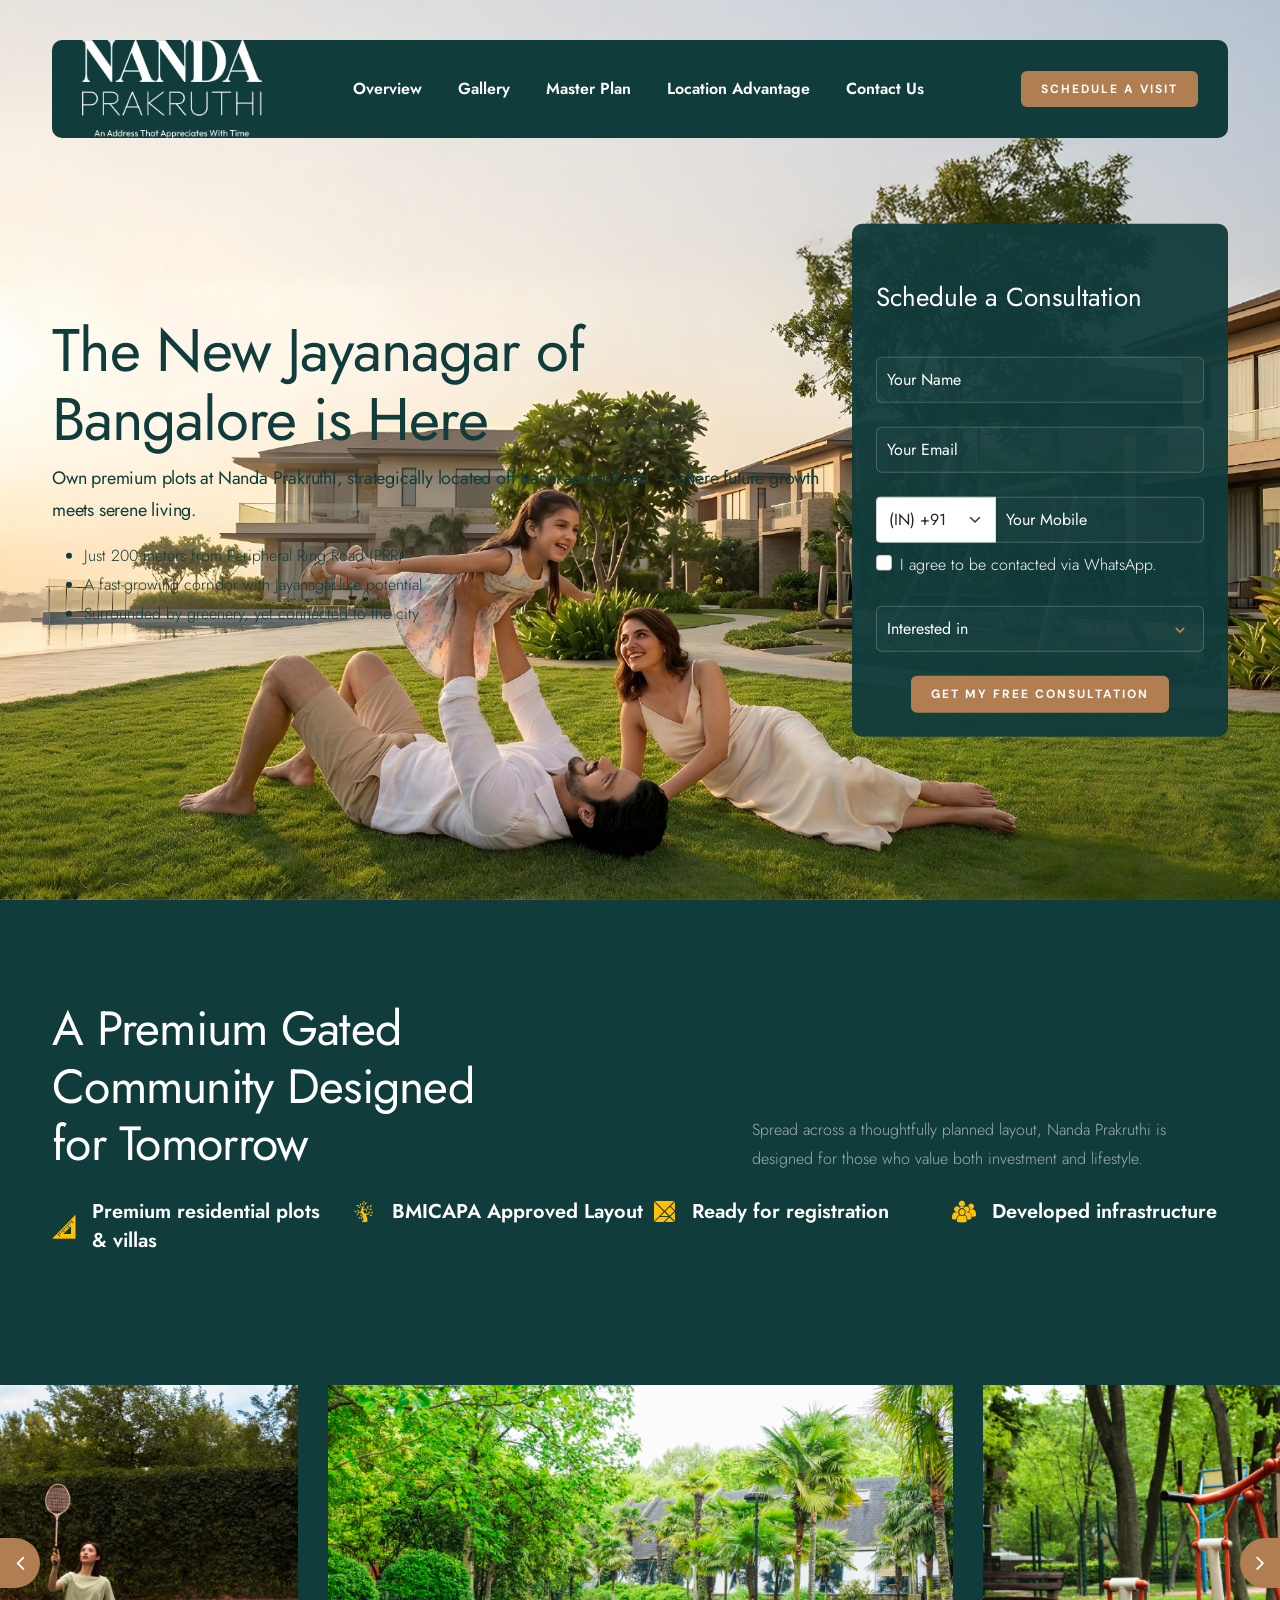
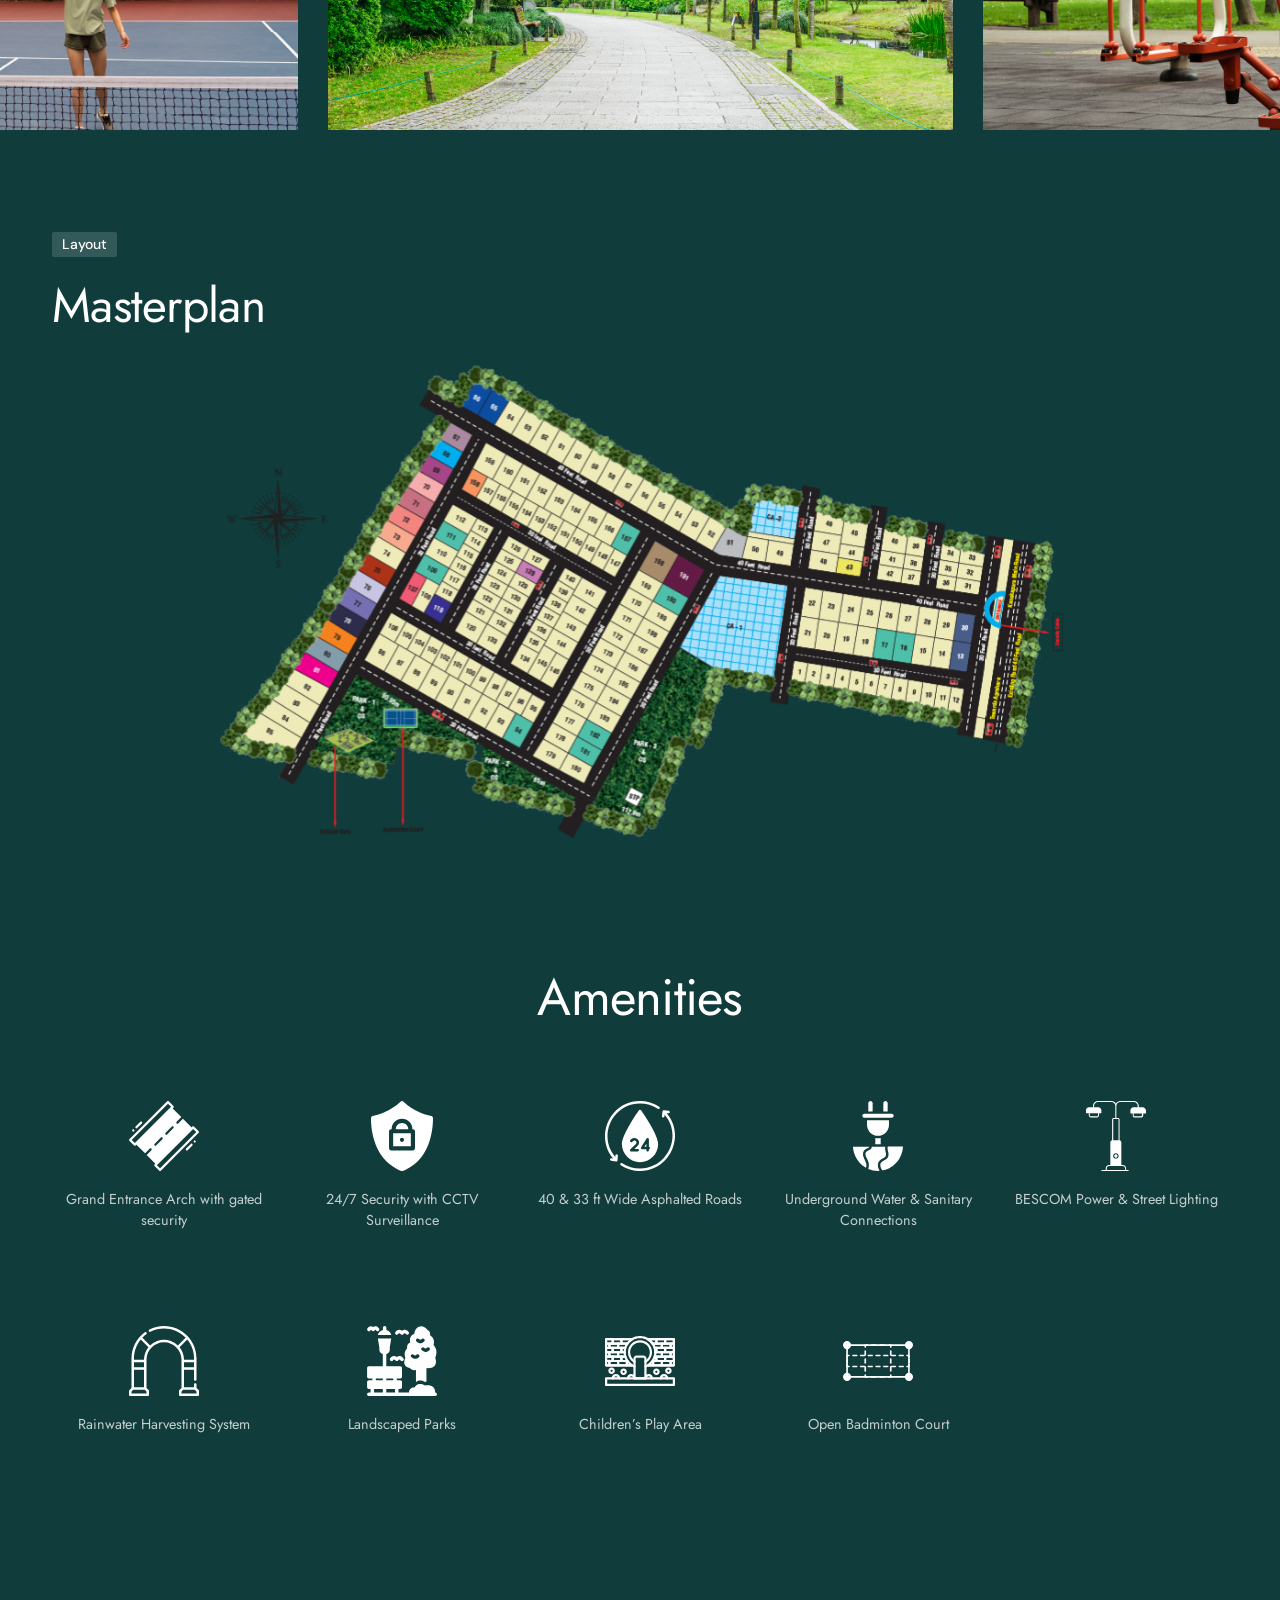
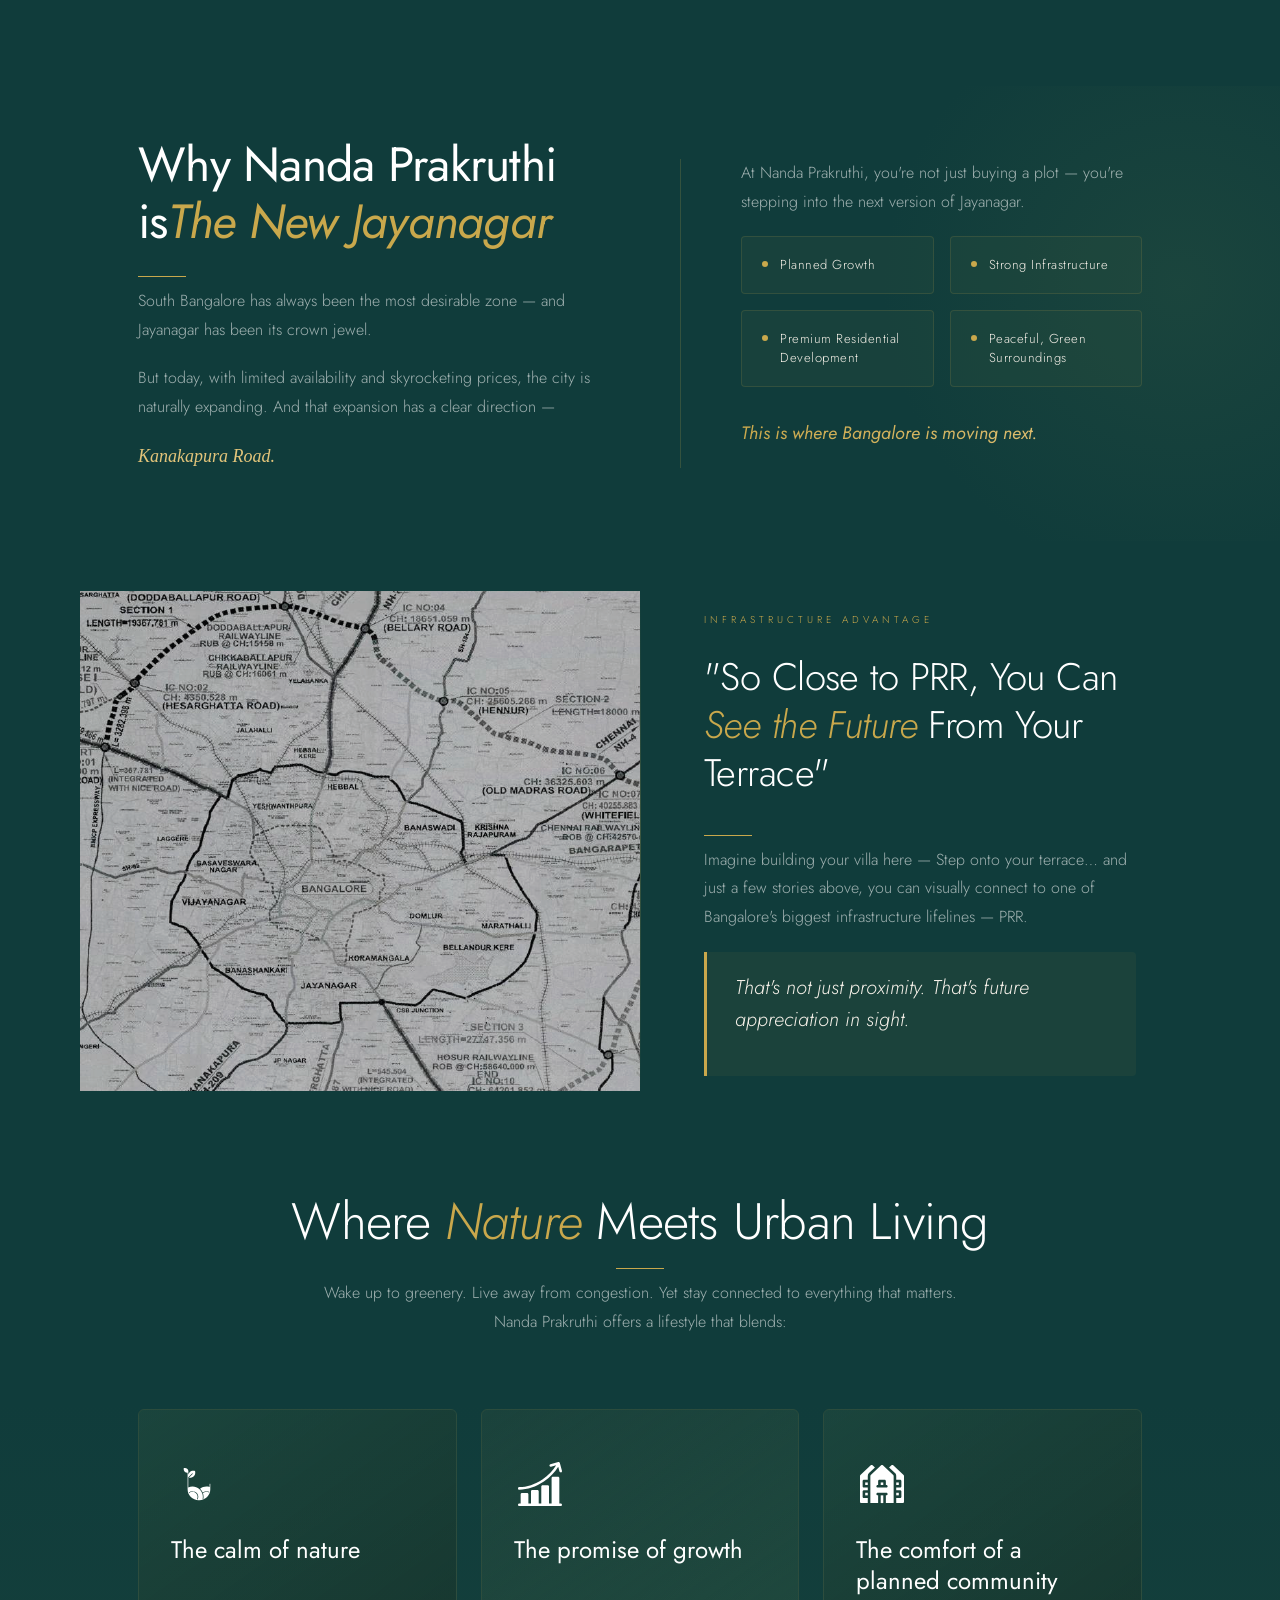
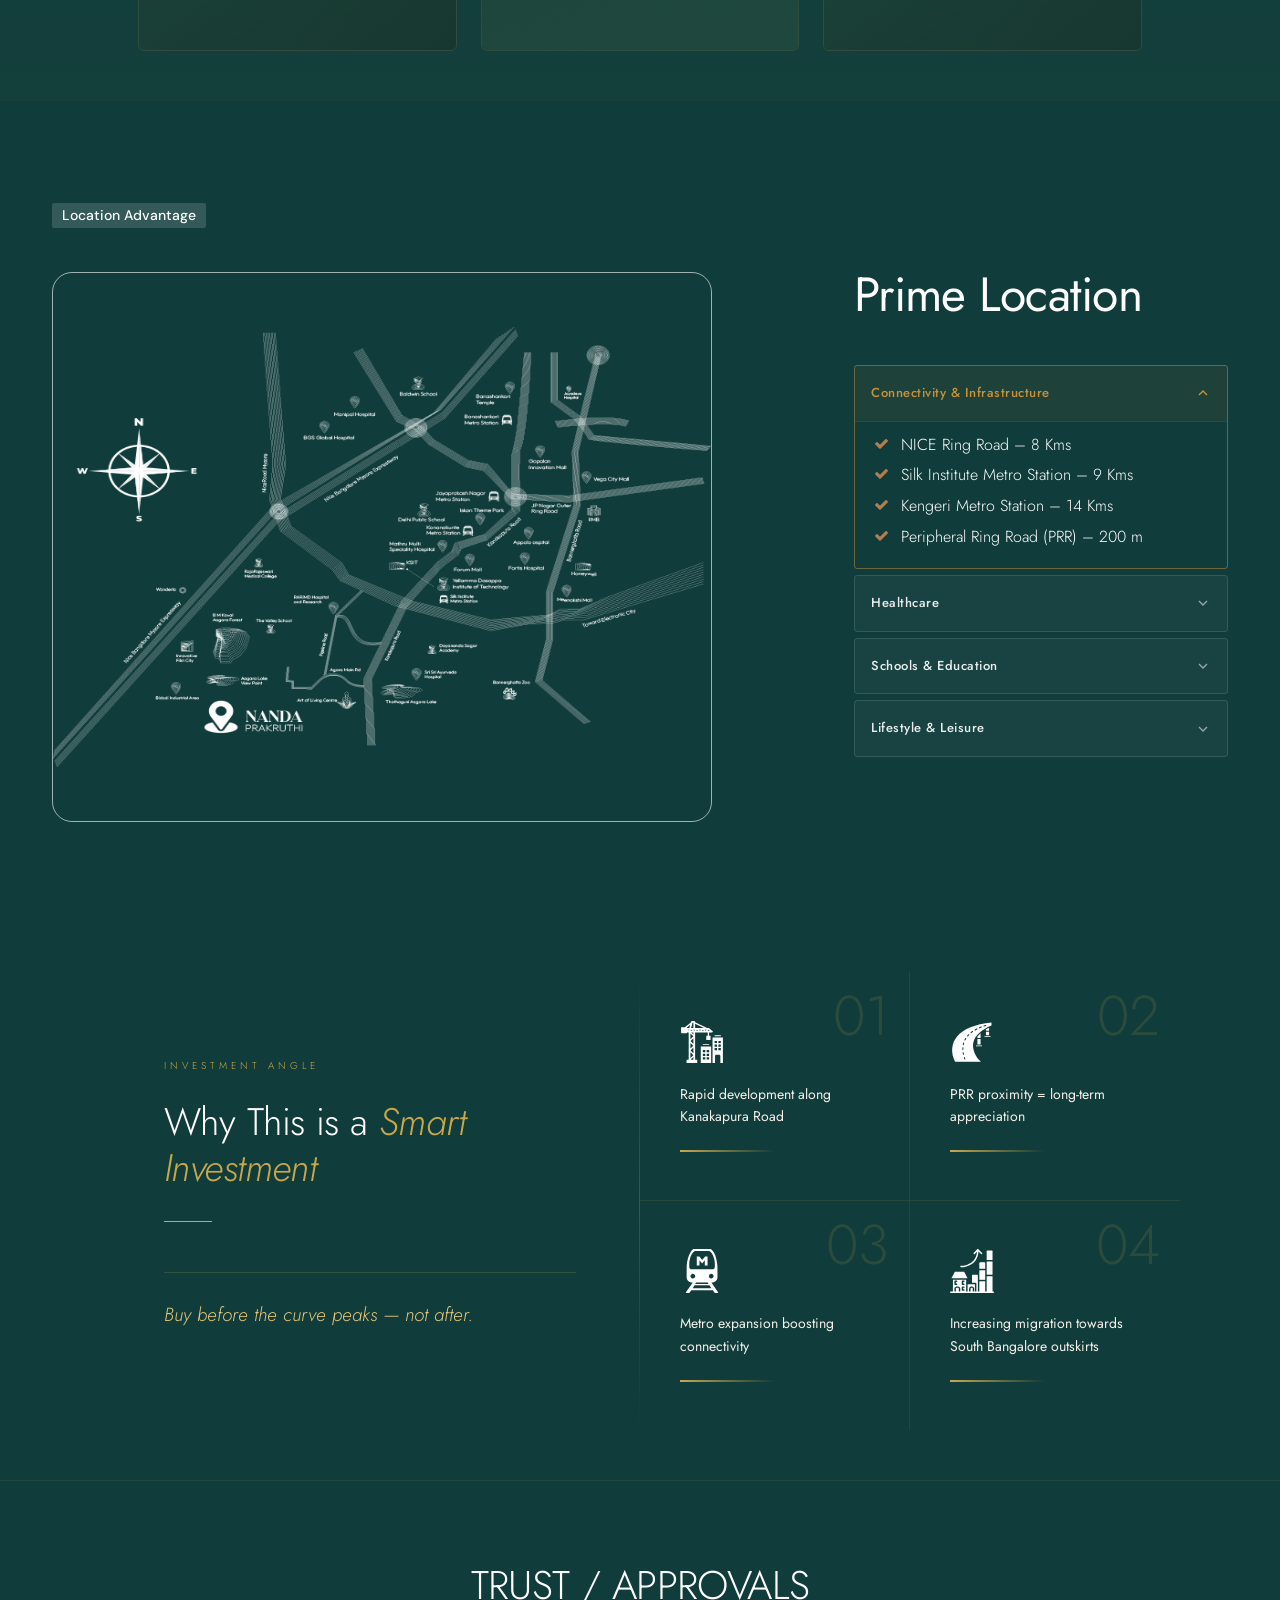
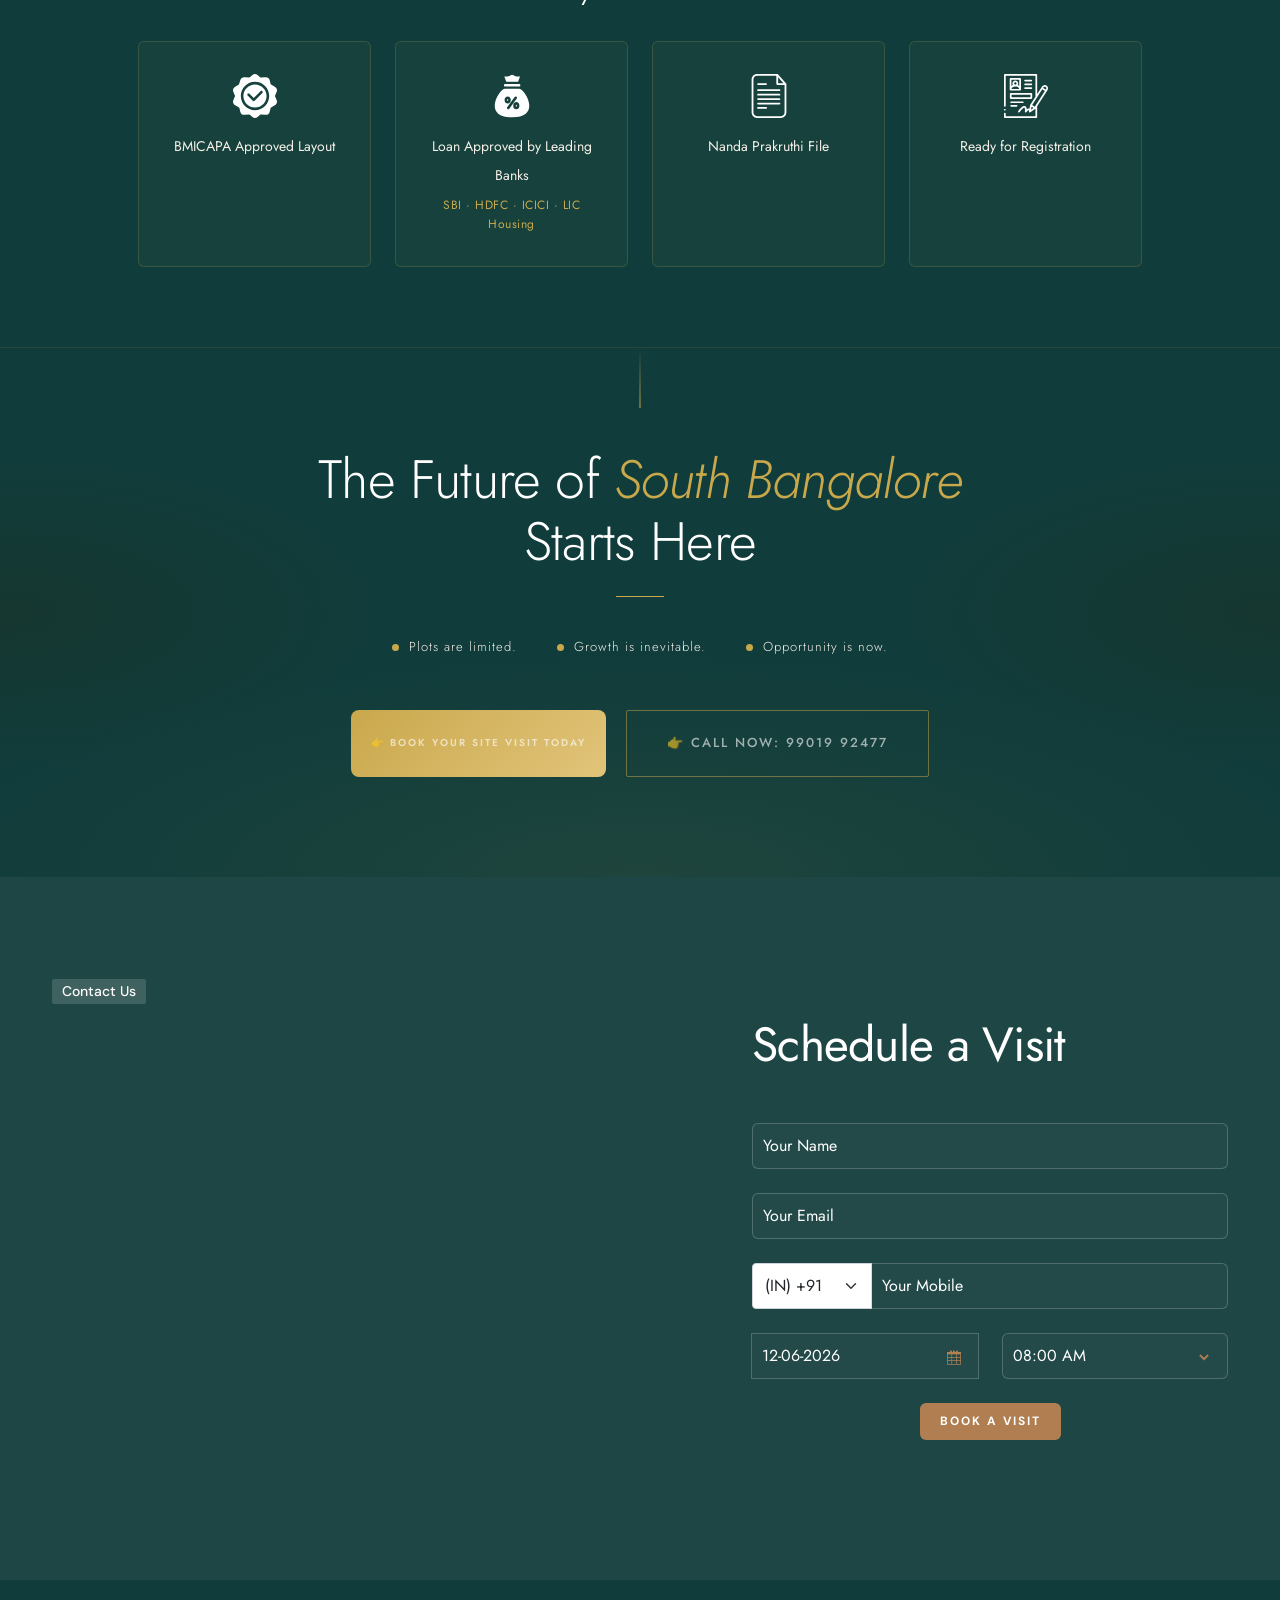
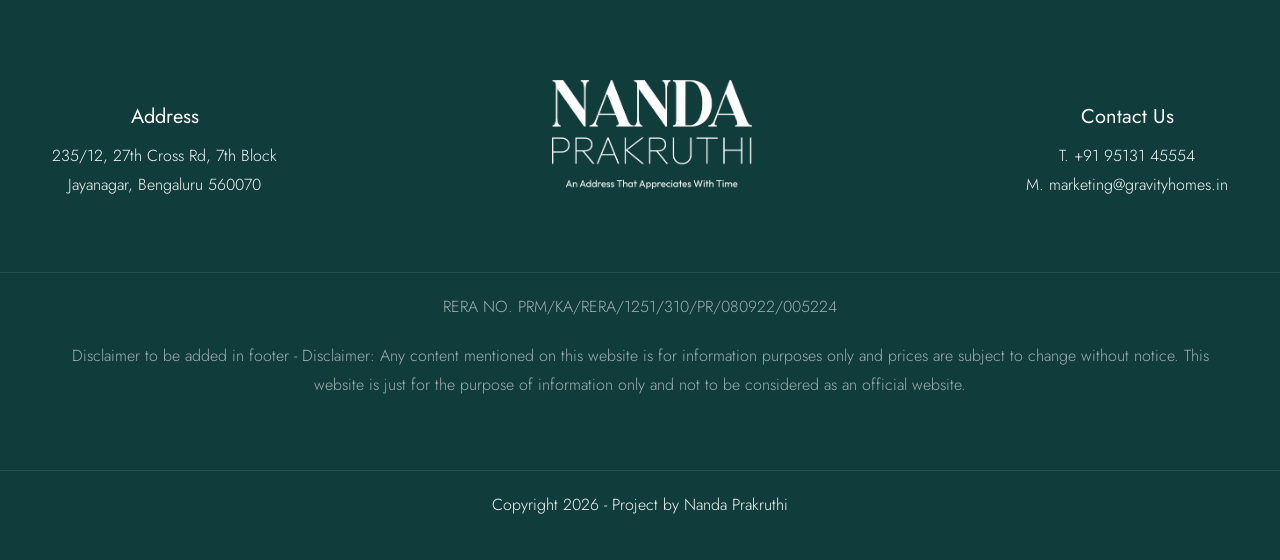
==== commit 05a168b8: "Changes done" ====
--- a/index.html
+++ b/index.html
@@ -1,8 +1,8 @@
 <!DOCTYPE html>
 <html lang="en">
-    <head><meta content="text/html;charset=utf-8" http-equiv="Content-Type"><meta content="width=device-width,initial-scale=1" name="viewport"><title>Gravity Aranya Villament - 3&4 BHK Eco Luxury Villa Apartment Bangalore South</title><meta name="description" content="Discover Gravity Aranya Villament, eco-friendly 3 & 4 BHK luxury villa apartments (villaments) at the edge of Turahalli Forest, South Bangalore. Experience sustainable living, biophilic architecture, and premium amenities in a gated community. Limited units available."><meta name="keywords" content="Gravity Aranya, villament, eco luxury, villa apartment, 3 BHK, 4 BHK, South Bangalore, Turahalli Forest, sustainable living, biophilic architecture, gated community, Bangalore real estate, eco-friendly homes"><meta name="author" content="Gravity Homes"><meta property="og:title" content="Gravity Aranya Villament - 3&4 BHK Eco Luxury Villa Apartment Bangalore South"><meta property="og:description" content="Eco-friendly 3 & 4 BHK villaments in South Bangalore. Live at the edge of Turahalli Forest with sustainable design, premium amenities, and limited availability."><meta property="og:type" content="website"><meta property="og:url" content="https://gravity-aranya.com/"><meta property="og:image" content="images/banner1.webp"><meta property="og:site_name" content="Gravity Aranya"><meta name="twitter:card" content="summary_large_image"><meta name="twitter:title" content="Gravity Aranya Villament - 3&4 BHK Eco Luxury Villa Apartment Bangalore South"><meta name="twitter:description" content="Eco-friendly 3 & 4 BHK villaments in South Bangalore. Live at the edge of Turahalli Forest with sustainable design, premium amenities, and limited availability."><meta name="twitter:image" content="https://gravity-aranya.com/images/slider/banner1.webp"><script async="" src="js/fbevents.js"></script>
+    <head><meta content="text/html;charset=utf-8" http-equiv="Content-Type"><meta content="width=device-width,initial-scale=1" name="viewport"><title>Nanda Prakruthi - 3&4 BHK Eco Luxury Villa Apartment Bangalore South</title><meta name="description" content="Discover Gravity Aranya Villament, eco-friendly 3 & 4 BHK luxury villa apartments (villaments) at the edge of Turahalli Forest, South Bangalore. Experience sustainable living, biophilic architecture, and premium amenities in a gated community. Limited units available."><meta name="keywords" content="Gravity Aranya, villament, eco luxury, villa apartment, 3 BHK, 4 BHK, South Bangalore, Turahalli Forest, sustainable living, biophilic architecture, gated community, Bangalore real estate, eco-friendly homes"><meta name="author" content="Gravity Homes"><meta property="og:title" content="Gravity Aranya Villament - 3&4 BHK Eco Luxury Villa Apartment Bangalore South"><meta property="og:description" content="Eco-friendly 3 & 4 BHK villaments in South Bangalore. Live at the edge of Turahalli Forest with sustainable design, premium amenities, and limited availability."><meta property="og:type" content="website"><meta property="og:url" content="https://gravity-aranya.com/"><meta property="og:image" content="images/banner1.webp"><meta property="og:site_name" content="Gravity Aranya"><meta name="twitter:card" content="summary_large_image"><meta name="twitter:title" content="Gravity Aranya Villament - 3&4 BHK Eco Luxury Villa Apartment Bangalore South"><meta name="twitter:description" content="Eco-friendly 3 & 4 BHK villaments in South Bangalore. Live at the edge of Turahalli Forest with sustainable design, premium amenities, and limited availability."><meta name="twitter:image" content="https://gravity-aranya.com/images/slider/banner1.webp"><script async="" src="js/fbevents.js"></script>
         <script async="" src="js/gtm.js"></script>
-        <script type="application/ld+json">{"@context": "https://schema.org","@type": "Residence","name": "Gravity Aranya Villament","description": "Eco-friendly 3 & 4 BHK luxury villa apartments (villaments) at the edge of Turahalli Forest, South Bangalore. Sustainable living, biophilic architecture, and premium amenities in a gated community.","image": "https://www.gravity-aranya.com/images/slider/banner1.webp","address": {"@type": "PostalAddress","streetAddress": "235/12, 27th Cross Rd, 7th Block, Jayanagar","addressLocality": "Bengaluru","addressRegion": "Karnataka","postalCode": "560070","addressCountry": "IN"},"geo": {"@type": "GeoCoordinates","latitude": 12.896473,"longitude": 77.4777598},"telephone": "+91 95131 45554","url": "https://www.gravity-aranya.com/","amenityFeature": [{ "@type": "LocationFeatureSpecification", "name": "Forest View", "value": true },{ "@type": "LocationFeatureSpecification", "name": "Eco-friendly Design", "value": true },{ "@type": "LocationFeatureSpecification", "name": "Gated Community", "value": true },{ "@type": "LocationFeatureSpecification", "name": "Clubhouse", "value": true },{ "@type": "LocationFeatureSpecification", "name": "Central Courtyard", "value": true }],"numberOfRooms": 3,"petsAllowed": true}</script><link rel="preload" href="images/slider/banner1.webp" as="image"><link rel="preload" href="images/slider/banner1-m.webp" as="image"><link rel="icon" href="images/icon.webp" type="image/gif" sizes="16x16"><link rel="preload" href="css/bootstrap.min.css" as="style"><link rel="preload" href="css/style.css" as="style"><link rel="preload" href="css/swiper.css" as="style"><link rel="preload" href="css/swiper-custom-1.css" as="style"><link href="css/bootstrap.min.css" rel="stylesheet" type="text/css" id="bootstrap"><link href="css/style.css" rel="stylesheet" type="text/css"><link href="css/swiper.css" rel="stylesheet" type="text/css"><link href="css/swiper-custom-1.css" rel="stylesheet" type="text/css"><link href="css/plugins.css" rel="stylesheet" type="text/css"><link href="css/coloring.css" rel="stylesheet" type="text/css"><link href="css/datepicker.css" rel="stylesheet" type="text/css"><link id="colors" href="css/scheme-01.css" rel="stylesheet" type="text/css"><script>
+        <script type="application/ld+json">{"@context": "https://schema.org","@type": "Residence","name": "Nanda Prakruthi","description": "Eco-friendly 3 & 4 BHK luxury villa apartments (villaments) at the edge of Turahalli Forest, South Bangalore. Sustainable living, biophilic architecture, and premium amenities in a gated community.","image": "https://www.gravity-aranya.com/images/slider/banner1.webp","address": {"@type": "PostalAddress","streetAddress": "235/12, 27th Cross Rd, 7th Block, Jayanagar","addressLocality": "Bengaluru","addressRegion": "Karnataka","postalCode": "560070","addressCountry": "IN"},"geo": {"@type": "GeoCoordinates","latitude": 12.896473,"longitude": 77.4777598},"telephone": "+91 95131 45554","url": "https://www.gravity-aranya.com/","amenityFeature": [{ "@type": "LocationFeatureSpecification", "name": "Forest View", "value": true },{ "@type": "LocationFeatureSpecification", "name": "Eco-friendly Design", "value": true },{ "@type": "LocationFeatureSpecification", "name": "Gated Community", "value": true },{ "@type": "LocationFeatureSpecification", "name": "Clubhouse", "value": true },{ "@type": "LocationFeatureSpecification", "name": "Central Courtyard", "value": true }],"numberOfRooms": 3,"petsAllowed": true}</script><link rel="preload" href="images/slider/banner1.webp" as="image"><link rel="preload" href="images/slider/banner1-m.webp" as="image"><link rel="icon" href="images/icon.webp" type="image/gif" sizes="16x16"><link rel="preload" href="css/bootstrap.min.css" as="style"><link rel="preload" href="css/style.css" as="style"><link rel="preload" href="css/swiper.css" as="style"><link rel="preload" href="css/swiper-custom-1.css" as="style"><link href="css/bootstrap.min.css" rel="stylesheet" type="text/css" id="bootstrap"><link href="css/style.css" rel="stylesheet" type="text/css"><link href="css/swiper.css" rel="stylesheet" type="text/css"><link href="css/swiper-custom-1.css" rel="stylesheet" type="text/css"><link href="css/plugins.css" rel="stylesheet" type="text/css"><link href="css/coloring.css" rel="stylesheet" type="text/css"><link href="css/datepicker.css" rel="stylesheet" type="text/css"><link id="colors" href="css/scheme-01.css" rel="stylesheet" type="text/css"><script>
             (function (e, t, a, n, r) {
                 e[n] = e[n] || [],
                 e[n].push({
@@ -48,9 +48,9 @@
                                 <div class="de-flex">
                                     <div class="de-flex-col">
                                         <div id="logo">
-                                            <a href="index.html"><img class="logo-main" src="images/logo.webp" alt="">
-                                                <img class="logo-scroll" src="images/logo.webp" alt="">
-                                                <img class="logo-mobile" src="images/logo.webp" alt=""></a>
+                                            <a href="index.html"><img class="logo-main" src="./images/Logo.png" alt="">
+                                                <img class="logo-scroll" src="./images/Logo.png" alt="">
+                                                <img class="logo-mobile" src="./images/Logo.png" alt=""></a>
                                         </div>
                                     </div>
                                     <div class="de-flex-col">
@@ -103,28 +103,29 @@
                     } /* Landscape orientation */
                     @media(orientation: landscape) {
                         #aranya-hero {
-                            background-image: url('images/banner3.webp');
+                            background-image: url('./images/banner 2.png');
                         }
                     }
                 </style>
+                <!-- <img src="./images/banner 2.png" alt=""> -->
                 <div class="abs w-100 abs-centered z-2">
                     <div class="container">
                         <div class="spacer-double"></div>
                         <div class="row g-4 align-items-center justify-content-center">
                             <div class="col-md-8 text-left">
-                                <h1 class="mb-2">The New Jayanagar of Bangalore is Here</h1>
-                                <p class="lead mb-3">Own premium plots at Nanda Prakruthi, strategically located off Kanakapura Road — where future growth meets serene living.</p>
+                                <h1 class="mb-2" style="color: var(--bg-dark-1);">The New Jayanagar of Bangalore is Here</h1>
+                                <p class="lead mb-3" style="color: var(--bg-dark-1);">Own premium plots at Nanda Prakruthi, strategically located off Kanakapura Road — where future growth meets serene living.</p>
                                 <ul>
-                                    <li>Just 200 meters from Peripheral Ring Road (PRR)</li>
-                                    <li>A fast-growing corridor with Jayanagar-like potential</li>
-                                    <li>Surrounded by greenery, yet connected to the city</li>
+                                    <li style="color: var(--bg-dark-1);">Just 200 meters from Peripheral Ring Road (PRR)</li>
+                                    <li style="color: var(--bg-dark-1);">A fast-growing corridor with Jayanagar-like potential</li>
+                                    <li style="color: var(--bg-dark-1);">Surrounded by greenery, yet connected to the city</li>
                                 </ul>
-                                <a class="btn-main btn-line bg-blur fx-slide" href="#aranya-contact">
+                                <!-- <a class="btn-main btn-line bg-blur fx-slide" href="#aranya-contact">
                                     <span>Book Site Visit</span>
                                 </a>
                                 <a class="btn-main getdetails btn-line bg-blur fx-slide" href="#" id="get-brochure-btn">
                                     <span>Download Brochure</span>
-                                </a>
+                                </a> -->
                                 <script>
                                     document.addEventListener("DOMContentLoaded", function () {
                                         function e() {
@@ -183,7 +184,7 @@
                                     }
                                 </style>
                             </div>
-                            <div class="col-md-4 d-none d-md-block text-left">
+                            <!-- <div class="col-md-4 d-none d-md-block text-left">
                                 <form id="gravityform1" name="gravityform1" class="gravity-form rounded rounded-1 border-1 border-success p-4" action="javascript:void(0);" method="post" style="background:rgba(16,60,59,.95)">
                                     <div class="spacer-single"></div>
                                     <h3>Schedule a Consultation</h3>
@@ -509,6 +510,89 @@
                                     <input type="hidden" name="date" value="NA">
                                     <input type="hidden" name="time" value="NA"><div id="gravityresponse1" class="response"></div>
                                 </form>
+                            </div> -->
+                            <div class="col-md-4 d-none d-md-block text-left">
+                                <form id="gravityform1" name="gravityform1" class="gravity-form rounded rounded-1 border-1 border-success p-4" action="javascript:void(0);" method="post" style="background:rgba(16,60,59,.95)">
+                                    <div class="spacer-single"></div>
+                                    <h3>Schedule a Consultation</h3>
+                                    <div class="spacer-single"></div>
+
+                                    <div class="row g-4">
+                                        <div class="col-md-12">
+                                            <input type="text" name="name" class="form-control" placeholder="Your Name" required>
+                                        </div>
+
+                                        <div class="col-md-12">
+                                            <input type="text" name="email" class="form-control" placeholder="Your Email" required>
+                                        </div>
+
+                                        <div class="col-md-12">
+                                            <div class="input-group">
+                                                <select name="country_code" class="form-select" style="max-width:120px" required>
+                                                    <option value="+91" selected>(IN) +91</option>
+                                                    <option value="+1">(US) +1</option>
+                                                    <option value="+44">(UK) +44</option>
+                                                    <option value="+61">(AU) +61</option>
+                                                    <option value="+971">(AE) +971</option>
+                                                    <option value="+65">(SG) +65</option>
+                                                    <option value="+81">(JP) +81</option>
+                                                    <option value="+49">(DE) +49</option>
+                                                    <option value="+33">(FR) +33</option>
+                                                    <option value="+39">(IT) +39</option>
+                                                    <option value="+86">(CN) +86</option>
+                                                    <option value="+7">(RU) +7</option>
+                                                    <option value="+27">(ZA) +27</option>
+                                                    <option value="+34">(ES) +34</option>
+                                                    <option value="+55">(BR) +55</option>
+                                                    <option value="+974">(QA) +974</option>
+                                                    <option value="+966">(SA) +966</option>
+                                                    <option value="+880">(BD) +880</option>
+                                                    <option value="+92">(PK) +92</option>
+                                                    <option value="+94">(LK) +94</option>
+                                                </select>
+
+                                                <input type="tel" name="phone" class="form-control" placeholder="Your Mobile" required>
+                                            </div>
+
+                                            <div class="form-check mt-2">
+                                                <input class="form-check-input" type="checkbox" name="whatsapp_optin" value="yes" id="whatsapp_optin1">
+                                                <label class="form-check-label text-white" for="whatsapp_optin1">
+                                                    I agree to be contacted via WhatsApp.
+                                                </label>
+                                            </div>
+                                        </div>
+
+                                        <div class="col-md-12">
+                                            <div class="relative">
+                                                <select name="type" class="form-control" required>
+                                                    <option value="">Interested in</option>
+                                                    <option value="3bhk">3 BHK</option>
+                                                    <option value="4bhk">4 BHK</option>
+                                                    <option value="notsure">Not Sure</option>
+                                                </select>
+                                                <i class="absolute top-0 end-0 id-color pt-3 pe-3 icofont-simple-down"></i>
+                                            </div>
+                                        </div>
+
+                                        <div class="col-md-12">
+                                            <div class="text-center">
+                                                <div id="submit">
+                                                    <button id="gravitysubmit1" name="gravitysubmit1" type="submit" class="btn-main gravity-submit">
+                                                        Get My Free Consultation
+                                                    </button>
+                                                </div>
+                                                <!-- <p>Only 10 free consultations left this week</p> -->
+                                            </div>
+                                        </div>
+                                    </div>
+
+                                    <input type="hidden" name="subject" value="Gravity Aranya Leads - Form1">
+                                    <input type="hidden" name="message" value="Gravity Aranya Enquiry">
+                                    <input type="hidden" name="date" value="NA">
+                                    <input type="hidden" name="time" value="NA">
+
+                                    <div id="gravityresponse1" class="response"></div>
+                                </form>
                             </div>
                         </div>
                     </div>
@@ -555,7 +639,7 @@
                     </div>
                 </div>
             </div>
-            <div class="gradient-edge-bottom op-8"></div>
+            <div class="gradient-edge-bottom op-8" style="display: none !important;"></div>
         </section>
         <section id="aranya-about">
             <div class="container">
@@ -615,7 +699,7 @@
                     </div>
                 </div>
                 <div class="spacer-single"></div>
-                <div class="col-12">
+                <!-- <div class="col-12">
                     <div class="text-center"><input type="button" id="allfeatures" data-bs-toggle="collapse" data-bs-target="#collapseExample" aria-expanded="false" aria-controls="collapseExample" value="View All Exclusives" class="btn-main"></div>
                     <div class="collapse" id="collapseExample" style="background:#103c3b">
                         <div class="card card-body" style="background:#103c3b">
@@ -699,7 +783,7 @@
                             </div>
                         </div>
                     </div>
-                </div>
+                </div> -->
             </div>
         </section>
         <section class="p-0 overflow-hidden">
@@ -714,82 +798,83 @@
                                         <div class="overflow-hidden text-light">
                                             <div class="gradient-edge-top h-50 op-8"></div>
                                             <div class="abs h-100 start-0 z-2 p-4">
-                                                <h3>Living Room</h3>
-                                            </div><img src="images/living-img.webp" class="w-100" alt=""></div>
+                                                <!-- <h3>Living Room</h3> -->
+                                            </div><img src="./images/gallery 1.png" class="w-100" alt=""></div>
                                     </div>
                                 </div><!-- item end --><!-- item begin --><div class="item">
                                     <div class="relative">
                                         <div class="overflow-hidden text-light">
                                             <div class="gradient-edge-top h-50 op-8"></div>
                                             <div class="abs h-100 start-0 z-2 p-4">
-                                                <h3>Dining Room</h3>
-                                            </div><img src="images/dining-img.webp" class="w-100" alt=""></div>
+                                                <!-- <h3>Dining Room</h3> -->
+                                            </div><img src="./images/gallery 2.png" class="w-100" alt=""></div>
                                     </div>
                                 </div><!-- item end --><!-- item begin --><div class="item">
                                     <div class="relative">
                                         <div class="overflow-hidden text-light">
                                             <div class="gradient-edge-top h-50 op-8"></div>
                                             <div class="abs h-100 start-0 z-2 p-4">
-                                                <h3>Kitchen</h3>
-                                            </div><img src="images/kitchen-img.webp" class="w-100" alt=""></div>
+                                                <!-- <h3>Kitchen</h3> -->
+                                            </div><img src="./images/gallery 3.png" class="w-100" alt=""></div>
                                     </div>
                                 </div><!-- item end --><!-- item begin --><div class="item">
                                     <div class="relative">
                                         <div class="overflow-hidden text-light">
                                             <div class="gradient-edge-top h-50 op-8"></div>
                                             <div class="abs h-100 start-0 z-2 p-4">
-                                                <h3>Master Bedroom</h3>
-                                            </div><img src="images/master-img.webp" class="w-100" alt=""></div>
+                                                <!-- <h3>Master Bedroom</h3> -->
+                                            </div><img src="./images/gallery 4.png" class="w-100" alt=""></div>
                                     </div>
                                 </div><!-- item end --><!-- item begin --><div class="item">
                                     <div class="relative">
                                         <div class="overflow-hidden text-light">
                                             <div class="gradient-edge-top h-50 op-8"></div>
                                             <div class="abs h-100 start-0 z-2 p-4">
-                                                <h3>Bathroom</h3>
-                                            </div><img src="images/bath-img.webp" class="w-100" alt=""></div>
+                                                <!-- <h3>Bathroom</h3> -->
+                                            </div><img src="./images/gallery 5.png" class="w-100" alt=""></div>
                                     </div>
                                 </div><!-- item end --><!-- item begin --><div class="item">
                                     <div class="relative">
                                         <div class="overflow-hidden text-light">
                                             <div class="gradient-edge-top h-50 op-8"></div>
                                             <div class="abs h-100 start-0 z-2 p-4">
-                                                <h3>Room</h3>
-                                            </div><img src="images/room-img.webp" class="w-100" alt=""></div>
+                                                <!-- <h3>Room</h3> -->
+                                            </div><img src="./images/gallery 1.png" class="w-100" alt=""></div>
                                     </div>
                                 </div><!-- item end --><div class="item">
                                     <div class="relative">
                                         <div class="overflow-hidden text-light">
                                             <div class="gradient-edge-top h-50 op-8"></div>
                                             <div class="abs h-100 start-0 z-2 p-4">
-                                                <h3>Kids Room</h3>
-                                            </div><img src="images/kids-room-img.webp" class="w-100" alt=""></div>
+                                                <!-- <h3>Kids Room</h3> -->
+                                            </div><img src="./images/gallery 2.png" class="w-100" alt=""></div>
                                     </div>
                                 </div><!-- item end --><div class="item">
                                     <div class="relative">
                                         <div class="overflow-hidden text-light">
                                             <div class="gradient-edge-top h-50 op-8"></div>
                                             <div class="abs h-100 start-0 z-2 p-4">
-                                                <h3>Study Area</h3>
-                                            </div><img src="images/study-img.webp" class="w-100" alt=""></div>
+                                                <!-- <h3>Study Area</h3> -->
+                                            </div><img src="./images/gallery 3.png" class="w-100" alt=""></div>
                                     </div>
                                 </div><!-- item end --><div class="item">
                                     <div class="relative">
                                         <div class="overflow-hidden text-light">
                                             <div class="gradient-edge-top h-50 op-8"></div>
                                             <div class="abs h-100 start-0 z-2 p-4">
-                                                <h3>Walk-in Closet</h3>
-                                            </div><img src="images/closet-img.webp" class="w-100" alt=""></div>
+                                                <!-- <h3>Walk-in Closet</h3> -->
+                                            </div><img src="./images/gallery 4.png" class="w-100" alt=""></div>
                                     </div>
                                 </div><!-- item end --><div class="item">
                                     <div class="relative">
                                         <div class="overflow-hidden text-light">
                                             <div class="gradient-edge-top h-50 op-8"></div>
                                             <div class="abs h-100 start-0 z-2 p-4">
-                                                <h3>Frontyard Garden</h3>
-                                            </div><img src="images/frontyard-img.webp" class="w-100" alt=""></div>
-                                    </div>
-                                </div><!-- item end --><div class="item">
+                                                <!-- <h3>Frontyard Garden</h3> -->
+                                            </div><img src="./images/gallery 5.png" class="w-100" alt=""></div>
+                                    </div>
+                                </div><!-- item end -->
+                                <!-- <div class="item">
                                     <div class="relative">
                                         <div class="overflow-hidden text-light">
                                             <div class="gradient-edge-top h-50 op-8"></div>
@@ -797,7 +882,8 @@
                                                 <h3>Backyard Garden</h3>
                                             </div><img src="images/backyard-img.webp" class="w-100" alt=""></div>
                                     </div>
-                                </div><!-- item end --></div>
+                                </div> -->
+                            </div>
                         </div>
                     </div>
                 </div>
@@ -810,23 +896,20 @@
                         <div class="pe-lg-3">
                             <div class="subtitle wow fadeInUp" data-wow-delay=".2s">Layout</div>
                             <h2 class="wow fadeInUp" data-wow-delay=".4s">Masterplan</h2>
-                        </div><img src="images/master-plan.webp" title="master plan" alt="master-plan" loading="lazy" class="w-100 wow fadeInUp" data-wow-delay=".2s"></div>
-                    <div class="amenities-section-wrapper">
+                        </div><img src="./images/master plan.png" title="master plan" alt="master-plan" loading="lazy" class="w-100 wow fadeInUp" data-wow-delay=".2s"></div>
+                    <!-- <div class="amenities-section-wrapper">
                         <h3 class="wow fadeInUp amenities-title" data-wow-delay=".4s">AMENITIES</h3>
                         <div class="amenities-section-content-wrapper">
                             <div class="col-lg-3">
                                 <div class="pe-lg-3">
                                     <div class="relative overflow-hidden">
                                         <div class="d-flex bg-dark-2 px-4 py-2">
-                                            <!-- <div class="w-10 fw-600">1</div> -->
                                             <div class="w-90">•	Grand Entrance Arch with gated security</div>
                                         </div>
                                         <div class="d-flex px-4 py-2">
-                                            <!-- <div class="w-10 fw-600">2</div> -->
                                             <div class="w-90">•	24/7 Security with CCTV Surveillance</div>
                                         </div>
                                         <div class="d-flex bg-dark-2 px-4 py-2">
-                                            <!-- <div class="w-10 fw-600">3</div> -->
                                             <div class="w-90">•	40 & 33 ft Wide Asphalted Roads</div>
                                         </div>
                                     </div>
@@ -834,18 +917,14 @@
                             </div>
                             <div class="col-lg-3">
                                 <div class="pe-lg-3">
-                                    <!-- <h3 class="wow fadeInUp" data-wow-delay=".4s">Central Courtyard</h3> -->
                                     <div class="relative overflow-hidden">
                                         <div class="d-flex px-4 py-2">
-                                            <!-- <div class="w-10 fw-600">4</div> -->
                                             <div class="w-90">•	Underground Water & Sanitary Connections</div>
                                         </div>
                                         <div class="d-flex bg-dark-2 px-4 py-2">
-                                            <!-- <div class="w-10 fw-600">6</div> -->
                                             <div class="w-90">•	Rainwater Harvesting System</div>
                                         </div>
                                         <div class="d-flex px-4 py-2">
-                                            <!-- <div class="w-10 fw-600">7</div> -->
                                             <div class="w-90">•	Landscaped Parks</div>
                                         </div>
                                     </div>
@@ -853,25 +932,73 @@
                             </div>
                             <div class="col-lg-3">
                                 <div class="pe-lg-3">
-                                    <!-- <h3 class="wow fadeInUp" data-wow-delay=".4s">Central Courtyard</h3> -->
                                     <div class="relative overflow-hidden">
                                         <div class="d-flex bg-dark-2 px-4 py-2">
-                                            <!-- <div class="w-10 fw-600">8</div> -->
                                             <div class="w-90">•	Children’s Play Area</div>
                                         </div>
                                         <div class="d-flex  px-4 py-2">
-                                            <!-- <div class="w-10 fw-600">9</div> -->
                                             <div class="w-90">•	Open Badminton Court</div>
                                         </div>
                                         <div class="d-flex bg-dark-2 px-4 py-2">
-                                            <!-- <div class="w-10 fw-600">5</div> -->
                                             <div class="w-90">•	BESCOM Power & Street Lighting</div>
                                         </div>
                                     </div>
                                 </div>
                             </div>
                         </div>
-                    </div>
+                    </div> -->
+                    <section class="amenities-section">
+                        <div class="amenities-container">
+                          <h2 class="amenities-title">Amenities</h2>
+                      
+                          <div class="amenities-grid">
+                            <div class="amenity-card">
+                              <img src="./Icons/white Asset 2 (1).svg" alt="Grand Entrance Arch with gated security" class="icons">
+                              <p>Grand Entrance Arch with gated security</p>
+                            </div>
+                      
+                            <div class="amenity-card">
+                              <img src="./Icons/white Asset 2 (8).svg" alt="24/7 Security with CCTV Surveillance" class="icons">
+                              <p>24/7 Security with CCTV Surveillance</p>
+                            </div>
+                      
+                            <div class="amenity-card">
+                              <img src="./Icons/white Asset 2 (3).svg" alt="40 & 33 ft Wide Asphalted Roads" class="icons">
+                              <p>40 & 33 ft Wide Asphalted Roads</p>
+                            </div>
+                      
+                            <div class="amenity-card">
+                              <img src="./Icons/white Asset 2 (4).svg" alt="Underground Water & Sanitary Connections" class="icons">
+                              <p>Underground Water & Sanitary Connections</p>
+                            </div>
+                      
+                            <div class="amenity-card">
+                              <img src="./Icons/white Asset 2 (7).svg" alt="BESCOM Power & Street Lighting" class="icons">
+                              <p>BESCOM Power & Street Lighting</p>
+                            </div>
+                      
+                            <div class="amenity-card">
+                              <img src="./Icons/white Asset 2 (9).svg" alt="Rainwater Harvesting System" class="icons">
+                              <p>Rainwater Harvesting System</p>
+                            </div>
+                      
+                            <div class="amenity-card">
+                              <img src="./Icons/white Asset 2 (6).svg" alt="Landscaped Parks" class="icons">
+                              <p>Landscaped Parks</p>
+                            </div>
+                      
+                            <div class="amenity-card">
+                              <img src="./Icons/white Asset 2 (2).svg" alt="Children’s Play Area" class="icons">
+                              <p>Children’s Play Area</p>
+                            </div>
+                      
+                            <div class="amenity-card">
+                              <img src="./Icons/white Asset 2 (5).svg" alt="Open Badminton Court" class="icons">
+                              <p>Open Badminton Court</p>
+                            </div>
+                          </div>
+                        </div>
+                    </section>
                     <!-- <div class="col-lg-6">
                         <div class="pe-lg-3">
                             <h3 class="wow fadeInUp" data-wow-delay=".4s">AMENITIES</h3>
@@ -965,7 +1092,7 @@
                 <!-- <div class="prr-image-overlay-bar"></div>
                 <div class="prr-image-placeholder"></div>
                 <div class="prr-image-label">Peripheral Ring Road · Kanakapura</div> -->
-                <img src="./images/A_East_facing_3200.webp" alt="">
+                <img src="./images/PRR.png" alt="">
             </div>
 
             <!-- RIGHT: Content side -->
@@ -999,21 +1126,27 @@
 
                     <div class="lifestyle-card">
                         <div class="lifestyle-card-content">
-                            <div class="card-icon-wrap">🌿</div>
+                            <div class="card-icon-wrap">
+                                <img src="./Icons/garden.svg" alt="" class="icons">
+                            </div>
                             <h3>The calm of nature</h3>
                         </div>
                     </div>
 
                     <div class="lifestyle-card">
                         <div class="lifestyle-card-content">
-                            <div class="card-icon-wrap">📈</div>
+                            <div class="card-icon-wrap">
+                                <img src="./Icons/diagram (1).svg" alt="" class="icons">
+                            </div>
                             <h3>The promise of growth</h3>
                         </div>
                     </div>
 
                     <div class="lifestyle-card">
                         <div class="lifestyle-card-content">
-                            <div class="card-icon-wrap">🏘️</div>
+                            <div class="card-icon-wrap">
+                                <img src="./Icons/house (3).svg" alt="" class="icons">
+                            </div>
                             <h3>The comfort of a planned community</h3>
                         </div>
                     </div>
@@ -1111,7 +1244,7 @@
                             </div>
                         </div>
                     </section> -->
-        <section id="aranya-facilities" class="overlay-dark-1">
+        <!-- <section id="aranya-facilities" class="overlay-dark-1">
             <div class="container">
                 <div class="row g-4 justify-content-between align-items-center">
                     <div class="col-lg-7 relative z-3">
@@ -1137,8 +1270,134 @@
                     </div>
                 </div>
             </div>
+        </section> -->
+
+
+        <section id="aranya-facilities" class="overlay-dark-1">
+            <div class="container">
+                <div class="row g-4 justify-content-between align-items-center">
+                    <div class="col-lg-7 relative z-3">
+                        <div class="me-lg-3">
+                            <div class="subtitle wow fadeInUp" data-wow-delay=".0s">Location Advantage</div>
+                            <img src="./images/Location Advantage.png" style="border: 1px solid; border-radius: 20px;" alt="Location Map" class="w-100 mt-4 wow fadeInUp location-advantages-image" data-wow-delay=".4s">
+                        </div>
+                    </div>
+                    <div class="col-lg-5 d-flex align-items-center">
+                        <div class="spacer-single spacer-double"></div>
+                        <div class="row w-100">
+                            <h2 class="wow fadeInUp" data-wow-delay=".2s">Prime Location</h2>
+                            <!-- <h3>City Convenience Meets Nature Living.</h3> -->
+                            <div class="col wow fadeInUp" data-wow-delay=".2s">
+         
+                                <div class="loc-accordion">
+         
+                                    <div class="loc-item open">
+                                        <div class="loc-header">
+                                            <span>Connectivity & Infrastructure</span>
+                                            <svg class="loc-arrow" viewBox="0 0 24 24" fill="none" stroke="currentColor" stroke-width="2"><polyline points="6 9 12 15 18 9"/></svg>
+                                        </div>
+                                        <div class="loc-body">
+                                            <ul class="ul-check fs-1000 text-white">
+                                                <li>NICE Ring Road – 8 Kms</li>
+                                                <li>Silk Institute Metro Station – 9 Kms</li>
+                                                <li>Kengeri Metro Station – 14 Kms</li>
+                                                <li>Peripheral Ring Road (PRR) – 200 m</li>
+                                            </ul>
+                                        </div>
+                                    </div>
+         
+                                    <div class="loc-item">
+                                        <div class="loc-header">
+                                            <span>Healthcare</span>
+                                            <svg class="loc-arrow" viewBox="0 0 24 24" fill="none" stroke="currentColor" stroke-width="2"><polyline points="6 9 12 15 18 9"/></svg>
+                                        </div>
+                                        <div class="loc-body">
+                                            <ul class="ul-check fs-1000 text-white">
+                                                <li>St. Johns Health Care Center – 2 Kms</li>
+                                                <li>Apollo Hospital – 2.7 Kms</li>
+                                                <li>Lifeline Hospital – 2.8 Kms</li>
+                                                <li>Sri Sri Ayurveda Hospital – 4.8 Kms</li>
+                                                <li>Cloud 9 – 12 Kms</li>
+                                                <li>Cura Hospitals – 13 Kms</li>
+                                            </ul>
+                                        </div>
+                                    </div>
+         
+                                    <div class="loc-item">
+                                        <div class="loc-header">
+                                            <span>Schools & Education</span>
+                                            <svg class="loc-arrow" viewBox="0 0 24 24" fill="none" stroke="currentColor" stroke-width="2"><polyline points="6 9 12 15 18 9"/></svg>
+                                        </div>
+                                        <div class="loc-body">
+                                            <ul class="ul-check fs-1000 text-white">
+                                                <li>DAV Public School – 2.4 Kms</li>
+                                                <li>EuroKids – 3 Kms</li>
+                                                <li>Christ PU College – 3 Kms</li>
+                                                <li>Edify School – 4.1 Kms</li>
+                                                <li>The Valley School – 7 Kms</li>
+                                                <li>BGS International Residential School – 7.2 Kms</li>
+                                                <li>Jyothy Institute of Technology – 6.3 Kms</li>
+                                                <li>Kumarans School – 13 Kms</li>
+                                                <li>NPS Agara – 12 Kms</li>
+                                            </ul>
+                                        </div>
+                                    </div>
+         
+                                    <div class="loc-item">
+                                        <div class="loc-header">
+                                            <span>Lifestyle & Leisure</span>
+                                            <svg class="loc-arrow" viewBox="0 0 24 24" fill="none" stroke="currentColor" stroke-width="2"><polyline points="6 9 12 15 18 9"/></svg>
+                                        </div>
+                                        <div class="loc-body">
+                                            <ul class="ul-check fs-1000 text-white">
+                                                <li>Café Coffee Day – 2.3 Kms</li>
+                                                <li>Art of Living – 4 Kms</li>
+                                                <li>Guhantara Resort – 4.1 Kms</li>
+                                                <li>MTR – 4.5 Kms</li>
+                                                <li>ISS Sports Ground – 9 Kms</li>
+                                                <li>Prestige Forum Mall – 13 Kms</li>
+                                            </ul>
+                                        </div>
+                                    </div>
+         
+                                </div><!-- /loc-accordion -->
+         
+                            </div>
+                        </div>
+                    </div>
+                </div>
+            </div>
         </section>
 
+        
+<script>
+    (function () {
+        document.querySelectorAll('.loc-header').forEach(function (header) {
+            header.addEventListener('click', function () {
+                var item = this.closest('.loc-item');
+                var body = item.querySelector('.loc-body');
+                var isOpen = item.classList.contains('open');
+     
+                document.querySelectorAll('.loc-item').forEach(function (el) {
+                    el.classList.remove('open');
+                    el.querySelector('.loc-body').style.maxHeight = '0';
+                });
+     
+                if (!isOpen) {
+                    item.classList.add('open');
+                    body.style.maxHeight = body.scrollHeight + 'px';
+                }
+            });
+        });
+     
+        // Init open item
+        var openItem = document.querySelector('.loc-item.open');
+        if (openItem) {
+            openItem.querySelector('.loc-body').style.maxHeight =
+                openItem.querySelector('.loc-body').scrollHeight + 'px';
+        }
+    })();
+    </script>
 
         <section
             id="section-investment">
@@ -1158,28 +1417,36 @@
 
                 <div class="invest-stat-card">
                     <div class="stat-number">01</div>
-                    <div class="stat-icon">🏗️</div>
+                    <div class="stat-icon">
+                        <img src="./Icons/contruction.svg" alt="" class="icons">
+                    </div>
                     <div class="stat-text">Rapid development along Kanakapura Road</div>
                     <div class="stat-bar"></div>
                 </div>
 
                 <div class="invest-stat-card">
                     <div class="stat-number">02</div>
-                    <div class="stat-icon">🛣️</div>
+                    <div class="stat-icon">
+                        <img src="./Icons/junction.svg" alt="" class="icons">
+                    </div>
                     <div class="stat-text">PRR proximity = long-term appreciation</div>
                     <div class="stat-bar"></div>
                 </div>
 
                 <div class="invest-stat-card">
                     <div class="stat-number">03</div>
-                    <div class="stat-icon">🚇</div>
+                    <div class="stat-icon">
+                        <img src="./Icons/seoul-metro-logo (1).svg" alt="" class="icons">
+                    </div>
                     <div class="stat-text">Metro expansion boosting connectivity</div>
                     <div class="stat-bar"></div>
                 </div>
 
                 <div class="invest-stat-card">
                     <div class="stat-number">04</div>
-                    <div class="stat-icon">📍</div>
+                    <div class="stat-icon">
+                        <img src="./Icons/housing-rates.svg" alt="" class="icons">
+                    </div>
                     <div class="stat-text">Increasing migration towards South Bangalore outskirts</div>
                     <div class="stat-bar"></div>
                 </div>
@@ -1194,20 +1461,28 @@
                 <h2>TRUST / APPROVALS</h2>
                 <div class="trust-badges">
                     <div class="trust-badge">
-                        <div class="badge-icon">✅</div>
+                        <div class="badge-icon">
+                            <img src="./Icons/quality (2).svg" alt="" class="icons">
+                        </div>
                         <span>BMICAPA Approved Layout</span>
                     </div>
                     <div class="trust-badge">
-                        <div class="badge-icon">🏦</div>
+                        <div class="badge-icon">
+                            <img src="./Icons/money-bag (1).svg" alt="" class="icons">
+                        </div>
                         <span>Loan Approved by Leading Banks<br><small>SBI · HDFC · ICICI · LIC Housing</small>
                         </span>
                     </div>
                     <div class="trust-badge">
-                        <div class="badge-icon">📄</div>
+                        <div class="badge-icon">
+                            <img src="./Icons/file.svg" alt="" class="icons">
+                        </div>
                         <span>Nanda Prakruthi File</span>
                     </div>
                     <div class="trust-badge">
-                        <div class="badge-icon">📝</div>
+                        <div class="badge-icon">
+                            <img src="./Icons/registration.svg" alt="" class="icons">
+                        </div>
                         <span>Ready for Registration</span>
                     </div>
                 </div>
@@ -1260,7 +1535,7 @@
                         <iframe src="https://www.google.com/maps/embed?pb=!1m18!1m12!1m3!1d22980.639945746796!2d77.47775980119404!3d12.896473074356836!2m3!1f0!2f0!3f0!3m2!1i1024!2i768!4f13.1!3m3!1m2!1s0x3bae3f6fb5a41beb%3A0x266b2aa916915002!2sGravity%20Aranya!5e1!3m2!1sen!2sin!4v1754992893480!5m2!1sen!2sin" width="600" height="450" style="border:0" class="w-100" allowfullscreen="" loading="lazy" referrerpolicy="no-referrer-when-downgrade"></iframe>
                     </div>
                     <div class="col-md-5 d-flex align-items-center">
-                        <form id="gravityform2" name="gravityform2" class="gravity-form" action="javascript:void(0);" method="post">
+                        <!-- <form id="gravityform2" name="gravityform2" class="gravity-form" action="javascript:void(0);" method="post">
                             <div class="row g-4">
                                 <h2 class="wow fadeInUp" data-wow-delay=".2s">Schedule a Visit</h2>
                                 <div class="col-md-12"><input type="text" name="name" class="form-control" placeholder="Your Name" required=""></div>
@@ -1594,12 +1869,96 @@
                             <input type="hidden" name="message" value="Gravity Aranya Enquiry">
                             <input type="hidden" name="whatsapp_optin" value="NA">
                             <input type="hidden" name="type" value="NA"><div id="gravityresponse2" class="response"></div>
+                        </form> -->
+                        <form id="gravityform2" name="gravityform2" class="gravity-form" action="javascript:void(0);" method="post">
+                            <div class="row g-4">
+                                <h2 class="wow fadeInUp" data-wow-delay=".2s">Schedule a Visit</h2>
+                        
+                                <div class="col-md-12">
+                                    <input type="text" name="name" class="form-control" placeholder="Your Name" required>
+                                </div>
+                        
+                                <div class="col-md-12">
+                                    <input type="text" name="email" class="form-control" placeholder="Your Email" required>
+                                </div>
+                        
+                                <div class="col-md-12">
+                                    <div class="input-group">
+                                        <select name="country_code" class="form-select" style="max-width:120px" required>
+                                            <option value="+91" selected>(IN) +91</option>
+                                            <option value="+1">(US) +1</option>
+                                            <option value="+44">(UK) +44</option>
+                                            <option value="+61">(AU) +61</option>
+                                            <option value="+971">(AE) +971</option>
+                                            <option value="+65">(SG) +65</option>
+                                            <option value="+81">(JP) +81</option>
+                                            <option value="+49">(DE) +49</option>
+                                            <option value="+33">(FR) +33</option>
+                                            <option value="+39">(IT) +39</option>
+                                            <option value="+86">(CN) +86</option>
+                                            <option value="+7">(RU) +7</option>
+                                            <option value="+27">(ZA) +27</option>
+                                            <option value="+34">(ES) +34</option>
+                                            <option value="+55">(BR) +55</option>
+                                            <option value="+974">(QA) +974</option>
+                                            <option value="+966">(SA) +966</option>
+                                            <option value="+880">(BD) +880</option>
+                                            <option value="+92">(PK) +92</option>
+                                            <option value="+94">(LK) +94</option>
+                                        </select>
+                        
+                                        <input type="tel" name="phone" class="form-control" placeholder="Your Mobile" required>
+                                    </div>
+                                </div>
+                        
+                                <div class="col-md-6">
+                                    <div id="date" class="relative input-group date" data-date-format="mm-dd-yyyy">
+                                        <i class="absolute top-0 end-0 id-color pt-3 pe-3 icofont-calendar"></i>
+                                        <input class="form-control" name="date" type="text" placeholder="Select Date">
+                                        <span class="input-group-addon">
+                                            <i class="glyphicon glyphicon-calendar"></i>
+                                        </span>
+                                    </div>
+                                </div>
+                        
+                                <div class="col-md-6">
+                                    <div class="relative">
+                                        <select name="time" id="time" class="form-control">
+                                            <option value="08:00">08:00 AM</option>
+                                            <option value="09:00">09:00 AM</option>
+                                            <option value="10:00">10:00 AM</option>
+                                            <option value="11:00">11:00 AM</option>
+                                            <option value="12:00">12:00 PM</option>
+                                            <option value="13:00">01:00 PM</option>
+                                            <option value="14:00">02:00 PM</option>
+                                            <option value="15:00">03:00 PM</option>
+                                            <option value="16:00">04:00 PM</option>
+                                            <option value="17:00">05:00 PM</option>
+                                            <option value="18:00">06:00 PM</option>
+                                        </select>
+                                        <i class="absolute top-0 end-0 id-color pt-3 pe-3 icofont-simple-down"></i>
+                                    </div>
+                                </div>
+                        
+                                <div class="col-md-12">
+                                    <div class="text-center">
+                                        <div id="submit">
+                                            <button id="gravitysubmit2" name="gravitysubmit2" type="submit" class="btn-main gravity-submit">
+                                                Book a Visit
+                                            </button>
+                                        </div>
+                                    </div>
+                                </div>
+                            </div>
+                        
+                            <div id="gravityresponse2" class="response"></div>
                         </form>
                     </div>
                 </div>
             </div>
         </section>
-        <section aria-label="section" class="p-0 section-dark">
+        
+        <!-- <section aria-label="section" class="p-0 section-dark">
             <div class="container-fluid">
                 <div class="row">
                     <div class="col-lg-12">
@@ -1615,7 +1974,7 @@
                     </div>
                 </div>
             </div>
-        </section>
+        </section> -->
     </body>
 </html></div><!-- footer begin --><footer class="text-light section-dark">
 <div class="container">
@@ -1624,8 +1983,8 @@
             <div class="d-lg-flex align-items-center justify-content-between text-center">
                 <div>
                     <h3 class="fs-20">Address</h3>235/12, 27th Cross Rd, 7th Block<br>Jayanagar, Bengaluru 560070</div>
-                <div><img src="images/logo.webp" class="w-200px" alt=""><br><div class="social-icons mb-sm-30 mt-4">
-                        <a href="https://www.facebook.com/GravityHomes/">
+                <div><img src="./images/Logo.png" class="w-200px" alt=""><br><div class="social-icons mb-sm-30 mt-4">
+                        <!-- <a href="https://www.facebook.com/GravityHomes/">
                             <i class="fa-brands fa-facebook-f"></i>
                         </a>
                         <a href="https://www.instagram.com/gravityhomesin/">
@@ -1636,7 +1995,7 @@
                         </a>
                         <a href="https://www.youtube.com/@GravityHomes">
                             <i class="fa-brands fa-youtube"></i>
-                        </a>
+                        </a> -->
                     </div>
                 </div>
                 <div>
@@ -1657,7 +2016,7 @@
     <div class="subfooter">
         <div class="container">
             <div class="row">
-                <div class="col-md-12 text-center">Copyright 2025 - Project by Gravity Homes</div>
+                <div class="col-md-12 text-center">Copyright 2026 - Project by Nanda Prakruthi</div>
             </div>
         </div>
     </div>
@@ -1973,7 +2332,105 @@
             <input type="hidden" name="time" value="NA"><div id="gravityresponse3" class="response"></div>
         </form>
     </div>
-</div></div><script>
+</div></div>
+
+
+<script>
+    document.getElementById("gravityform1").addEventListener("submit", async function (e) {
+  e.preventDefault();
+
+  const form = this;
+  const submitBtn = document.getElementById("gravitysubmit1");
+  const responseBox = document.getElementById("gravityresponse1");
+
+  const formData = {
+    name: form.name.value,
+    email: form.email.value,
+    country_code: form.country_code.value,
+    phone: form.phone.value,
+    whatsapp_optin: form.whatsapp_optin.checked ? "yes" : "no",
+    type: form.type.value,
+  };
+
+  submitBtn.disabled = true;
+  submitBtn.innerText = "Submitting...";
+  responseBox.innerHTML = "";
+
+  try {
+    const response = await fetch("https://emailjsfuntions-428145106157.asia-south1.run.app/Nanda-Prakruthi", {
+      method: "POST",
+      headers: {
+        "Content-Type": "application/json",
+      },
+      body: JSON.stringify(formData),
+    });
+
+    const result = await response.json();
+
+    if (result.success) {
+      responseBox.innerHTML = `<span style="color: #28a745;">Thank you! Your consultation request has been submitted successfully.</span>`;
+      form.reset();
+    } else {
+      responseBox.innerHTML = `<span style="color: red;">${result.message || "Something went wrong."}</span>`;
+    }
+  } catch (error) {
+    console.error(error);
+    responseBox.innerHTML = `<span style="color: red;">Server error. Please try again later.</span>`;
+  } finally {
+    submitBtn.disabled = false;
+    submitBtn.innerText = "Get My Free Consultation";
+  }
+});
+</script>
+<script>
+    document.getElementById("gravityform2").addEventListener("submit", async function (e) {
+  e.preventDefault();
+
+  const form = this;
+  const submitBtn = document.getElementById("gravitysubmit2");
+  const responseBox = document.getElementById("gravityresponse2");
+
+  const formData = {
+    name: form.name.value,
+    email: form.email.value,
+    country_code: form.country_code.value,
+    phone: form.phone.value,
+    date: form.date.value,
+    time: form.time.value,
+  };
+
+  submitBtn.disabled = true;
+  submitBtn.innerText = "Submitting...";
+  responseBox.innerHTML = "";
+
+  try {
+    const response = await fetch("https://emailjsfuntions-428145106157.asia-south1.run.app/Nanda-Prakruthi-2", {
+      method: "POST",
+      headers: {
+        "Content-Type": "application/json",
+      },
+      body: JSON.stringify(formData),
+    });
+
+    const result = await response.json();
+
+    if (result.success) {
+      responseBox.innerHTML = `<span style="color: #28a745;">Thank you! Your visit request has been submitted successfully.</span>`;
+      form.reset();
+    } else {
+      responseBox.innerHTML = `<span style="color: red;">${result.message || "Something went wrong."}</span>`;
+    }
+  } catch (error) {
+    console.error("Form submission error:", error);
+    responseBox.innerHTML = `<span style="color: red;">Server error. Please try again later.</span>`;
+  } finally {
+    submitBtn.disabled = false;
+    submitBtn.innerText = "Book a Visit";
+  }
+});
+</script>
+
+<script>
 document.addEventListener("DOMContentLoaded", function () {
     var e = document.querySelectorAll(".getdetails");
     e.forEach(function (e) {
@@ -1983,66 +2440,69 @@
             t.show()
         })
     })
-})</script><script>
-function handleGravityForm(e, n, r) {
-    const t = document.getElementById(e),
-        o = document.getElementById(n),
-        a = document.getElementById(r);
-    t && o && a ? t.addEventListener("submit", (async function (e) {
-        e.preventDefault(),
-        a.innerHTML = "";
-        const n = t.querySelector('[name="name"]') ?. value.trim() || "",
-            r = t.querySelector('[name="email"]') ?. value.trim() || "",
-            s = t.querySelector('[name="phone"]') ?. value.trim() || t.querySelector('[name="number"]') ?. value.trim() || "",
-            i = window.location.href,
-            l = new URLSearchParams(window.location.search);
-        let c = "";
-        if (n || (c += "Name is required.<br>"), r && r.includes("@") || (c += "Valid email is required.<br>"), (! s || s.length < 4 || s.length > 15) && (c += "Valid phone number is required.<br>"), c) 
-            return a.className = "response error",
-            void(a.innerHTML = c);
+})</script>
+
+<script>
+// function handleGravityForm(e, n, r) {
+//     const t = document.getElementById(e),
+//         o = document.getElementById(n),
+//         a = document.getElementById(r);
+//     t && o && a ? t.addEventListener("submit", (async function (e) {
+//         e.preventDefault(),
+//         a.innerHTML = "";
+//         const n = t.querySelector('[name="name"]') ?. value.trim() || "",
+//             r = t.querySelector('[name="email"]') ?. value.trim() || "",
+//             s = t.querySelector('[name="phone"]') ?. value.trim() || t.querySelector('[name="number"]') ?. value.trim() || "",
+//             i = window.location.href,
+//             l = new URLSearchParams(window.location.search);
+//         let c = "";
+//         if (n || (c += "Name is required.<br>"), r && r.includes("@") || (c += "Valid email is required.<br>"), (! s || s.length < 4 || s.length > 15) && (c += "Valid phone number is required.<br>"), c) 
+//             return a.className = "response error",
+//             void(a.innerHTML = c);
         
 
-        o.innerHTML = '<span class="loading"></span> Sending...',
-        o.disabled = !0;
-        const m = new FormData(t);
-        m.append("current_url", i);
-        for (const [e, n] of l.entries()) 
-            m.append("param_${key}", n);
+//         o.innerHTML = '<span class="loading"></span> Sending...',
+//         o.disabled = !0;
+//         const m = new FormData(t);
+//         m.append("current_url", i);
+//         for (const [e, n] of l.entries()) 
+//             m.append("param_${key}", n);
         
 
-        const d = new URLSearchParams(m);
-        try {
-            const e = await fetch("https://script.google.com/macros/s/AKfycbxYe4rbnEGCwYHML6IYMZnX6wTErHLyZz4GZPcGqNaF7oD5U5c6rrl0EAqKfogInTCNGw/exec", {
-                    method: "POST",
-                    body: d
-                }),
-                n = await e.text();
-            console.log("Google Sheets response:", n),
-            a.className = "response success",
-            a.textContent = "Thanks! We'll be in touch shortly.";
-            const r = await fetch("thankyou.php", {
-                    method: "POST",
-                    body: m
-                }),
-                o = await r.text();
-            console.log("Local PHP response:", o),
-            t.reset(),
-            setTimeout((() => window.location.href = "thankyou.html"), 1e3)
-        } catch (e) {
-            a.className = "response error",
-            a.textContent = "Something went wrong. Please try again!",
-            console.error("Error:", e)
-        } finally {
-            o.disabled = !1,
-            o.innerHTML = "Send Message"
-        }
-    })) : console.warn("Missing elements for ${formId}")
-}
-document.addEventListener("DOMContentLoaded", (() => {
-    handleGravityForm("gravityform1", "gravitysubmit1", "gravityresponse1"),
-    handleGravityForm("gravityform2", "gravitysubmit2", "gravityresponse2"),
-    handleGravityForm("gravityform3", "gravitysubmit3", "gravityresponse3")
-}));</script><script src="js/vendors.js"></script><script src="js/scripts.js"></script><script src="js/swiper.js"></script><script src="js/custom-swiper-2.js"></script><link href="css/fonts.css" rel="stylesheet" type="text/css"><script>
+//         const d = new URLSearchParams(m);
+//         try {
+//             const e = await fetch("https://script.google.com/macros/s/AKfycbxYe4rbnEGCwYHML6IYMZnX6wTErHLyZz4GZPcGqNaF7oD5U5c6rrl0EAqKfogInTCNGw/exec", {
+//                     method: "POST",
+//                     body: d
+//                 }),
+//                 n = await e.text();
+//             console.log("Google Sheets response:", n),
+//             a.className = "response success",
+//             a.textContent = "Thanks! We'll be in touch shortly.";
+//             const r = await fetch("thankyou.php", {
+//                     method: "POST",
+//                     body: m
+//                 }),
+//                 o = await r.text();
+//             console.log("Local PHP response:", o),
+//             t.reset(),
+//             setTimeout((() => window.location.href = "thankyou.html"), 1e3)
+//         } catch (e) {
+//             a.className = "response error",
+//             a.textContent = "Something went wrong. Please try again!",
+//             console.error("Error:", e)
+//         } finally {
+//             o.disabled = !1,
+//             o.innerHTML = "Send Message"
+//         }
+//     })) : console.warn("Missing elements for ${formId}")
+// }
+// document.addEventListener("DOMContentLoaded", (() => {
+//     handleGravityForm("gravityform1", "gravitysubmit1", "gravityresponse1"),
+//     handleGravityForm("gravityform2", "gravitysubmit2", "gravityresponse2"),
+//     handleGravityForm("gravityform3", "gravitysubmit3", "gravityresponse3")
+// }));
+</script><script src="js/vendors.js"></script><script src="js/scripts.js"></script><script src="js/swiper.js"></script><script src="js/custom-swiper-2.js"></script><link href="css/fonts.css" rel="stylesheet" type="text/css"><script>
 $(function () {
     $("#date").datepicker({
         autoclose: !0,
--- a/css/new-section.css
+++ b/css/new-section.css
@@ -393,7 +393,7 @@
 .lifestyle-card .card-icon-wrap {
   width: 52px;
   height: 52px;
-  border: 1px solid rgba(201,168,76,0.3);
+  /* border: 1px solid rgba(201,168,76,0.3); */
   border-radius: 50%;
   display: flex;
   align-items: center;
@@ -796,4 +796,253 @@
     line-height: 1.2;
     margin-bottom: 2rem;
     text-align: center;
+}
+
+
+
+
+
+
+
+
+
+
+
+
+
+
+
+
+
+
+
+
+.loc-accordion {
+  margin-top: 16px;
+  display: flex;
+  flex-direction: column;
+  gap: 6px;
+}
+
+.loc-item {
+  border: 1px solid rgba(255,255,255,0.15);
+  border-radius: 3px;
+  overflow: hidden;
+}
+
+.loc-item.open {
+  border-color: rgba(200,146,58,0.5);
+}
+
+.loc-header {
+  display: flex;
+  align-items: center;
+  justify-content: space-between;
+  padding: 13px 16px;
+  cursor: pointer;
+  font-size: 13px;
+  font-weight: 500;
+  letter-spacing: 0.5px;
+  color: rgba(255,255,255,0.9);
+  background: rgba(255,255,255,0.04);
+  user-select: none;
+  transition: background 0.2s;
+}
+
+.loc-header:hover {
+  background: rgba(255,255,255,0.08);
+}
+
+.loc-item.open .loc-header {
+  color: #c8923a;
+  background: rgba(200,146,58,0.08);
+}
+
+.loc-arrow {
+  width: 16px;
+  height: 16px;
+  flex-shrink: 0;
+  transition: transform 0.3s ease;
+  opacity: 0.6;
+}
+
+.loc-item.open .loc-arrow {
+  transform: rotate(180deg);
+  opacity: 1;
+  stroke: #c8923a;
+}
+
+.loc-body {
+  max-height: 0;
+  overflow: hidden;
+  transition: max-height 0.35s ease;
+}
+
+.loc-body ul {
+  margin: 0;
+  padding: 10px 16px 14px;
+  border-top: 1px solid rgba(255,255,255,0.08);
+}
+
+
+.location-advantages-image{
+  height: 550px !important;
+}
+
+.icons{
+  height: 44px;
+  width: 44px;
+}
+
+
+.amenities-section {
+  background: var(--bg-dark-1);
+  padding: 80px 20px;
+}
+
+.amenities-container {
+  width: 100%;
+  max-width: 1300px;
+  margin: 0 auto;
+  display: flex;
+  flex-direction: column;
+  justify-content: center;
+  align-items: center;
+  gap: 2rem;
+}
+
+.amenities-title {
+  font-size: clamp(2rem, 4vw, 3.2rem);
+  font-weight: 400;
+  color: #0d5c4f;
+  margin-bottom: 2.5rem;
+  line-height: 1.2;
+}
+
+.amenities-grid {
+  display: grid;
+  grid-template-columns: repeat(5, 1fr);
+  gap: 45px 30px;
+}
+
+.amenity-card {
+  text-align: center;
+  display: flex;
+  flex-direction: column;
+  align-items: center;
+  justify-content: flex-start;
+  min-height: 180px;
+}
+
+.amenity-card img {
+  width: 70px;
+  height: 70px;
+  object-fit: contain;
+  margin-bottom: 18px;
+}
+
+.amenity-card p {
+  font-size: 0.9rem;
+  font-weight: 400;
+  line-height: 1.5;
+  color: #ffffffbf;
+  max-width: 220px;
+  margin: 0 auto;
+}
+
+/* Large Tablets */
+@media (max-width: 1100px) {
+  .amenities-grid {
+    grid-template-columns: repeat(4, 1fr);
+    gap: 40px 25px;
+  }
+
+  .amenity-card {
+    min-height: 170px;
+  }
+
+  .amenity-card img {
+    width: 65px;
+    height: 65px;
+  }
+
+  .amenity-card p {
+    font-size: 1.15rem;
+  }
+}
+
+/* Tablets */
+@media (max-width: 900px) {
+  .amenities-section {
+    padding: 70px 18px;
+  }
+
+  .amenities-grid {
+    grid-template-columns: repeat(3, 1fr);
+    gap: 35px 20px;
+  }
+
+  .amenity-card {
+    min-height: 160px;
+  }
+
+  .amenity-card img {
+    width: 60px;
+    height: 60px;
+  }
+
+  .amenity-card p {
+    font-size: 1.05rem;
+    max-width: 180px;
+  }
+}
+
+/* Mobile */
+@media (max-width: 600px) {
+  .amenities-section {
+    padding: 60px 16px;
+  }
+
+  .amenities-title {
+    margin-bottom: 35px;
+    text-align: center;
+  }
+
+  .amenities-grid {
+    grid-template-columns: repeat(2, 1fr);
+    gap: 30px 18px;
+  }
+
+  .amenity-card {
+    min-height: 150px;
+  }
+
+  .amenity-card img {
+    width: 55px;
+    height: 55px;
+    margin-bottom: 14px;
+  }
+
+  .amenity-card p {
+    font-size: 0.95rem;
+    line-height: 1.4;
+    max-width: 140px;
+  }
+}
+
+/* Small Mobile */
+@media (max-width: 400px) {
+  .amenities-grid {
+    gap: 24px 14px;
+  }
+
+  .amenity-card img {
+    width: 50px;
+    height: 50px;
+  }
+
+  .amenity-card p {
+    font-size: 0.9rem;
+    max-width: 130px;
+  }
 }
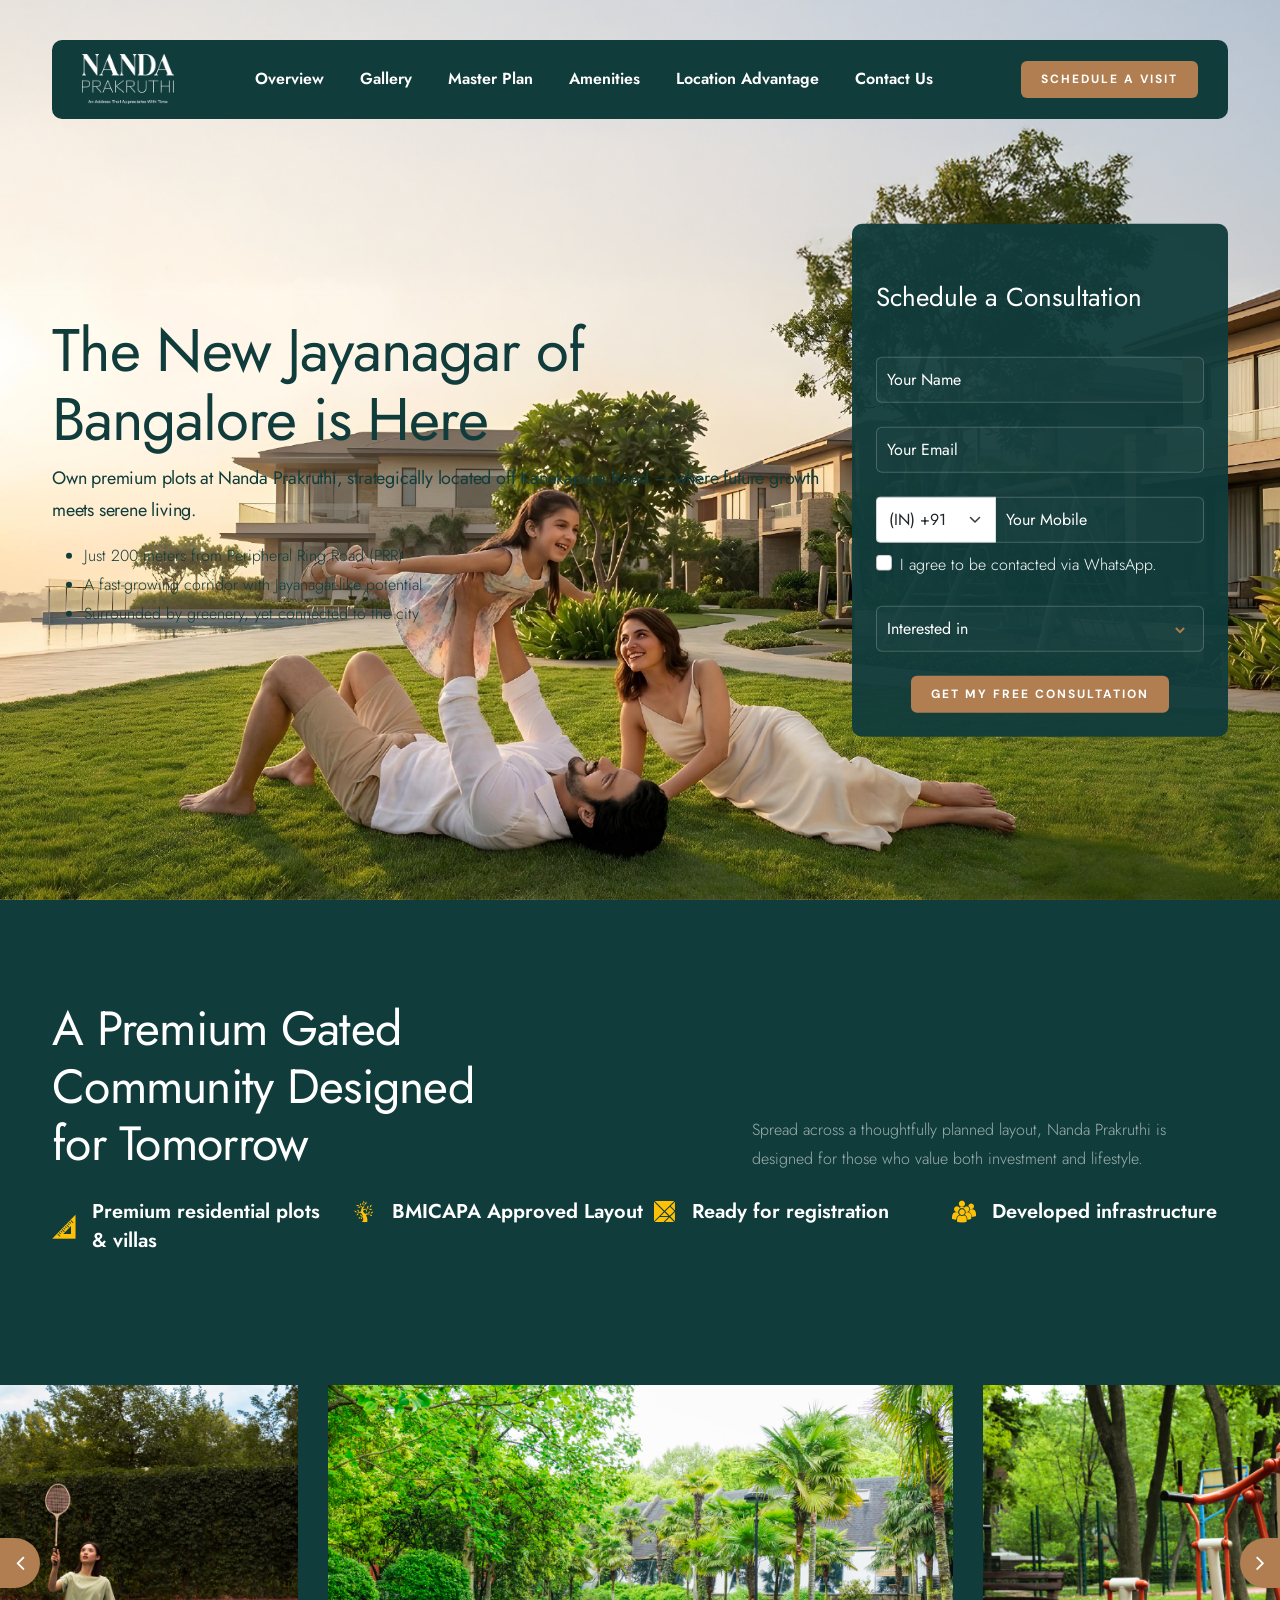
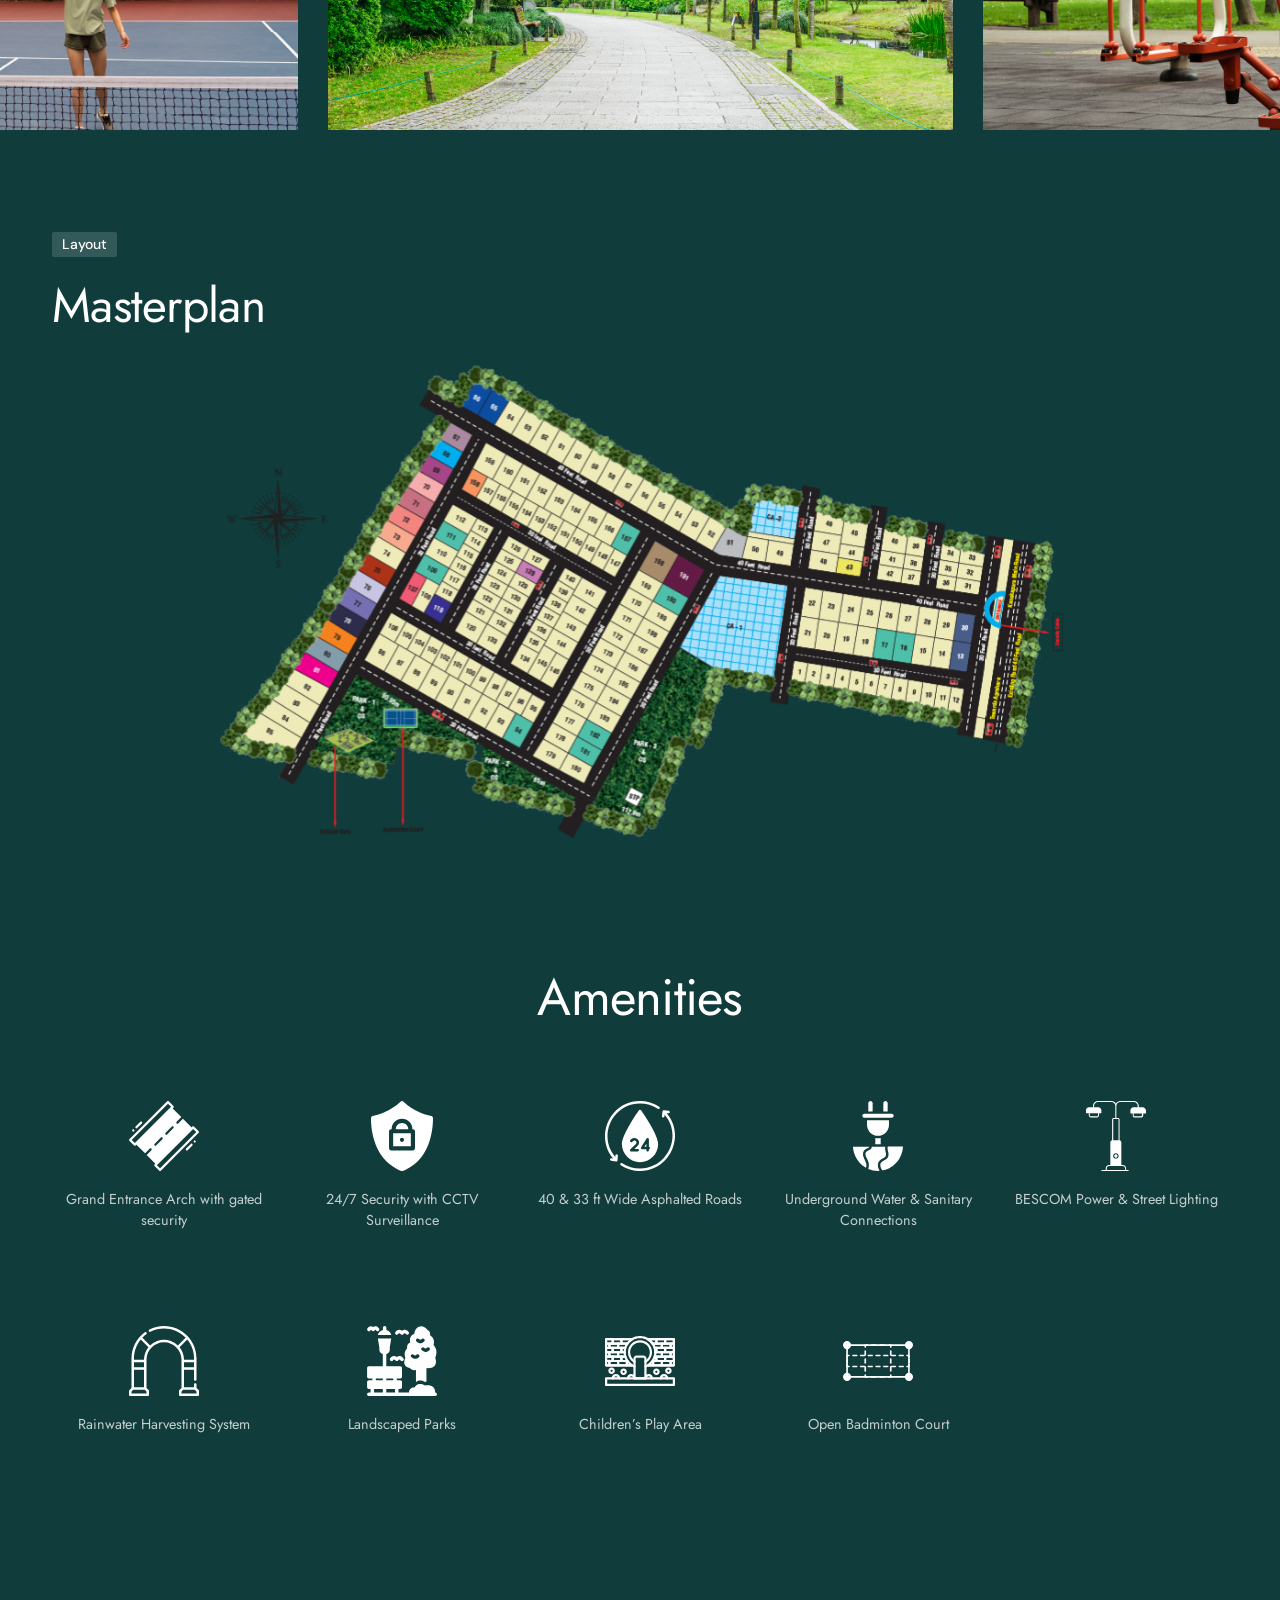
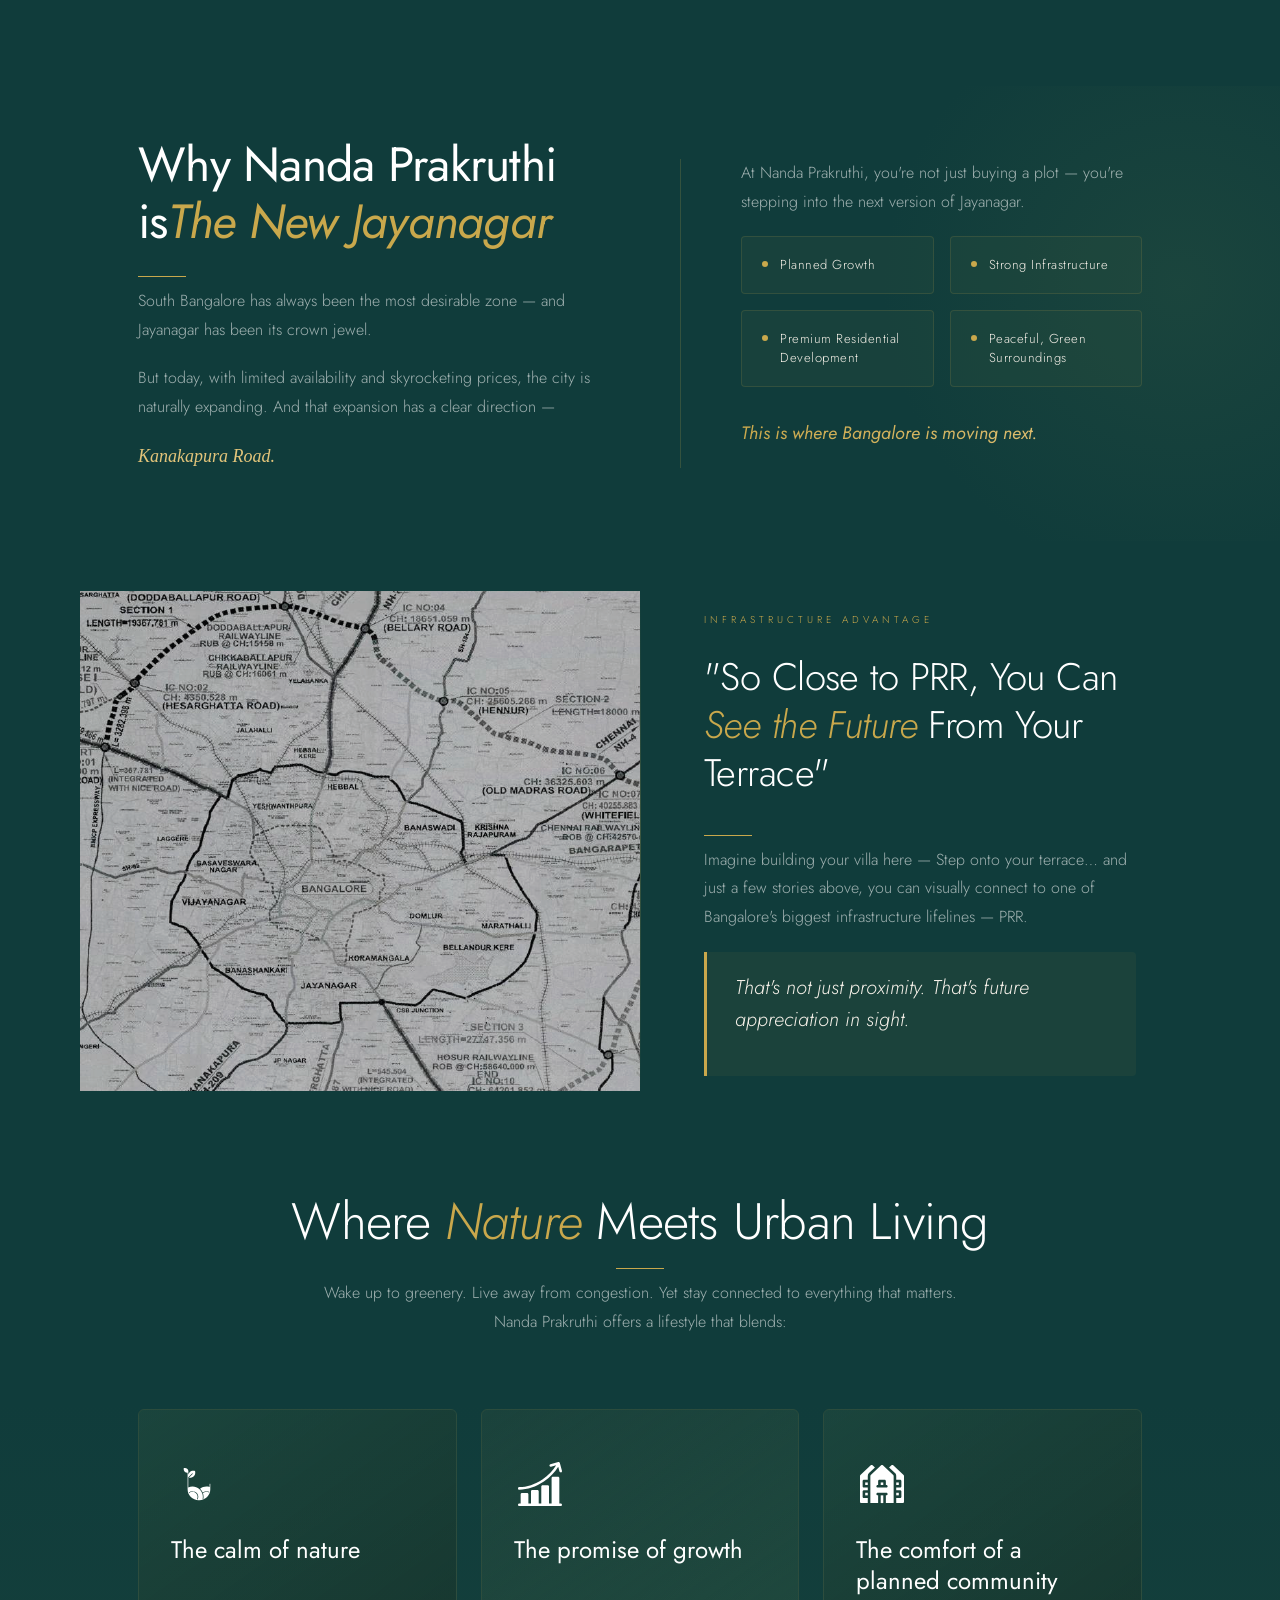
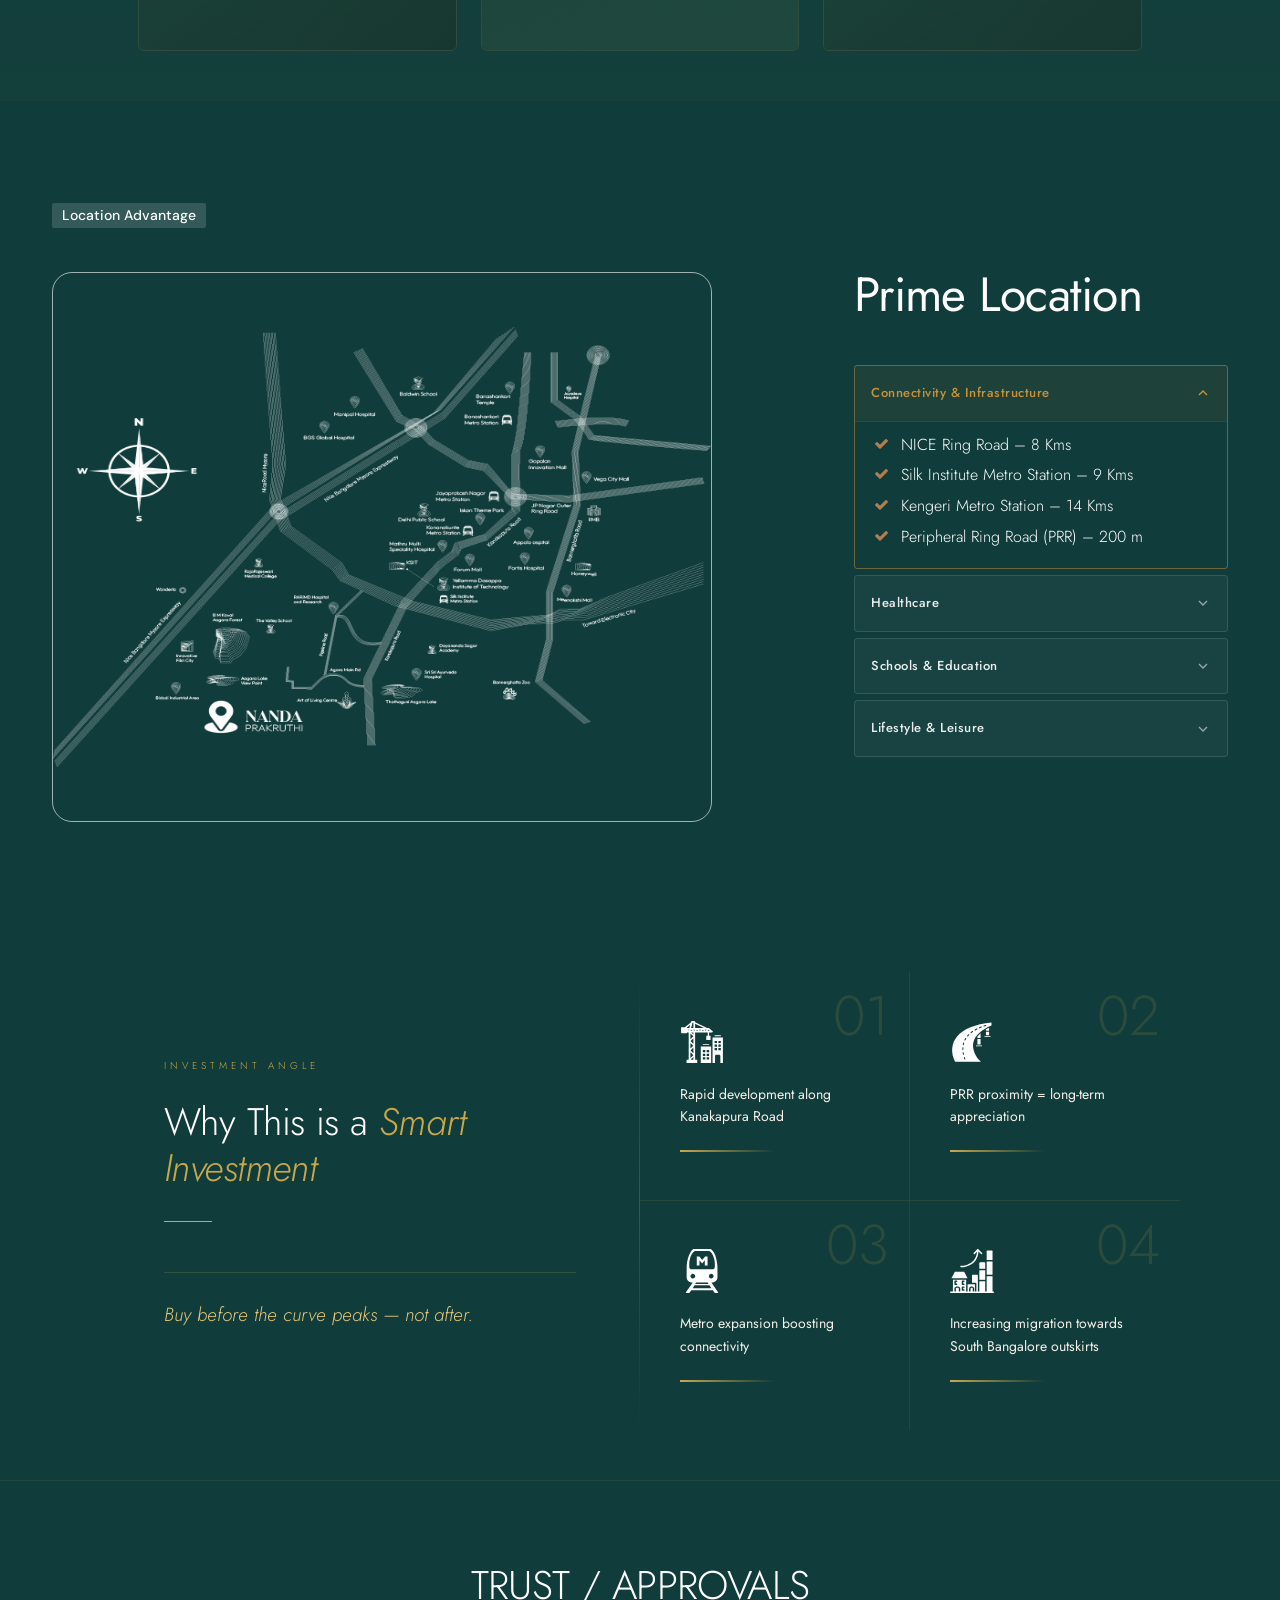
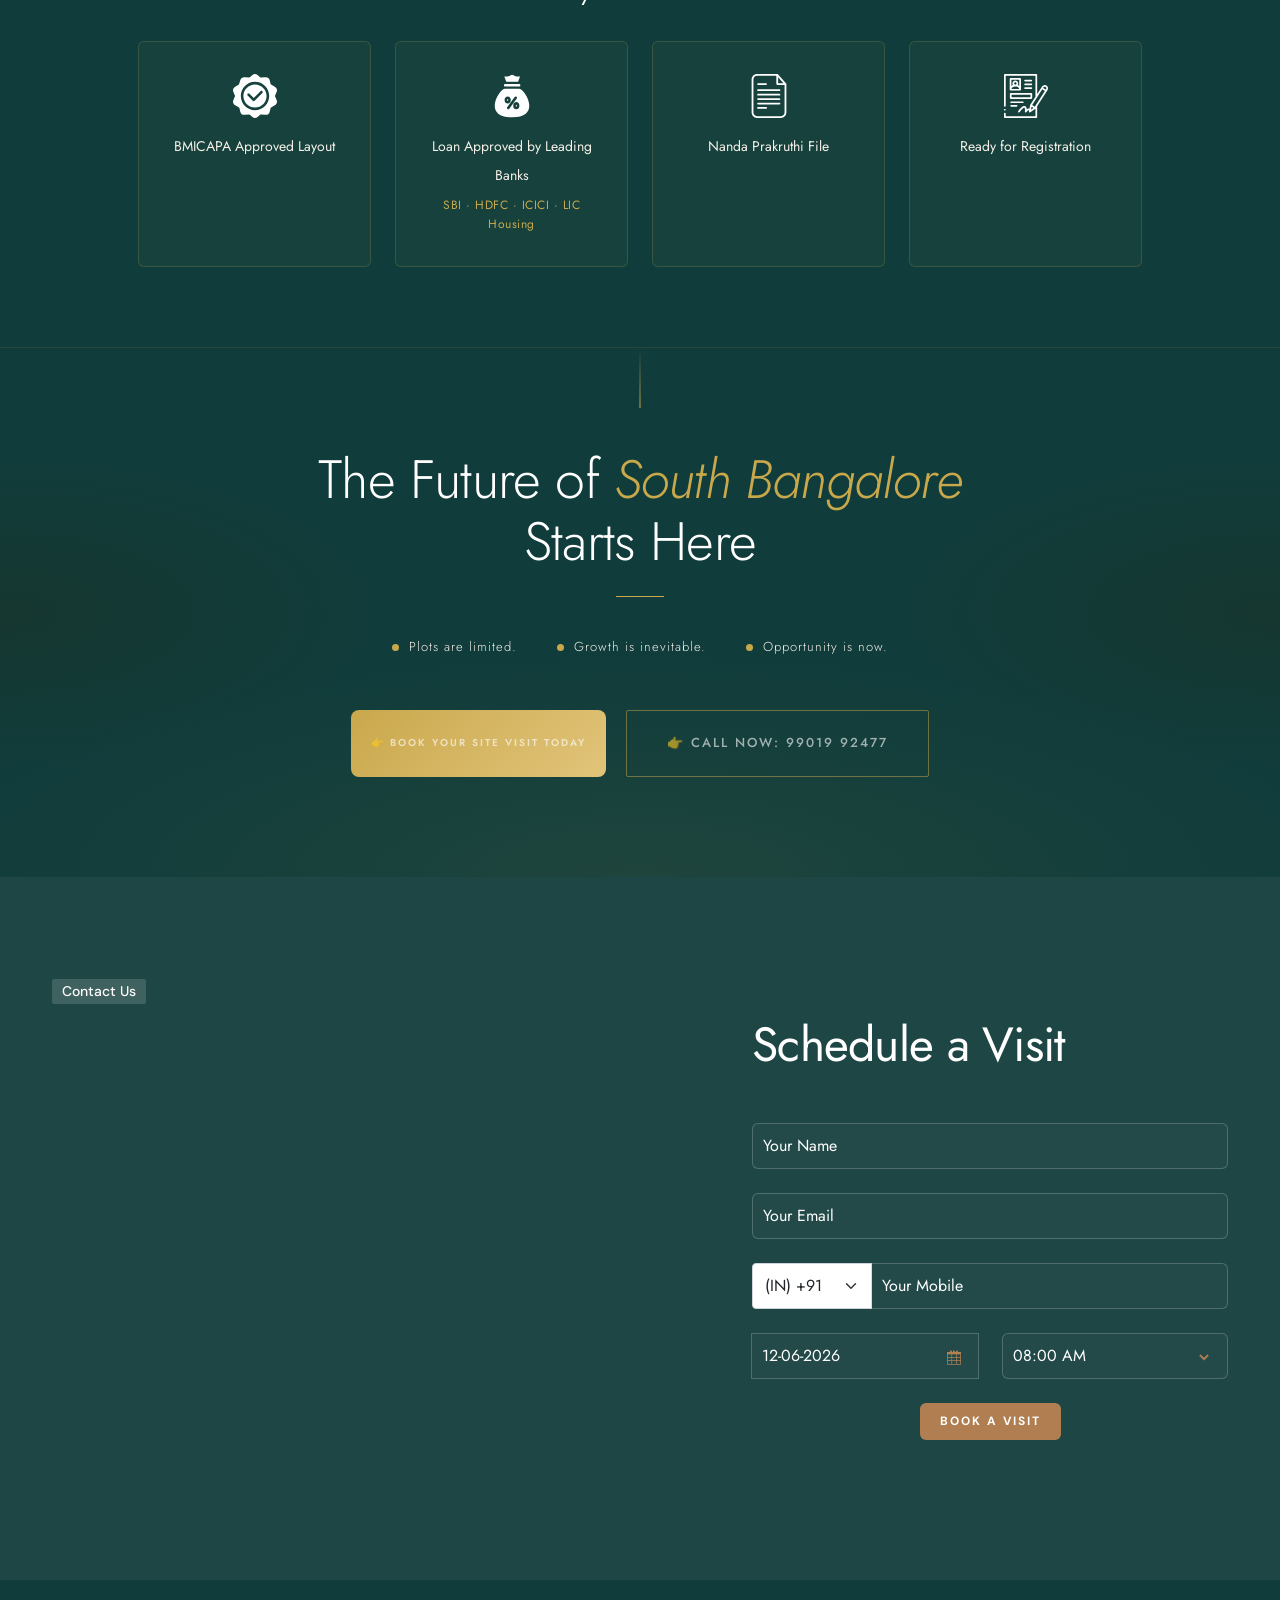
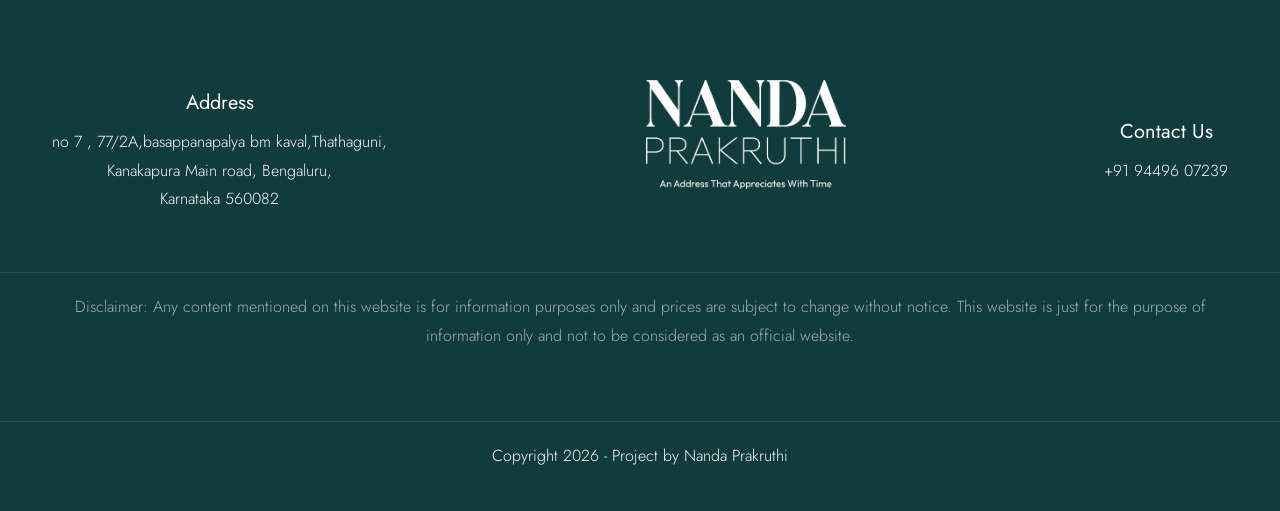
==== commit 5806dc73: "Changes done" ====
--- a/index.html
+++ b/index.html
@@ -48,9 +48,9 @@
                                 <div class="de-flex">
                                     <div class="de-flex-col">
                                         <div id="logo">
-                                            <a href="index.html"><img class="logo-main" src="./images/Logo.png" alt="">
+                                            <a href="index.html"><img class="logo-main" src="./images/Logo.png" alt="" style="height: 50px;">
                                                 <img class="logo-scroll" src="./images/Logo.png" alt="">
-                                                <img class="logo-mobile" src="./images/Logo.png" alt=""></a>
+                                                <img class="logo-mobile" src="./images/Logo.png" alt="" style="height: 60px;"></a>
                                         </div>
                                     </div>
                                     <div class="de-flex-col">
@@ -66,6 +66,9 @@
                                                     <a class="menu-item" href="#aranya-masterplan" itemprop="url">Master Plan</a>
                                                 </li>
                                                 <li itemprop="name">
+                                                    <a class="menu-item" href="#aranya-amenities" itemprop="url">Amenities</a>
+                                                </li>
+                                                <li itemprop="name">
                                                     <a class="menu-item" href="#aranya-facilities" itemprop="url">Location Advantage</a>
                                                 </li>
                                                 <li class="mtdevice" itemprop="name">
@@ -98,7 +101,7 @@
                     } /* Portrait orientation */
                     @media(orientation: portrait) {
                         #aranya-hero {
-                            background-image: url('images/banner3-m.webp');
+                            background-image: url('./images/mobi\ banner.png');
                         }
                     } /* Landscape orientation */
                     @media(orientation: landscape) {
@@ -786,7 +789,7 @@
                 </div> -->
             </div>
         </section>
-        <section class="p-0 overflow-hidden">
+        <section class="p-0 overflow-hidden" id="aranya-gallery">
             <div class="container-fluid">
                 <div class="row">
                     <div class="col-lg-12">
@@ -947,7 +950,7 @@
                             </div>
                         </div>
                     </div> -->
-                    <section class="amenities-section">
+                    <section class="amenities-section" id="aranya-amenities">
                         <div class="amenities-container">
                           <h2 class="amenities-title">Amenities</h2>
                       
@@ -1982,7 +1985,7 @@
         <div class="col-md-12">
             <div class="d-lg-flex align-items-center justify-content-between text-center">
                 <div>
-                    <h3 class="fs-20">Address</h3>235/12, 27th Cross Rd, 7th Block<br>Jayanagar, Bengaluru 560070</div>
+                    <h3 class="fs-20">Address</h3>no 7 , 77/2A,basappanapalya bm kaval,Thathaguni,<br> Kanakapura Main road, Bengaluru, <br> Karnataka 560082</div>
                 <div><img src="./images/Logo.png" class="w-200px" alt=""><br><div class="social-icons mb-sm-30 mt-4">
                         <!-- <a href="https://www.facebook.com/GravityHomes/">
                             <i class="fa-brands fa-facebook-f"></i>
@@ -1999,7 +2002,7 @@
                     </div>
                 </div>
                 <div>
-                    <h3 class="fs-20">Contact Us</h3>T. +91 95131 45554<br>M. marketing@gravityhomes.in</div>
+                    <h3 class="fs-20">Contact Us</h3> +91 94496 07239<br></div>
             </div>
         </div>
     </div>
@@ -2008,8 +2011,8 @@
     <div class="container">
         <div class="row">
             <div class="col-md-12 text-center">
-                <p>RERA NO. PRM/KA/RERA/1251/310/PR/080922/005224</p>
-                <p>Disclaimer to be added in footer - Disclaimer: Any content mentioned on this website is for information purposes only and prices are subject to change without notice. This website is just for the purpose of information only and not to be considered as an official website.</p>
+                <!-- <p>RERA NO. PRM/KA/RERA/1251/310/PR/080922/005224</p> -->
+                <p>Disclaimer: Any content mentioned on this website is for information purposes only and prices are subject to change without notice. This website is just for the purpose of information only and not to be considered as an official website.</p>
             </div>
         </div>
     </div>
--- a/css/new-section.css
+++ b/css/new-section.css
@@ -1,16 +1,22 @@
-*, *::before, *::after { box-sizing: border-box; margin: 0; padding: 0; }
+*,
+*::before,
+*::after {
+  box-sizing: border-box;
+  margin: 0;
+  padding: 0;
+}
 
 :root {
-  --green-deep:   #1a3328;
-  --green-mid:    #1e3d2f;
+  --green-deep: #1a3328;
+  --green-mid: #1e3d2f;
   --green-forest: #2b5240;
-  --gold:         #c9a84c;
-  --gold-light:   #e2c47a;
-  --cream:        #f5f0e8;
-  --white:        #ffffff;
-  --text-muted:   #a8bfb0;
-  --font-serif:   'Cormorant Garamond', Georgia, serif;
-  --font-sans:    'Jost', sans-serif;
+  --gold: #c9a84c;
+  --gold-light: #e2c47a;
+  --cream: #f5f0e8;
+  --white: #ffffff;
+  --text-muted: #a8bfb0;
+  --font-serif: "Cormorant Garamond", Georgia, serif;
+  --font-sans: "Jost", sans-serif;
 }
 
 body {
@@ -38,7 +44,9 @@
   margin: 10px auto;
 }
 
-.gold-divider.left { margin-left: 0; }
+.gold-divider.left {
+  margin-left: 0;
+}
 
 /* ─── SECTION 3: THE BIG IDEA ──────────────────────── */
 #section-big-idea {
@@ -49,12 +57,18 @@
 }
 
 #section-big-idea::before {
-  content: '';
-  position: absolute;
-  top: -100px; right: -200px;
-  width: 600px; height: 600px;
+  content: "";
+  position: absolute;
+  top: -100px;
+  right: -200px;
+  width: 600px;
+  height: 600px;
   border-radius: 50%;
-  background: radial-gradient(circle, rgba(43,82,64,0.4) 0%, transparent 70%);
+  background: radial-gradient(
+    circle,
+    rgba(43, 82, 64, 0.4) 0%,
+    transparent 70%
+  );
   pointer-events: none;
 }
 
@@ -62,9 +76,10 @@
   /* content: '"'; */
   /* font-family: var(--font-serif); */
   font-size: 320px;
-  color: rgba(201,168,76,0.05);
-  position: absolute;
-  top: -40px; left: 30px;
+  color: rgba(201, 168, 76, 0.05);
+  position: absolute;
+  top: -40px;
+  left: 30px;
   line-height: 1;
   pointer-events: none;
 }
@@ -103,7 +118,7 @@
 } */
 
 .big-idea-right {
-  border-left: 1px solid rgba(201,168,76,0.2);
+  border-left: 1px solid rgba(201, 168, 76, 0.2);
   padding-left: 60px;
 }
 
@@ -122,19 +137,21 @@
 }
 
 .pillar-item {
-  background: rgba(43,82,64,0.3);
-  border: 1px solid rgba(201,168,76,0.15);
+  background: rgba(43, 82, 64, 0.3);
+  border: 1px solid rgba(201, 168, 76, 0.15);
   border-radius: 4px;
   padding: 18px 20px;
   display: flex;
   align-items: flex-start;
   gap: 12px;
-  transition: border-color 0.3s, background 0.3s;
+  transition:
+    border-color 0.3s,
+    background 0.3s;
 }
 
 .pillar-item:hover {
-  border-color: rgba(201,168,76,0.5);
-  background: rgba(43,82,64,0.5);
+  border-color: rgba(201, 168, 76, 0.5);
+  background: rgba(43, 82, 64, 0.5);
 }
 
 .pillar-dot {
@@ -167,7 +184,7 @@
 
 /* ─── SECTION 4: PRR PROXIMITY — SPLIT LAYOUT ───────── */
 #section-prr {
-  background:  var(--bg-dark-1);
+  background: var(--bg-dark-1);
   position: relative;
   overflow: hidden;
   /* min-height: 600px; */
@@ -196,8 +213,13 @@
   width: 100%;
   height: 100%;
   min-height: 600px;
-  background:
-    linear-gradient(160deg, #0d2318 0%, #1a3d28 40%, #2b5240 70%, #1e3d2f 100%);
+  background: linear-gradient(
+    160deg,
+    #0d2318 0%,
+    #1a3d28 40%,
+    #2b5240 70%,
+    #1e3d2f 100%
+  );
   display: flex;
   align-items: flex-end;
   justify-content: center;
@@ -206,11 +228,15 @@
 }
 
 .prr-image-placeholder::before {
-  content: '';
+  content: "";
   position: absolute;
   inset: 0;
   background:
-    radial-gradient(ellipse 60% 40% at 70% 30%, rgba(201,168,76,0.08) 0%, transparent 60%),
+    radial-gradient(
+      ellipse 60% 40% at 70% 30%,
+      rgba(201, 168, 76, 0.08) 0%,
+      transparent 60%
+    ),
     url("data:image/svg+xml,%3Csvg xmlns='http://www.w3.org/2000/svg' width='800' height='600'%3E%3C!-- sky glow --%3E%3Cellipse cx='400' cy='80' rx='300' ry='100' fill='rgba(201,168,76,0.06)'/%3E%3C!-- road perspective lines --%3E%3Cline x1='400' y1='200' x2='0' y2='600' stroke='rgba(201,168,76,0.18)' stroke-width='1.5'/%3E%3Cline x1='400' y1='200' x2='800' y2='600' stroke='rgba(201,168,76,0.18)' stroke-width='1.5'/%3E%3Cline x1='400' y1='220' x2='100' y2='600' stroke='rgba(201,168,76,0.08)' stroke-width='1'/%3E%3Cline x1='400' y1='220' x2='700' y2='600' stroke='rgba(201,168,76,0.08)' stroke-width='1'/%3E%3C!-- road surface --%3E%3Cpath d='M0,600 L400,200 L800,600 Z' fill='rgba(15,30,22,0.5)'/%3E%3C!-- center dashes --%3E%3Cline x1='400' y1='230' x2='400' y2='270' stroke='rgba(201,168,76,0.4)' stroke-width='3' stroke-dasharray='12,16'/%3E%3Cline x1='400' y1='290' x2='400' y2='340' stroke='rgba(201,168,76,0.35)' stroke-width='4' stroke-dasharray='12,16'/%3E%3Cline x1='400' y1='360' x2='400' y2='440' stroke='rgba(201,168,76,0.3)' stroke-width='6' stroke-dasharray='14,18'/%3E%3Cline x1='400' y1='460' x2='400' y2='570' stroke='rgba(201,168,76,0.22)' stroke-width='9' stroke-dasharray='16,20'/%3E%3C!-- trees left --%3E%3Cellipse cx='60' cy='420' rx='30' ry='50' fill='rgba(20,55,30,0.9)'/%3E%3Cellipse cx='110' cy='380' rx='28' ry='48' fill='rgba(25,60,35,0.85)'/%3E%3Cellipse cx='155' cy='400' rx='26' ry='44' fill='rgba(18,50,28,0.9)'/%3E%3Cellipse cx='195' cy='370' rx='22' ry='40' fill='rgba(22,56,32,0.8)'/%3E%3Cellipse cx='230' cy='355' rx='18' ry='34' fill='rgba(20,54,30,0.75)'/%3E%3C!-- trees right --%3E%3Cellipse cx='740' cy='420' rx='30' ry='50' fill='rgba(20,55,30,0.9)'/%3E%3Cellipse cx='690' cy='380' rx='28' ry='48' fill='rgba(25,60,35,0.85)'/%3E%3Cellipse cx='645' cy='400' rx='26' ry='44' fill='rgba(18,50,28,0.9)'/%3E%3Cellipse cx='605' cy='370' rx='22' ry='40' fill='rgba(22,56,32,0.8)'/%3E%3Cellipse cx='570' cy='355' rx='18' ry='34' fill='rgba(20,54,30,0.75)'/%3E%3C!-- villa silhouette --%3E%3Crect x='330' y='130' width='140' height='70' fill='rgba(10,26,18,0.85)'/%3E%3Cpolygon points='310,130 400,80 490,130' fill='rgba(10,26,18,0.9)'/%3E%3Crect x='360' y='155' width='30' height='45' fill='rgba(201,168,76,0.3)'/%3E%3Crect x='410' y='155' width='30' height='45' fill='rgba(201,168,76,0.3)'/%3E%3C!-- PRR label --%3E%3Crect x='310' y='195' width='180' height='1' fill='rgba(201,168,76,0.5)'/%3E%3Ctext x='400' y='215' font-family='Georgia,serif' font-size='11' fill='rgba(201,168,76,0.7)' text-anchor='middle' letter-spacing='3'%3EPERIPHERAL RING ROAD%3C/text%3E%3C!-- horizon glow --%3E%3Cellipse cx='400' cy='200' rx='120' ry='20' fill='rgba(201,168,76,0.06)'/%3E%3C/svg%3E");
   background-size: cover;
   background-position: center;
@@ -220,8 +246,8 @@
   position: absolute;
   bottom: 32px;
   left: 32px;
-  background: rgba(10,26,18,0.75);
-  border: 1px solid rgba(201,168,76,0.3);
+  background: rgba(10, 26, 18, 0.75);
+  border: 1px solid rgba(201, 168, 76, 0.3);
   border-radius: 4px;
   padding: 12px 20px;
   font-size: 11px;
@@ -233,9 +259,16 @@
 
 .prr-image-overlay-bar {
   position: absolute;
-  top: 0; left: 0; right: 0;
+  top: 0;
+  left: 0;
+  right: 0;
   height: 4px;
-  background: linear-gradient(90deg, var(--gold), var(--gold-light), transparent);
+  background: linear-gradient(
+    90deg,
+    var(--gold),
+    var(--gold-light),
+    transparent
+  );
 }
 
 .prr-content-side {
@@ -247,11 +280,18 @@
 }
 
 .prr-content-side::before {
-  content: '';
-  position: absolute;
-  top: 0; bottom: 0; left: 0;
+  content: "";
+  position: absolute;
+  top: 0;
+  bottom: 0;
+  left: 0;
   width: 1px;
-  background: linear-gradient(to bottom, transparent, rgba(201,168,76,0.25), transparent);
+  background: linear-gradient(
+    to bottom,
+    transparent,
+    rgba(201, 168, 76, 0.25),
+    transparent
+  );
 }
 
 .prr-content-side h2 {
@@ -278,7 +318,7 @@
 .prr-quote-inline {
   border-left: 3px solid var(--gold);
   padding: 20px 28px;
-  background: rgba(201,168,76,0.06);
+  background: rgba(201, 168, 76, 0.06);
   border-radius: 0 4px 4px 0;
 }
 
@@ -293,18 +333,20 @@
 
 /* ─── SECTION 6: LIFESTYLE ─────────────────────────── */
 #section-lifestyle {
-  background:  var(--bg-dark-1);
+  background: var(--bg-dark-1);
   padding: 50px 0;
   position: relative;
   overflow: hidden;
 }
 
 #section-lifestyle::before {
-  content: '';
-  position: absolute;
-  bottom: 0; left: 0; right: 0;
+  content: "";
+  position: absolute;
+  bottom: 0;
+  left: 0;
+  right: 0;
   height: 300px;
-  background: linear-gradient(to top, rgba(43,82,64,0.15), transparent);
+  background: linear-gradient(to top, rgba(43, 82, 64, 0.15), transparent);
   pointer-events: none;
 }
 
@@ -352,27 +394,37 @@
 .lifestyle-card {
   position: relative;
   padding: 48px 32px 40px;
-  border: 1px solid rgba(201,168,76,0.15);
+  border: 1px solid rgba(201, 168, 76, 0.15);
   border-radius: 6px;
   overflow: hidden;
-  transition: border-color 0.4s, transform 0.3s;
+  transition:
+    border-color 0.4s,
+    transform 0.3s;
 }
 
 .lifestyle-card:hover {
-  border-color: rgba(201,168,76,0.45);
+  border-color: rgba(201, 168, 76, 0.45);
   transform: translateY(-4px);
 }
 
 .lifestyle-card::before {
-  content: '';
+  content: "";
   position: absolute;
   inset: 0;
-  background: linear-gradient(145deg, rgba(43,82,64,0.4), rgba(26,51,40,0.6));
+  background: linear-gradient(
+    145deg,
+    rgba(43, 82, 64, 0.4),
+    rgba(26, 51, 40, 0.6)
+  );
   z-index: 0;
 }
 
 .lifestyle-card:nth-child(2)::before {
-  background: linear-gradient(145deg, rgba(201,168,76,0.06), rgba(43,82,64,0.5));
+  background: linear-gradient(
+    145deg,
+    rgba(201, 168, 76, 0.06),
+    rgba(43, 82, 64, 0.5)
+  );
 }
 
 .lifestyle-card-content {
@@ -384,10 +436,11 @@
   /* font-family: var(--font-serif); */
   font-size: 64px;
   font-weight: 300;
-  color: rgba(201,168,76,0.12);
+  color: rgba(201, 168, 76, 0.12);
   line-height: 1;
   position: absolute;
-  top: 32px; right: 24px;
+  top: 32px;
+  right: 24px;
 }
 
 .lifestyle-card .card-icon-wrap {
@@ -421,7 +474,7 @@
   margin-top: 56px;
   text-align: center;
   padding: 40px;
-  border-top: 1px solid rgba(201,168,76,0.15);
+  border-top: 1px solid rgba(201, 168, 76, 0.15);
 }
 
 .lifestyle-bottom p {
@@ -440,28 +493,42 @@
 
 /* ─── SECTION 10: FINAL CTA ─────────────────────────── */
 #section-cta {
-  background:  var(--bg-dark-1);
+  background: var(--bg-dark-1);
   padding: 100px 0;
   position: relative;
   overflow: hidden;
 }
 
 #section-cta::before {
-  content: '';
+  content: "";
   position: absolute;
   inset: 0;
   background:
-    radial-gradient(ellipse 80% 60% at 50% 100%, rgba(201,168,76,0.08) 0%, transparent 70%),
-    radial-gradient(ellipse 50% 50% at 0% 50%, rgba(26,51,40,0.6) 0%, transparent 60%),
-    radial-gradient(ellipse 50% 50% at 100% 50%, rgba(26,51,40,0.6) 0%, transparent 60%);
+    radial-gradient(
+      ellipse 80% 60% at 50% 100%,
+      rgba(201, 168, 76, 0.08) 0%,
+      transparent 70%
+    ),
+    radial-gradient(
+      ellipse 50% 50% at 0% 50%,
+      rgba(26, 51, 40, 0.6) 0%,
+      transparent 60%
+    ),
+    radial-gradient(
+      ellipse 50% 50% at 100% 50%,
+      rgba(26, 51, 40, 0.6) 0%,
+      transparent 60%
+    );
   pointer-events: none;
 }
 
 /* Decorative leaf lines */
 #section-cta::after {
-  content: '';
-  position: absolute;
-  top: 0; left: 50%; transform: translateX(-50%);
+  content: "";
+  position: absolute;
+  top: 0;
+  left: 50%;
+  transform: translateX(-50%);
   width: 1px;
   height: 60px;
   background: linear-gradient(to bottom, transparent, var(--gold));
@@ -535,7 +602,9 @@
   border: none;
   border-radius: 2px;
   cursor: pointer;
-  transition: opacity 0.3s, transform 0.2s;
+  transition:
+    opacity 0.3s,
+    transform 0.2s;
   text-decoration: none;
   display: inline-flex;
   align-items: center;
@@ -557,10 +626,13 @@
   letter-spacing: 2px;
   text-transform: uppercase;
   padding: 18px 40px;
-  border: 1px solid rgba(201,168,76,0.5);
+  border: 1px solid rgba(201, 168, 76, 0.5);
   border-radius: 2px;
   cursor: pointer;
-  transition: border-color 0.3s, background 0.3s, transform 0.2s;
+  transition:
+    border-color 0.3s,
+    background 0.3s,
+    transform 0.2s;
   text-decoration: none;
   display: inline-flex;
   align-items: center;
@@ -569,7 +641,7 @@
 
 .btn-secondary:hover {
   border-color: var(--gold);
-  background: rgba(201,168,76,0.06);
+  background: rgba(201, 168, 76, 0.06);
   transform: translateY(-2px);
 }
 
@@ -582,31 +654,75 @@
 
 /* ─── RESPONSIVE ────────────────────────────────────── */
 @media (max-width: 900px) {
-  #section-prr, #section-investment { grid-template-columns: 1fr; }
-  .prr-image-side { min-height: 320px; }
-  .prr-image-placeholder { min-height: 320px; }
-  .prr-content-side { padding: 56px 40px; }
-  .prr-content-side::before { display: none; }
-  .invest-content-side { padding: 56px 40px; }
-  .invest-content-side::after { display: none; }
+  #section-prr,
+  #section-investment {
+    grid-template-columns: 1fr;
+  }
+  .prr-image-side {
+    height: 160px;
+  }
+  #section-prr{
+    padding: 50px 20px;
+  }
+  .prr-image-placeholder {
+    min-height: 320px;
+  }
+  .prr-content-side {
+    padding: 56px 40px;
+  }
+  .prr-content-side::before {
+    display: none;
+  }
+  .invest-content-side {
+    padding: 56px 40px;
+  }
+  .invest-content-side::after {
+    display: none;
+  }
 }
 @media (max-width: 768px) {
-  .big-idea-inner { grid-template-columns: 1fr; gap: 48px; }
-  .big-idea-right { border-left: none; padding-left: 0; border-top: 1px solid rgba(201,168,76,0.2); padding-top: 40px; }
-  .lifestyle-cards { grid-template-columns: 1fr; }
-  .pillars-grid { grid-template-columns: 1fr; }
-  .trust-badges { grid-template-columns: 1fr 1fr; }
-  .big-idea-inner, .lifestyle-inner, .cta-inner, .trust-inner { padding: 0 24px; }
-  .prr-content-side, .invest-content-side { padding: 40px 24px; }
-  .invest-grid-side { grid-template-columns: 1fr; }
+  .big-idea-inner {
+    grid-template-columns: 1fr;
+    gap: 48px;
+  }
+  .big-idea-right {
+    border-left: none;
+    padding-left: 0;
+    border-top: 1px solid rgba(201, 168, 76, 0.2);
+    padding-top: 40px;
+  }
+  .lifestyle-cards {
+    grid-template-columns: 1fr;
+  }
+  .pillars-grid {
+    grid-template-columns: 1fr;
+  }
+  .trust-badges {
+    grid-template-columns: 1fr 1fr;
+  }
+  .big-idea-inner,
+  .lifestyle-inner,
+  .cta-inner,
+  .trust-inner {
+    padding: 0 24px;
+  }
+  .prr-content-side,
+  .invest-content-side {
+    padding: 40px 24px;
+  }
+  .invest-grid-side {
+    grid-template-columns: 1fr;
+  }
 }
 @media (max-width: 480px) {
-  .trust-badges { grid-template-columns: 1fr; }
+  .trust-badges {
+    grid-template-columns: 1fr;
+  }
 }
 
 /* ─── SECTION 8: INVESTMENT — STATS GRID LAYOUT ─────── */
 #section-investment {
-  background:  var(--bg-dark-1);
+  background: var(--bg-dark-1);
   padding: 0;
   position: relative;
   overflow: hidden;
@@ -621,16 +737,23 @@
   display: flex;
   flex-direction: column;
   justify-content: center;
-  background:  var(--bg-dark-1);
+  background: var(--bg-dark-1);
   position: relative;
 }
 
 .invest-content-side::after {
-  content: '';
-  position: absolute;
-  top: 0; bottom: 0; right: 0;
+  content: "";
+  position: absolute;
+  top: 0;
+  bottom: 0;
+  right: 0;
   width: 1px;
-  background: linear-gradient(to bottom, transparent, rgba(201,168,76,0.25), transparent);
+  background: linear-gradient(
+    to bottom,
+    transparent,
+    rgba(201, 168, 76, 0.25),
+    transparent
+  );
 }
 
 .invest-content-side h2 {
@@ -654,7 +777,7 @@
   color: var(--gold-light);
   margin-top: 40px;
   padding-top: 28px;
-  border-top: 1px solid rgba(201,168,76,0.2);
+  border-top: 1px solid rgba(201, 168, 76, 0.2);
 }
 
 .invest-grid-side {
@@ -673,21 +796,36 @@
   transition: background 0.3s;
 }
 
-.invest-stat-card:nth-child(1) { background:  var(--bg-dark-1); border-right: 1px solid rgba(201,168,76,0.12); border-bottom: 1px solid rgba(201,168,76,0.12); }
-.invest-stat-card:nth-child(2) { background:  var(--bg-dark-1); border-bottom: 1px solid rgba(201,168,76,0.12); }
-.invest-stat-card:nth-child(3) { background:  var(--bg-dark-1); border-right: 1px solid rgba(201,168,76,0.12); }
-.invest-stat-card:nth-child(4) { background:  var(--bg-dark-1); }
-
-.invest-stat-card:hover { background: rgba(43,82,64,0.5); }
+.invest-stat-card:nth-child(1) {
+  background: var(--bg-dark-1);
+  border-right: 1px solid rgba(201, 168, 76, 0.12);
+  border-bottom: 1px solid rgba(201, 168, 76, 0.12);
+}
+.invest-stat-card:nth-child(2) {
+  background: var(--bg-dark-1);
+  border-bottom: 1px solid rgba(201, 168, 76, 0.12);
+}
+.invest-stat-card:nth-child(3) {
+  background: var(--bg-dark-1);
+  border-right: 1px solid rgba(201, 168, 76, 0.12);
+}
+.invest-stat-card:nth-child(4) {
+  background: var(--bg-dark-1);
+}
+
+.invest-stat-card:hover {
+  background: rgba(43, 82, 64, 0.5);
+}
 
 .invest-stat-card .stat-number {
   /* font-family: var(--font-serif); */
   font-size: 56px;
   font-weight: 300;
-  color: rgba(201,168,76,0.15);
+  color: rgba(201, 168, 76, 0.15);
   line-height: 1;
   position: absolute;
-  top: 16px; right: 20px;
+  top: 16px;
+  right: 20px;
 }
 
 .invest-stat-card .stat-icon {
@@ -713,14 +851,16 @@
   transition: width 0.4s;
 }
 
-.invest-stat-card:hover .stat-bar { width: 100%; }
+.invest-stat-card:hover .stat-bar {
+  width: 100%;
+}
 
 /* ─── SECTION 9: TRUST ───────────────────────────────── */
 #section-trust {
-  background:  var(--bg-dark-1);
+  background: var(--bg-dark-1);
   padding: 80px 0;
-  border-top: 1px solid rgba(201,168,76,0.1);
-  border-bottom: 1px solid rgba(201,168,76,0.1);
+  border-top: 1px solid rgba(201, 168, 76, 0.1);
+  border-bottom: 1px solid rgba(201, 168, 76, 0.1);
 }
 
 .trust-inner {
@@ -736,17 +876,19 @@
 }
 
 .trust-badge {
-  background: rgba(43,82,64,0.25);
-  border: 1px solid rgba(201,168,76,0.2);
+  background: rgba(43, 82, 64, 0.25);
+  border: 1px solid rgba(201, 168, 76, 0.2);
   border-radius: 6px;
   padding: 32px 24px;
   text-align: center;
-  transition: border-color 0.3s, background 0.3s;
+  transition:
+    border-color 0.3s,
+    background 0.3s;
 }
 
 .trust-badge:hover {
-  border-color: rgba(201,168,76,0.5);
-  background: rgba(43,82,64,0.45);
+  border-color: rgba(201, 168, 76, 0.5);
+  background: rgba(43, 82, 64, 0.45);
 }
 
 .badge-icon {
@@ -769,9 +911,7 @@
   letter-spacing: 0.5px;
 }
 
-
-
-.amenities-section-wrapper{
+.amenities-section-wrapper {
   display: flex;
   flex-direction: column;
   justify-content: center;
@@ -779,43 +919,24 @@
   gap: 1.5rem;
   margin-top: 3rem;
 }
-.amenities-section-content-wrapper{
+.amenities-section-content-wrapper {
   display: flex;
   justify-content: center;
   align-items: center;
   gap: 1.5rem;
 }
-.amenities-title{
+.amenities-title {
   text-align: center;
 }
-.trust-inner h2{
-    font-size: clamp(30px, 3vw, 46px);
-    font-weight: 300;
-    font-size: 2.5rem;
-    color: var(--white);
-    line-height: 1.2;
-    margin-bottom: 2rem;
-    text-align: center;
-}
-
-
-
-
-
-
-
-
-
-
-
-
-
-
-
-
-
-
-
+.trust-inner h2 {
+  font-size: clamp(30px, 3vw, 46px);
+  font-weight: 300;
+  font-size: 2.5rem;
+  color: var(--white);
+  line-height: 1.2;
+  margin-bottom: 2rem;
+  text-align: center;
+}
 
 .loc-accordion {
   margin-top: 16px;
@@ -825,13 +946,13 @@
 }
 
 .loc-item {
-  border: 1px solid rgba(255,255,255,0.15);
+  border: 1px solid rgba(255, 255, 255, 0.15);
   border-radius: 3px;
   overflow: hidden;
 }
 
 .loc-item.open {
-  border-color: rgba(200,146,58,0.5);
+  border-color: rgba(200, 146, 58, 0.5);
 }
 
 .loc-header {
@@ -843,19 +964,19 @@
   font-size: 13px;
   font-weight: 500;
   letter-spacing: 0.5px;
-  color: rgba(255,255,255,0.9);
-  background: rgba(255,255,255,0.04);
+  color: rgba(255, 255, 255, 0.9);
+  background: rgba(255, 255, 255, 0.04);
   user-select: none;
   transition: background 0.2s;
 }
 
 .loc-header:hover {
-  background: rgba(255,255,255,0.08);
+  background: rgba(255, 255, 255, 0.08);
 }
 
 .loc-item.open .loc-header {
   color: #c8923a;
-  background: rgba(200,146,58,0.08);
+  background: rgba(200, 146, 58, 0.08);
 }
 
 .loc-arrow {
@@ -881,19 +1002,17 @@
 .loc-body ul {
   margin: 0;
   padding: 10px 16px 14px;
-  border-top: 1px solid rgba(255,255,255,0.08);
-}
-
-
-.location-advantages-image{
+  border-top: 1px solid rgba(255, 255, 255, 0.08);
+}
+
+.location-advantages-image {
   height: 550px !important;
 }
 
-.icons{
+.icons {
   height: 44px;
   width: 44px;
 }
-
 
 .amenities-section {
   background: var(--bg-dark-1);
@@ -1045,4 +1164,20 @@
     font-size: 0.9rem;
     max-width: 130px;
   }
+}
+
+@media (max-width: 900px) {
+  
+  .location-advantages-image{
+    height: 250px !important;
+  }
+  .trust-badges{
+    display: flex;
+    flex-direction: column;
+  }
+  #section-investment{
+    display: flex;
+    flex-direction: column;
+    padding: 0;
+  }
 }
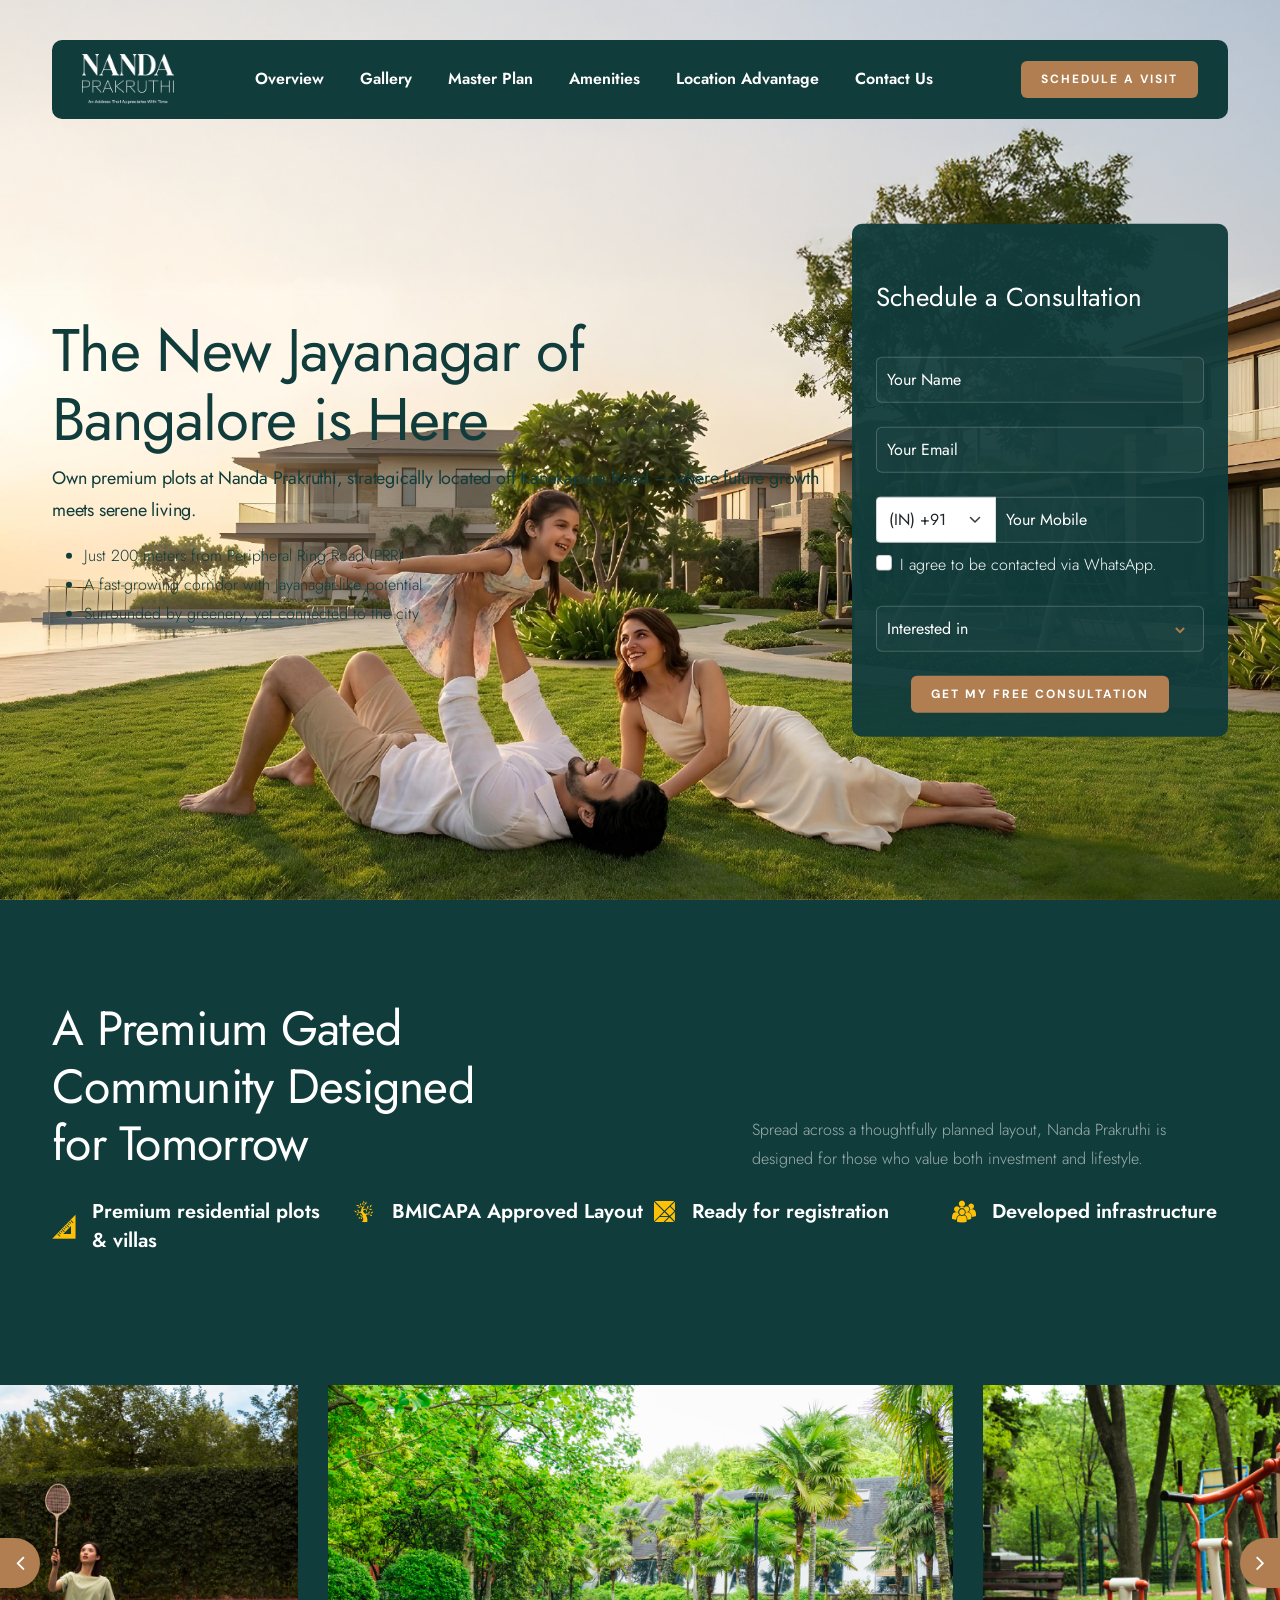
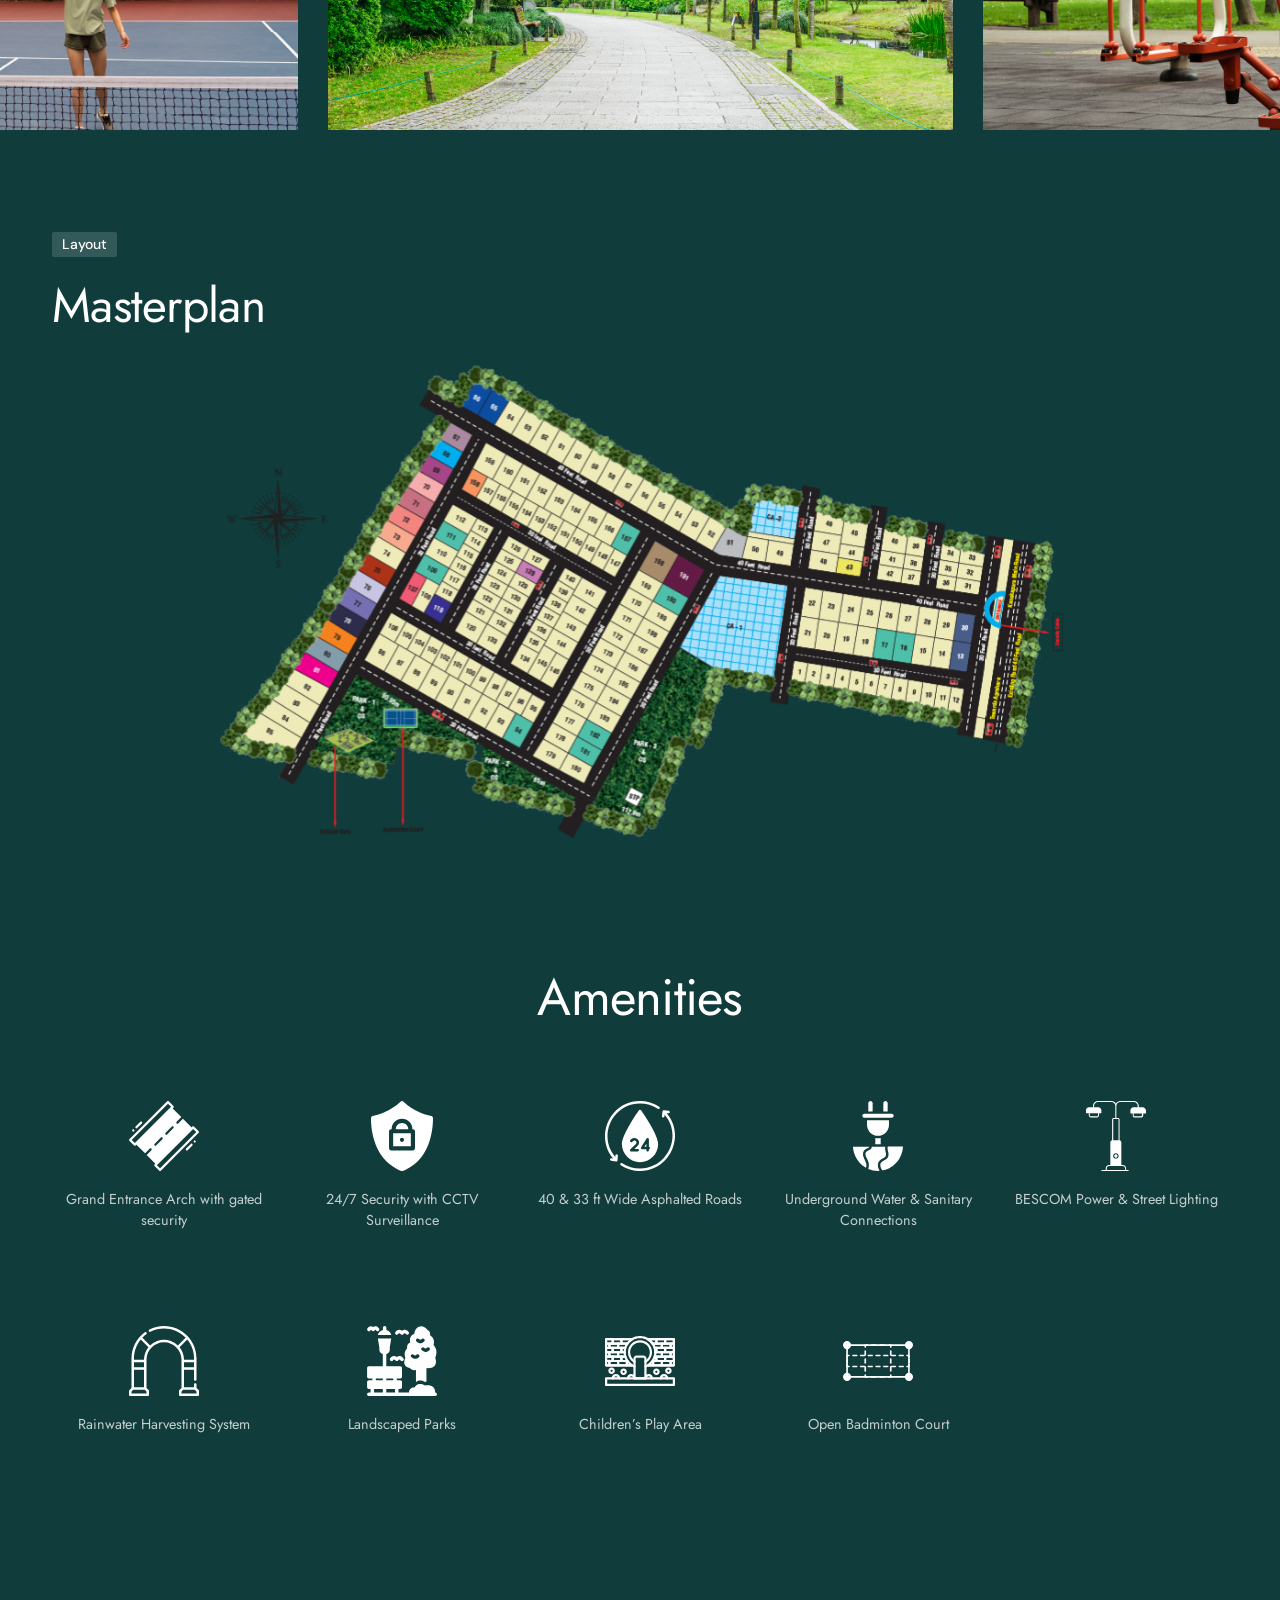
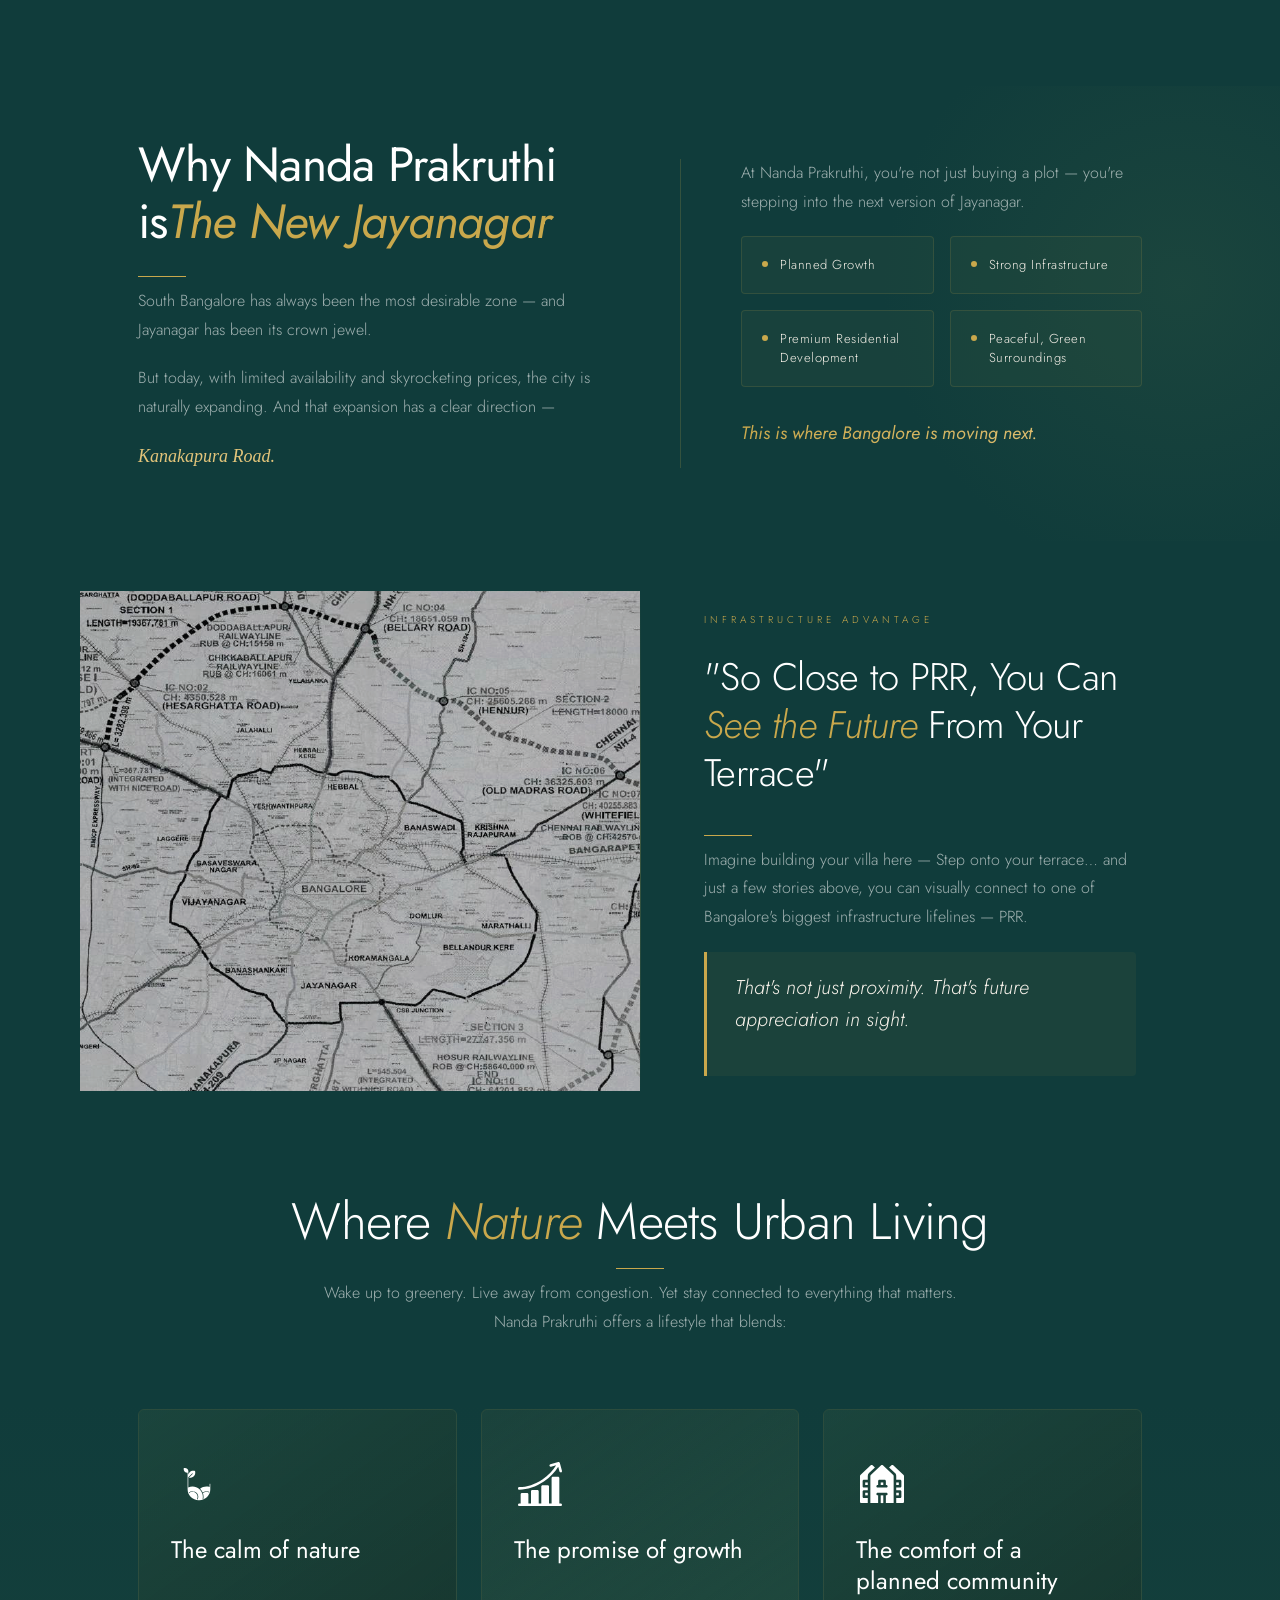
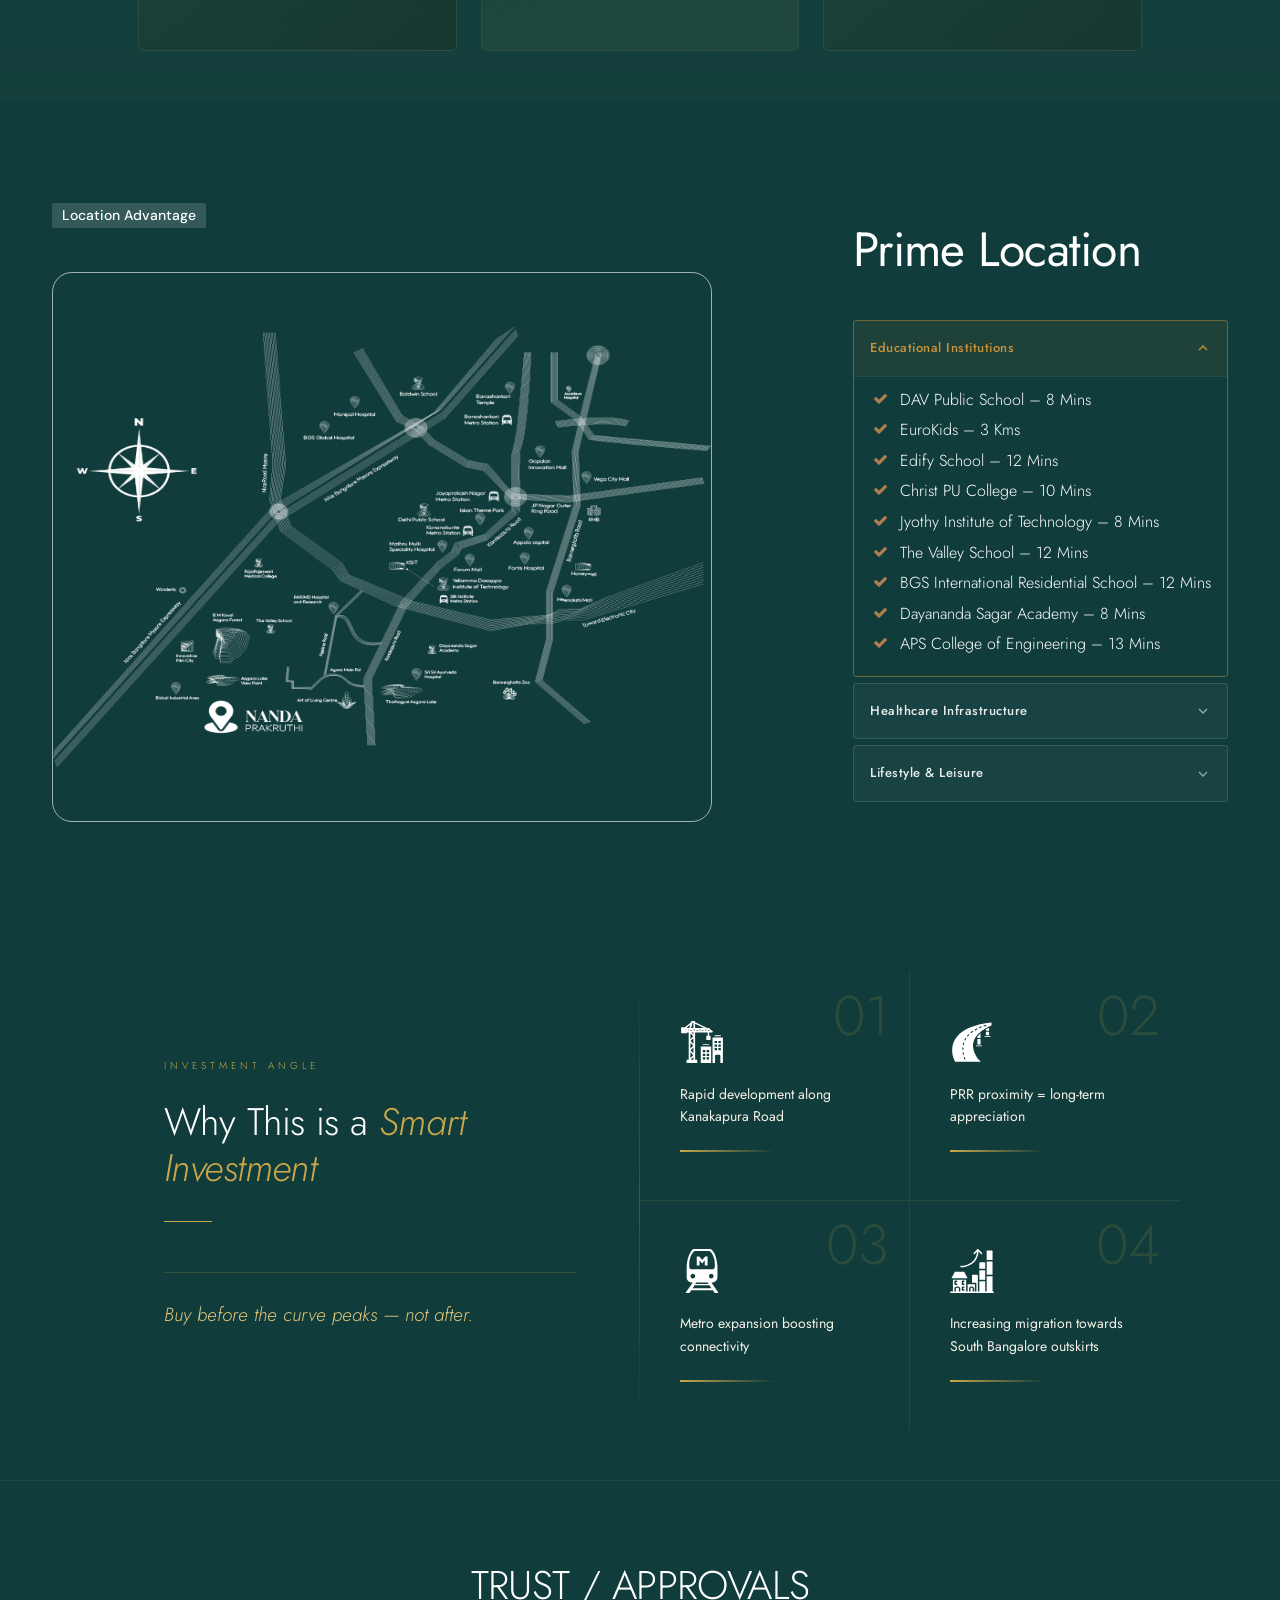
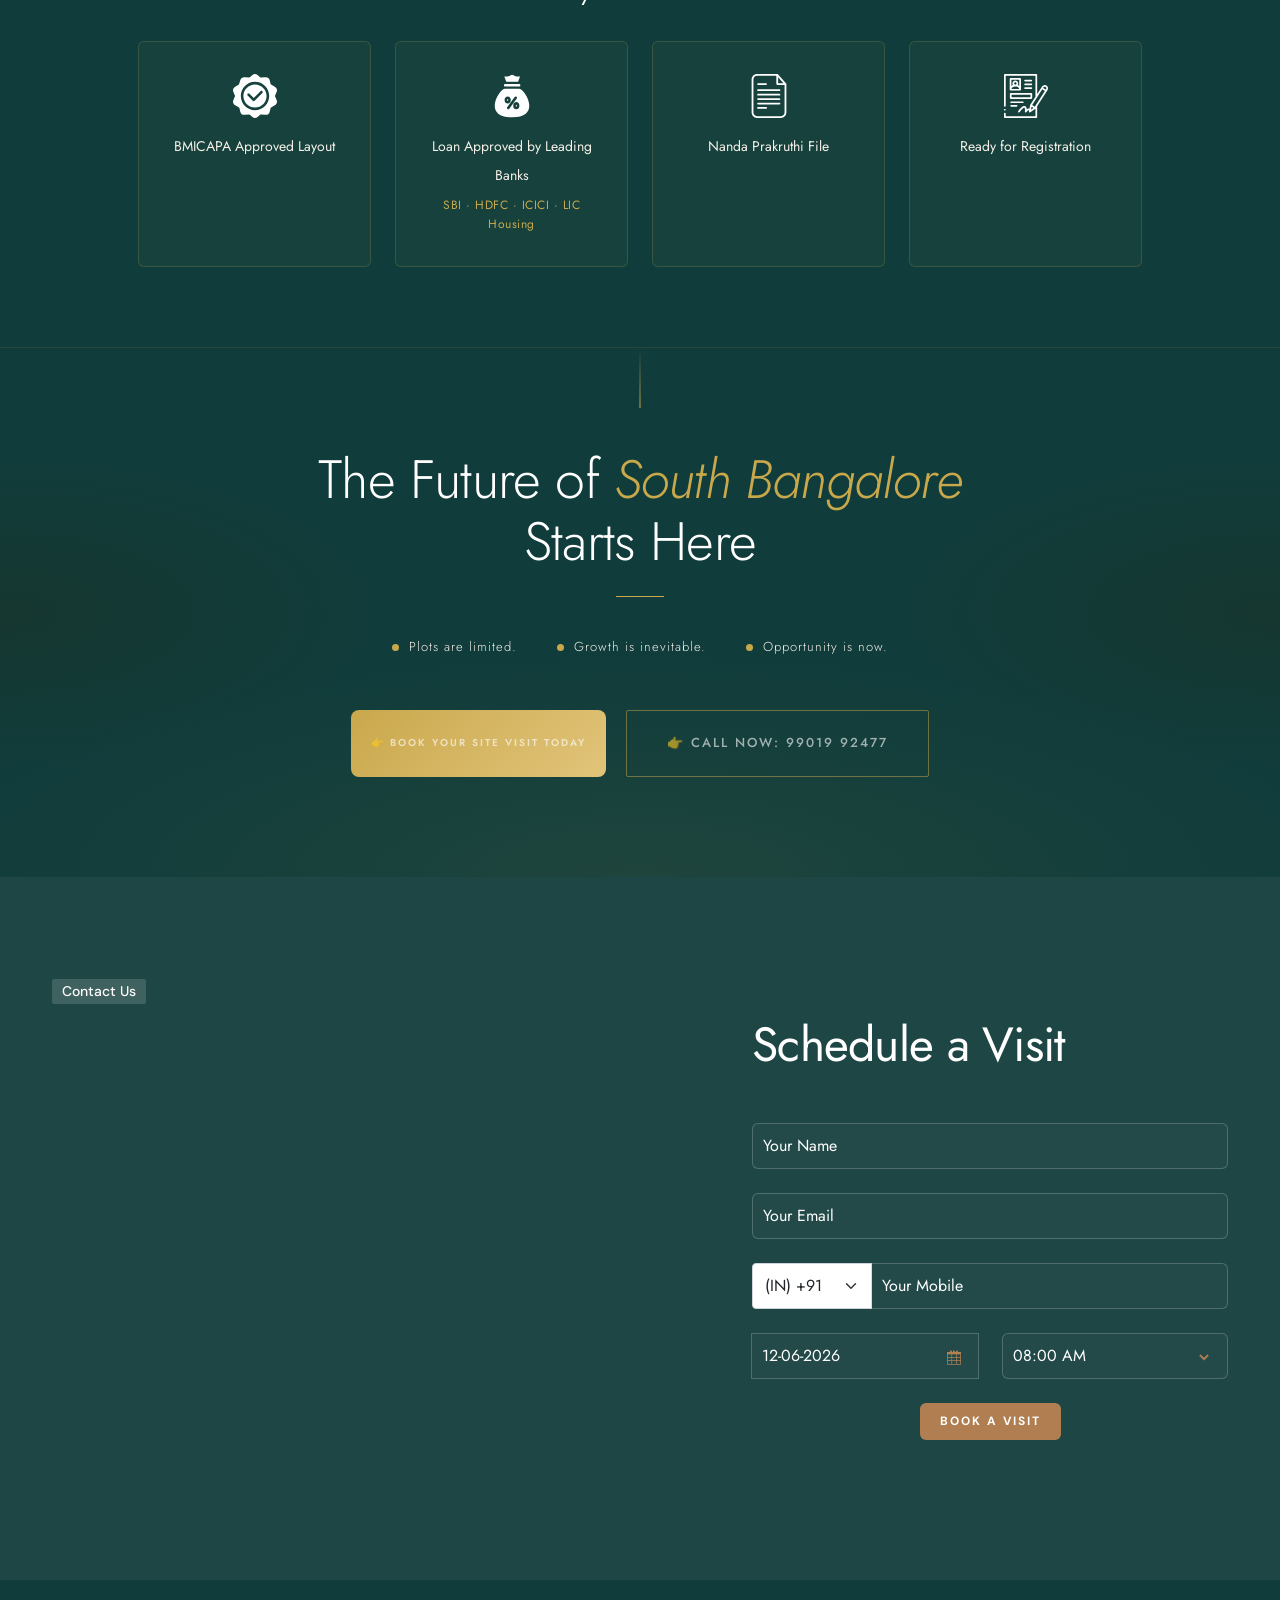
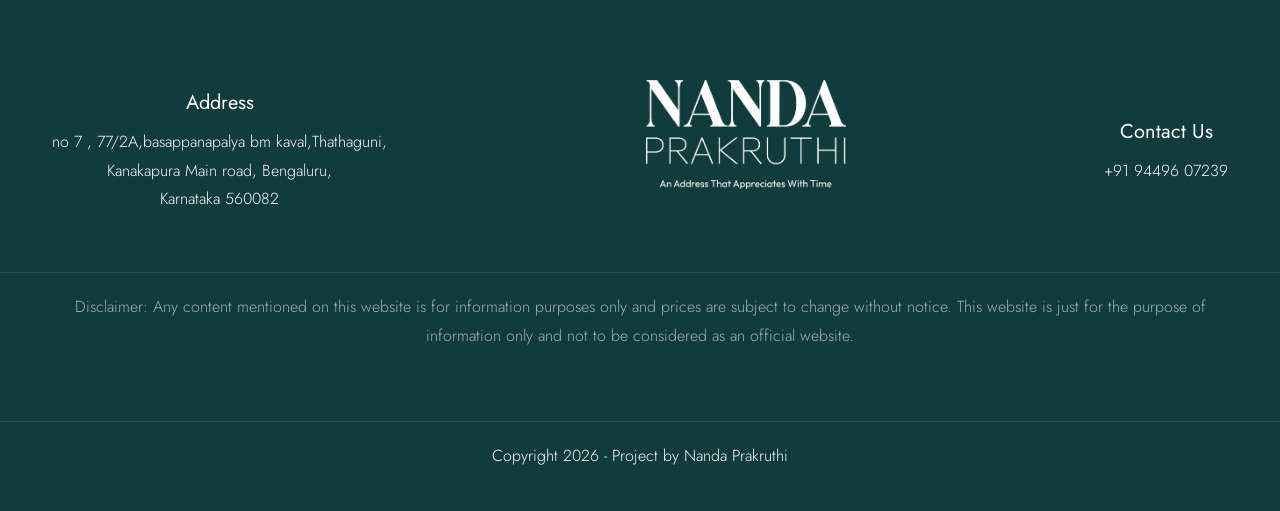
==== commit 0718a954: "Location updated" ====
--- a/index.html
+++ b/index.html
@@ -1,6 +1,6 @@
 <!DOCTYPE html>
 <html lang="en">
-    <head><meta content="text/html;charset=utf-8" http-equiv="Content-Type"><meta content="width=device-width,initial-scale=1" name="viewport"><title>Nanda Prakruthi - 3&4 BHK Eco Luxury Villa Apartment Bangalore South</title><meta name="description" content="Discover Gravity Aranya Villament, eco-friendly 3 & 4 BHK luxury villa apartments (villaments) at the edge of Turahalli Forest, South Bangalore. Experience sustainable living, biophilic architecture, and premium amenities in a gated community. Limited units available."><meta name="keywords" content="Gravity Aranya, villament, eco luxury, villa apartment, 3 BHK, 4 BHK, South Bangalore, Turahalli Forest, sustainable living, biophilic architecture, gated community, Bangalore real estate, eco-friendly homes"><meta name="author" content="Gravity Homes"><meta property="og:title" content="Gravity Aranya Villament - 3&4 BHK Eco Luxury Villa Apartment Bangalore South"><meta property="og:description" content="Eco-friendly 3 & 4 BHK villaments in South Bangalore. Live at the edge of Turahalli Forest with sustainable design, premium amenities, and limited availability."><meta property="og:type" content="website"><meta property="og:url" content="https://gravity-aranya.com/"><meta property="og:image" content="images/banner1.webp"><meta property="og:site_name" content="Gravity Aranya"><meta name="twitter:card" content="summary_large_image"><meta name="twitter:title" content="Gravity Aranya Villament - 3&4 BHK Eco Luxury Villa Apartment Bangalore South"><meta name="twitter:description" content="Eco-friendly 3 & 4 BHK villaments in South Bangalore. Live at the edge of Turahalli Forest with sustainable design, premium amenities, and limited availability."><meta name="twitter:image" content="https://gravity-aranya.com/images/slider/banner1.webp"><script async="" src="js/fbevents.js"></script>
+    <head><meta content="text/html;charset=utf-8" http-equiv="Content-Type"><meta content="width=device-width,initial-scale=1" name="viewport"><title>Nanda Prakruthi - 3&4 BHK Eco Luxury Villa Apartment Bangalore South</title><meta name="description" content="Discover Nanda Prakruthi, eco-friendly 3 & 4 BHK luxury villa apartments (villaments) at the edge of Turahalli Forest, South Bangalore. Experience sustainable living, biophilic architecture, and premium amenities in a gated community. Limited units available."><meta name="keywords" content="Gravity Aranya, villament, eco luxury, villa apartment, 3 BHK, 4 BHK, South Bangalore, Turahalli Forest, sustainable living, biophilic architecture, gated community, Bangalore real estate, eco-friendly homes"><meta name="author" content="Gravity Homes"><meta property="og:title" content="Gravity Aranya Villament - 3&4 BHK Eco Luxury Villa Apartment Bangalore South"><meta property="og:description" content="Eco-friendly 3 & 4 BHK villaments in South Bangalore. Live at the edge of Turahalli Forest with sustainable design, premium amenities, and limited availability."><meta property="og:type" content="website"><meta property="og:url" content="https://gravity-aranya.com/"><meta property="og:image" content="images/banner1.webp"><meta property="og:site_name" content="Gravity Aranya"><meta name="twitter:card" content="summary_large_image"><meta name="twitter:title" content="Gravity Aranya Villament - 3&4 BHK Eco Luxury Villa Apartment Bangalore South"><meta name="twitter:description" content="Eco-friendly 3 & 4 BHK villaments in South Bangalore. Live at the edge of Turahalli Forest with sustainable design, premium amenities, and limited availability."><meta name="twitter:image" content="https://gravity-aranya.com/images/slider/banner1.webp"><script async="" src="js/fbevents.js"></script>
         <script async="" src="js/gtm.js"></script>
         <script type="application/ld+json">{"@context": "https://schema.org","@type": "Residence","name": "Nanda Prakruthi","description": "Eco-friendly 3 & 4 BHK luxury villa apartments (villaments) at the edge of Turahalli Forest, South Bangalore. Sustainable living, biophilic architecture, and premium amenities in a gated community.","image": "https://www.gravity-aranya.com/images/slider/banner1.webp","address": {"@type": "PostalAddress","streetAddress": "235/12, 27th Cross Rd, 7th Block, Jayanagar","addressLocality": "Bengaluru","addressRegion": "Karnataka","postalCode": "560070","addressCountry": "IN"},"geo": {"@type": "GeoCoordinates","latitude": 12.896473,"longitude": 77.4777598},"telephone": "+91 95131 45554","url": "https://www.gravity-aranya.com/","amenityFeature": [{ "@type": "LocationFeatureSpecification", "name": "Forest View", "value": true },{ "@type": "LocationFeatureSpecification", "name": "Eco-friendly Design", "value": true },{ "@type": "LocationFeatureSpecification", "name": "Gated Community", "value": true },{ "@type": "LocationFeatureSpecification", "name": "Clubhouse", "value": true },{ "@type": "LocationFeatureSpecification", "name": "Central Courtyard", "value": true }],"numberOfRooms": 3,"petsAllowed": true}</script><link rel="preload" href="images/slider/banner1.webp" as="image"><link rel="preload" href="images/slider/banner1-m.webp" as="image"><link rel="icon" href="images/icon.webp" type="image/gif" sizes="16x16"><link rel="preload" href="css/bootstrap.min.css" as="style"><link rel="preload" href="css/style.css" as="style"><link rel="preload" href="css/swiper.css" as="style"><link rel="preload" href="css/swiper-custom-1.css" as="style"><link href="css/bootstrap.min.css" rel="stylesheet" type="text/css" id="bootstrap"><link href="css/style.css" rel="stylesheet" type="text/css"><link href="css/swiper.css" rel="stylesheet" type="text/css"><link href="css/swiper-custom-1.css" rel="stylesheet" type="text/css"><link href="css/plugins.css" rel="stylesheet" type="text/css"><link href="css/coloring.css" rel="stylesheet" type="text/css"><link href="css/datepicker.css" rel="stylesheet" type="text/css"><link id="colors" href="css/scheme-01.css" rel="stylesheet" type="text/css"><script>
             (function (e, t, a, n, r) {
@@ -1296,57 +1296,59 @@
          
                                     <div class="loc-item open">
                                         <div class="loc-header">
-                                            <span>Connectivity & Infrastructure</span>
+                                            <span>Educational Institutions</span>
                                             <svg class="loc-arrow" viewBox="0 0 24 24" fill="none" stroke="currentColor" stroke-width="2"><polyline points="6 9 12 15 18 9"/></svg>
                                         </div>
                                         <div class="loc-body">
                                             <ul class="ul-check fs-1000 text-white">
-                                                <li>NICE Ring Road – 8 Kms</li>
-                                                <li>Silk Institute Metro Station – 9 Kms</li>
-                                                <li>Kengeri Metro Station – 14 Kms</li>
-                                                <li>Peripheral Ring Road (PRR) – 200 m</li>
+                                                <li>DAV Public School – 8 Mins</li>
+                                                <li>EuroKids – 3 Kms</li>
+                                                <li>Edify School – 12 Mins</li>
+                                                <li>Christ PU College – 10 Mins</li>
+                                                <li>Jyothy Institute of Technology – 8 Mins</li>
+                                                <li>The Valley School – 12 Mins</li>
+                                                <li>BGS International Residential School – 12 Mins</li>
+                                                <li>Dayananda Sagar Academy – 8 Mins</li>
+                                                <li>APS College of Engineering – 13 Mins</li>
                                             </ul>
                                         </div>
                                     </div>
          
                                     <div class="loc-item">
                                         <div class="loc-header">
-                                            <span>Healthcare</span>
+                                            <span>Healthcare Infrastructure</span>
                                             <svg class="loc-arrow" viewBox="0 0 24 24" fill="none" stroke="currentColor" stroke-width="2"><polyline points="6 9 12 15 18 9"/></svg>
                                         </div>
                                         <div class="loc-body">
                                             <ul class="ul-check fs-1000 text-white">
-                                                <li>St. Johns Health Care Center – 2 Kms</li>
-                                                <li>Apollo Hospital – 2.7 Kms</li>
-                                                <li>Lifeline Hospital – 2.8 Kms</li>
-                                                <li>Sri Sri Ayurveda Hospital – 4.8 Kms</li>
-                                                <li>Cloud 9 – 12 Kms</li>
-                                                <li>Cura Hospitals – 13 Kms</li>
+                                                <li>St. Johns Health Care Center – 5 Mins</li>
+                                                <li>Apollo Hospital – 5 Mins</li>
+                                                <li>Lifeline Hospital – 5 Mins</li>
+                                                <li>Sri Sri Ayurveda Hospital – 9 Mins</li>
+                                                <li>Cloud 9 Hospital – 15 Mins</li>
+                                                <li>Cura Hospitals – 15 Mins</li>
                                             </ul>
                                         </div>
                                     </div>
          
                                     <div class="loc-item">
                                         <div class="loc-header">
-                                            <span>Schools & Education</span>
+                                            <span> Lifestyle & Leisure</span>
                                             <svg class="loc-arrow" viewBox="0 0 24 24" fill="none" stroke="currentColor" stroke-width="2"><polyline points="6 9 12 15 18 9"/></svg>
                                         </div>
                                         <div class="loc-body">
                                             <ul class="ul-check fs-1000 text-white">
-                                                <li>DAV Public School – 2.4 Kms</li>
-                                                <li>EuroKids – 3 Kms</li>
-                                                <li>Christ PU College – 3 Kms</li>
-                                                <li>Edify School – 4.1 Kms</li>
-                                                <li>The Valley School – 7 Kms</li>
-                                                <li>BGS International Residential School – 7.2 Kms</li>
-                                                <li>Jyothy Institute of Technology – 6.3 Kms</li>
-                                                <li>Kumarans School – 13 Kms</li>
-                                                <li>NPS Agara – 12 Kms</li>
+                                                <li>Café Coffee Day – 5 Mins</li>
+                                                <li>Art of Living – 6 Mins</li>
+                                                <li>Guhantara Resort – 8 Mins</li>
+                                                <li>MTR – 8 Mins</li>
+                                                <li>ISS Sports Ground – 16 Mins</li>
+                                                <li>Prestige Forum Mall – 20 Mins</li>
                                             </ul>
                                         </div>
                                     </div>
          
-                                    <div class="loc-item">
+                                    <!-- <div class="loc-item">
                                         <div class="loc-header">
                                             <span>Lifestyle & Leisure</span>
                                             <svg class="loc-arrow" viewBox="0 0 24 24" fill="none" stroke="currentColor" stroke-width="2"><polyline points="6 9 12 15 18 9"/></svg>
@@ -1361,7 +1363,7 @@
                                                 <li>Prestige Forum Mall – 13 Kms</li>
                                             </ul>
                                         </div>
-                                    </div>
+                                    </div> -->
          
                                 </div><!-- /loc-accordion -->
          
@@ -1535,7 +1537,8 @@
                 <div class="row g-4 justify-content-between align-items-center">
                     <div class="col-md-7 relative">
                         <div class="subtitle s2 mb-3 wow fadeInUp" data-wow-delay=".0s">Contact Us</div>
-                        <iframe src="https://www.google.com/maps/embed?pb=!1m18!1m12!1m3!1d22980.639945746796!2d77.47775980119404!3d12.896473074356836!2m3!1f0!2f0!3f0!3m2!1i1024!2i768!4f13.1!3m3!1m2!1s0x3bae3f6fb5a41beb%3A0x266b2aa916915002!2sGravity%20Aranya!5e1!3m2!1sen!2sin!4v1754992893480!5m2!1sen!2sin" width="600" height="450" style="border:0" class="w-100" allowfullscreen="" loading="lazy" referrerpolicy="no-referrer-when-downgrade"></iframe>
+                        <iframe src="https://www.google.com/maps/embed?pb=!1m18!1m12!1m3!1d3890.1849501279175!2d77.49427899999999!3d12.831322199999999!2m3!1f0!2f0!3f0!3m2!1i1024!2i768!4f13.1!3m3!1m2!1s0x3bae4114ad61972b%3A0x9f9412c01746d51!2sNanda%20Prakruthi%20-%20Villa%20Plots%20On%20Kanakapura%20Road!5e0!3m2!1sen!2sin!4v1775817413711!5m2!1sen!2sin" width="600" height="450" style="border:0" class="w-100" allowfullscreen="" loading="lazy" referrerpolicy="no-referrer-when-downgrade"></iframe>
+                        <!-- <iframe src="https://www.google.com/maps/embed?pb=!1m18!1m12!1m3!1d3890.1849501279175!2d77.49427899999999!3d12.831322199999999!2m3!1f0!2f0!3f0!3m2!1i1024!2i768!4f13.1!3m3!1m2!1s0x3bae4114ad61972b%3A0x9f9412c01746d51!2sNanda%20Prakruthi%20-%20Villa%20Plots%20On%20Kanakapura%20Road!5e0!3m2!1sen!2sin!4v1775817413711!5m2!1sen!2sin" width="600" height="450" style="border:0;" allowfullscreen="" loading="lazy" referrerpolicy="no-referrer-when-downgrade"></iframe> -->
                     </div>
                     <div class="col-md-5 d-flex align-items-center">
                         <!-- <form id="gravityform2" name="gravityform2" class="gravity-form" action="javascript:void(0);" method="post">
